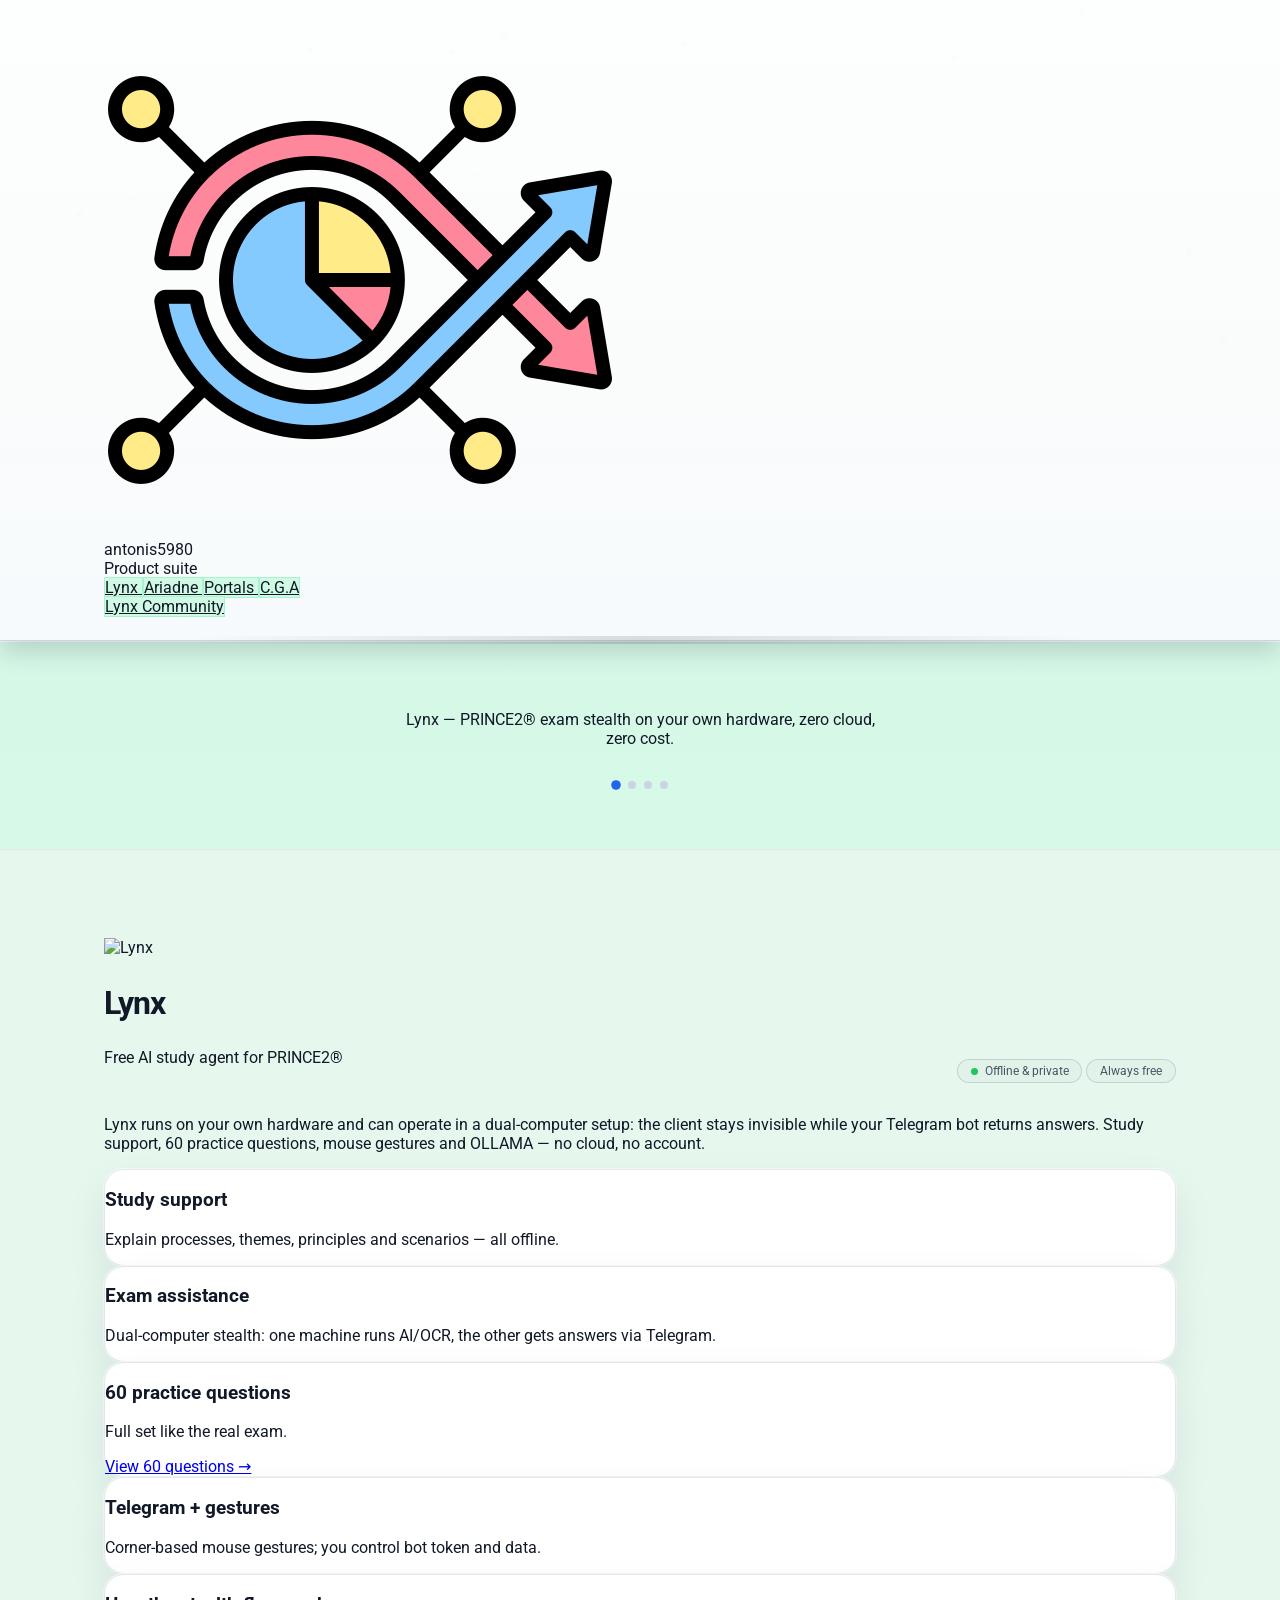
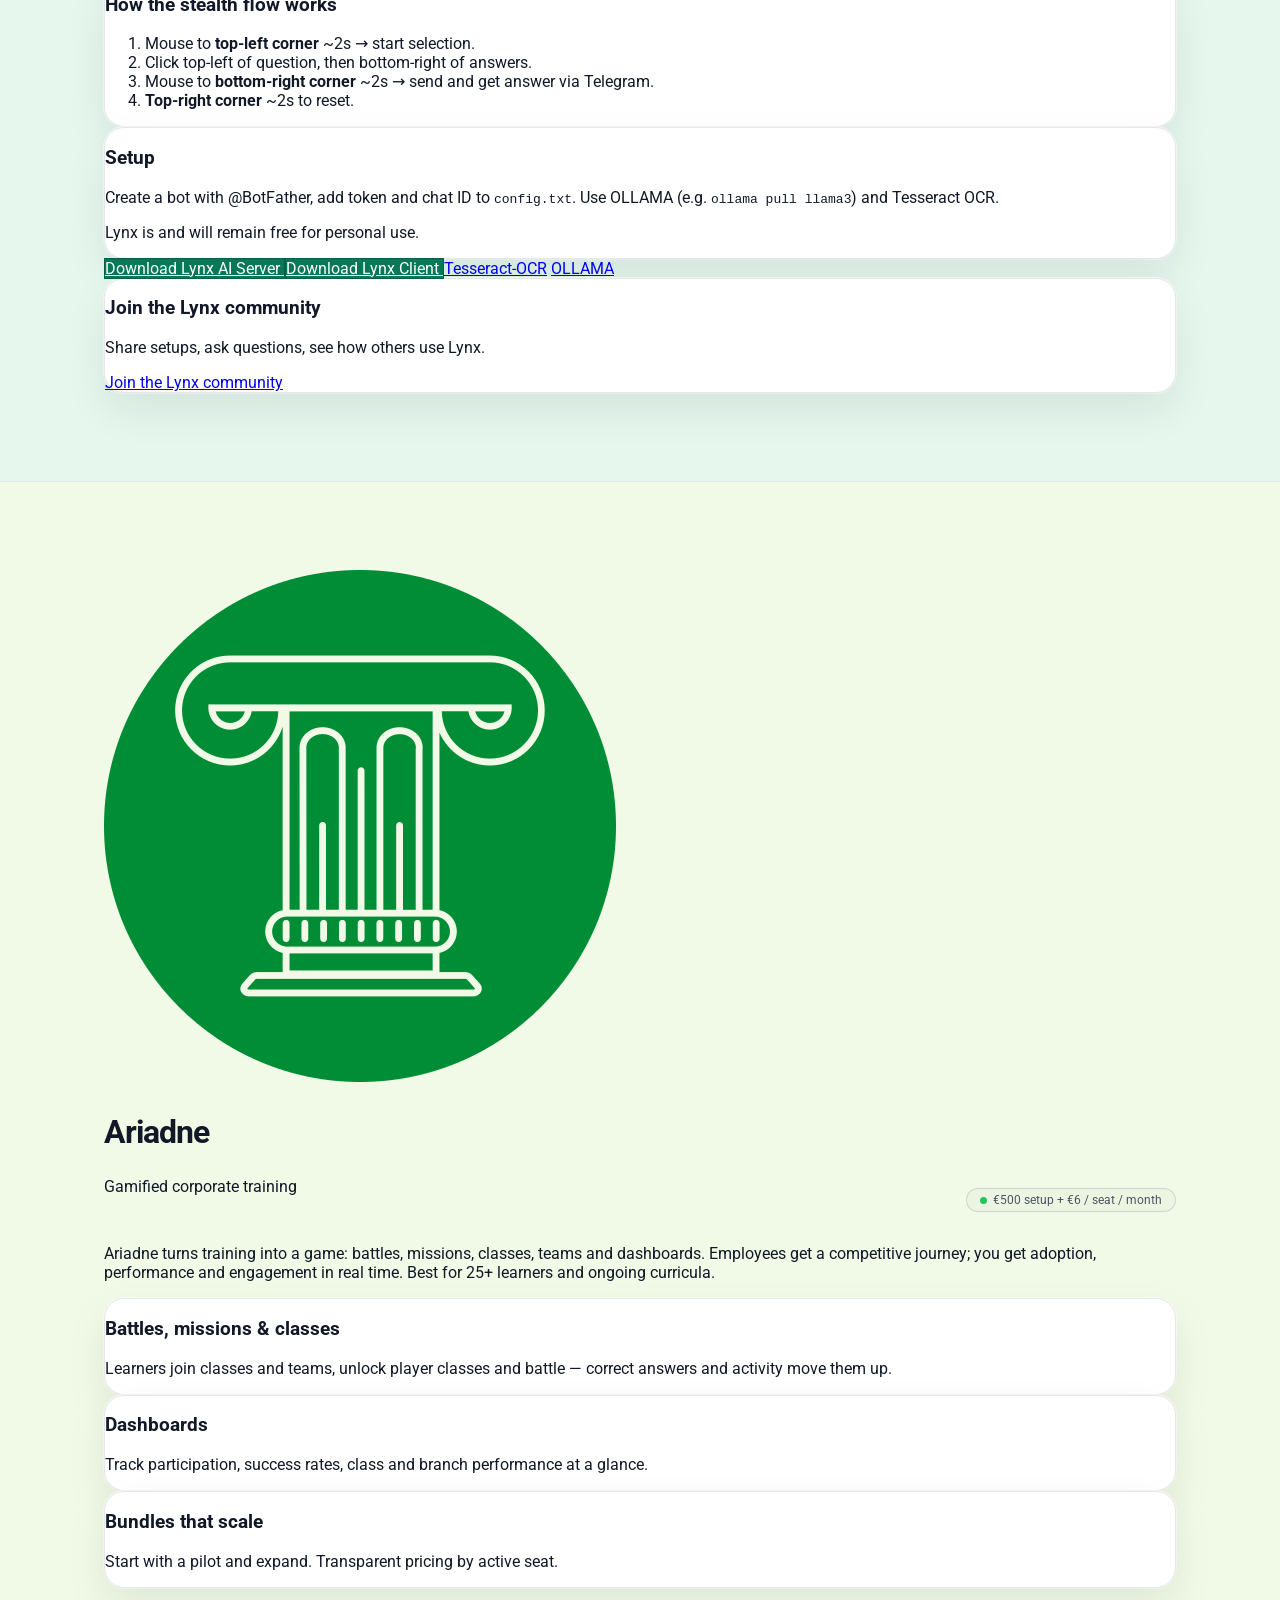
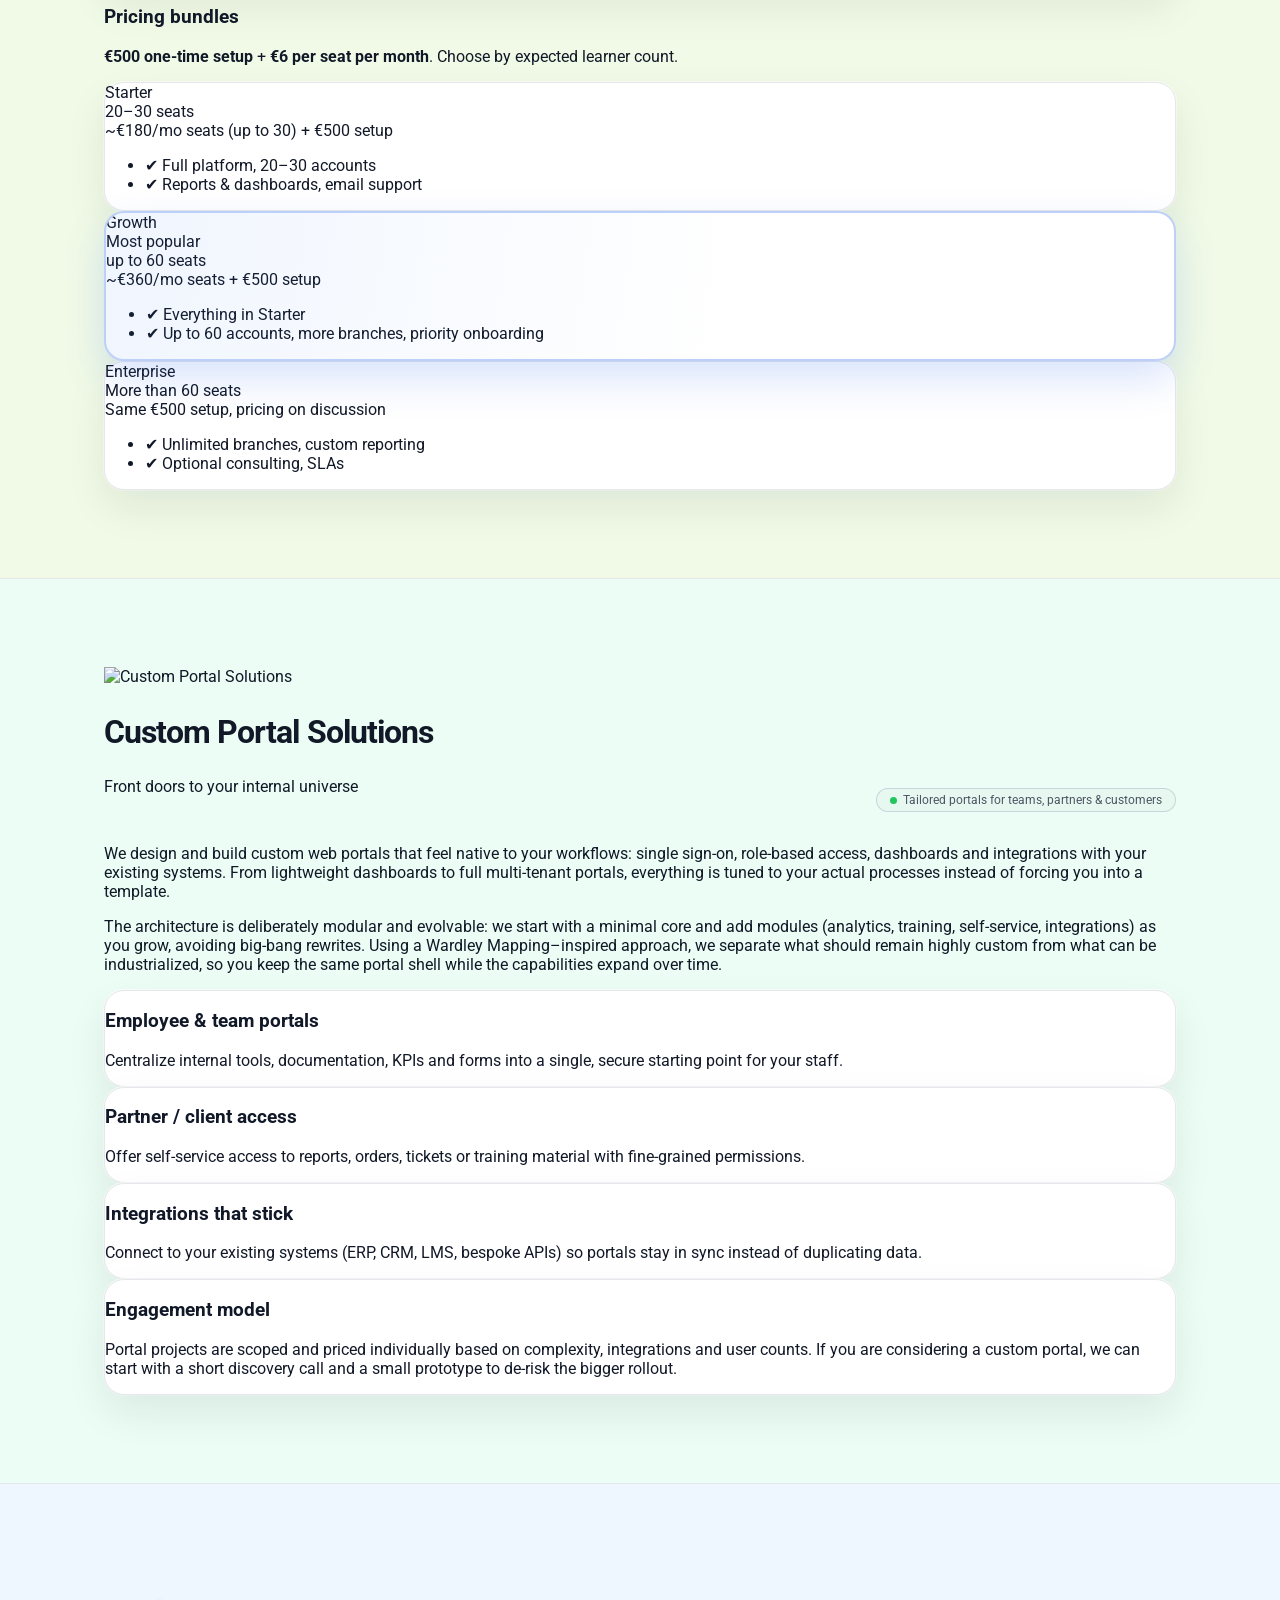
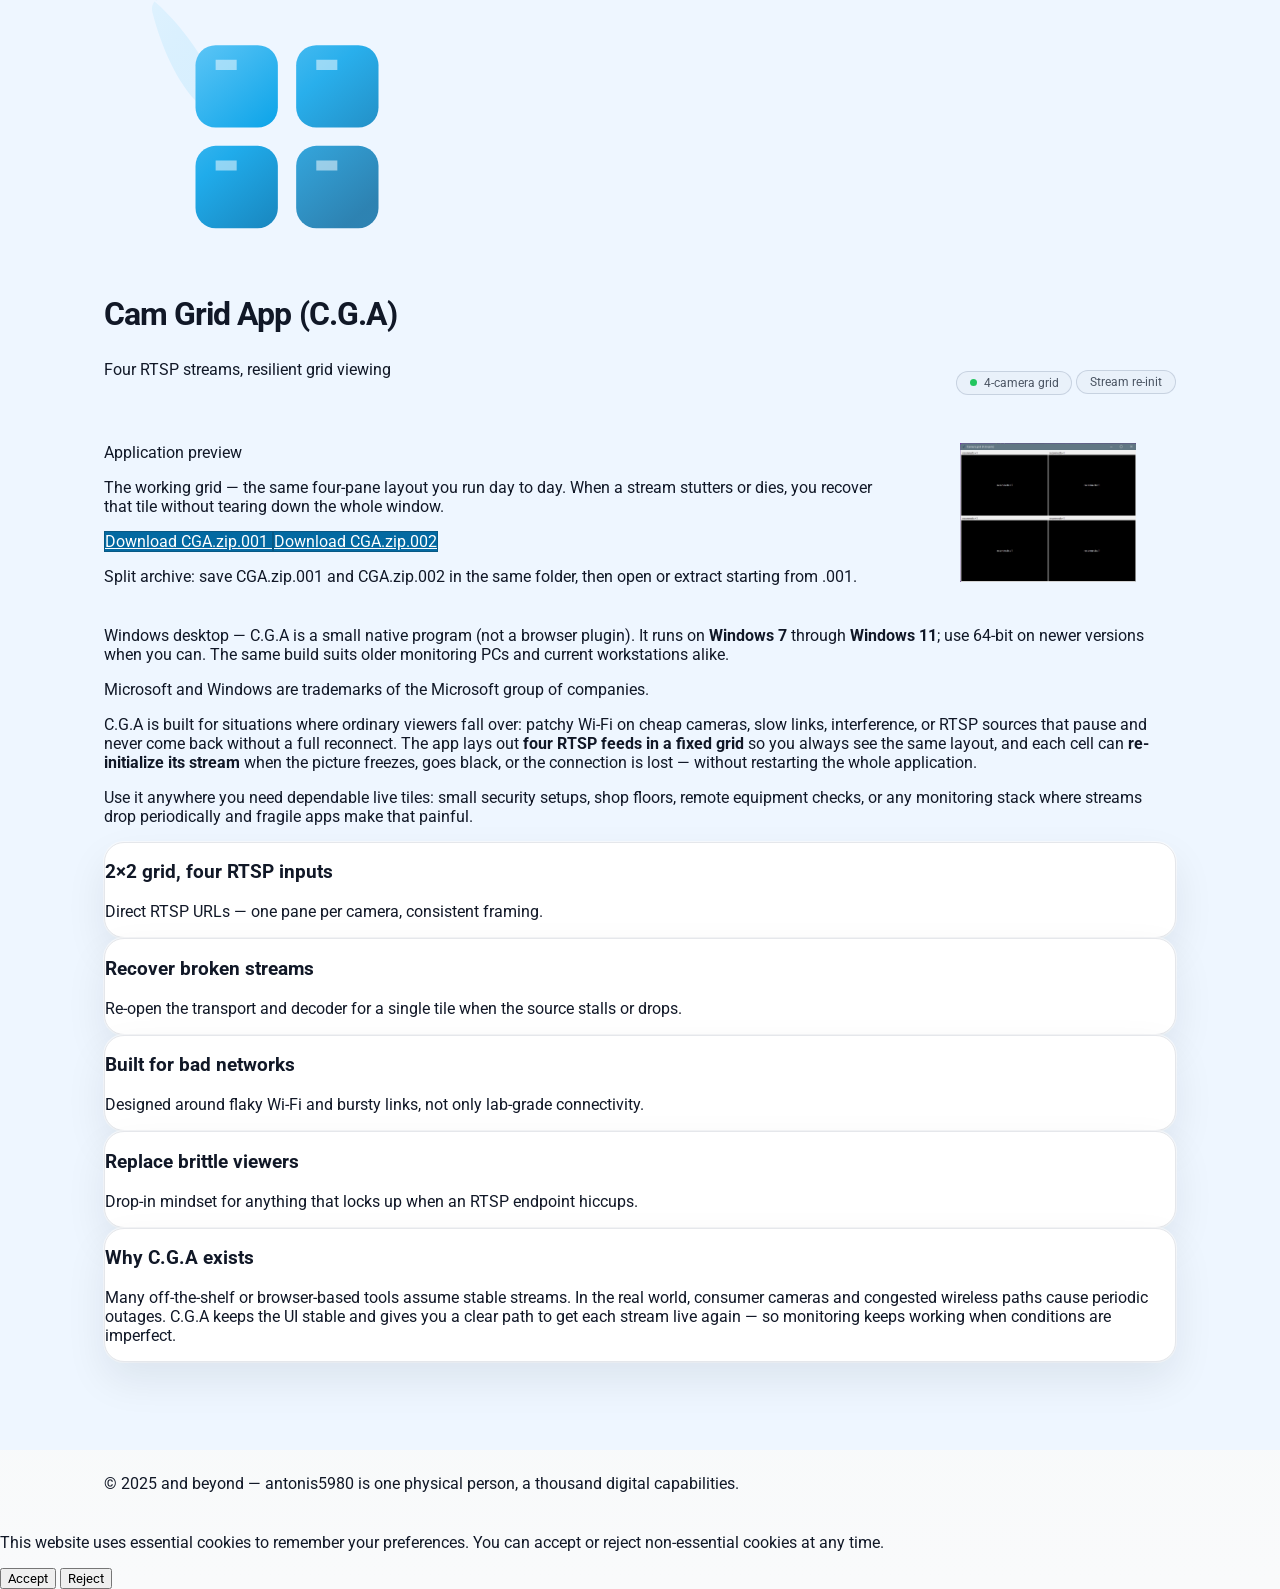
==== index.html @ 717822cb "Google Tag update index.html" ====
<!DOCTYPE html>
<html lang="en">
<head>
  <!-- Google tag (gtag.js) -->
<script async src="https://www.googletagmanager.com/gtag/js?id=G-BVEXC97F7V"></script>
<script>
  window.dataLayer = window.dataLayer || [];
  function gtag(){dataLayer.push(arguments);}
  gtag('js', new Date());

  gtag('config', 'G-BVEXC97F7V');
</script>

  <meta charset="UTF-8" />
  <meta name="viewport" content="width=device-width, initial-scale=1.0" />
  <title>antonis5980 technologies – Lynx, Ariadne, Portals &amp; C.G.A</title>
  <meta name="description" content="Lynx (PRINCE2 offline AI), Ariadne (gamified training), custom portals, and Cam Grid App (C.G.A) — a resilient 4×RTSP monitoring grid with stream recovery." />
  <link rel="preconnect" href="https://fonts.googleapis.com">
  <link rel="preconnect" href="https://fonts.gstatic.com" crossorigin>
  <link href="https://fonts.googleapis.com/css2?family=Cinzel:wght@400;600;700&family=Roboto:wght@400;500;700&display=swap" rel="stylesheet">
  <link href="tailwind.min.css" rel="stylesheet">
  <style>
    :root {
      --primary: #2563eb;
      --primary-soft: #dbeafe;
      --accent: #f97316;
      --bg: #f5f7fb;
      --text-main: #111827;
      --text-muted: #6b7280;
      --card-bg: #ffffff;
      --border-soft: #e5e7eb;
    }
    * {
      box-sizing: border-box;
    }
    body, html {
      margin: 0;
      padding: 0;
      min-height: 100%;
      font-family: "Roboto", system-ui, -apple-system, BlinkMacSystemFont, "Segoe UI", sans-serif;
      background: linear-gradient(to bottom, #d1fae5 0%, #e6f7ee 45%, #f9fafb 100%);
      color: var(--text-main);
    }
    a, button {
      font-family: inherit;
    }
    .container {
      max-width: 1120px;
      margin: 0 auto;
      padding: 1.5rem;
    }
    .card {
      background: var(--card-bg);
      border-radius: 1.25rem;
      border: 1px solid var(--border-soft);
      box-shadow:
        0 18px 40px rgba(15, 23, 42, 0.08),
        0 0 0 1px rgba(255, 255, 255, 0.6);
    }
    .badge {
      display: inline-flex;
      align-items: center;
      gap: 0.4rem;
      padding: 0.15rem 0.7rem;
      border-radius: 999px;
      font-size: 0.75rem;
      font-weight: 500;
      background: rgba(37, 99, 235, 0.08);
      color: #1d4ed8;
    }
    .pill {
      border-radius: 999px;
    }
    .gradient-pill {
      background: linear-gradient(90deg, rgba(37,99,235,0.08), rgba(236,72,153,0.08));
      border-radius: 999px;
      border: 1px solid rgba(148,163,184,0.4);
    }
    .pricing-highlight {
      border: 2px solid rgba(37, 99, 235, 0.3);
      box-shadow: 0 18px 40px rgba(37, 99, 235, 0.18);
      position: relative;
      overflow: hidden;
    }
    .pricing-highlight::before {
      content: "";
      position: absolute;
      inset: -40%;
      background: radial-gradient(circle at 0 0, rgba(59,130,246,0.16), transparent 55%);
      opacity: 0.8;
      pointer-events: none;
    }
    .section-title {
      font-size: 1.75rem;
      font-weight: 700;
      letter-spacing: -0.03em;
    }
    .section-kicker {
      font-size: 0.85rem;
      font-weight: 600;
      text-transform: uppercase;
      letter-spacing: 0.18em;
      color: var(--text-muted);
    }
    .soft-chip {
      background: rgba(15, 23, 42, 0.02);
      border-radius: 999px;
      border: 1px solid rgba(148, 163, 184, 0.4);
      padding: 0.25rem 0.8rem;
      font-size: 0.75rem;
      color: #4b5563;
      display: inline-flex;
      align-items: center;
      gap: 0.4rem;
    }
    .soft-chip-dot {
      width: 7px;
      height: 7px;
      border-radius: 999px;
      background: #22c55e;
    }
    /* Top navigation pills */
    .nav-pill {
      background: #d1fae5; /* light emerald */
      color: #111827;
      border: 1px solid #a7f3d0;
    }
    .nav-pill:hover {
      background: #047857; /* darker emerald */
      color: #ffffff;
      border-color: #065f46;
    }
    /* Lynx download buttons – same dark green as nav pills */
    .lynx-download-btn {
      background: #047857;
      color: #ffffff;
      border: 1px solid #065f46;
    }
    .lynx-download-btn:hover {
      background: #065f46;
      color: #ffffff;
    }
    /* C.G.A download — sky tint to match section */
    .cga-download-btn {
      background: #0369a1;
      color: #ffffff;
      border: 1px solid #075985;
    }
    .cga-download-btn:hover {
      background: #075985;
      color: #ffffff;
    }
    .section-spacing {
      padding-top: 3.5rem;
      padding-bottom: 3.5rem;
    }
    /* Product font families (used only in carousel) */
    .lynx-font {
      font-family: "Roboto", system-ui, -apple-system, BlinkMacSystemFont, "Segoe UI", sans-serif;
    }
    .ariadne-font {
      font-family: "Cinzel", "Times New Roman", serif;
      letter-spacing: 0.04em;
    }
    /* Discrete product sections — add more sections later with same class */
    .product-section {
      padding-top: 4rem;
      padding-bottom: 4rem;
      border-top: 1px solid var(--border-soft);
    }
    .product-section:first-of-type {
      border-top: none;
    }
    /* Product section background themes */
    .lynx-section-bg {
      background: #e6f7ee; /* cool pale green */
    }
    .ariadne-section-bg {
      background: #f1fae6; /* warmer pale green */
    }
    .portal-section-bg {
      background: #ecfdf5; /* soft mint green – third variation */
    }
    .cga-section-bg {
      background: #eef6ff; /* cool pale blue — surveillance / clarity */
    }
    /* Two-column preview: custom grid (Tailwind v2 bundle has no arbitrary grid-template). */
    .cga-preview-row {
      display: grid;
      grid-template-columns: 1fr;
      gap: 2rem;
      align-items: start;
      margin-bottom: 1.5rem;
    }
    @media (min-width: 768px) {
      /* Text ~75%, screenshot ~25% (3:1). */
      .cga-preview-row {
        grid-template-columns: minmax(0, 3fr) minmax(0, 1fr);
        gap: 2rem 2.5rem;
      }
      .cga-figures-col {
        justify-self: stretch;
        min-width: 0;
      }
      .cga-preview-row .cga-shot-wrap {
        width: 100%;
        max-width: 100%;
        margin-left: 0;
        margin-right: 0;
      }
      .cga-preview-row .cga-shot-wrap img {
        width: 100%;
        height: auto;
      }
    }
    @media (min-width: 1280px) {
      .cga-preview-row {
        gap: 2rem 3rem;
      }
    }
    /* Mobile: thumbnail ~30% intrinsic; md+: image fills the 25% grid track. */
    .cga-shot-wrap {
      width: fit-content;
      max-width: 100%;
      margin-left: auto;
      margin-right: auto;
    }
    .cga-shot-wrap img {
      display: block;
      width: 30%;
      height: auto;
    }
    .product-section-head {
      display: flex;
      flex-wrap: wrap;
      align-items: flex-end;
      justify-content: space-between;
      gap: 1rem;
      margin-bottom: 2rem;
    }
    .product-section-title {
      font-size: 1.75rem;
      font-weight: 700;
      letter-spacing: -0.03em;
    }
    @media (min-width: 768px) {
      .section-title {
        font-size: 2rem;
      }
      .product-section-title {
        font-size: 2rem;
      }
    }
    /* Intro carousel */
    .intro-wrap {
      position: relative;
      min-height: 6rem;
    }
    .intro-carousel {
      position: relative;
      min-height: 5rem;
      display: flex;
      flex-direction: column;
      align-items: center;
      justify-content: center;
      z-index: 1;
    }
    .intro-carousel .slides-wrap {
      position: relative;
      width: 100%;
      min-height: 4rem;
      display: flex;
      align-items: center;
      justify-content: center;
    }
    .intro-carousel .slide {
      position: absolute;
      left: 0;
      right: 0;
      display: flex;
      align-items: center;
      justify-content: center;
      opacity: 0;
      visibility: hidden;
      transition: opacity 0.5s ease, visibility 0.5s ease;
    }
    .intro-carousel .slide.active {
      opacity: 1;
      visibility: visible;
    }
    .intro-carousel .slide-inner {
      text-align: center;
      max-width: 32rem;
      margin: 0 auto;
      padding: 0 1rem;
    }
    .intro-carousel .carousel-dots {
      display: flex;
      justify-content: center;
      gap: 0.5rem;
      margin-top: 1.25rem;
    }
    .intro-carousel .carousel-dot {
      width: 8px;
      height: 8px;
      border-radius: 50%;
      background: #cbd5e1;
      border: none;
      cursor: pointer;
      padding: 0;
      transition: background 0.2s, transform 0.2s;
    }
    .intro-carousel .carousel-dot:hover {
      background: #94a3b8;
    }
    .intro-carousel .carousel-dot.active {
      background: #2563eb;
      transform: scale(1.2);
    }
    /* Particles behind header + intro */
    #particles-js {
      position: absolute;
      top: 0;
      left: 0;
      width: 100%;
      height: 360px;
      z-index: 0;
      pointer-events: none;
    }
    /* 3D bar effect for top nav */
    .top-bar {
      background: linear-gradient(to bottom, rgba(255,255,255,0.96), rgba(248,250,252,0.98));
      box-shadow:
        0 10px 25px rgba(15, 23, 42, 0.18),
        0 1px 0 rgba(255, 255, 255, 0.9);
      border-bottom: 1px solid rgba(148, 163, 184, 0.45);
      position: relative;
      z-index: 10;
    }
    .top-bar::after {
      content: "";
      position: absolute;
      left: 0;
      right: 0;
      bottom: -4px;
      height: 8px;
      background: radial-gradient(circle at 50% 0, rgba(15,23,42,0.15), transparent 70%);
      opacity: 0.9;
      pointer-events: none;
    }
  </style>
</head>
<body>
  <!-- Top navigation / brand -->
  <header class="top-bar backdrop-blur">
    <div class="container flex items-center justify-between gap-4 py-3">
      <div class="flex items-center gap-3">
        <img src="hub-logo.png"
             alt="antonis5980"
             class="h-12 w-12 object-contain drop-shadow-md" />
        <div>
          <div class="text-xs font-semibold tracking-[0.2em] text-slate-500">
            antonis5980
          </div>
          <div class="text-sm text-slate-600">
            Product suite
          </div>
        </div>
      </div>
      <nav class="hidden md:flex items-center gap-4 text-base text-slate-700">
        <a href="#lynx" class="nav-pill inline-flex items-center justify-center rounded-full px-4 py-1.5 text-sm font-semibold transition-colors">
          Lynx
        </a>
        <a href="#ariadne" class="nav-pill inline-flex items-center justify-center rounded-full px-4 py-1.5 text-sm font-semibold transition-colors">
          Ariadne
        </a>
        <a href="#portal" class="nav-pill inline-flex items-center justify-center rounded-full px-4 py-1.5 text-sm font-semibold transition-colors">
          Portals
        </a>
        <a href="#cga" class="nav-pill inline-flex items-center justify-center rounded-full px-4 py-1.5 text-sm font-semibold transition-colors">
          C.G.A
        </a>
      </nav>
      <div class="hidden md:flex items-center gap-3">
        <a href="https://www.reddit.com/r/LynxLLM/" target="_blank" rel="noopener"
           class="nav-pill inline-flex items-center justify-center rounded-full px-4 py-1.5 text-sm font-semibold transition-colors">
          Lynx Community
        </a>
      </div>
    </div>
  </header>

  <!-- Particles background for header + intro -->
  <div id="particles-js"></div>

  <!-- Main: discrete product sections -->
  <main class="relative z-10">
    <!-- Short intro: carousel with particles -->
    <section class="container section-spacing">
      <div class="intro-wrap">
        <div class="intro-carousel" id="intro-carousel">
          <div class="slides-wrap">
            <div class="slide active" data-index="0">
              <div class="slide-inner">
                <p class="text-slate-600 text-base md:text-lg lynx-font">
                  <span class="font-semibold">Lynx</span> — PRINCE2&reg; exam stealth on your own hardware, zero cloud, zero cost.
                </p>
              </div>
            </div>
            <div class="slide" data-index="1">
              <div class="slide-inner">
                <p class="text-slate-600 text-base md:text-lg ariadne-font">
                  <span class="text-amber-600 font-semibold">Ariadne</span> — Turn mandatory training into epic battles, missions and live scoreboards.
                </p>
              </div>
            </div>
            <div class="slide" data-index="2">
              <div class="slide-inner">
                <p class="text-slate-600 text-base md:text-lg">
                  <span class="font-semibold text-emerald-700">Custom Portal Solutions</span> — One evolving front door for teams, partners and clients.
                </p>
              </div>
            </div>
            <div class="slide" data-index="3">
              <div class="slide-inner">
                <p class="text-slate-600 text-base md:text-lg">
                  <span class="font-semibold text-sky-800">Cam Grid App (C.G.A)</span> — Four RTSP cameras in a grid, with one-click stream recovery when Wi-Fi or links drop.
                </p>
              </div>
            </div>
          </div>
          <div class="carousel-dots" aria-label="Carousel navigation">
            <button type="button" class="carousel-dot active" aria-label="Go to slide 1" data-index="0"></button>
            <button type="button" class="carousel-dot" aria-label="Go to slide 2" data-index="1"></button>
            <button type="button" class="carousel-dot" aria-label="Go to slide 3" data-index="2"></button>
            <button type="button" class="carousel-dot" aria-label="Go to slide 4" data-index="3"></button>
          </div>
        </div>
      </div>
    </section>

    <!-- Section 1: Lynx -->
    <section id="lynx" class="product-section lynx-section-bg">
      <div class="container">
        <div class="product-section-head">
          <div class="flex items-center gap-3">
            <img src="https://raw.githubusercontent.com/antonis5980/antonis5980.github.io/refs/heads/main/lynx.jpg"
                 alt="Lynx" class="h-12 w-12 rounded-xl object-cover border border-slate-200 shadow-sm" />
            <div>
              <h2 class="product-section-title">Lynx</h2>
              <p class="text-sm text-slate-500">Free AI study agent for PRINCE2&reg;</p>
            </div>
          </div>
          <div class="flex flex-wrap gap-2">
            <span class="soft-chip"><span class="soft-chip-dot"></span> Offline &amp; private</span>
            <span class="soft-chip">Always free</span>
          </div>
        </div>

        <p class="text-slate-600 text-sm md:text-base max-w-2xl mb-6">
          Lynx runs on your own hardware and can operate in a dual-computer setup: the client stays invisible while your Telegram bot returns answers. Study support, 60 practice questions, mouse gestures and OLLAMA — no cloud, no account.
        </p>

        <div class="grid gap-5 md:grid-cols-2 lg:grid-cols-4 mb-6">
          <div class="card p-4">
            <h3 class="text-sm font-semibold mb-1.5">Study support</h3>
            <p class="text-xs text-slate-600">Explain processes, themes, principles and scenarios — all offline.</p>
          </div>
          <div class="card p-4">
            <h3 class="text-sm font-semibold mb-1.5">Exam assistance</h3>
            <p class="text-xs text-slate-600">Dual-computer stealth: one machine runs AI/OCR, the other gets answers via Telegram.</p>
          </div>
          <div class="card p-4">
            <h3 class="text-sm font-semibold mb-1.5">60 practice questions</h3>
            <p class="text-xs text-slate-600 mb-2">Full set like the real exam.</p>
            <a href="60q.html" target="_blank" class="text-xs font-semibold text-blue-600 hover:text-blue-700">View 60 questions →</a>
          </div>
          <div class="card p-4">
            <h3 class="text-sm font-semibold mb-1.5">Telegram + gestures</h3>
            <p class="text-xs text-slate-600">Corner-based mouse gestures; you control bot token and data.</p>
          </div>
        </div>

        <div class="grid gap-5 md:grid-cols-2 mb-6">
          <div class="card p-5">
            <h3 class="text-sm font-semibold mb-2">How the stealth flow works</h3>
            <ol class="list-decimal text-xs text-slate-600 ml-4 space-y-1">
              <li>Mouse to <strong>top-left corner</strong> ~2s → start selection.</li>
              <li>Click top-left of question, then bottom-right of answers.</li>
              <li>Mouse to <strong>bottom-right corner</strong> ~2s → send and get answer via Telegram.</li>
              <li><strong>Top-right corner</strong> ~2s to reset.</li>
            </ol>
          </div>
          <div class="card p-5">
            <h3 class="text-sm font-semibold mb-2">Setup</h3>
            <p class="text-xs text-slate-600 mb-2">Create a bot with @BotFather, add token and chat ID to <code>config.txt</code>. Use OLLAMA (e.g. <code>ollama pull llama3</code>) and Tesseract OCR.</p>
            <p class="text-xs text-emerald-700 font-semibold">Lynx is and will remain free for personal use.</p>
          </div>
        </div>

        <div class="flex flex-col sm:flex-row gap-3 mb-6">
          <a href="LynxServer.zip" target="_blank" rel="noopener"
             class="lynx-download-btn inline-flex items-center justify-center rounded-full px-5 py-2.5 text-sm font-semibold shadow-md transition-colors">
            Download Lynx AI Server
          </a>
          <a href="LynxClient.zip" target="_blank" rel="noopener"
             class="lynx-download-btn inline-flex items-center justify-center rounded-full px-5 py-2.5 text-sm font-semibold shadow-md transition-colors">
            Download Lynx Client
          </a>
          <a href="https://github.com/tesseract-ocr/tesseract/releases/download/5.5.0/tesseract-ocr-w64-setup-5.5.0.20241111.exe" target="_blank" rel="noopener" class="text-sm text-slate-600 hover:text-blue-600">Tesseract-OCR</a>
          <a href="https://ollama.com/download" target="_blank" rel="noopener" class="text-sm text-slate-600 hover:text-blue-600">OLLAMA</a>
        </div>

        <div class="card p-5 flex flex-col sm:flex-row items-start sm:items-center justify-between gap-4">
          <div>
            <h3 class="text-sm font-semibold mb-1">Join the Lynx community</h3>
            <p class="text-xs text-slate-600">Share setups, ask questions, see how others use Lynx.</p>
          </div>
          <a href="https://www.reddit.com/r/LynxLLM/" target="_blank" rel="noopener"
             class="inline-flex items-center justify-center rounded-full border border-slate-300 bg-white px-5 py-2.5 text-sm font-semibold text-slate-800 hover:border-blue-400 hover:bg-blue-50/40 transition-colors">
            Join the Lynx community
          </a>
        </div>
      </div>
    </section>

    <!-- Section 2: Ariadne -->
    <section id="ariadne" class="product-section ariadne-section-bg">
      <div class="container">
        <div class="product-section-head">
          <div class="flex items-center gap-3">
            <img src="ariadne.png"
                 alt="Ariadne" class="h-12 w-12 rounded-xl object-cover border border-slate-200 shadow-sm" />
            <div>
              <h2 class="product-section-title">Ariadne</h2>
              <p class="text-sm text-slate-500">Gamified corporate training</p>
            </div>
          </div>
          <div class="soft-chip">
            <span class="soft-chip-dot"></span>
            &euro;500 setup + &euro;6 / seat / month
          </div>
        </div>

        <p class="text-slate-600 text-sm md:text-base max-w-2xl mb-6">
          Ariadne turns training into a game: battles, missions, classes, teams and dashboards. Employees get a competitive journey; you get adoption, performance and engagement in real time. Best for 25+ learners and ongoing curricula.
        </p>

        <div class="grid gap-5 md:grid-cols-3 mb-8">
          <div class="card p-5">
            <h3 class="text-sm font-semibold mb-1.5">Battles, missions &amp; classes</h3>
            <p class="text-xs text-slate-600">Learners join classes and teams, unlock player classes and battle — correct answers and activity move them up.</p>
          </div>
          <div class="card p-5">
            <h3 class="text-sm font-semibold mb-1.5">Dashboards</h3>
            <p class="text-xs text-slate-600">Track participation, success rates, class and branch performance at a glance.</p>
          </div>
          <div class="card p-5">
            <h3 class="text-sm font-semibold mb-1.5">Bundles that scale</h3>
            <p class="text-xs text-slate-600">Start with a pilot and expand. Transparent pricing by active seat.</p>
          </div>
        </div>

        <section id="pricing">
          <h3 class="text-base font-semibold mb-2">Pricing bundles</h3>
          <p class="text-xs text-slate-600 mb-4">
            <strong>&euro;500 one-time setup</strong> + <strong>&euro;6 per seat per month</strong>. Choose by expected learner count.
          </p>
          <div class="grid gap-5 md:grid-cols-3">
            <div class="card p-5">
              <div class="text-xs font-semibold text-slate-500 uppercase tracking-wider mb-1">Starter</div>
              <div class="text-lg font-bold">20–30 seats</div>
              <div class="text-sm text-slate-600 mt-1">~&euro;180/mo seats (up to 30) + &euro;500 setup</div>
              <ul class="text-xs text-slate-600 space-y-1 mt-3">
                <li>✔ Full platform, 20–30 accounts</li>
                <li>✔ Reports &amp; dashboards, email support</li>
              </ul>
            </div>
            <div class="card p-5 pricing-highlight">
              <div class="text-xs font-semibold text-amber-600 uppercase tracking-wider mb-1">Growth</div>
              <div class="text-xs text-amber-700 font-medium mb-1">Most popular</div>
              <div class="text-lg font-bold">up to 60 seats</div>
              <div class="text-sm text-slate-600 mt-1">~&euro;360/mo seats + &euro;500 setup</div>
              <ul class="text-xs text-slate-600 space-y-1 mt-3">
                <li>✔ Everything in Starter</li>
                <li>✔ Up to 60 accounts, more branches, priority onboarding</li>
              </ul>
            </div>
            <div class="card p-5">
              <div class="text-xs font-semibold text-slate-500 uppercase tracking-wider mb-1">Enterprise</div>
              <div class="text-lg font-bold">More than 60 seats</div>
              <div class="text-sm text-slate-600 mt-1">Same &euro;500 setup, pricing on discussion</div>
              <ul class="text-xs text-slate-600 space-y-1 mt-3">
                <li>✔ Unlimited branches, custom reporting</li>
                <li>✔ Optional consulting, SLAs</li>
              </ul>
            </div>
          </div>
        </section>
      </div>
    </section>

    <!-- Section 3: Custom Portal Solutions -->
    <section id="portal" class="product-section portal-section-bg">
      <div class="container">
        <div class="product-section-head">
          <div class="flex items-center gap-3">
            <img src="portal.png"
                 alt="Custom Portal Solutions" class="h-12 w-12 rounded-xl object-cover border border-slate-200 shadow-sm" />
            <div>
              <h2 class="product-section-title">Custom Portal Solutions</h2>
              <p class="text-sm text-slate-500">Front doors to your internal universe</p>
            </div>
          </div>
          <div class="soft-chip">
            <span class="soft-chip-dot"></span>
            Tailored portals for teams, partners &amp; customers
          </div>
        </div>

        <p class="text-slate-600 text-sm md:text-base max-w-2xl mb-4">
          We design and build custom web portals that feel native to your workflows: single sign-on, role-based access,
          dashboards and integrations with your existing systems. From lightweight dashboards to full multi-tenant portals,
          everything is tuned to your actual processes instead of forcing you into a template.
        </p>
        <p class="text-slate-600 text-sm md:text-base max-w-2xl mb-6">
          The architecture is deliberately modular and evolvable: we start with a minimal core and add modules (analytics,
          training, self-service, integrations) as you grow, avoiding big-bang rewrites. Using a Wardley Mapping–inspired
          approach, we separate what should remain highly custom from what can be industrialized, so you keep the same portal
          shell while the capabilities expand over time.
        </p>

        <div class="grid gap-5 md:grid-cols-3 mb-8">
          <div class="card p-5">
            <h3 class="text-sm font-semibold mb-1.5">Employee &amp; team portals</h3>
            <p class="text-xs text-slate-600">
              Centralize internal tools, documentation, KPIs and forms into a single, secure starting point for your staff.
            </p>
          </div>
          <div class="card p-5">
            <h3 class="text-sm font-semibold mb-1.5">Partner / client access</h3>
            <p class="text-xs text-slate-600">
              Offer self-service access to reports, orders, tickets or training material with fine-grained permissions.
            </p>
          </div>
          <div class="card p-5">
            <h3 class="text-sm font-semibold mb-1.5">Integrations that stick</h3>
            <p class="text-xs text-slate-600">
              Connect to your existing systems (ERP, CRM, LMS, bespoke APIs) so portals stay in sync instead of duplicating data.
            </p>
          </div>
        </div>

        <div class="card p-5">
          <h3 class="text-sm font-semibold mb-2">Engagement model</h3>
          <p class="text-xs text-slate-600">
            Portal projects are scoped and priced individually based on complexity, integrations and user counts.
            If you are considering a custom portal, we can start with a short discovery call and a small prototype
            to de-risk the bigger rollout.
          </p>
        </div>
      </div>
    </section>

    <!-- Section 4: Cam Grid App (C.G.A) -->
    <section id="cga" class="product-section cga-section-bg">
      <div class="container">
        <div class="product-section-head">
          <div class="flex items-center gap-3">
            <div class="flex h-12 w-12 shrink-0 items-center justify-center rounded-2xl border border-sky-200/80 bg-gradient-to-br from-white via-sky-50 to-sky-100/90 shadow-sm ring-1 ring-sky-200/40"
                 aria-hidden="true">
              <svg class="h-8 w-8 drop-shadow-sm"
                   xmlns="http://www.w3.org/2000/svg"
                   viewBox="0 0 32 32">
                <defs>
                  <linearGradient id="cgaMarkGrad" x1="6" y1="4" x2="26" y2="28" gradientUnits="userSpaceOnUse">
                    <stop offset="0%" stop-color="#7dd3fc" />
                    <stop offset="55%" stop-color="#0ea5e9" />
                    <stop offset="100%" stop-color="#0369a1" />
                  </linearGradient>
                  <linearGradient id="cgaMarkFeather" x1="4" y1="2" x2="18" y2="14" gradientUnits="userSpaceOnUse">
                    <stop offset="0%" stop-color="#e0f2fe" stop-opacity="0.95" />
                    <stop offset="100%" stop-color="#bae6fd" stop-opacity="0.35" />
                  </linearGradient>
                </defs>
                <!-- Light quill accent (suggests a small / nimble app) -->
                <path fill="url(#cgaMarkFeather)" d="M5.5 3.2c2.8 2.4 5.2 5.8 6.8 9.2.35.75.1 1.45-.45 1.85-.55.4-1.35.35-2-.35-1.55-1.7-3.35-4.85-4.55-9.45-.2-.75.15-1.35.75-1.55.2-.05.35-.1.5-.1Z" />
                <!-- 2×2 camera panes -->
                <rect x="10" y="8" width="9" height="9" rx="2.2" fill="url(#cgaMarkGrad)" opacity="0.98" />
                <rect x="21" y="8" width="9" height="9" rx="2.2" fill="url(#cgaMarkGrad)" opacity="0.88" />
                <rect x="10" y="19" width="9" height="9" rx="2.2" fill="url(#cgaMarkGrad)" opacity="0.92" />
                <rect x="21" y="19" width="9" height="9" rx="2.2" fill="url(#cgaMarkGrad)" opacity="0.82" />
                <path fill="#f0f9ff" fill-opacity="0.55" d="M12.2 9.6h2.3v1.1h-2.3V9.6Zm0 11h2.3v1.1h-2.3v-1.1Zm11-11h2.3v1.1h-2.3V9.6Zm0 11h2.3v1.1h-2.3v-1.1Z" />
              </svg>
            </div>
            <div>
              <h2 class="product-section-title">Cam Grid App <span class="text-sky-800 font-semibold">(C.G.A)</span></h2>
              <p class="text-sm text-slate-500">Four RTSP streams, resilient grid viewing</p>
            </div>
          </div>
          <div class="flex flex-wrap gap-2">
            <span class="soft-chip"><span class="soft-chip-dot"></span> 4-camera grid</span>
            <span class="soft-chip">Stream re-init</span>
          </div>
        </div>

        <div class="cga-preview-row">
          <div class="cga-copy-col min-w-0">
            <p class="text-[0.7rem] font-semibold uppercase tracking-[0.2em] text-sky-900/65 mb-2">
              Application preview
            </p>
            <p class="text-sm md:text-base text-slate-600 leading-relaxed mb-5 max-w-none">
              <span class="font-semibold text-slate-800">The working grid</span> — the same four-pane layout you run day to day. When a stream stutters or dies, you recover that tile without tearing down the whole window.
            </p>
            <div class="flex flex-col sm:flex-row flex-wrap gap-2 sm:gap-3">
              <a href="CGA.zip.001"
                 download="CGA.zip.001"
                 class="cga-download-btn inline-flex items-center justify-center rounded-full px-6 py-3 text-sm font-semibold shadow-md transition-colors text-center">
                Download CGA.zip.001
              </a>
              <a href="CGA.zip.002"
                 download="CGA.zip.002"
                 class="cga-download-btn inline-flex items-center justify-center rounded-full px-6 py-3 text-sm font-semibold shadow-md transition-colors text-center">
                Download CGA.zip.002
              </a>
            </div>
            <p class="text-[0.7rem] text-slate-500 mt-2 max-w-none leading-snug">
              Split archive: save CGA.zip.001 and CGA.zip.002 in the same folder, then open or extract starting from .001.
            </p>
          </div>
          <div class="cga-figures-col min-w-0 self-start w-full">
            <figure class="m-0 w-full max-w-full">
              <div class="cga-shot-wrap">
                <img src="CGA.jpg"
                     alt="Screenshot of Cam Grid App showing four RTSP camera feeds in a 2×2 grid on Windows"
                     loading="lazy"
                     decoding="async" />
              </div>
            </figure>
          </div>
        </div>

        <div class="mb-8 max-w-none border-t border-sky-900/10 pt-6">
          <p class="text-xs md:text-sm text-slate-600 leading-relaxed">
            <span class="font-semibold text-slate-800">Windows desktop</span> — C.G.A is a small native program (not a browser plugin).
            It runs on <strong>Windows 7</strong> through <strong>Windows 11</strong>; use 64-bit on newer versions when you can.
            The same build suits older monitoring PCs and current workstations alike.
          </p>
          <p class="text-[0.65rem] text-slate-400 mt-3 leading-snug">
            Microsoft and Windows are trademarks of the Microsoft group of companies.
          </p>
        </div>

        <p class="text-slate-600 text-sm md:text-base max-w-none mb-4">
          C.G.A is built for situations where ordinary viewers fall over: patchy Wi-Fi on cheap cameras, slow links, interference, or RTSP sources that pause and never come back without a full reconnect. The app lays out <strong>four RTSP feeds in a fixed grid</strong> so you always see the same layout, and each cell can <strong>re-initialize its stream</strong> when the picture freezes, goes black, or the connection is lost — without restarting the whole application.
        </p>
        <p class="text-slate-600 text-sm md:text-base max-w-none mb-6">
          Use it anywhere you need dependable live tiles: small security setups, shop floors, remote equipment checks, or any monitoring stack where streams drop periodically and fragile apps make that painful.
        </p>

        <div class="grid gap-5 md:grid-cols-2 lg:grid-cols-4 mb-6">
          <div class="card p-4">
            <h3 class="text-sm font-semibold mb-1.5">2×2 grid, four RTSP inputs</h3>
            <p class="text-xs text-slate-600">Direct RTSP URLs — one pane per camera, consistent framing.</p>
          </div>
          <div class="card p-4">
            <h3 class="text-sm font-semibold mb-1.5">Recover broken streams</h3>
            <p class="text-xs text-slate-600">Re-open the transport and decoder for a single tile when the source stalls or drops.</p>
          </div>
          <div class="card p-4">
            <h3 class="text-sm font-semibold mb-1.5">Built for bad networks</h3>
            <p class="text-xs text-slate-600">Designed around flaky Wi-Fi and bursty links, not only lab-grade connectivity.</p>
          </div>
          <div class="card p-4">
            <h3 class="text-sm font-semibold mb-1.5">Replace brittle viewers</h3>
            <p class="text-xs text-slate-600">Drop-in mindset for anything that locks up when an RTSP endpoint hiccups.</p>
          </div>
        </div>

        <div class="card p-5">
          <h3 class="text-sm font-semibold mb-2">Why C.G.A exists</h3>
          <p class="text-xs text-slate-600">
            Many off-the-shelf or browser-based tools assume stable streams. In the real world, consumer cameras and congested wireless paths cause periodic outages. C.G.A keeps the UI stable and gives you a clear path to get each stream live again — so monitoring keeps working when conditions are imperfect.
          </p>
        </div>
      </div>
    </section>
  </main>

  <!-- Footer -->
  <footer class="bg-white border-t border-slate-200/70">
    <div class="container py-4 flex items-center justify-center text-xs text-slate-500 text-center">
      <div>
        &copy; 2025 and beyond &mdash; antonis5980 is one physical person, a thousand digital capabilities.
      </div>
    </div>
  </footer>

  <!-- Cookie Banner (light theme) -->
  <div id="cookie-banner" class="fixed bottom-0 left-0 w-full bg-white/95 border-t border-slate-200 shadow-[0_-8px_30px_rgba(15,23,42,0.12)] text-slate-700 p-4 flex flex-col md:flex-row items-center justify-between gap-4 z-50">
    <p class="text-xs md:text-sm max-w-xl">
      This website uses essential cookies to remember your preferences. You can accept or reject non‑essential cookies at any time.
    </p>
    <div class="flex gap-2">
      <button id="accept-cookies" class="bg-blue-600 hover:bg-blue-700 px-4 py-2 rounded-full text-xs md:text-sm font-semibold text-white shadow-sm shadow-blue-500/30 transition-colors">
        Accept
      </button>
      <button id="reject-cookies" class="border border-slate-300 bg-white hover:border-slate-400 px-4 py-2 rounded-full text-xs md:text-sm font-semibold text-slate-800 transition-colors">
        Reject
      </button>
    </div>
  </div>

  <script src="particles.js"></script>
  <script src="particles-app.js"></script>

  <script>
    // Simple cookie banner logic
    (function () {
      var banner = document.getElementById('cookie-banner');
      if (!banner) return;

      if (localStorage.getItem('cookiesAccepted') !== null) {
        banner.style.display = 'none';
        return;
      }

      var accept = document.getElementById('accept-cookies');
      var reject = document.getElementById('reject-cookies');

      if (accept) {
        accept.addEventListener('click', function () {
          localStorage.setItem('cookiesAccepted', 'true');
          banner.style.display = 'none';
        });
      }
      if (reject) {
        reject.addEventListener('click', function () {
          localStorage.setItem('cookiesAccepted', 'false');
          banner.style.display = 'none';
        });
      }
    })();

    // Intro carousel: auto-rotate and dot navigation
    (function () {
      var carousel = document.getElementById('intro-carousel');
      if (!carousel) return;
      var slides = carousel.querySelectorAll('.slide');
      var dots = carousel.querySelectorAll('.carousel-dot');
      var current = 0;
      var total = slides.length;
      var interval;

      function goTo(index) {
        current = (index + total) % total;
        slides.forEach(function (s, i) {
          s.classList.toggle('active', i === current);
        });
        dots.forEach(function (d, i) {
          d.classList.toggle('active', i === current);
          d.setAttribute('aria-label', 'Go to slide ' + (i + 1));
        });
      }

      function next() {
        goTo(current + 1);
      }

      function startInterval() {
        interval = setInterval(next, 4000);
      }

      function stopInterval() {
        if (interval) clearInterval(interval);
      }

      dots.forEach(function (dot, i) {
        dot.addEventListener('click', function () {
          stopInterval();
          goTo(i);
          startInterval();
        });
      });

      carousel.addEventListener('mouseenter', stopInterval);
      carousel.addEventListener('mouseleave', startInterval);

      startInterval();
    })();
  </script>
</body>
</html>
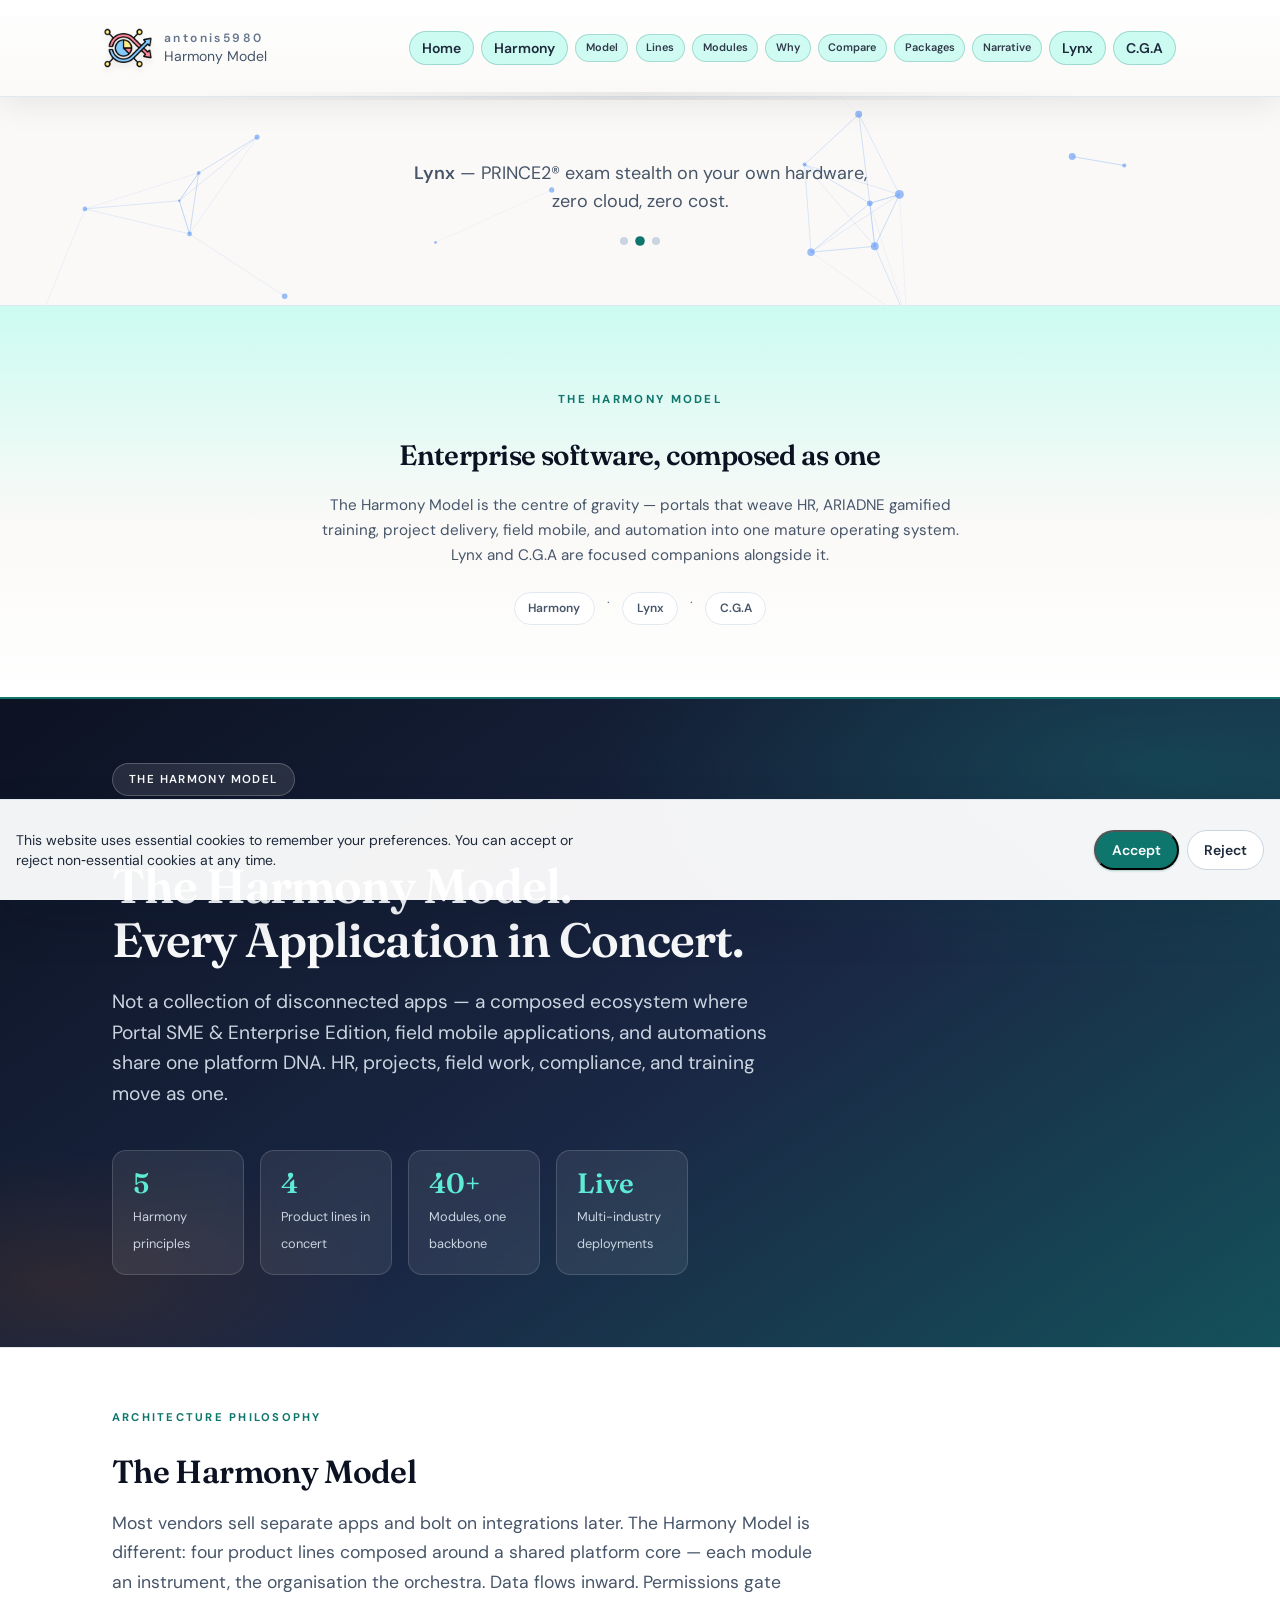
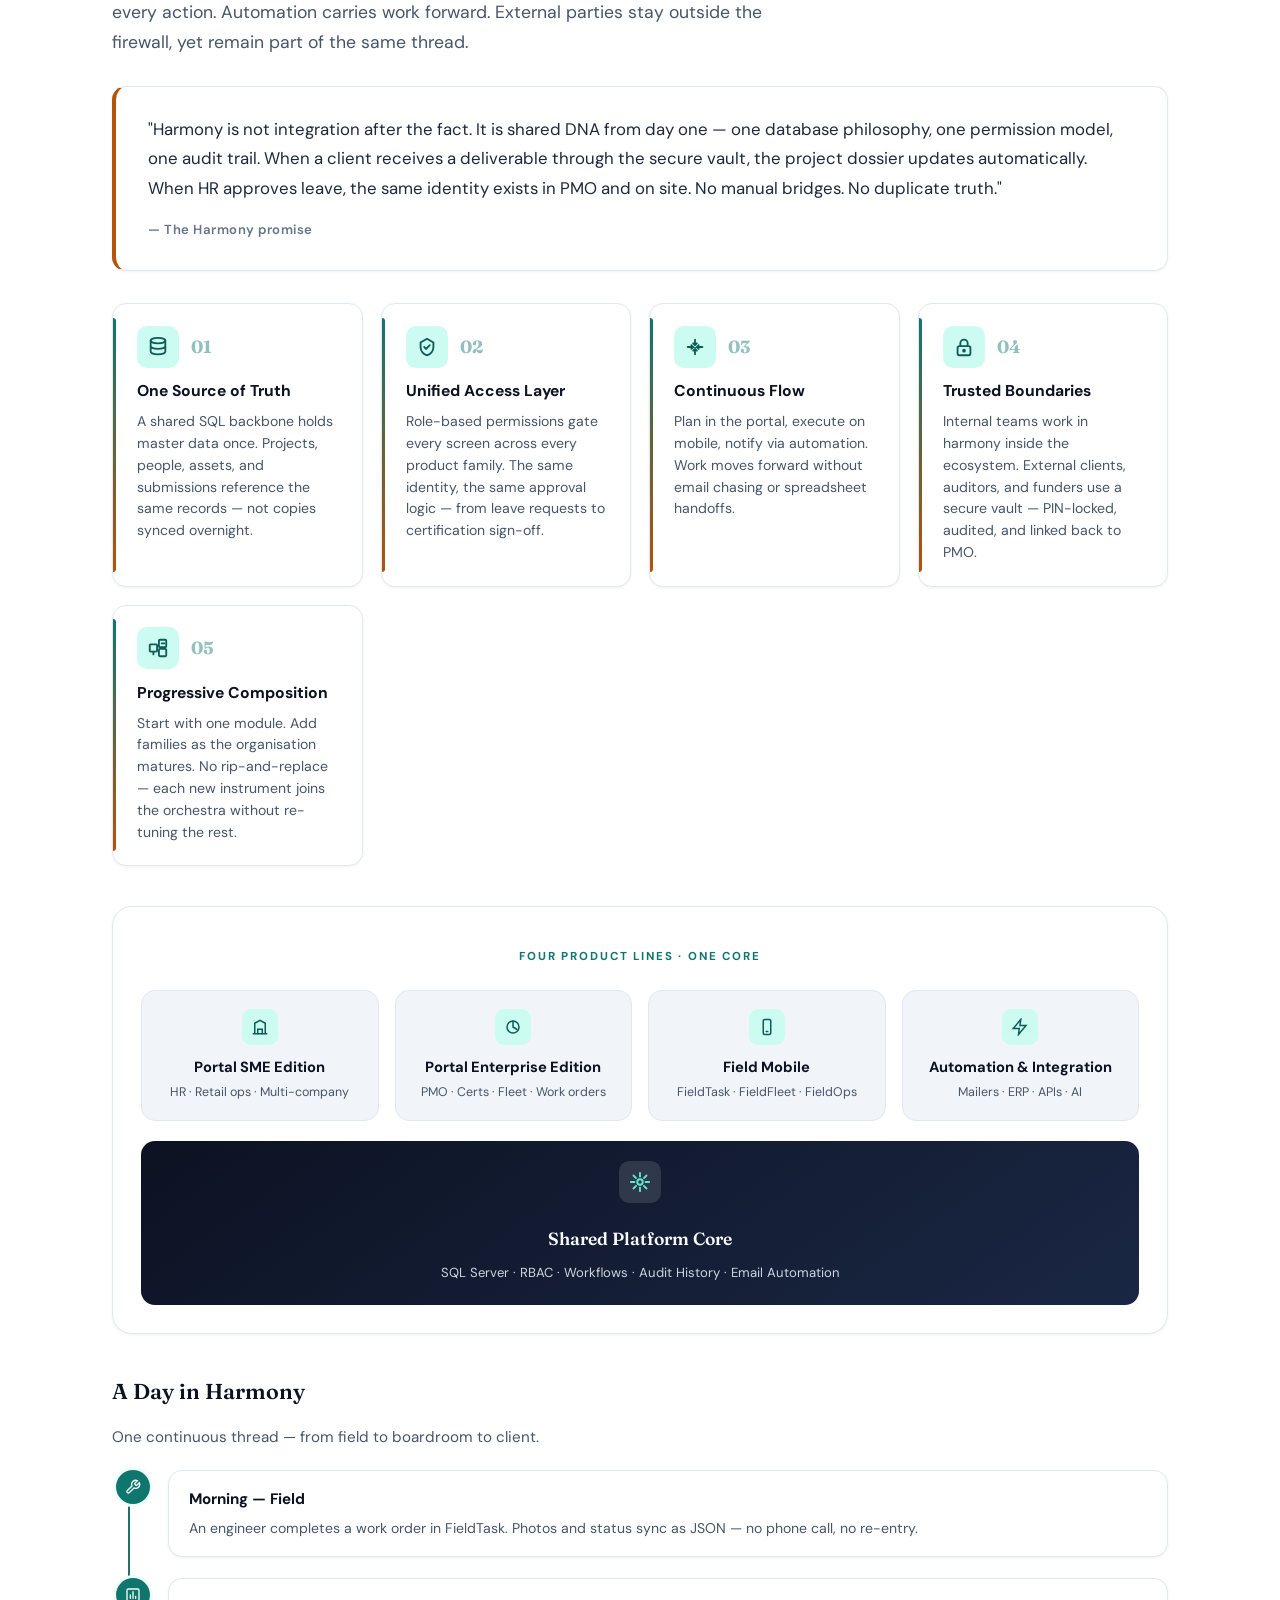
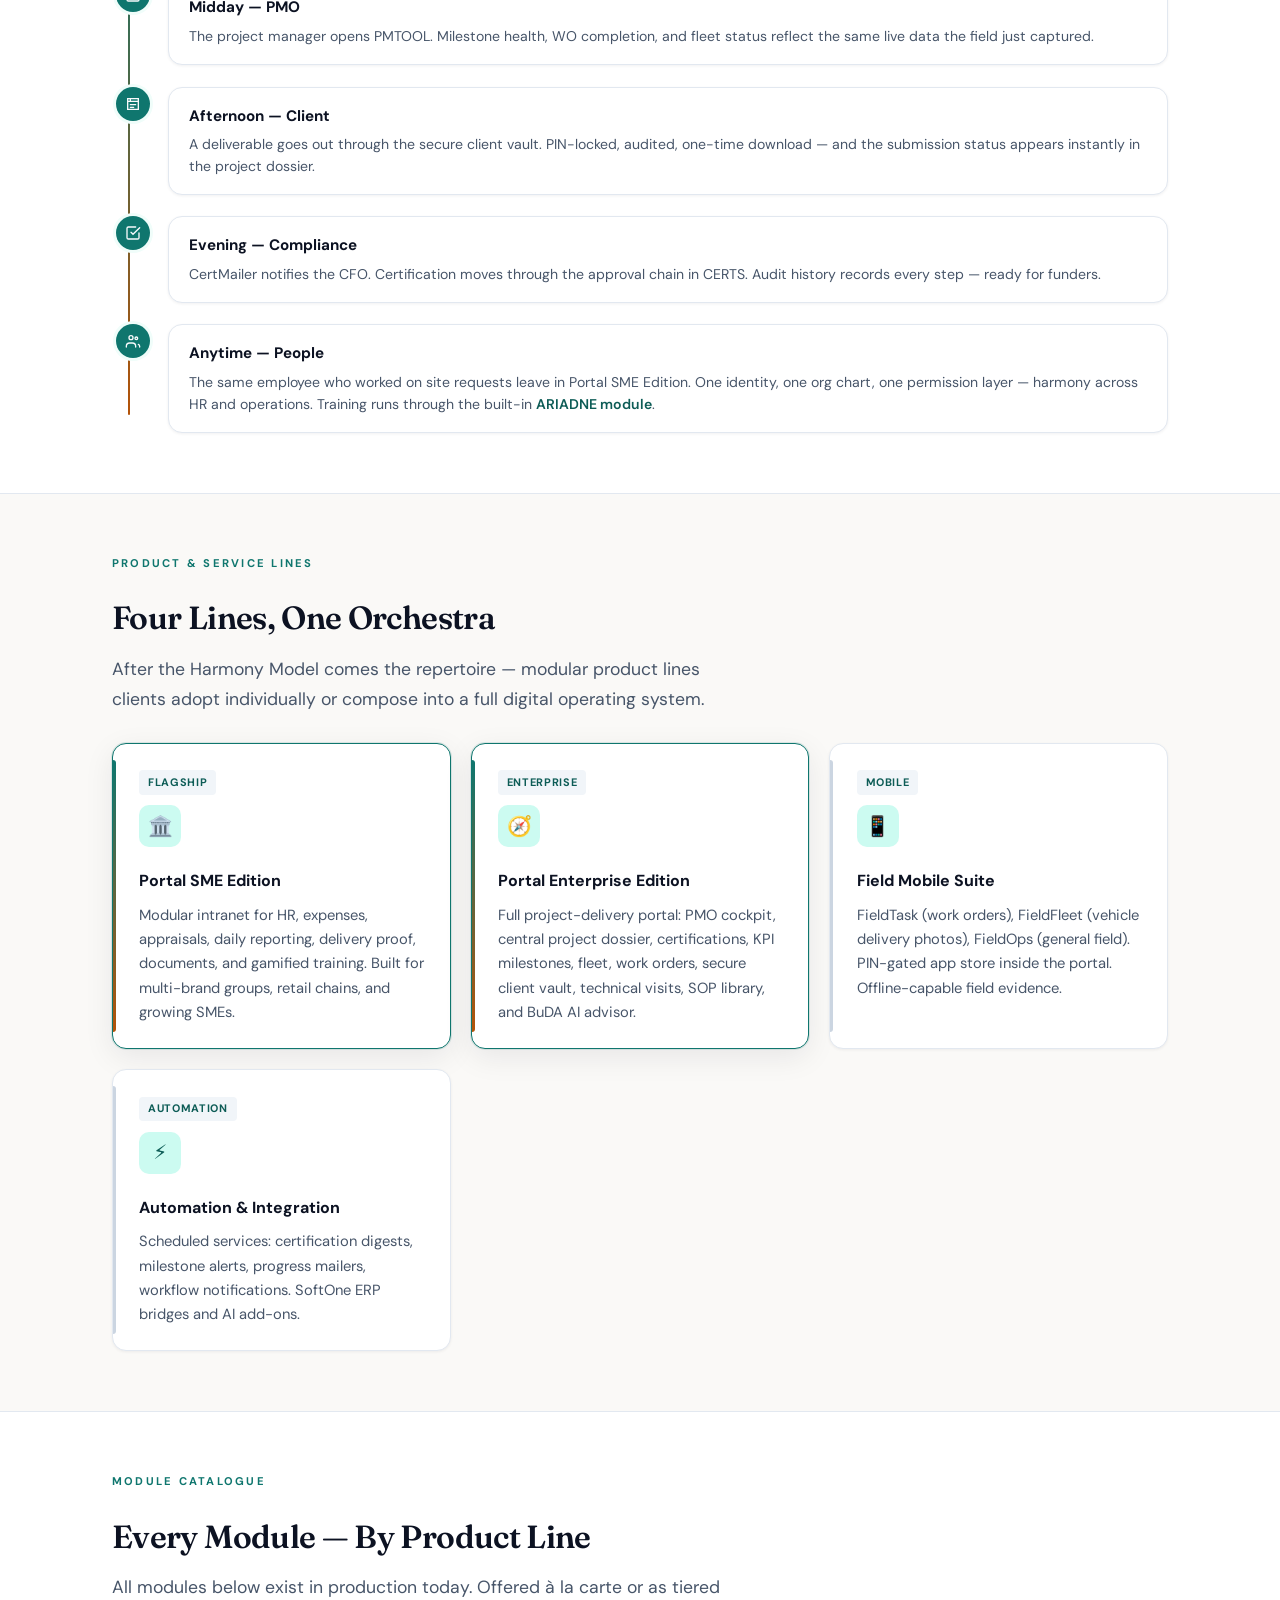
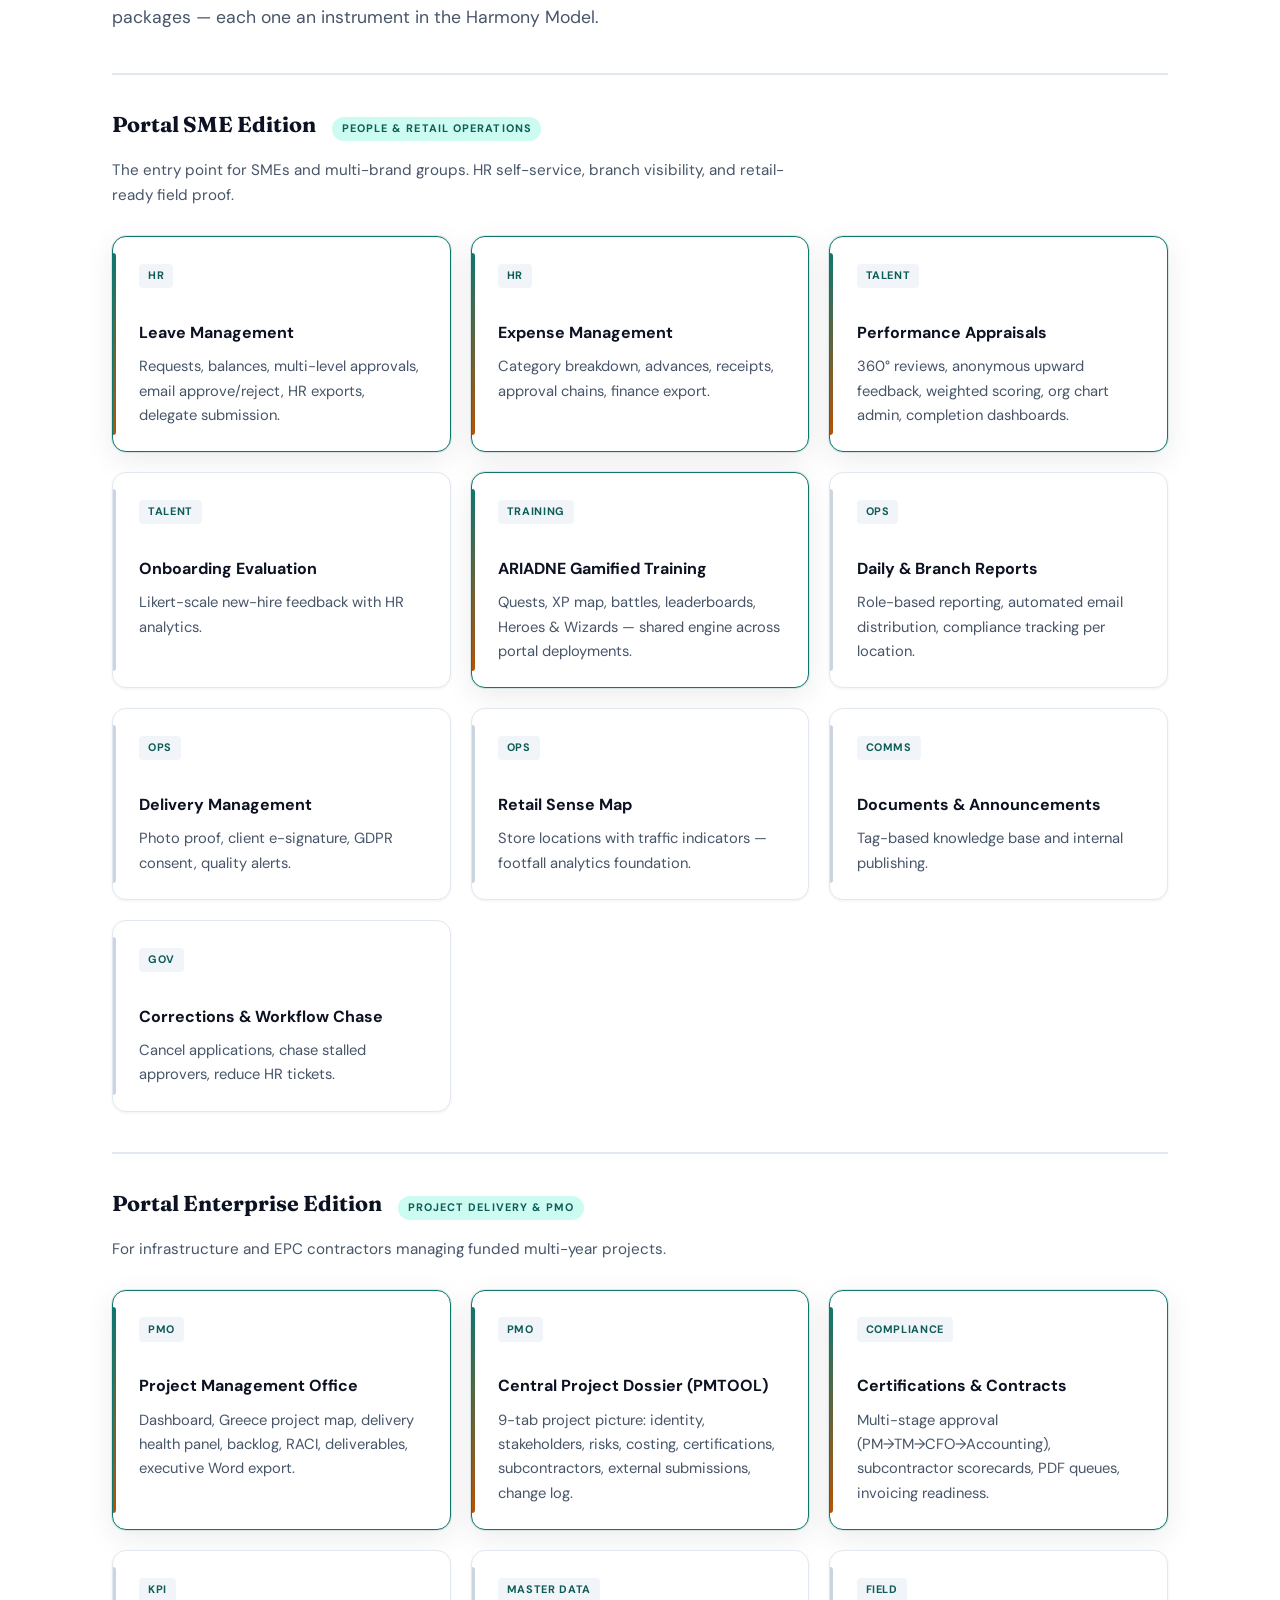
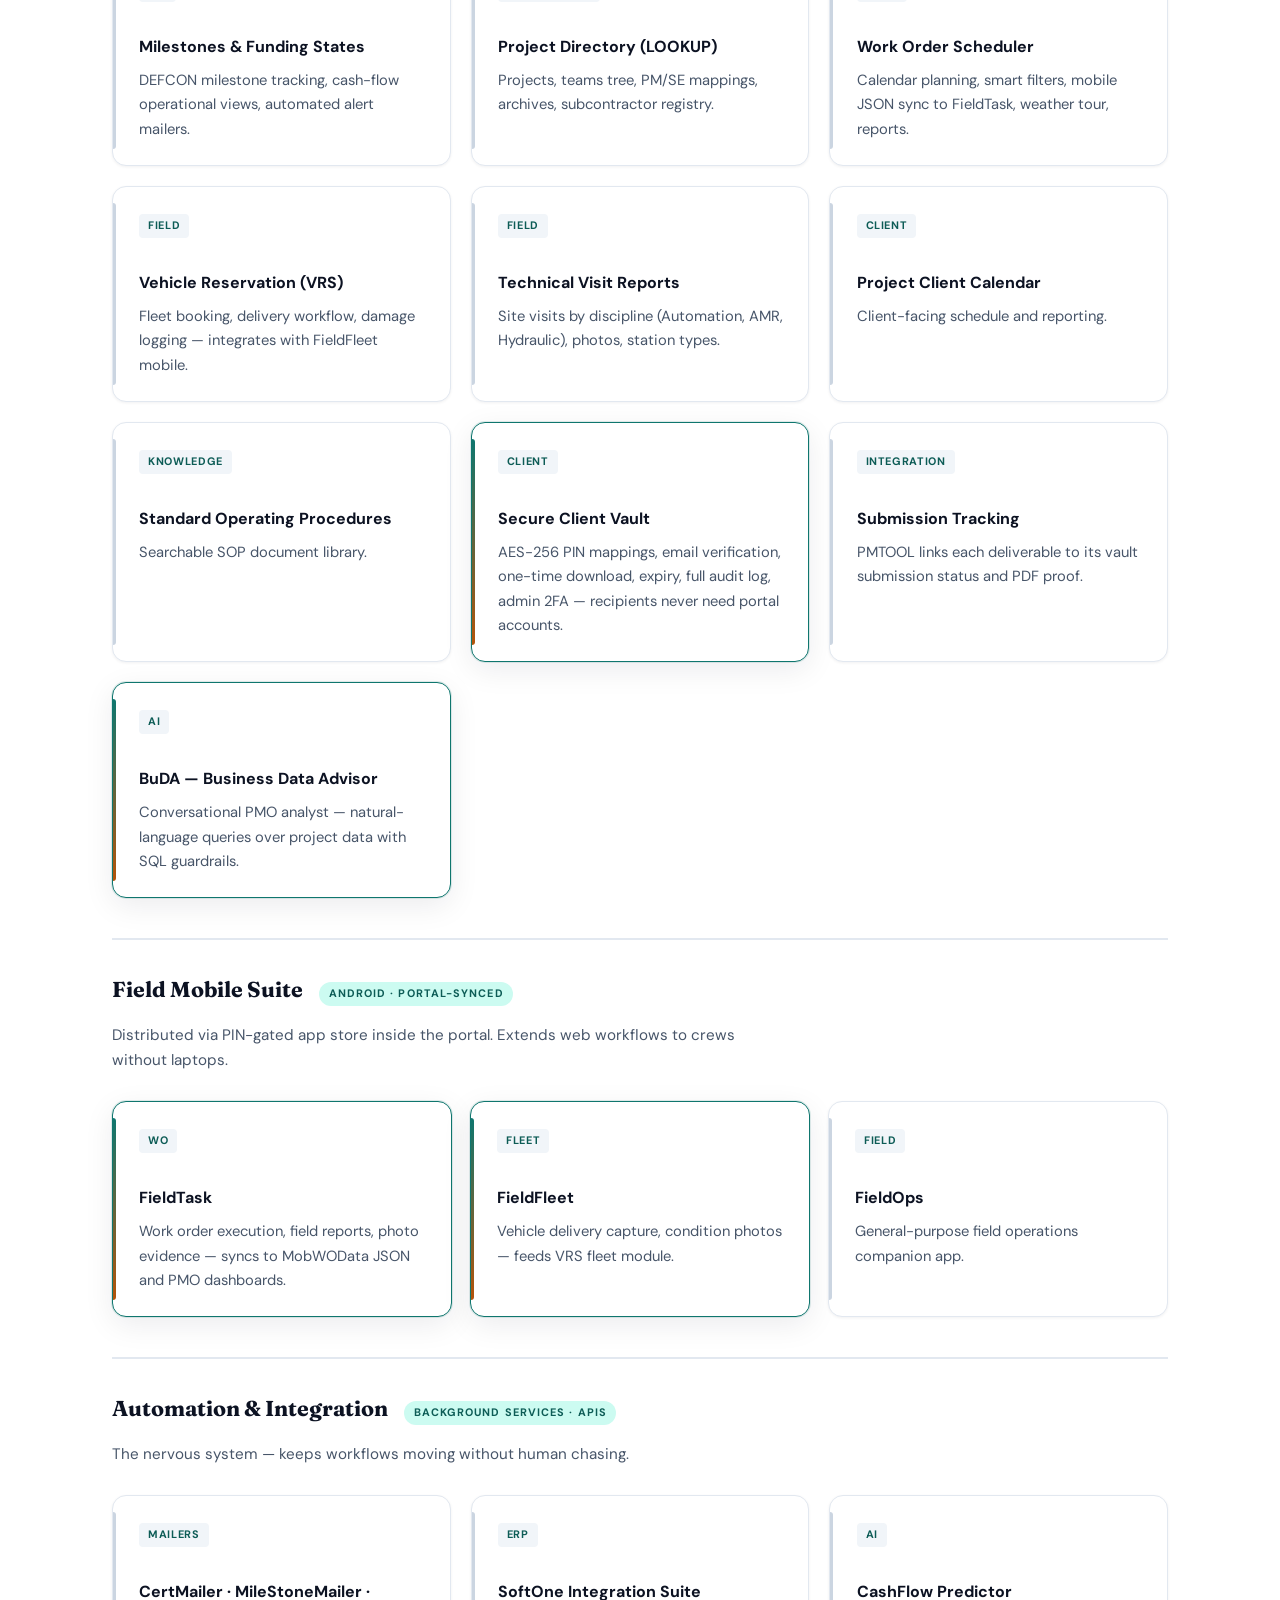
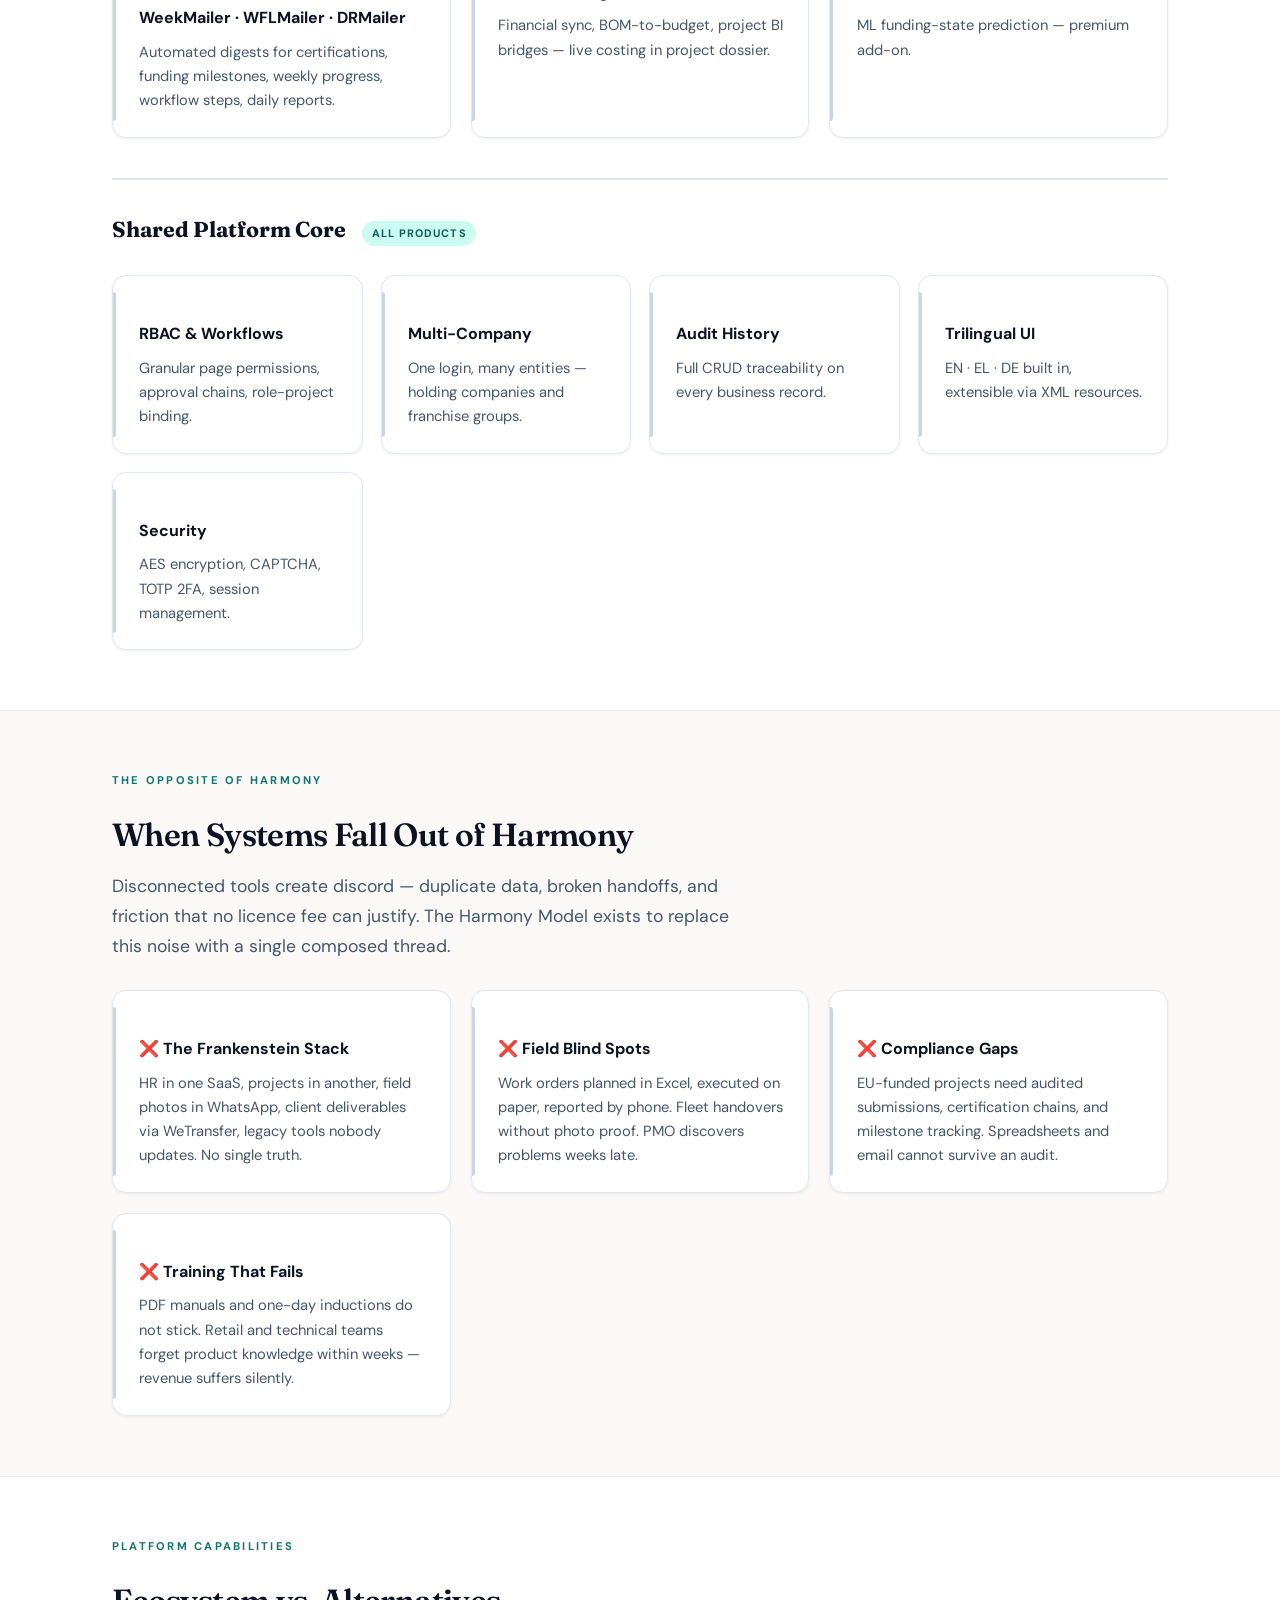
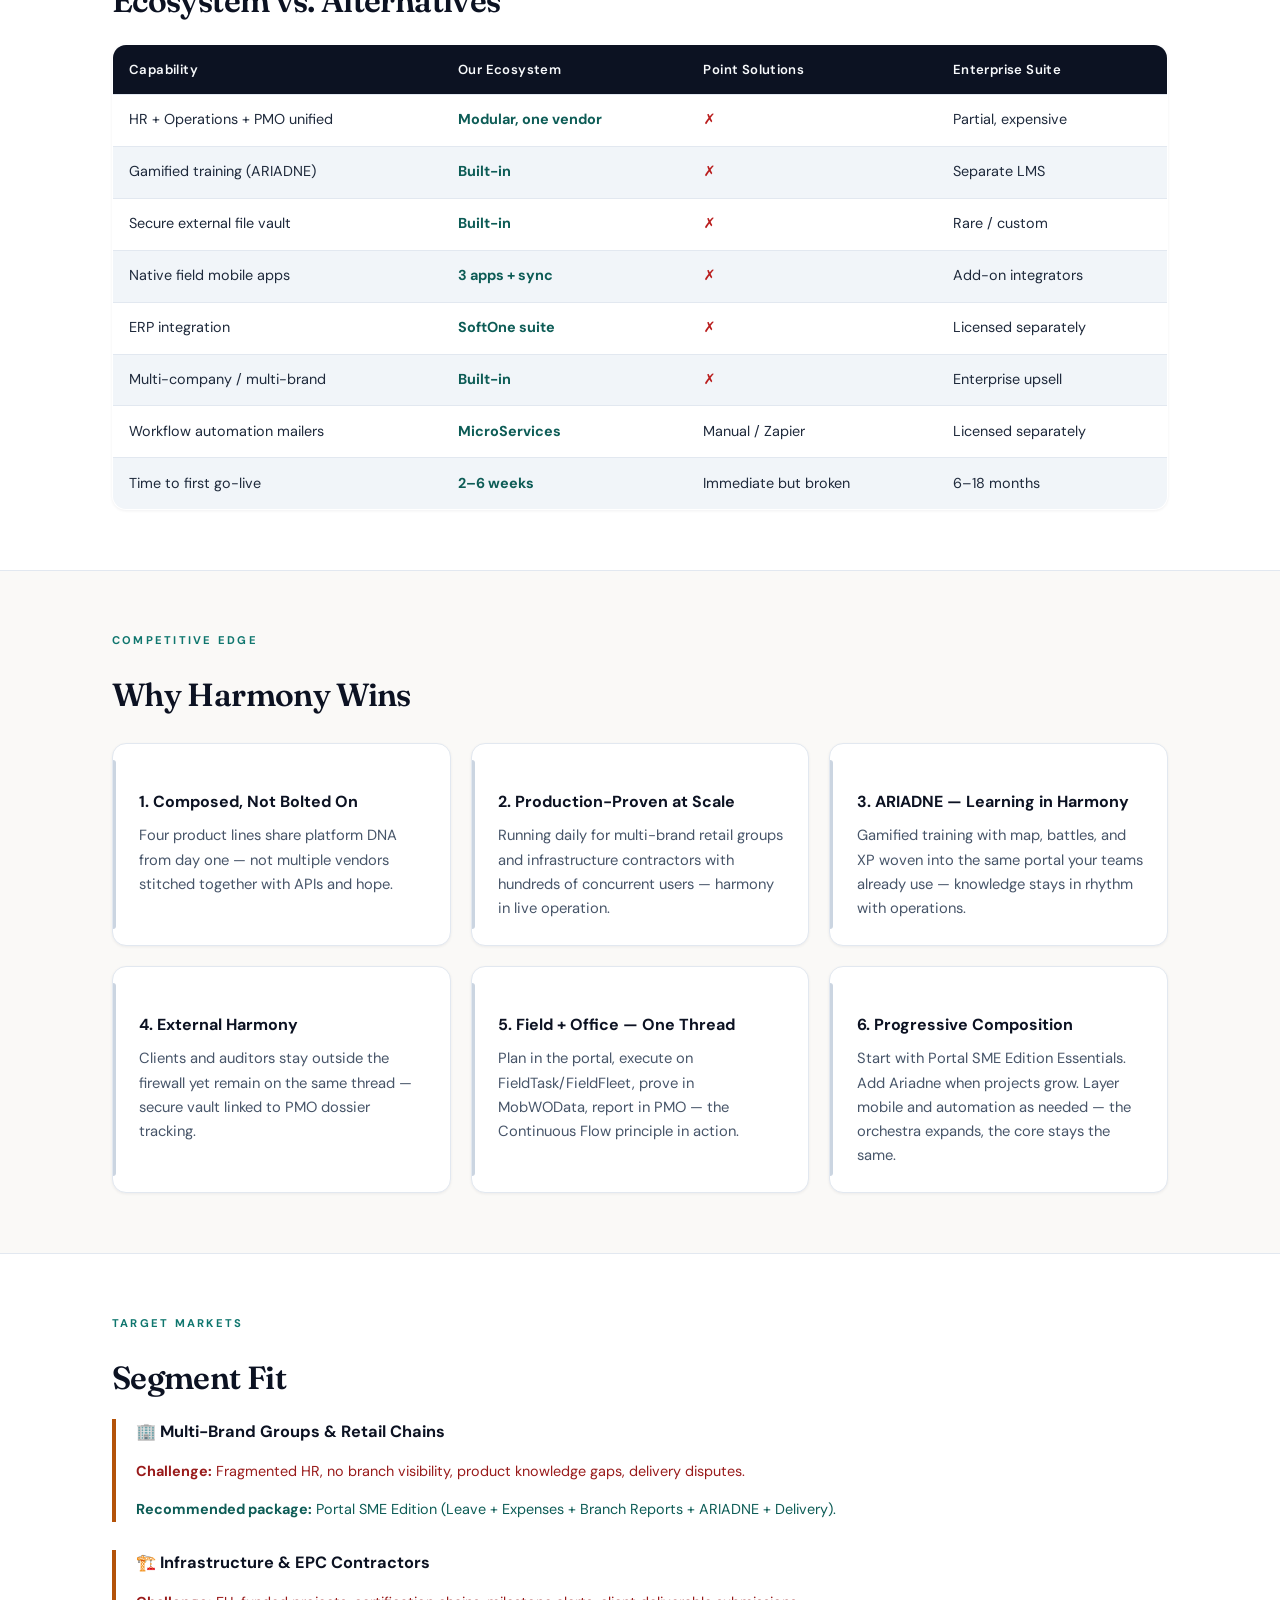
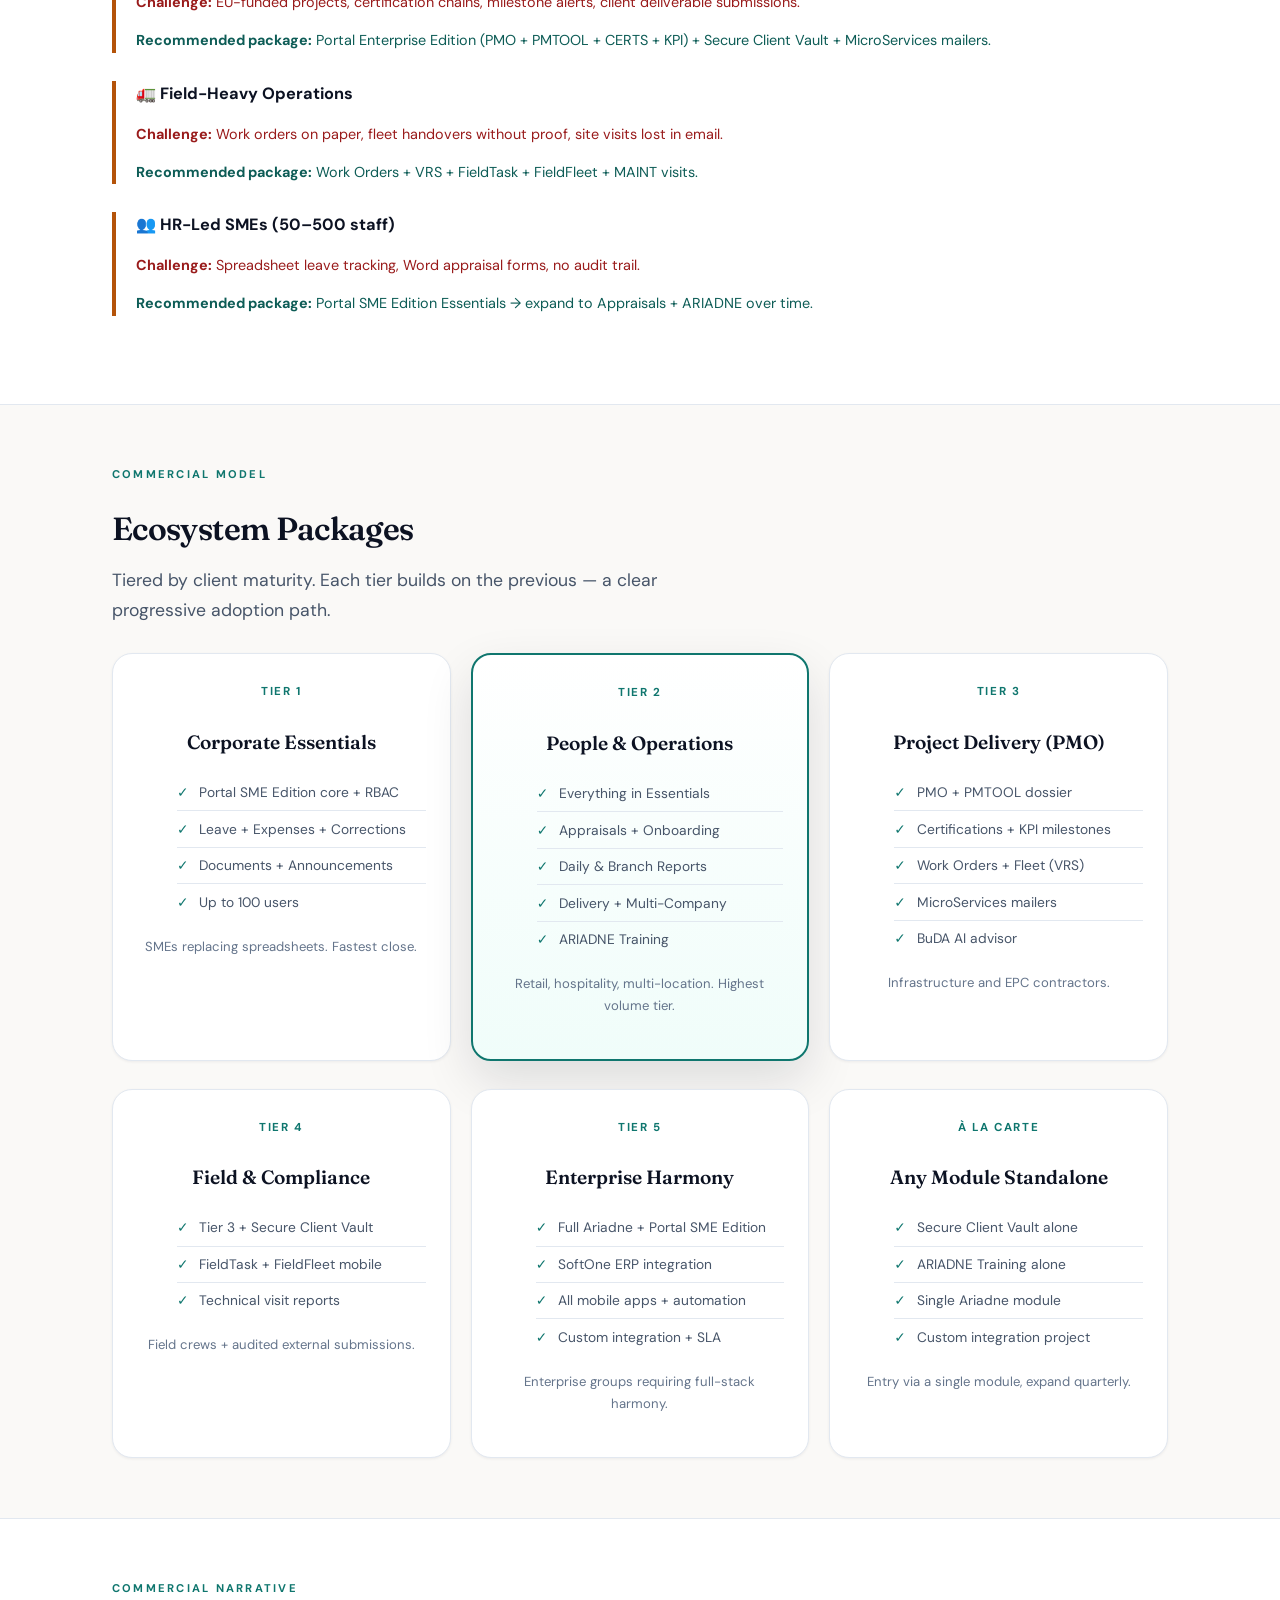
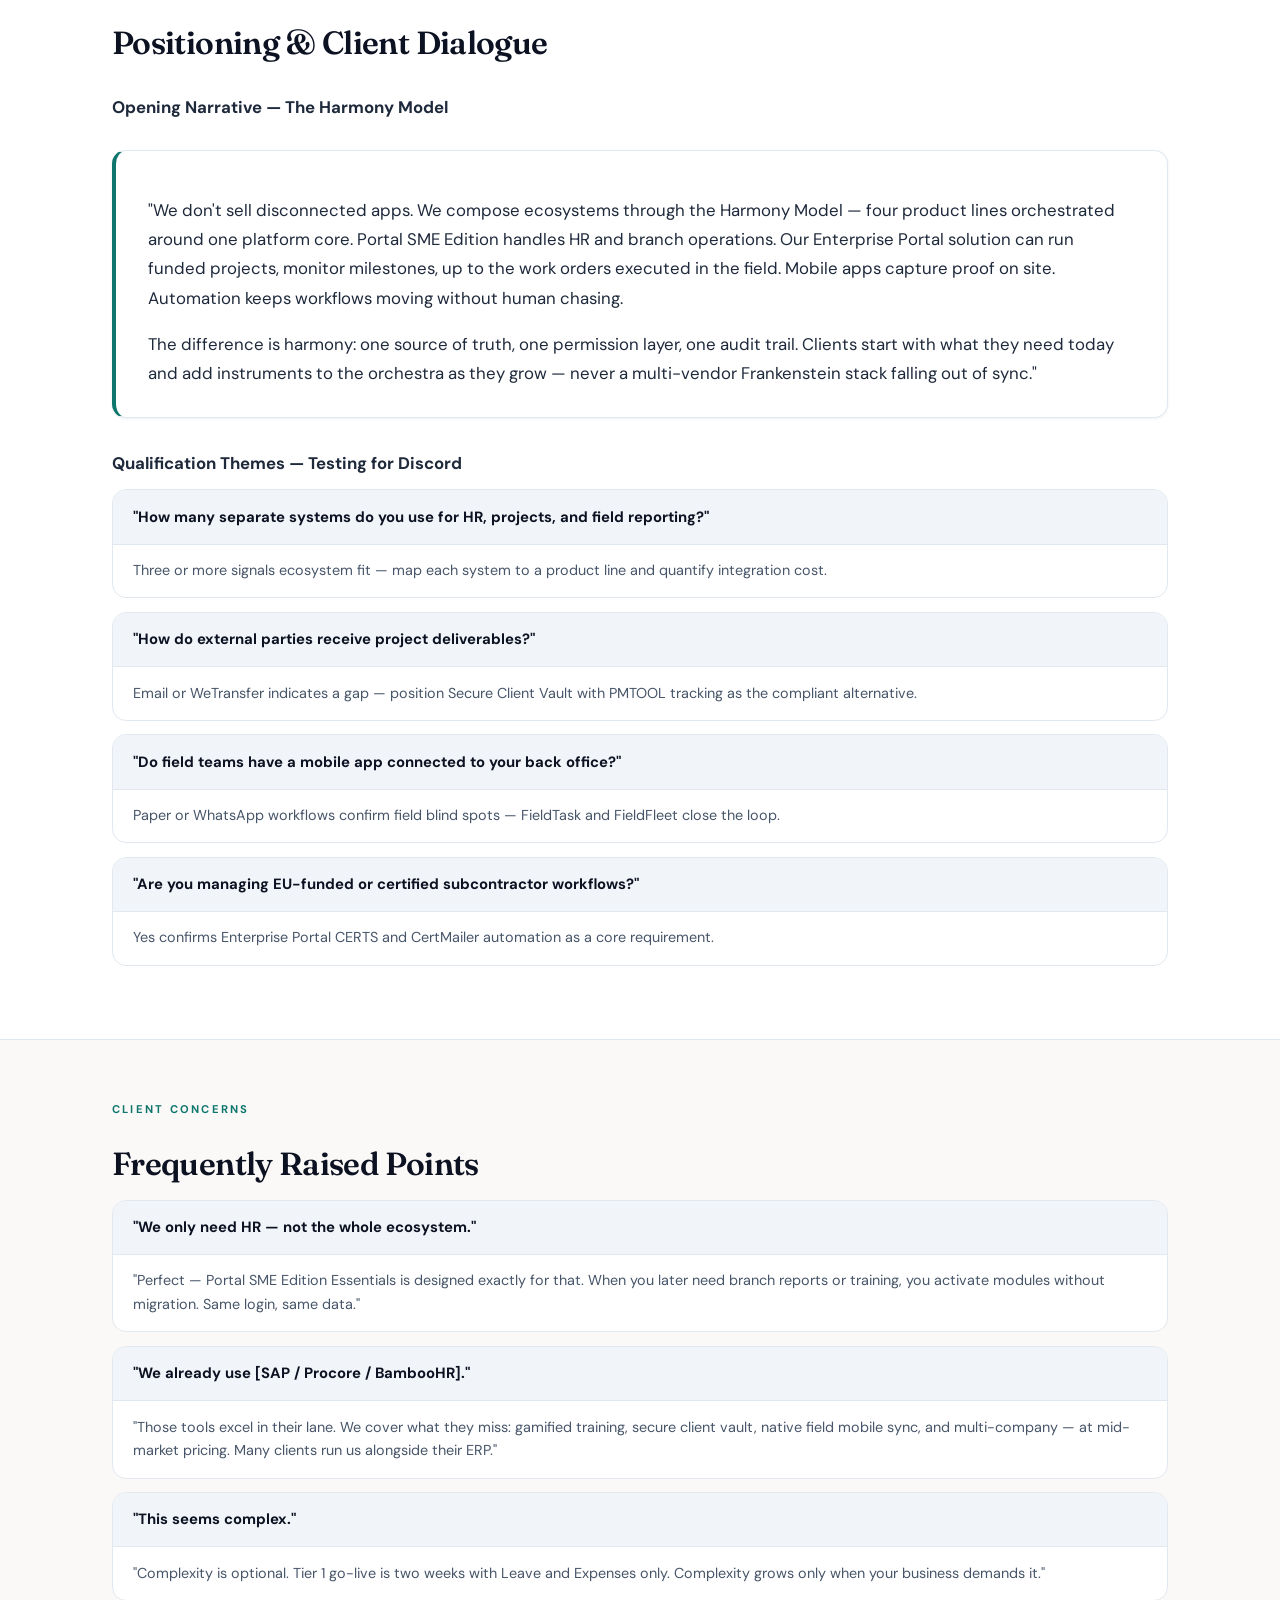
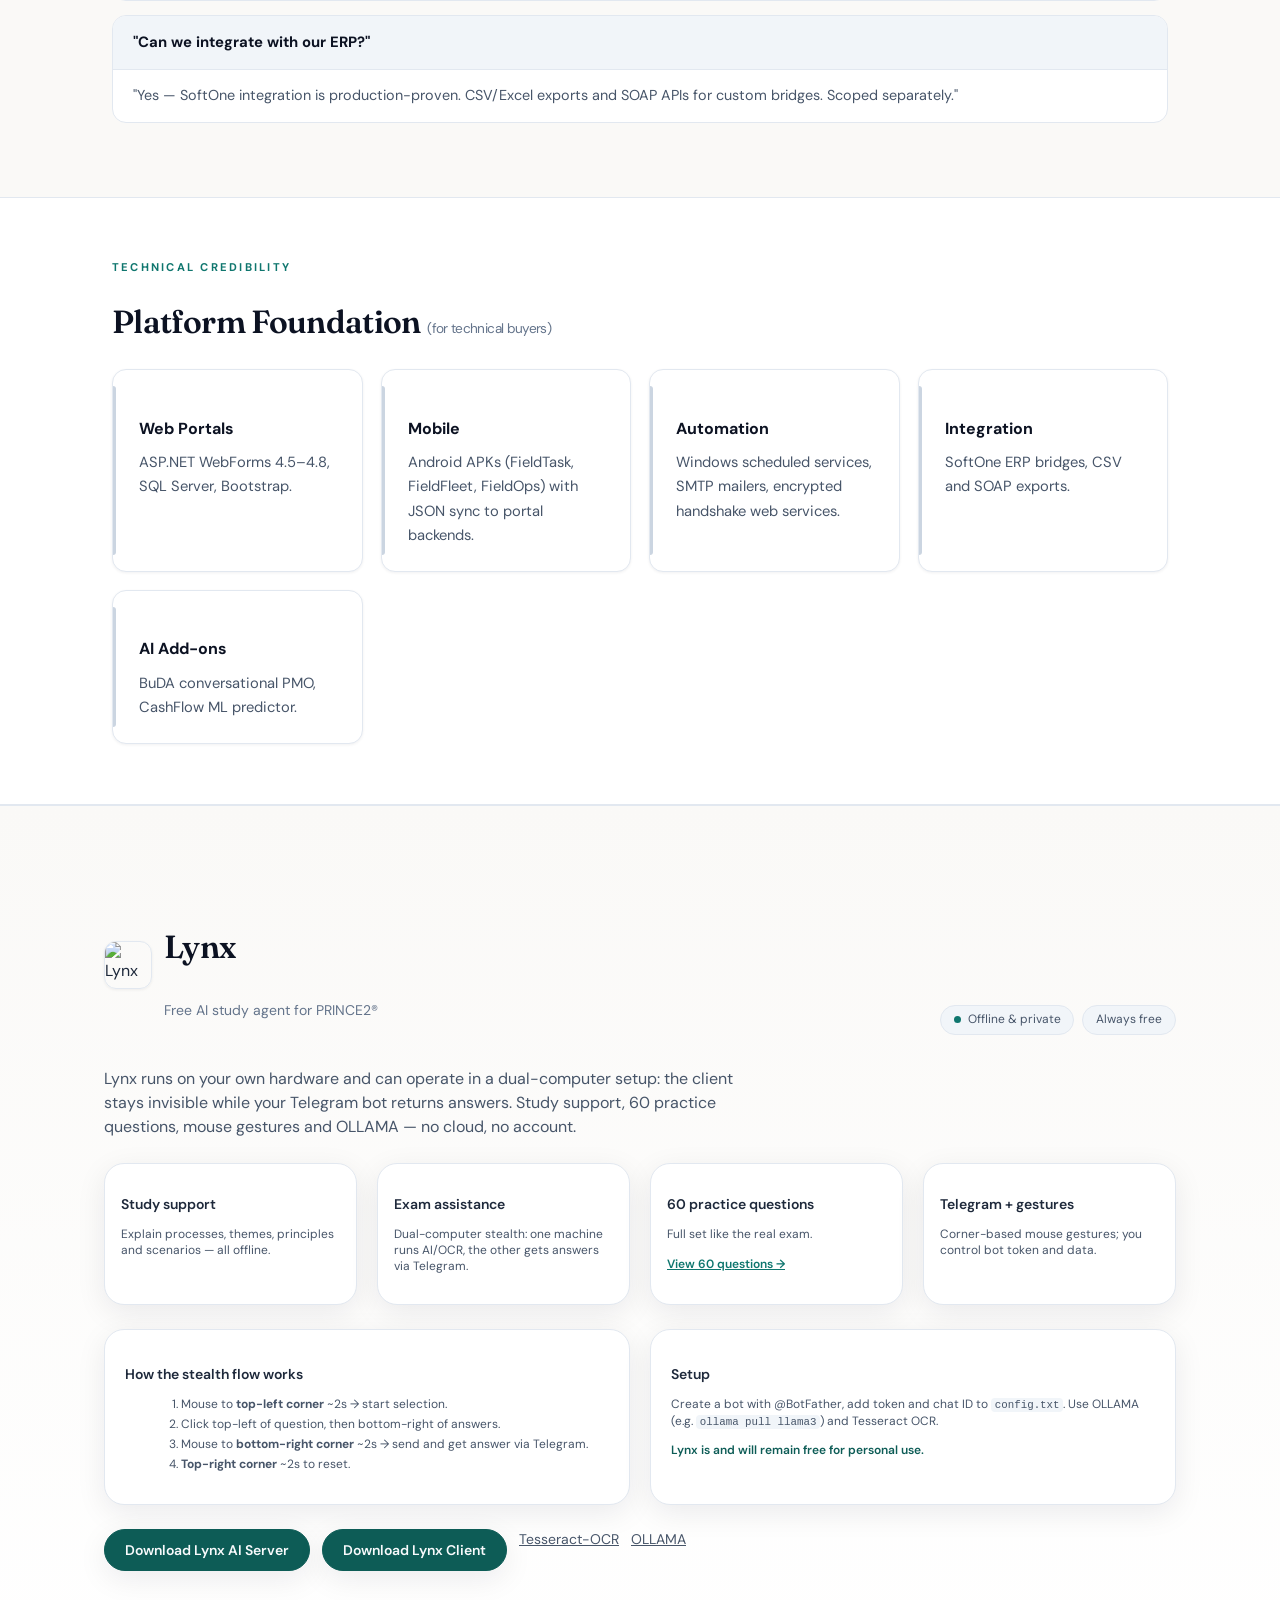
==== commit 7a870b9f: "Add files via upload" ====
--- a/index.html
+++ b/index.html
@@ -1,360 +1,20 @@
 <!DOCTYPE html>
 <html lang="en">
 <head>
-  <!-- Google tag (gtag.js) -->
-<script async src="https://www.googletagmanager.com/gtag/js?id=G-BVEXC97F7V"></script>
-<script>
-  window.dataLayer = window.dataLayer || [];
-  function gtag(){dataLayer.push(arguments);}
-  gtag('js', new Date());
-
-  gtag('config', 'G-BVEXC97F7V');
-</script>
-
   <meta charset="UTF-8" />
   <meta name="viewport" content="width=device-width, initial-scale=1.0" />
-  <title>antonis5980 technologies – Lynx, Ariadne, Portals &amp; C.G.A</title>
-  <meta name="description" content="Lynx (PRINCE2 offline AI), Ariadne (gamified training), custom portals, and Cam Grid App (C.G.A) — a resilient 4×RTSP monitoring grid with stream recovery." />
+  <title>antonis5980 — Harmony Model, Lynx &amp; C.G.A</title>
+  <meta name="description" content="The Harmony Model — mature portal ecosystem with ARIADNE training, PMO, field mobile and automation. Plus Lynx (PRINCE2 AI) and Cam Grid App." />
   <link rel="preconnect" href="https://fonts.googleapis.com">
   <link rel="preconnect" href="https://fonts.gstatic.com" crossorigin>
-  <link href="https://fonts.googleapis.com/css2?family=Cinzel:wght@400;600;700&family=Roboto:wght@400;500;700&display=swap" rel="stylesheet">
-  <link href="tailwind.min.css" rel="stylesheet">
-  <style>
-    :root {
-      --primary: #2563eb;
-      --primary-soft: #dbeafe;
-      --accent: #f97316;
-      --bg: #f5f7fb;
-      --text-main: #111827;
-      --text-muted: #6b7280;
-      --card-bg: #ffffff;
-      --border-soft: #e5e7eb;
-    }
-    * {
-      box-sizing: border-box;
-    }
-    body, html {
-      margin: 0;
-      padding: 0;
-      min-height: 100%;
-      font-family: "Roboto", system-ui, -apple-system, BlinkMacSystemFont, "Segoe UI", sans-serif;
-      background: linear-gradient(to bottom, #d1fae5 0%, #e6f7ee 45%, #f9fafb 100%);
-      color: var(--text-main);
-    }
-    a, button {
-      font-family: inherit;
-    }
-    .container {
-      max-width: 1120px;
-      margin: 0 auto;
-      padding: 1.5rem;
-    }
-    .card {
-      background: var(--card-bg);
-      border-radius: 1.25rem;
-      border: 1px solid var(--border-soft);
-      box-shadow:
-        0 18px 40px rgba(15, 23, 42, 0.08),
-        0 0 0 1px rgba(255, 255, 255, 0.6);
-    }
-    .badge {
-      display: inline-flex;
-      align-items: center;
-      gap: 0.4rem;
-      padding: 0.15rem 0.7rem;
-      border-radius: 999px;
-      font-size: 0.75rem;
-      font-weight: 500;
-      background: rgba(37, 99, 235, 0.08);
-      color: #1d4ed8;
-    }
-    .pill {
-      border-radius: 999px;
-    }
-    .gradient-pill {
-      background: linear-gradient(90deg, rgba(37,99,235,0.08), rgba(236,72,153,0.08));
-      border-radius: 999px;
-      border: 1px solid rgba(148,163,184,0.4);
-    }
-    .pricing-highlight {
-      border: 2px solid rgba(37, 99, 235, 0.3);
-      box-shadow: 0 18px 40px rgba(37, 99, 235, 0.18);
-      position: relative;
-      overflow: hidden;
-    }
-    .pricing-highlight::before {
-      content: "";
-      position: absolute;
-      inset: -40%;
-      background: radial-gradient(circle at 0 0, rgba(59,130,246,0.16), transparent 55%);
-      opacity: 0.8;
-      pointer-events: none;
-    }
-    .section-title {
-      font-size: 1.75rem;
-      font-weight: 700;
-      letter-spacing: -0.03em;
-    }
-    .section-kicker {
-      font-size: 0.85rem;
-      font-weight: 600;
-      text-transform: uppercase;
-      letter-spacing: 0.18em;
-      color: var(--text-muted);
-    }
-    .soft-chip {
-      background: rgba(15, 23, 42, 0.02);
-      border-radius: 999px;
-      border: 1px solid rgba(148, 163, 184, 0.4);
-      padding: 0.25rem 0.8rem;
-      font-size: 0.75rem;
-      color: #4b5563;
-      display: inline-flex;
-      align-items: center;
-      gap: 0.4rem;
-    }
-    .soft-chip-dot {
-      width: 7px;
-      height: 7px;
-      border-radius: 999px;
-      background: #22c55e;
-    }
-    /* Top navigation pills */
-    .nav-pill {
-      background: #d1fae5; /* light emerald */
-      color: #111827;
-      border: 1px solid #a7f3d0;
-    }
-    .nav-pill:hover {
-      background: #047857; /* darker emerald */
-      color: #ffffff;
-      border-color: #065f46;
-    }
-    /* Lynx download buttons – same dark green as nav pills */
-    .lynx-download-btn {
-      background: #047857;
-      color: #ffffff;
-      border: 1px solid #065f46;
-    }
-    .lynx-download-btn:hover {
-      background: #065f46;
-      color: #ffffff;
-    }
-    /* C.G.A download — sky tint to match section */
-    .cga-download-btn {
-      background: #0369a1;
-      color: #ffffff;
-      border: 1px solid #075985;
-    }
-    .cga-download-btn:hover {
-      background: #075985;
-      color: #ffffff;
-    }
-    .section-spacing {
-      padding-top: 3.5rem;
-      padding-bottom: 3.5rem;
-    }
-    /* Product font families (used only in carousel) */
-    .lynx-font {
-      font-family: "Roboto", system-ui, -apple-system, BlinkMacSystemFont, "Segoe UI", sans-serif;
-    }
-    .ariadne-font {
-      font-family: "Cinzel", "Times New Roman", serif;
-      letter-spacing: 0.04em;
-    }
-    /* Discrete product sections — add more sections later with same class */
-    .product-section {
-      padding-top: 4rem;
-      padding-bottom: 4rem;
-      border-top: 1px solid var(--border-soft);
-    }
-    .product-section:first-of-type {
-      border-top: none;
-    }
-    /* Product section background themes */
-    .lynx-section-bg {
-      background: #e6f7ee; /* cool pale green */
-    }
-    .ariadne-section-bg {
-      background: #f1fae6; /* warmer pale green */
-    }
-    .portal-section-bg {
-      background: #ecfdf5; /* soft mint green – third variation */
-    }
-    .cga-section-bg {
-      background: #eef6ff; /* cool pale blue — surveillance / clarity */
-    }
-    /* Two-column preview: custom grid (Tailwind v2 bundle has no arbitrary grid-template). */
-    .cga-preview-row {
-      display: grid;
-      grid-template-columns: 1fr;
-      gap: 2rem;
-      align-items: start;
-      margin-bottom: 1.5rem;
-    }
-    @media (min-width: 768px) {
-      /* Text ~75%, screenshot ~25% (3:1). */
-      .cga-preview-row {
-        grid-template-columns: minmax(0, 3fr) minmax(0, 1fr);
-        gap: 2rem 2.5rem;
-      }
-      .cga-figures-col {
-        justify-self: stretch;
-        min-width: 0;
-      }
-      .cga-preview-row .cga-shot-wrap {
-        width: 100%;
-        max-width: 100%;
-        margin-left: 0;
-        margin-right: 0;
-      }
-      .cga-preview-row .cga-shot-wrap img {
-        width: 100%;
-        height: auto;
-      }
-    }
-    @media (min-width: 1280px) {
-      .cga-preview-row {
-        gap: 2rem 3rem;
-      }
-    }
-    /* Mobile: thumbnail ~30% intrinsic; md+: image fills the 25% grid track. */
-    .cga-shot-wrap {
-      width: fit-content;
-      max-width: 100%;
-      margin-left: auto;
-      margin-right: auto;
-    }
-    .cga-shot-wrap img {
-      display: block;
-      width: 30%;
-      height: auto;
-    }
-    .product-section-head {
-      display: flex;
-      flex-wrap: wrap;
-      align-items: flex-end;
-      justify-content: space-between;
-      gap: 1rem;
-      margin-bottom: 2rem;
-    }
-    .product-section-title {
-      font-size: 1.75rem;
-      font-weight: 700;
-      letter-spacing: -0.03em;
-    }
-    @media (min-width: 768px) {
-      .section-title {
-        font-size: 2rem;
-      }
-      .product-section-title {
-        font-size: 2rem;
-      }
-    }
-    /* Intro carousel */
-    .intro-wrap {
-      position: relative;
-      min-height: 6rem;
-    }
-    .intro-carousel {
-      position: relative;
-      min-height: 5rem;
-      display: flex;
-      flex-direction: column;
-      align-items: center;
-      justify-content: center;
-      z-index: 1;
-    }
-    .intro-carousel .slides-wrap {
-      position: relative;
-      width: 100%;
-      min-height: 4rem;
-      display: flex;
-      align-items: center;
-      justify-content: center;
-    }
-    .intro-carousel .slide {
-      position: absolute;
-      left: 0;
-      right: 0;
-      display: flex;
-      align-items: center;
-      justify-content: center;
-      opacity: 0;
-      visibility: hidden;
-      transition: opacity 0.5s ease, visibility 0.5s ease;
-    }
-    .intro-carousel .slide.active {
-      opacity: 1;
-      visibility: visible;
-    }
-    .intro-carousel .slide-inner {
-      text-align: center;
-      max-width: 32rem;
-      margin: 0 auto;
-      padding: 0 1rem;
-    }
-    .intro-carousel .carousel-dots {
-      display: flex;
-      justify-content: center;
-      gap: 0.5rem;
-      margin-top: 1.25rem;
-    }
-    .intro-carousel .carousel-dot {
-      width: 8px;
-      height: 8px;
-      border-radius: 50%;
-      background: #cbd5e1;
-      border: none;
-      cursor: pointer;
-      padding: 0;
-      transition: background 0.2s, transform 0.2s;
-    }
-    .intro-carousel .carousel-dot:hover {
-      background: #94a3b8;
-    }
-    .intro-carousel .carousel-dot.active {
-      background: #2563eb;
-      transform: scale(1.2);
-    }
-    /* Particles behind header + intro */
-    #particles-js {
-      position: absolute;
-      top: 0;
-      left: 0;
-      width: 100%;
-      height: 360px;
-      z-index: 0;
-      pointer-events: none;
-    }
-    /* 3D bar effect for top nav */
-    .top-bar {
-      background: linear-gradient(to bottom, rgba(255,255,255,0.96), rgba(248,250,252,0.98));
-      box-shadow:
-        0 10px 25px rgba(15, 23, 42, 0.18),
-        0 1px 0 rgba(255, 255, 255, 0.9);
-      border-bottom: 1px solid rgba(148, 163, 184, 0.45);
-      position: relative;
-      z-index: 10;
-    }
-    .top-bar::after {
-      content: "";
-      position: absolute;
-      left: 0;
-      right: 0;
-      bottom: -4px;
-      height: 8px;
-      background: radial-gradient(circle at 50% 0, rgba(15,23,42,0.15), transparent 70%);
-      opacity: 0.9;
-      pointer-events: none;
-    }
-  </style>
+  <link href="site.css" rel="stylesheet">
+  <link href="https://fonts.googleapis.com/css2?family=DM+Sans:ital,opsz,wght@0,9..40,400;0,9..40,500;0,9..40,600;0,9..40,700&family=Fraunces:opsz,wght@9..144,500;9..144,600;9..144,700&display=swap" rel="stylesheet">
 </head>
 <body>
   <!-- Top navigation / brand -->
   <header class="top-bar backdrop-blur">
-    <div class="container flex items-center justify-between gap-4 py-3">
-      <div class="flex items-center gap-3">
+    <div class="container flex flex-wrap items-center justify-between gap-x-4 gap-y-2 py-3">
+      <div class="flex items-center gap-3 shrink-0">
         <img src="hub-logo.png"
              alt="antonis5980"
              class="h-12 w-12 object-contain drop-shadow-md" />
@@ -363,30 +23,23 @@
             antonis5980
           </div>
           <div class="text-sm text-slate-600">
-            Product suite
+            Harmony Model
           </div>
         </div>
       </div>
-      <nav class="hidden md:flex items-center gap-4 text-base text-slate-700">
-        <a href="#lynx" class="nav-pill inline-flex items-center justify-center rounded-full px-4 py-1.5 text-sm font-semibold transition-colors">
-          Lynx
-        </a>
-        <a href="#ariadne" class="nav-pill inline-flex items-center justify-center rounded-full px-4 py-1.5 text-sm font-semibold transition-colors">
-          Ariadne
-        </a>
-        <a href="#portal" class="nav-pill inline-flex items-center justify-center rounded-full px-4 py-1.5 text-sm font-semibold transition-colors">
-          Portals
-        </a>
-        <a href="#cga" class="nav-pill inline-flex items-center justify-center rounded-full px-4 py-1.5 text-sm font-semibold transition-colors">
-          C.G.A
-        </a>
+      <nav class="site-nav" aria-label="Site navigation">
+        <a href="#intro" class="nav-pill inline-flex items-center justify-center rounded-full px-3 py-1.5 text-sm font-semibold transition-colors">Home</a>
+        <a href="#portal" class="nav-pill inline-flex items-center justify-center rounded-full px-3 py-1.5 text-sm font-semibold transition-colors">Harmony</a>
+        <a href="#harmony" class="nav-pill nav-pill-sub inline-flex items-center justify-center rounded-full font-semibold transition-colors">Model</a>
+        <a href="#families" class="nav-pill nav-pill-sub inline-flex items-center justify-center rounded-full font-semibold transition-colors">Lines</a>
+        <a href="#modules" class="nav-pill nav-pill-sub inline-flex items-center justify-center rounded-full font-semibold transition-colors">Modules</a>
+        <a href="#problem" class="nav-pill nav-pill-sub inline-flex items-center justify-center rounded-full font-semibold transition-colors">Why</a>
+        <a href="#solution" class="nav-pill nav-pill-sub inline-flex items-center justify-center rounded-full font-semibold transition-colors">Compare</a>
+        <a href="#offering" class="nav-pill nav-pill-sub inline-flex items-center justify-center rounded-full font-semibold transition-colors">Packages</a>
+        <a href="#pitch" class="nav-pill nav-pill-sub inline-flex items-center justify-center rounded-full font-semibold transition-colors">Narrative</a>
+        <a href="#lynx" class="nav-pill inline-flex items-center justify-center rounded-full px-3 py-1.5 text-sm font-semibold transition-colors">Lynx</a>
+        <a href="#cga" class="nav-pill inline-flex items-center justify-center rounded-full px-3 py-1.5 text-sm font-semibold transition-colors">C.G.A</a>
       </nav>
-      <div class="hidden md:flex items-center gap-3">
-        <a href="https://www.reddit.com/r/LynxLLM/" target="_blank" rel="noopener"
-           class="nav-pill inline-flex items-center justify-center rounded-full px-4 py-1.5 text-sm font-semibold transition-colors">
-          Lynx Community
-        </a>
-      </div>
     </div>
   </header>
 
@@ -396,32 +49,25 @@
   <!-- Main: discrete product sections -->
   <main class="relative z-10">
     <!-- Short intro: carousel with particles -->
-    <section class="container section-spacing">
+    <section id="intro" class="container section-spacing">
       <div class="intro-wrap">
         <div class="intro-carousel" id="intro-carousel">
           <div class="slides-wrap">
             <div class="slide active" data-index="0">
               <div class="slide-inner">
-                <p class="text-slate-600 text-base md:text-lg lynx-font">
+                <p class="text-slate-600 text-base md:text-lg">
+                  <span class="font-semibold text-emerald-700">Harmony Model</span> — Portals, ARIADNE training, PMO, field mobile &amp; automation on one platform core.
+                </p>
+              </div>
+            </div>
+            <div class="slide" data-index="1">
+              <div class="slide-inner">
+                <p class="text-slate-600 text-base md:text-lg">
                   <span class="font-semibold">Lynx</span> — PRINCE2&reg; exam stealth on your own hardware, zero cloud, zero cost.
                 </p>
               </div>
             </div>
-            <div class="slide" data-index="1">
-              <div class="slide-inner">
-                <p class="text-slate-600 text-base md:text-lg ariadne-font">
-                  <span class="text-amber-600 font-semibold">Ariadne</span> — Turn mandatory training into epic battles, missions and live scoreboards.
-                </p>
-              </div>
-            </div>
             <div class="slide" data-index="2">
-              <div class="slide-inner">
-                <p class="text-slate-600 text-base md:text-lg">
-                  <span class="font-semibold text-emerald-700">Custom Portal Solutions</span> — One evolving front door for teams, partners and clients.
-                </p>
-              </div>
-            </div>
-            <div class="slide" data-index="3">
               <div class="slide-inner">
                 <p class="text-slate-600 text-base md:text-lg">
                   <span class="font-semibold text-sky-800">Cam Grid App (C.G.A)</span> — Four RTSP cameras in a grid, with one-click stream recovery when Wi-Fi or links drop.
@@ -433,13 +79,472 @@
             <button type="button" class="carousel-dot active" aria-label="Go to slide 1" data-index="0"></button>
             <button type="button" class="carousel-dot" aria-label="Go to slide 2" data-index="1"></button>
             <button type="button" class="carousel-dot" aria-label="Go to slide 3" data-index="2"></button>
-            <button type="button" class="carousel-dot" aria-label="Go to slide 4" data-index="3"></button>
           </div>
         </div>
       </div>
     </section>
 
-    <!-- Section 1: Lynx -->
+    <!-- Bridge: standalone tools → Harmony platform -->
+    <section class="ecosystem-bridge" aria-label="Product ecosystem overview">
+      <div class="container">
+        <div class="ecosystem-bridge-inner">
+          <p class="ecosystem-bridge-kicker">The Harmony Model</p>
+          <h2 class="ecosystem-bridge-title">Enterprise software, composed as one</h2>
+          <p class="ecosystem-bridge-text">
+            The Harmony Model is the centre of gravity — portals that weave HR, ARIADNE gamified training, project delivery, field mobile, and automation into one mature operating system. Lynx and C.G.A are focused companions alongside it.
+          </p>
+          <div class="ecosystem-thread" aria-label="Product connections">
+            <a href="#portal">Harmony</a>
+            <span class="thread-arrow" aria-hidden="true">·</span>
+            <a href="#lynx">Lynx</a>
+            <span class="thread-arrow" aria-hidden="true">·</span>
+            <a href="#cga">C.G.A</a>
+          </div>
+        </div>
+      </div>
+    </section>
+
+    <!-- Harmony Model — full portal ecosystem -->
+    <div id="portal" class="portal-leaflet">
+
+<section class="hero">
+    <div class="wrap">
+        <div class="hero-badge">The Harmony Model</div>
+        <h1>The Harmony Model.<br>Every Application in Concert.</h1>
+        <p class="tagline">Not a collection of disconnected apps — a composed ecosystem where Portal SME &amp; Enterprise Edition, field mobile applications, and automations share one platform DNA. HR, projects, field work, compliance, and training move as one.</p>
+        <div class="hero-stats">
+            <div class="hero-stat"><strong>5</strong><span>Harmony principles</span></div>
+            <div class="hero-stat"><strong>4</strong><span>Product lines in concert</span></div>
+            <div class="hero-stat"><strong>40+</strong><span>Modules, one backbone</span></div>
+            <div class="hero-stat"><strong>Live</strong><span>Multi-industry deployments</span></div>
+        </div>
+    </div>
+</section>
+
+<section id="harmony" class="harmony-band">
+    <div class="wrap">
+        <div class="section-label">Architecture Philosophy</div>
+        <h2>The Harmony Model</h2>
+        <p class="lead harmony-lead">Most vendors sell separate apps and bolt on integrations later. The Harmony Model is different: four product lines composed around a shared platform core — each module an instrument, the organisation the orchestra. Data flows inward. Permissions gate every action. Automation carries work forward. External parties stay outside the firewall, yet remain part of the same thread.</p>
+
+        <div class="pitch-box harmony-quote">
+            "Harmony is not integration after the fact. It is shared DNA from day one — one database philosophy, one permission model, one audit trail. When a client receives a deliverable through the secure vault, the project dossier updates automatically. When HR approves leave, the same identity exists in PMO and on site. No manual bridges. No duplicate truth."
+            <cite>— The Harmony promise</cite>
+        </div>
+
+        <div class="harmony-principles">
+            <div class="harmony-principle">
+                <div class="principle-head">
+                    <span class="glyph glyph-truth" aria-hidden="true"></span>
+                    <span class="principle-num">01</span>
+                </div>
+                <h4>One Source of Truth</h4>
+                <p>A shared SQL backbone holds master data once. Projects, people, assets, and submissions reference the same records — not copies synced overnight.</p>
+            </div>
+            <div class="harmony-principle">
+                <div class="principle-head">
+                    <span class="glyph glyph-access" aria-hidden="true"></span>
+                    <span class="principle-num">02</span>
+                </div>
+                <h4>Unified Access Layer</h4>
+                <p>Role-based permissions gate every screen across every product family. The same identity, the same approval logic — from leave requests to certification sign-off.</p>
+            </div>
+            <div class="harmony-principle">
+                <div class="principle-head">
+                    <span class="glyph glyph-flow" aria-hidden="true"></span>
+                    <span class="principle-num">03</span>
+                </div>
+                <h4>Continuous Flow</h4>
+                <p>Plan in the portal, execute on mobile, notify via automation. Work moves forward without email chasing or spreadsheet handoffs.</p>
+            </div>
+            <div class="harmony-principle">
+                <div class="principle-head">
+                    <span class="glyph glyph-boundary" aria-hidden="true"></span>
+                    <span class="principle-num">04</span>
+                </div>
+                <h4>Trusted Boundaries</h4>
+                <p>Internal teams work in harmony inside the ecosystem. External clients, auditors, and funders use a secure vault — PIN-locked, audited, and linked back to PMO.</p>
+            </div>
+            <div class="harmony-principle">
+                <div class="principle-head">
+                    <span class="glyph glyph-compose" aria-hidden="true"></span>
+                    <span class="principle-num">05</span>
+                </div>
+                <h4>Progressive Composition</h4>
+                <p>Start with one module. Add families as the organisation matures. No rip-and-replace — each new instrument joins the orchestra without re-tuning the rest.</p>
+            </div>
+        </div>
+
+        <div class="harmony-diagram">
+            <p class="harmony-diagram-label">Four product lines · one core</p>
+            <div class="ecosystem-flow harmony-spokes">
+                <div class="flow-node"><span class="glyph glyph-sm glyph-portal" aria-hidden="true"></span><strong>Portal SME Edition</strong><span>HR · Retail ops · Multi-company</span></div>
+                <div class="flow-node"><span class="glyph glyph-sm glyph-ariadne" aria-hidden="true"></span><strong>Portal Enterprise Edition</strong><span>PMO · Certs · Fleet · Work orders</span></div>
+                <div class="flow-node"><span class="glyph glyph-sm glyph-mobile" aria-hidden="true"></span><strong>Field Mobile</strong><span>FieldTask · FieldFleet · FieldOps</span></div>
+                <div class="flow-node"><span class="glyph glyph-sm glyph-auto" aria-hidden="true"></span><strong>Automation &amp; Integration</strong><span>Mailers · ERP · APIs · AI</span></div>
+            </div>
+            <div class="harmony-core">
+                <span class="glyph glyph-core glyph-on-dark" aria-hidden="true"></span>
+                <strong>Shared Platform Core</strong>
+                <span>SQL Server · RBAC · Workflows · Audit History · Email Automation</span>
+            </div>
+        </div>
+
+        <h3 class="harmony-subhead">A Day in Harmony</h3>
+        <p class="family-desc">One continuous thread — from field to boardroom to client.</p>
+        <div class="harmony-journey">
+            <div class="journey-step">
+                <div class="journey-marker glyph-field" aria-hidden="true"></div>
+                <div class="journey-content">
+                    <h4>Morning — Field</h4>
+                    <p>An engineer completes a work order in FieldTask. Photos and status sync as JSON — no phone call, no re-entry.</p>
+                </div>
+            </div>
+            <div class="journey-step">
+                <div class="journey-marker glyph-pmo" aria-hidden="true"></div>
+                <div class="journey-content">
+                    <h4>Midday — PMO</h4>
+                    <p>The project manager opens PMTOOL. Milestone health, WO completion, and fleet status reflect the same live data the field just captured.</p>
+                </div>
+            </div>
+            <div class="journey-step">
+                <div class="journey-marker glyph-client" aria-hidden="true"></div>
+                <div class="journey-content">
+                    <h4>Afternoon — Client</h4>
+                    <p>A deliverable goes out through the secure client vault. PIN-locked, audited, one-time download — and the submission status appears instantly in the project dossier.</p>
+                </div>
+            </div>
+            <div class="journey-step">
+                <div class="journey-marker glyph-compliance" aria-hidden="true"></div>
+                <div class="journey-content">
+                    <h4>Evening — Compliance</h4>
+                    <p>CertMailer notifies the CFO. Certification moves through the approval chain in CERTS. Audit history records every step — ready for funders.</p>
+                </div>
+            </div>
+            <div class="journey-step">
+                <div class="journey-marker glyph-people" aria-hidden="true"></div>
+                <div class="journey-content">
+                    <h4>Anytime — People</h4>
+                    <p>The same employee who worked on site requests leave in Portal SME Edition. One identity, one org chart, one permission layer — harmony across HR and operations. Training runs through the built-in <a href="#modules" class="leaflet-crosslink">ARIADNE module</a>.</p>
+                </div>
+            </div>
+        </div>
+    </div>
+</section>
+
+<section id="families">
+    <div class="wrap">
+        <div class="section-label">Product &amp; Service Lines</div>
+        <h2>Four Lines, One Orchestra</h2>
+        <p class="lead">After the Harmony Model comes the repertoire — modular product lines clients adopt individually or compose into a full digital operating system.</p>
+
+        <div class="grid-2">
+            <div class="card featured">
+                <span class="module-tag">FLAGSHIP</span>
+                <div class="card-icon">🏛️</div>
+                <h4>Portal SME Edition</h4>
+                <p>Modular intranet for HR, expenses, appraisals, daily reporting, delivery proof, documents, and gamified training. Built for multi-brand groups, retail chains, and growing SMEs.</p>
+            </div>
+            <div class="card featured">
+                <span class="module-tag">ENTERPRISE</span>
+                <div class="card-icon">🧭</div>
+                <h4>Portal Enterprise Edition</h4>
+                <p>Full project-delivery portal: PMO cockpit, central project dossier, certifications, KPI milestones, fleet, work orders, secure client vault, technical visits, SOP library, and BuDA AI advisor.</p>
+            </div>
+            <div class="card">
+                <span class="module-tag">MOBILE</span>
+                <div class="card-icon">📱</div>
+                <h4>Field Mobile Suite</h4>
+                <p>FieldTask (work orders), FieldFleet (vehicle delivery photos), FieldOps (general field). PIN-gated app store inside the portal. Offline-capable field evidence.</p>
+            </div>
+            <div class="card">
+                <span class="module-tag">AUTOMATION</span>
+                <div class="card-icon">⚡</div>
+                <h4>Automation &amp; Integration</h4>
+                <p>Scheduled services: certification digests, milestone alerts, progress mailers, workflow notifications. SoftOne ERP bridges and AI add-ons.</p>
+            </div>
+        </div>
+    </div>
+</section>
+
+<section id="modules">
+    <div class="wrap">
+        <div class="section-label">Module Catalogue</div>
+        <h2>Every Module — By Product Line</h2>
+        <p class="lead">All modules below exist in production today. Offered à la carte or as tiered packages — each one an instrument in the Harmony Model.</p>
+
+        <div class="product-family">
+            <div class="family-header"><h3>Portal SME Edition</h3><span class="family-tag">People &amp; Retail Operations</span></div>
+            <p class="family-desc">The entry point for SMEs and multi-brand groups. HR self-service, branch visibility, and retail-ready field proof.</p>
+            <div class="grid-2">
+                <div class="card featured"><span class="module-tag">HR</span><h4>Leave Management</h4><p>Requests, balances, multi-level approvals, email approve/reject, HR exports, delegate submission.</p></div>
+                <div class="card featured"><span class="module-tag">HR</span><h4>Expense Management</h4><p>Category breakdown, advances, receipts, approval chains, finance export.</p></div>
+                <div class="card featured"><span class="module-tag">TALENT</span><h4>Performance Appraisals</h4><p>360° reviews, anonymous upward feedback, weighted scoring, org chart admin, completion dashboards.</p></div>
+                <div class="card"><span class="module-tag">TALENT</span><h4>Onboarding Evaluation</h4><p>Likert-scale new-hire feedback with HR analytics.</p></div>
+                <div class="card featured"><span class="module-tag">TRAINING</span><h4>ARIADNE Gamified Training</h4><p>Quests, XP map, battles, leaderboards, Heroes &amp; Wizards — shared engine across portal deployments.</p></div>
+                <div class="card"><span class="module-tag">OPS</span><h4>Daily &amp; Branch Reports</h4><p>Role-based reporting, automated email distribution, compliance tracking per location.</p></div>
+                <div class="card"><span class="module-tag">OPS</span><h4>Delivery Management</h4><p>Photo proof, client e-signature, GDPR consent, quality alerts.</p></div>
+                <div class="card"><span class="module-tag">OPS</span><h4>Retail Sense Map</h4><p>Store locations with traffic indicators — footfall analytics foundation.</p></div>
+                <div class="card"><span class="module-tag">COMMS</span><h4>Documents &amp; Announcements</h4><p>Tag-based knowledge base and internal publishing.</p></div>
+                <div class="card"><span class="module-tag">GOV</span><h4>Corrections &amp; Workflow Chase</h4><p>Cancel applications, chase stalled approvers, reduce HR tickets.</p></div>
+            </div>
+        </div>
+
+        <div class="product-family">
+            <div class="family-header"><h3>Portal Enterprise Edition</h3><span class="family-tag">Project Delivery &amp; PMO</span></div>
+            <p class="family-desc">For infrastructure and EPC contractors managing funded multi-year projects.</p>
+            <div class="grid-2">
+                <div class="card featured"><span class="module-tag">PMO</span><h4>Project Management Office</h4><p>Dashboard, Greece project map, delivery health panel, backlog, RACI, deliverables, executive Word export.</p></div>
+                <div class="card featured"><span class="module-tag">PMO</span><h4>Central Project Dossier (PMTOOL)</h4><p>9-tab project picture: identity, stakeholders, risks, costing, certifications, subcontractors, external submissions, change log.</p></div>
+                <div class="card featured"><span class="module-tag">COMPLIANCE</span><h4>Certifications &amp; Contracts</h4><p>Multi-stage approval (PM→TM→CFO→Accounting), subcontractor scorecards, PDF queues, invoicing readiness.</p></div>
+                <div class="card"><span class="module-tag">KPI</span><h4>Milestones &amp; Funding States</h4><p>DEFCON milestone tracking, cash-flow operational views, automated alert mailers.</p></div>
+                <div class="card"><span class="module-tag">MASTER DATA</span><h4>Project Directory (LOOKUP)</h4><p>Projects, teams tree, PM/SE mappings, archives, subcontractor registry.</p></div>
+                <div class="card"><span class="module-tag">FIELD</span><h4>Work Order Scheduler</h4><p>Calendar planning, smart filters, mobile JSON sync to FieldTask, weather tour, reports.</p></div>
+                <div class="card"><span class="module-tag">FIELD</span><h4>Vehicle Reservation (VRS)</h4><p>Fleet booking, delivery workflow, damage logging — integrates with FieldFleet mobile.</p></div>
+                <div class="card"><span class="module-tag">FIELD</span><h4>Technical Visit Reports</h4><p>Site visits by discipline (Automation, AMR, Hydraulic), photos, station types.</p></div>
+                <div class="card"><span class="module-tag">CLIENT</span><h4>Project Client Calendar</h4><p>Client-facing schedule and reporting.</p></div>
+                <div class="card"><span class="module-tag">KNOWLEDGE</span><h4>Standard Operating Procedures</h4><p>Searchable SOP document library.</p></div>
+                <div class="card featured"><span class="module-tag">CLIENT</span><h4>Secure Client Vault</h4><p>AES-256 PIN mappings, email verification, one-time download, expiry, full audit log, admin 2FA — recipients never need portal accounts.</p></div>
+                <div class="card"><span class="module-tag">INTEGRATION</span><h4>Submission Tracking</h4><p>PMTOOL links each deliverable to its vault submission status and PDF proof.</p></div>
+                <div class="card featured"><span class="module-tag">AI</span><h4>BuDA — Business Data Advisor</h4><p>Conversational PMO analyst — natural-language queries over project data with SQL guardrails.</p></div>
+            </div>
+        </div>
+
+        <div class="product-family">
+            <div class="family-header"><h3>Field Mobile Suite</h3><span class="family-tag">Android · Portal-Synced</span></div>
+            <p class="family-desc">Distributed via PIN-gated app store inside the portal. Extends web workflows to crews without laptops.</p>
+            <div class="grid-3">
+                <div class="card featured"><span class="module-tag">WO</span><h4>FieldTask</h4><p>Work order execution, field reports, photo evidence — syncs to MobWOData JSON and PMO dashboards.</p></div>
+                <div class="card featured"><span class="module-tag">FLEET</span><h4>FieldFleet</h4><p>Vehicle delivery capture, condition photos — feeds VRS fleet module.</p></div>
+                <div class="card"><span class="module-tag">FIELD</span><h4>FieldOps</h4><p>General-purpose field operations companion app.</p></div>
+            </div>
+        </div>
+
+        <div class="product-family">
+            <div class="family-header"><h3>Automation &amp; Integration</h3><span class="family-tag">Background Services · APIs</span></div>
+            <p class="family-desc">The nervous system — keeps workflows moving without human chasing.</p>
+            <div class="grid-2">
+                <div class="card"><span class="module-tag">MAILERS</span><h4>CertMailer · MileStoneMailer · WeekMailer · WFLMailer · DRMailer</h4><p>Automated digests for certifications, funding milestones, weekly progress, workflow steps, daily reports.</p></div>
+                <div class="card"><span class="module-tag">ERP</span><h4>SoftOne Integration Suite</h4><p>Financial sync, BOM-to-budget, project BI bridges — live costing in project dossier.</p></div>
+                <div class="card"><span class="module-tag">AI</span><h4>CashFlow Predictor</h4><p>ML funding-state prediction — premium add-on.</p></div>
+            </div>
+        </div>
+
+        <div class="product-family">
+            <div class="family-header"><h3>Shared Platform Core</h3><span class="family-tag">All Products</span></div>
+            <div class="grid-3">
+                <div class="card"><h4>RBAC &amp; Workflows</h4><p>Granular page permissions, approval chains, role-project binding.</p></div>
+                <div class="card"><h4>Multi-Company</h4><p>One login, many entities — holding companies and franchise groups.</p></div>
+                <div class="card"><h4>Audit History</h4><p>Full CRUD traceability on every business record.</p></div>
+                <div class="card"><h4>Trilingual UI</h4><p>EN · EL · DE built in, extensible via XML resources.</p></div>
+                <div class="card"><h4>Security</h4><p>AES encryption, CAPTCHA, TOTP 2FA, session management.</p></div>
+            </div>
+        </div>
+    </div>
+</section>
+
+<section id="problem">
+    <div class="wrap">
+        <div class="section-label">The Opposite of Harmony</div>
+        <h2>When Systems Fall Out of Harmony</h2>
+        <p class="lead">Disconnected tools create discord — duplicate data, broken handoffs, and friction that no licence fee can justify. The Harmony Model exists to replace this noise with a single composed thread.</p>
+        <div class="grid-2">
+            <div class="card"><h4>❌ The Frankenstein Stack</h4><p>HR in one SaaS, projects in another, field photos in WhatsApp, client deliverables via WeTransfer, legacy tools nobody updates. No single truth.</p></div>
+            <div class="card"><h4>❌ Field Blind Spots</h4><p>Work orders planned in Excel, executed on paper, reported by phone. Fleet handovers without photo proof. PMO discovers problems weeks late.</p></div>
+            <div class="card"><h4>❌ Compliance Gaps</h4><p>EU-funded projects need audited submissions, certification chains, and milestone tracking. Spreadsheets and email cannot survive an audit.</p></div>
+            <div class="card"><h4>❌ Training That Fails</h4><p>PDF manuals and one-day inductions do not stick. Retail and technical teams forget product knowledge within weeks — revenue suffers silently.</p></div>
+        </div>
+    </div>
+</section>
+
+<section id="solution">
+    <div class="wrap">
+        <div class="section-label">Platform Capabilities</div>
+        <h2>Ecosystem vs. Alternatives</h2>
+        <table class="compare-table" aria-label="Ecosystem comparison">
+            <thead>
+                <tr><th>Capability</th><th>Our Ecosystem</th><th>Point Solutions</th><th>Enterprise Suite</th></tr>
+            </thead>
+            <tbody>
+                <tr><td>HR + Operations + PMO unified</td><td><span class="check">Modular, one vendor</span></td><td><span class="cross">✗</span></td><td>Partial, expensive</td></tr>
+                <tr><td>Gamified training (ARIADNE)</td><td><span class="check">Built-in</span></td><td><span class="cross">✗</span></td><td>Separate LMS</td></tr>
+                <tr><td>Secure external file vault</td><td><span class="check">Built-in</span></td><td><span class="cross">✗</span></td><td>Rare / custom</td></tr>
+                <tr><td>Native field mobile apps</td><td><span class="check">3 apps + sync</span></td><td><span class="cross">✗</span></td><td>Add-on integrators</td></tr>
+                <tr><td>ERP integration</td><td><span class="check">SoftOne suite</span></td><td><span class="cross">✗</span></td><td>Licensed separately</td></tr>
+                <tr><td>Multi-company / multi-brand</td><td><span class="check">Built-in</span></td><td><span class="cross">✗</span></td><td>Enterprise upsell</td></tr>
+                <tr><td>Workflow automation mailers</td><td><span class="check">MicroServices</span></td><td>Manual / Zapier</td><td>Licensed separately</td></tr>
+                <tr><td>Time to first go-live</td><td><span class="check">2–6 weeks</span></td><td>Immediate but broken</td><td>6–18 months</td></tr>
+            </tbody>
+        </table>
+    </div>
+</section>
+
+<section id="differentiators">
+    <div class="wrap">
+        <div class="section-label">Competitive Edge</div>
+        <h2>Why Harmony Wins</h2>
+        <div class="grid-2">
+            <div class="card"><h4>1. Composed, Not Bolted On</h4><p>Four product lines share platform DNA from day one — not multiple vendors stitched together with APIs and hope.</p></div>
+            <div class="card"><h4>2. Production-Proven at Scale</h4><p>Running daily for multi-brand retail groups and infrastructure contractors with hundreds of concurrent users — harmony in live operation.</p></div>
+            <div class="card"><h4>3. ARIADNE — Learning in Harmony</h4><p>Gamified training with map, battles, and XP woven into the same portal your teams already use — knowledge stays in rhythm with operations.</p></div>
+            <div class="card"><h4>4. External Harmony</h4><p>Clients and auditors stay outside the firewall yet remain on the same thread — secure vault linked to PMO dossier tracking.</p></div>
+            <div class="card"><h4>5. Field + Office — One Thread</h4><p>Plan in the portal, execute on FieldTask/FieldFleet, prove in MobWOData, report in PMO — the Continuous Flow principle in action.</p></div>
+            <div class="card"><h4>6. Progressive Composition</h4><p>Start with Portal SME Edition Essentials. Add Ariadne when projects grow. Layer mobile and automation as needed — the orchestra expands, the core stays the same.</p></div>
+        </div>
+    </div>
+</section>
+
+<section id="customers">
+    <div class="wrap">
+        <div class="section-label">Target Markets</div>
+        <h2>Segment Fit</h2>
+        <div class="persona">
+            <h4>🏢 Multi-Brand Groups &amp; Retail Chains</h4>
+            <p class="pain"><strong>Challenge:</strong> Fragmented HR, no branch visibility, product knowledge gaps, delivery disputes.</p>
+            <p class="gain"><strong>Recommended package:</strong> Portal SME Edition (Leave + Expenses + Branch Reports + ARIADNE + Delivery).</p>
+        </div>
+        <div class="persona">
+            <h4>🏗️ Infrastructure &amp; EPC Contractors</h4>
+            <p class="pain"><strong>Challenge:</strong> EU-funded projects, certification chains, milestone alerts, client deliverable submissions.</p>
+            <p class="gain"><strong>Recommended package:</strong> Portal Enterprise Edition (PMO + PMTOOL + CERTS + KPI) + Secure Client Vault + MicroServices mailers.</p>
+        </div>
+        <div class="persona">
+            <h4>🚛 Field-Heavy Operations</h4>
+            <p class="pain"><strong>Challenge:</strong> Work orders on paper, fleet handovers without proof, site visits lost in email.</p>
+            <p class="gain"><strong>Recommended package:</strong> Work Orders + VRS + FieldTask + FieldFleet + MAINT visits.</p>
+        </div>
+        <div class="persona">
+            <h4>👥 HR-Led SMEs (50–500 staff)</h4>
+            <p class="pain"><strong>Challenge:</strong> Spreadsheet leave tracking, Word appraisal forms, no audit trail.</p>
+            <p class="gain"><strong>Recommended package:</strong> Portal SME Edition Essentials → expand to Appraisals + ARIADNE over time.</p>
+        </div>
+    </div>
+</section>
+
+<section id="offering">
+    <div class="wrap">
+        <div class="section-label">Commercial Model</div>
+        <h2>Ecosystem Packages</h2>
+        <p class="lead">Tiered by client maturity. Each tier builds on the previous — a clear progressive adoption path.</p>
+        <div class="pricing-grid">
+            <div class="pricing-card">
+                <div class="tier-name">Tier 1</div>
+                <h4>Corporate Essentials</h4>
+                <ul>
+                    <li>Portal SME Edition core + RBAC</li>
+                    <li>Leave + Expenses + Corrections</li>
+                    <li>Documents + Announcements</li>
+                    <li>Up to 100 users</li>
+                </ul>
+                <p class="tier-note">SMEs replacing spreadsheets. Fastest close.</p>
+            </div>
+            <div class="pricing-card recommended">
+                <div class="tier-name">Tier 2</div>
+                <h4>People &amp; Operations</h4>
+                <ul>
+                    <li>Everything in Essentials</li>
+                    <li>Appraisals + Onboarding</li>
+                    <li>Daily &amp; Branch Reports</li>
+                    <li>Delivery + Multi-Company</li>
+                    <li>ARIADNE Training</li>
+                </ul>
+                <p class="tier-note">Retail, hospitality, multi-location. Highest volume tier.</p>
+            </div>
+            <div class="pricing-card">
+                <div class="tier-name">Tier 3</div>
+                <h4>Project Delivery (PMO)</h4>
+                <ul>
+                    <li>PMO + PMTOOL dossier</li>
+                    <li>Certifications + KPI milestones</li>
+                    <li>Work Orders + Fleet (VRS)</li>
+                    <li>MicroServices mailers</li>
+                    <li>BuDA AI advisor</li>
+                </ul>
+                <p class="tier-note">Infrastructure and EPC contractors.</p>
+            </div>
+        </div>
+        <div class="pricing-grid grid-mt">
+            <div class="pricing-card">
+                <div class="tier-name">Tier 4</div>
+                <h4>Field &amp; Compliance</h4>
+                <ul>
+                    <li>Tier 3 + Secure Client Vault</li>
+                    <li>FieldTask + FieldFleet mobile</li>
+                    <li>Technical visit reports</li>
+                </ul>
+                <p class="tier-note">Field crews + audited external submissions.</p>
+            </div>
+            <div class="pricing-card">
+                <div class="tier-name">Tier 5</div>
+                <h4>Enterprise Harmony</h4>
+                <ul>
+                    <li>Full Ariadne + Portal SME Edition</li>
+                    <li>SoftOne ERP integration</li>
+                    <li>All mobile apps + automation</li>
+                    <li>Custom integration + SLA</li>
+                </ul>
+                <p class="tier-note">Enterprise groups requiring full-stack harmony.</p>
+            </div>
+            <div class="pricing-card">
+                <div class="tier-name">À la carte</div>
+                <h4>Any Module Standalone</h4>
+                <ul>
+                    <li>Secure Client Vault alone</li>
+                    <li>ARIADNE Training alone</li>
+                    <li>Single Ariadne module</li>
+                    <li>Custom integration project</li>
+                </ul>
+                <p class="tier-note">Entry via a single module, expand quarterly.</p>
+            </div>
+        </div>
+    </div>
+</section>
+
+<section id="pitch">
+    <div class="wrap">
+        <div class="section-label">Commercial Narrative</div>
+        <h2>Positioning &amp; Client Dialogue</h2>
+        <h3>Opening Narrative — The Harmony Model</h3>
+        <div class="pitch-box pitch-box--long">
+            <p>"We don't sell disconnected apps. We compose ecosystems through the Harmony Model — four product lines orchestrated around one platform core. Portal SME Edition handles HR and branch operations. Our Enterprise Portal solution can run funded projects, monitor milestones, up to the work orders executed in the field. Mobile apps capture proof on site. Automation keeps workflows moving without human chasing.</p>
+            <p>The difference is harmony: one source of truth, one permission layer, one audit trail. Clients start with what they need today and add instruments to the orchestra as they grow — never a multi-vendor Frankenstein stack falling out of sync."</p>
+        </div>
+        <h3>Qualification Themes — Testing for Discord</h3>
+        <div class="qa-block"><div class="q">"How many separate systems do you use for HR, projects, and field reporting?"</div><div class="a">Three or more signals ecosystem fit — map each system to a product line and quantify integration cost.</div></div>
+        <div class="qa-block"><div class="q">"How do external parties receive project deliverables?"</div><div class="a">Email or WeTransfer indicates a gap — position Secure Client Vault with PMTOOL tracking as the compliant alternative.</div></div>
+        <div class="qa-block"><div class="q">"Do field teams have a mobile app connected to your back office?"</div><div class="a">Paper or WhatsApp workflows confirm field blind spots — FieldTask and FieldFleet close the loop.</div></div>
+        <div class="qa-block"><div class="q">"Are you managing EU-funded or certified subcontractor workflows?"</div><div class="a">Yes confirms Enterprise Portal CERTS and CertMailer automation as a core requirement.</div></div>
+    </div>
+</section>
+
+<section id="objections">
+    <div class="wrap">
+        <div class="section-label">Client Concerns</div>
+        <h2>Frequently Raised Points</h2>
+        <div class="qa-block"><div class="q">"We only need HR — not the whole ecosystem."</div><div class="a">"Perfect — Portal SME Edition Essentials is designed exactly for that. When you later need branch reports or training, you activate modules without migration. Same login, same data."</div></div>
+        <div class="qa-block"><div class="q">"We already use [SAP / Procore / BambooHR]."</div><div class="a">"Those tools excel in their lane. We cover what they miss: gamified training, secure client vault, native field mobile sync, and multi-company — at mid-market pricing. Many clients run us alongside their ERP."</div></div>
+        <div class="qa-block"><div class="q">"This seems complex."</div><div class="a">"Complexity is optional. Tier 1 go-live is two weeks with Leave and Expenses only. Complexity grows only when your business demands it."</div></div>
+        <div class="qa-block"><div class="q">"Can we integrate with our ERP?"</div><div class="a">"Yes — SoftOne integration is production-proven. CSV/Excel exports and SOAP APIs for custom bridges. Scoped separately."</div></div>
+    </div>
+</section>
+
+<section>
+    <div class="wrap">
+        <div class="section-label">Technical Credibility</div>
+        <h2>Platform Foundation <span class="h2-sub">(for technical buyers)</span></h2>
+        <div class="grid-3">
+            <div class="card"><h4>Web Portals</h4><p>ASP.NET WebForms 4.5–4.8, SQL Server, Bootstrap.</p></div>
+            <div class="card"><h4>Mobile</h4><p>Android APKs (FieldTask, FieldFleet, FieldOps) with JSON sync to portal backends.</p></div>
+            <div class="card"><h4>Automation</h4><p>Windows scheduled services, SMTP mailers, encrypted handshake web services.</p></div>
+            <div class="card"><h4>Integration</h4><p>SoftOne ERP bridges, CSV and SOAP exports.</p></div>
+            <div class="card"><h4>AI Add-ons</h4><p>BuDA conversational PMO, CashFlow ML predictor.</p></div>
+        </div>
+    </div>
+</section>
+    </div>
+
+
+    <!-- Lynx (companion tool) -->
     <section id="lynx" class="product-section lynx-section-bg">
       <div class="container">
         <div class="product-section-head">
@@ -511,156 +616,9 @@
           <a href="https://ollama.com/download" target="_blank" rel="noopener" class="text-sm text-slate-600 hover:text-blue-600">OLLAMA</a>
         </div>
 
-        <div class="card p-5 flex flex-col sm:flex-row items-start sm:items-center justify-between gap-4">
-          <div>
-            <h3 class="text-sm font-semibold mb-1">Join the Lynx community</h3>
-            <p class="text-xs text-slate-600">Share setups, ask questions, see how others use Lynx.</p>
-          </div>
-          <a href="https://www.reddit.com/r/LynxLLM/" target="_blank" rel="noopener"
-             class="inline-flex items-center justify-center rounded-full border border-slate-300 bg-white px-5 py-2.5 text-sm font-semibold text-slate-800 hover:border-blue-400 hover:bg-blue-50/40 transition-colors">
-            Join the Lynx community
-          </a>
-        </div>
       </div>
     </section>
 
-    <!-- Section 2: Ariadne -->
-    <section id="ariadne" class="product-section ariadne-section-bg">
-      <div class="container">
-        <div class="product-section-head">
-          <div class="flex items-center gap-3">
-            <img src="ariadne.png"
-                 alt="Ariadne" class="h-12 w-12 rounded-xl object-cover border border-slate-200 shadow-sm" />
-            <div>
-              <h2 class="product-section-title">Ariadne</h2>
-              <p class="text-sm text-slate-500">Gamified corporate training</p>
-            </div>
-          </div>
-          <div class="soft-chip">
-            <span class="soft-chip-dot"></span>
-            &euro;500 setup + &euro;6 / seat / month
-          </div>
-        </div>
-
-        <p class="text-slate-600 text-sm md:text-base max-w-2xl mb-6">
-          Ariadne turns training into a game: battles, missions, classes, teams and dashboards. Employees get a competitive journey; you get adoption, performance and engagement in real time. Best for 25+ learners and ongoing curricula.
-        </p>
-
-        <div class="grid gap-5 md:grid-cols-3 mb-8">
-          <div class="card p-5">
-            <h3 class="text-sm font-semibold mb-1.5">Battles, missions &amp; classes</h3>
-            <p class="text-xs text-slate-600">Learners join classes and teams, unlock player classes and battle — correct answers and activity move them up.</p>
-          </div>
-          <div class="card p-5">
-            <h3 class="text-sm font-semibold mb-1.5">Dashboards</h3>
-            <p class="text-xs text-slate-600">Track participation, success rates, class and branch performance at a glance.</p>
-          </div>
-          <div class="card p-5">
-            <h3 class="text-sm font-semibold mb-1.5">Bundles that scale</h3>
-            <p class="text-xs text-slate-600">Start with a pilot and expand. Transparent pricing by active seat.</p>
-          </div>
-        </div>
-
-        <section id="pricing">
-          <h3 class="text-base font-semibold mb-2">Pricing bundles</h3>
-          <p class="text-xs text-slate-600 mb-4">
-            <strong>&euro;500 one-time setup</strong> + <strong>&euro;6 per seat per month</strong>. Choose by expected learner count.
-          </p>
-          <div class="grid gap-5 md:grid-cols-3">
-            <div class="card p-5">
-              <div class="text-xs font-semibold text-slate-500 uppercase tracking-wider mb-1">Starter</div>
-              <div class="text-lg font-bold">20–30 seats</div>
-              <div class="text-sm text-slate-600 mt-1">~&euro;180/mo seats (up to 30) + &euro;500 setup</div>
-              <ul class="text-xs text-slate-600 space-y-1 mt-3">
-                <li>✔ Full platform, 20–30 accounts</li>
-                <li>✔ Reports &amp; dashboards, email support</li>
-              </ul>
-            </div>
-            <div class="card p-5 pricing-highlight">
-              <div class="text-xs font-semibold text-amber-600 uppercase tracking-wider mb-1">Growth</div>
-              <div class="text-xs text-amber-700 font-medium mb-1">Most popular</div>
-              <div class="text-lg font-bold">up to 60 seats</div>
-              <div class="text-sm text-slate-600 mt-1">~&euro;360/mo seats + &euro;500 setup</div>
-              <ul class="text-xs text-slate-600 space-y-1 mt-3">
-                <li>✔ Everything in Starter</li>
-                <li>✔ Up to 60 accounts, more branches, priority onboarding</li>
-              </ul>
-            </div>
-            <div class="card p-5">
-              <div class="text-xs font-semibold text-slate-500 uppercase tracking-wider mb-1">Enterprise</div>
-              <div class="text-lg font-bold">More than 60 seats</div>
-              <div class="text-sm text-slate-600 mt-1">Same &euro;500 setup, pricing on discussion</div>
-              <ul class="text-xs text-slate-600 space-y-1 mt-3">
-                <li>✔ Unlimited branches, custom reporting</li>
-                <li>✔ Optional consulting, SLAs</li>
-              </ul>
-            </div>
-          </div>
-        </section>
-      </div>
-    </section>
-
-    <!-- Section 3: Custom Portal Solutions -->
-    <section id="portal" class="product-section portal-section-bg">
-      <div class="container">
-        <div class="product-section-head">
-          <div class="flex items-center gap-3">
-            <img src="portal.png"
-                 alt="Custom Portal Solutions" class="h-12 w-12 rounded-xl object-cover border border-slate-200 shadow-sm" />
-            <div>
-              <h2 class="product-section-title">Custom Portal Solutions</h2>
-              <p class="text-sm text-slate-500">Front doors to your internal universe</p>
-            </div>
-          </div>
-          <div class="soft-chip">
-            <span class="soft-chip-dot"></span>
-            Tailored portals for teams, partners &amp; customers
-          </div>
-        </div>
-
-        <p class="text-slate-600 text-sm md:text-base max-w-2xl mb-4">
-          We design and build custom web portals that feel native to your workflows: single sign-on, role-based access,
-          dashboards and integrations with your existing systems. From lightweight dashboards to full multi-tenant portals,
-          everything is tuned to your actual processes instead of forcing you into a template.
-        </p>
-        <p class="text-slate-600 text-sm md:text-base max-w-2xl mb-6">
-          The architecture is deliberately modular and evolvable: we start with a minimal core and add modules (analytics,
-          training, self-service, integrations) as you grow, avoiding big-bang rewrites. Using a Wardley Mapping–inspired
-          approach, we separate what should remain highly custom from what can be industrialized, so you keep the same portal
-          shell while the capabilities expand over time.
-        </p>
-
-        <div class="grid gap-5 md:grid-cols-3 mb-8">
-          <div class="card p-5">
-            <h3 class="text-sm font-semibold mb-1.5">Employee &amp; team portals</h3>
-            <p class="text-xs text-slate-600">
-              Centralize internal tools, documentation, KPIs and forms into a single, secure starting point for your staff.
-            </p>
-          </div>
-          <div class="card p-5">
-            <h3 class="text-sm font-semibold mb-1.5">Partner / client access</h3>
-            <p class="text-xs text-slate-600">
-              Offer self-service access to reports, orders, tickets or training material with fine-grained permissions.
-            </p>
-          </div>
-          <div class="card p-5">
-            <h3 class="text-sm font-semibold mb-1.5">Integrations that stick</h3>
-            <p class="text-xs text-slate-600">
-              Connect to your existing systems (ERP, CRM, LMS, bespoke APIs) so portals stay in sync instead of duplicating data.
-            </p>
-          </div>
-        </div>
-
-        <div class="card p-5">
-          <h3 class="text-sm font-semibold mb-2">Engagement model</h3>
-          <p class="text-xs text-slate-600">
-            Portal projects are scoped and priced individually based on complexity, integrations and user counts.
-            If you are considering a custom portal, we can start with a short discovery call and a small prototype
-            to de-risk the bigger rollout.
-          </p>
-        </div>
-      </div>
-    </section>
 
     <!-- Section 4: Cam Grid App (C.G.A) -->
     <section id="cga" class="product-section cga-section-bg">
@@ -755,7 +713,7 @@
           C.G.A is built for situations where ordinary viewers fall over: patchy Wi-Fi on cheap cameras, slow links, interference, or RTSP sources that pause and never come back without a full reconnect. The app lays out <strong>four RTSP feeds in a fixed grid</strong> so you always see the same layout, and each cell can <strong>re-initialize its stream</strong> when the picture freezes, goes black, or the connection is lost — without restarting the whole application.
         </p>
         <p class="text-slate-600 text-sm md:text-base max-w-none mb-6">
-          Use it anywhere you need dependable live tiles: small security setups, shop floors, remote equipment checks, or any monitoring stack where streams drop periodically and fragile apps make that painful.
+          Use it anywhere you need dependable live tiles: small security setups, shop floors, remote equipment checks, or any monitoring stack where streams drop periodically and fragile apps make that painful. For organisations running the <a href="#portal" class="text-sky-800 font-semibold hover:underline">Harmony Model</a>, C.G.A sits alongside as a focused desktop utility — same philosophy of resilience when conditions are imperfect.
         </p>
 
         <div class="grid gap-5 md:grid-cols-2 lg:grid-cols-4 mb-6">
@@ -791,7 +749,7 @@
   <footer class="bg-white border-t border-slate-200/70">
     <div class="container py-4 flex items-center justify-center text-xs text-slate-500 text-center">
       <div>
-        &copy; 2025 and beyond &mdash; antonis5980 is one physical person, a thousand digital capabilities.
+        &copy; 2025&ndash;2026 &mdash; antonis5980 &mdash; Harmony Model, Lynx &amp; C.G.A.
       </div>
     </div>
   </footer>
@@ -888,6 +846,7 @@
 
       startInterval();
     })();
+
   </script>
 </body>
 </html>
--- a/site.css
+++ b/site.css
@@ -0,0 +1,1650 @@
+
+/* ==========================================================================
+   antonis5980 — unified site stylesheet (Harmony Model palette)
+   ========================================================================== */
+
+:root {
+    /* Harmony palette */
+    --ink: #0c1222;
+    --ink-soft: #1e293b;
+    --ink-muted: #475569;
+    --ink-faint: #64748b;
+    --paper: #ffffff;
+    --paper-warm: #faf9f7;
+    --paper-tint: #f1f5f9;
+    --brand: #0f766e;
+    --brand-dark: #0d5c56;
+    --brand-light: #ccfbf1;
+    --brand-glow: rgba(15, 118, 110, 0.12);
+    --accent: #b45309;
+    --accent-light: #fef3c7;
+    --hero-from: #0c1222;
+    --hero-to: #1a2744;
+    --hero-text: #f8fafc;
+    --hero-muted: #cbd5e1;
+    --border: #e2e8f0;
+    --border-strong: #cbd5e1;
+    --radius-sm: 8px;
+    --radius: 14px;
+    --radius-lg: 20px;
+    --shadow-sm: 0 1px 3px rgba(12, 18, 34, 0.06);
+    --shadow: 0 8px 30px rgba(12, 18, 34, 0.08);
+    --shadow-lg: 0 20px 50px rgba(12, 18, 34, 0.12);
+    --font-body: "DM Sans", system-ui, -apple-system, sans-serif;
+    --font-display: "Fraunces", Georgia, "Times New Roman", serif;
+    --max-width: 1120px;
+    /* Site aliases */
+    --text-main: var(--ink);
+    --text-muted: var(--ink-muted);
+    --card-bg: var(--paper);
+    --border-soft: var(--border);
+    --primary: var(--brand);
+    --primary-soft: var(--brand-light);
+}
+
+*, *::before, *::after { box-sizing: border-box; }
+
+html {
+    scroll-behavior: smooth;
+    font-size: 16px;
+    -webkit-text-size-adjust: 100%;
+}
+
+body, html {
+    margin: 0;
+    padding: 0;
+    min-height: 100%;
+    font-family: var(--font-body);
+    background: var(--paper-warm);
+    color: var(--ink-soft);
+    line-height: 1.65;
+    -webkit-font-smoothing: antialiased;
+}
+
+a, button { font-family: inherit; }
+
+/* ── Minimal layout utilities (replaces tailwind.min.css on index) ── */
+.flex { display: flex; }
+.inline-flex { display: inline-flex; }
+.flex-col { flex-direction: column; }
+.flex-wrap { flex-wrap: wrap; }
+.items-center { align-items: center; }
+.items-start { align-items: flex-start; }
+.justify-center { justify-content: center; }
+.justify-between { justify-content: space-between; }
+.shrink-0 { flex-shrink: 0; }
+.self-start { align-self: flex-start; }
+.gap-1 { gap: 0.25rem; }
+.gap-2 { gap: 0.5rem; }
+.gap-3 { gap: 0.75rem; }
+.gap-4 { gap: 1rem; }
+.gap-5 { gap: 1.25rem; }
+.gap-x-4 { column-gap: 1rem; }
+.gap-y-2 { row-gap: 0.5rem; }
+.grid { display: grid; }
+.min-w-0 { min-width: 0; }
+.w-full { width: 100%; }
+.max-w-none { max-width: none; }
+.max-w-xl { max-width: 36rem; }
+.max-w-2xl { max-width: 42rem; }
+.h-12 { height: 3rem; }
+.w-12 { width: 3rem; }
+.m-0 { margin: 0; }
+.mb-1 { margin-bottom: 0.25rem; }
+.mb-1\.5 { margin-bottom: 0.375rem; }
+.mb-2 { margin-bottom: 0.5rem; }
+.mb-4 { margin-bottom: 1rem; }
+.mb-5 { margin-bottom: 1.25rem; }
+.mb-6 { margin-bottom: 1.5rem; }
+.mb-8 { margin-bottom: 2rem; }
+.mt-1 { margin-top: 0.25rem; }
+.mt-2 { margin-top: 0.5rem; }
+.mt-3 { margin-top: 0.75rem; }
+.pt-6 { padding-top: 1.5rem; }
+.py-3 { padding-top: 0.75rem; padding-bottom: 0.75rem; }
+.py-4 { padding-top: 1rem; padding-bottom: 1rem; }
+.p-4 { padding: 1rem; }
+.p-5 { padding: 1.25rem; }
+.px-3 { padding-left: 0.75rem; padding-right: 0.75rem; }
+.px-4 { padding-left: 1rem; padding-right: 1rem; }
+.px-5 { padding-left: 1.25rem; padding-right: 1.25rem; }
+.px-6 { padding-left: 1.5rem; padding-right: 1.5rem; }
+.py-1 { padding-top: 0.25rem; padding-bottom: 0.25rem; }
+.py-1\.5 { padding-top: 0.375rem; padding-bottom: 0.375rem; }
+.py-2 { padding-top: 0.5rem; padding-bottom: 0.5rem; }
+.py-2\.5 { padding-top: 0.625rem; padding-bottom: 0.625rem; }
+.py-3 { padding-top: 0.75rem; padding-bottom: 0.75rem; }
+.text-xs { font-size: 0.75rem; line-height: 1rem; }
+.text-sm { font-size: 0.875rem; line-height: 1.25rem; }
+.text-base { font-size: 1rem; line-height: 1.5rem; }
+.text-lg { font-size: 1.125rem; line-height: 1.75rem; }
+.text-\[0\.65rem\] { font-size: 0.65rem; }
+.text-\[0\.7rem\] { font-size: 0.7rem; }
+.font-semibold { font-weight: 600; }
+.font-bold { font-weight: 700; }
+.uppercase { text-transform: uppercase; }
+.tracking-\[0\.2em\] { letter-spacing: 0.2em; }
+.tracking-wider { letter-spacing: 0.05em; }
+.text-center { text-align: center; }
+.leading-relaxed { line-height: 1.625; }
+.leading-snug { line-height: 1.375; }
+.text-slate-400 { color: var(--ink-faint); }
+.text-slate-500 { color: var(--ink-faint); }
+.text-slate-600 { color: var(--ink-muted); }
+.text-slate-800 { color: var(--ink-soft); }
+.text-emerald-700 { color: var(--brand-dark); }
+.text-sky-800 { color: #075985; }
+.text-sky-900\/65 { color: rgba(12, 74, 110, 0.65); }
+.text-amber-600 { color: var(--accent); }
+.text-amber-700 { color: #b45309; }
+.text-blue-600 { color: var(--brand); }
+.hover\:text-blue-600:hover { color: var(--brand); }
+.hover\:text-blue-700:hover { color: var(--brand-dark); }
+.hover\:underline:hover { text-decoration: underline; }
+.bg-white { background-color: var(--paper); }
+.border { border-width: 1px; border-style: solid; }
+.border-t { border-top-width: 1px; border-top-style: solid; }
+.border-slate-200 { border-color: var(--border); }
+.border-slate-200\/70 { border-color: rgba(226, 232, 240, 0.7); }
+.border-slate-300 { border-color: var(--border-strong); }
+.border-sky-200\/80 { border-color: rgba(186, 230, 253, 0.8); }
+.border-sky-900\/10 { border-color: rgba(12, 74, 110, 0.1); }
+.rounded-full { border-radius: 9999px; }
+.rounded-xl { border-radius: 0.75rem; }
+.rounded-2xl { border-radius: 1rem; }
+.object-contain { object-fit: contain; }
+.object-cover { object-fit: cover; }
+.shadow-sm { box-shadow: var(--shadow-sm); }
+.shadow-md { box-shadow: var(--shadow); }
+.drop-shadow-md { filter: drop-shadow(0 4px 3px rgba(0,0,0,.07)); }
+.drop-shadow-sm { filter: drop-shadow(0 1px 1px rgba(0,0,0,.05)); }
+.transition-colors { transition: color 0.15s, background-color 0.15s, border-color 0.15s; }
+.relative { position: relative; }
+.fixed { position: fixed; }
+.z-10 { z-index: 10; }
+.z-50 { z-index: 50; }
+.bottom-0 { bottom: 0; }
+.left-0 { left: 0; }
+.w-full { width: 100%; }
+.bg-white\/95 { background-color: rgba(255,255,255,0.95); }
+.bg-blue-600 { background-color: var(--brand); }
+.hover\:bg-blue-700:hover { background-color: var(--brand-dark); }
+.hover\:bg-blue-50\/40:hover { background-color: rgba(204, 251, 241, 0.4); }
+.hover\:border-blue-400:hover { border-color: var(--brand); }
+.hover\:border-slate-400:hover { border-color: var(--ink-faint); }
+.text-white { color: #fff; }
+.text-slate-700 { color: var(--ink-muted); }
+.text-slate-800 { color: var(--ink-soft); }
+.shadow-blue-500\/30 { box-shadow: 0 1px 2px rgba(15, 118, 110, 0.3); }
+.space-y-1 > * + * { margin-top: 0.25rem; }
+.ml-4 { margin-left: 1rem; }
+.list-decimal { list-style-type: decimal; }
+.backdrop-blur { backdrop-filter: blur(8px); }
+.bg-gradient-to-br { background-image: linear-gradient(to bottom right, var(--tw-gradient-from, #fff), var(--tw-gradient-via, #f0fdfa), var(--tw-gradient-to, #ccfbf1)); }
+.from-white { --tw-gradient-from: #fff; }
+.via-sky-50 { --tw-gradient-via: #f0fdfa; }
+.to-sky-100\/90 { --tw-gradient-to: rgba(204, 251, 241, 0.9); }
+.ring-1 { box-shadow: 0 0 0 1px var(--ring-color, var(--border)); }
+.ring-sky-200\/40 { --ring-color: rgba(153, 246, 228, 0.4); }
+.w-8 { width: 2rem; }
+.h-8 { height: 2rem; }
+.max-w-full { max-width: 100%; }
+.shadow-\[0_-8px_30px_rgba\(15\,23\,42\,0\.12\)\] {
+    box-shadow: 0 -8px 30px rgba(15, 23, 42, 0.12);
+}
+
+/* Site footer */
+body > footer {
+    background: var(--paper);
+    border-top: 1px solid var(--border);
+    color: var(--ink-faint);
+    font-size: 0.75rem;
+}
+
+@media (min-width: 640px) {
+    .sm\:flex-row { flex-direction: row; }
+    .sm\:flex { display: flex; }
+    .sm\:items-center { align-items: center; }
+    .sm\:gap-3 { gap: 0.75rem; }
+}
+@media (min-width: 768px) {
+    .md\:grid-cols-2 { grid-template-columns: repeat(2, minmax(0, 1fr)); }
+    .md\:grid-cols-3 { grid-template-columns: repeat(3, minmax(0, 1fr)); }
+    .md\:grid-cols-4 { grid-template-columns: repeat(4, minmax(0, 1fr)); }
+    .md\:flex-row { flex-direction: row; }
+    .md\:text-lg { font-size: 1.125rem; line-height: 1.75rem; }
+    .md\:text-sm { font-size: 0.875rem; line-height: 1.25rem; }
+    .md\:text-base { font-size: 1rem; line-height: 1.5rem; }
+}
+@media (min-width: 1024px) {
+    .lg\:grid-cols-4 { grid-template-columns: repeat(4, minmax(0, 1fr)); }
+}
+
+/* ── Site layout ── */
+.container {
+    max-width: var(--max-width);
+    margin: 0 auto;
+    padding: 1.5rem;
+}
+
+/* Product cards (Lynx, C.G.A) — distinct from portal-leaflet .card */
+.product-section .card {
+    background: var(--paper);
+    border-radius: var(--radius-lg);
+    border: 1px solid var(--border);
+    box-shadow: var(--shadow);
+}
+
+.badge {
+    display: inline-flex;
+    align-items: center;
+    gap: 0.4rem;
+    padding: 0.15rem 0.7rem;
+    border-radius: 999px;
+    font-size: 0.75rem;
+    font-weight: 500;
+    background: var(--brand-glow);
+    color: var(--brand-dark);
+}
+
+.pricing-highlight {
+    border: 2px solid var(--brand);
+    box-shadow: var(--shadow-lg), 0 0 0 1px var(--brand-glow);
+    position: relative;
+    overflow: hidden;
+}
+.pricing-highlight::before {
+    content: "";
+    position: absolute;
+    inset: -40%;
+    background: radial-gradient(circle at 0 0, var(--brand-glow), transparent 55%);
+    opacity: 0.8;
+    pointer-events: none;
+}
+
+.soft-chip {
+    background: var(--paper-tint);
+    border-radius: 999px;
+    border: 1px solid var(--border);
+    padding: 0.25rem 0.8rem;
+    font-size: 0.75rem;
+    color: var(--ink-muted);
+    display: inline-flex;
+    align-items: center;
+    gap: 0.4rem;
+}
+.soft-chip-dot {
+    width: 7px;
+    height: 7px;
+    border-radius: 999px;
+    background: var(--brand);
+}
+
+.nav-pill {
+    background: var(--brand-light);
+    color: var(--ink-soft);
+    border: 1px solid rgba(15, 118, 110, 0.25);
+    text-decoration: none;
+    transition: background 0.2s, color 0.2s, border-color 0.2s;
+}
+.nav-pill:hover {
+    background: var(--brand-dark);
+    color: var(--hero-text);
+    border-color: var(--brand-dark);
+}
+
+.lynx-download-btn,
+.cga-download-btn {
+    background: var(--brand-dark);
+    color: var(--hero-text);
+    border: 1px solid var(--brand-dark);
+    text-decoration: none;
+    transition: background 0.2s;
+}
+.lynx-download-btn:hover,
+.cga-download-btn:hover {
+    background: var(--ink-soft);
+    color: var(--hero-text);
+}
+
+.section-spacing {
+    padding-top: 3.5rem;
+    padding-bottom: 3.5rem;
+}
+
+.product-section {
+    padding-top: 4rem;
+    padding-bottom: 4rem;
+    border-top: 1px solid var(--border);
+}
+.product-section:first-of-type { border-top: none; }
+
+.lynx-section-bg,
+.cga-section-bg {
+    background: var(--paper);
+}
+.lynx-section-bg { background: linear-gradient(180deg, var(--paper-warm) 0%, var(--paper) 100%); }
+.cga-section-bg { background: linear-gradient(180deg, var(--paper) 0%, var(--paper-tint) 100%); }
+
+.product-section-head {
+    display: flex;
+    flex-wrap: wrap;
+    align-items: flex-end;
+    justify-content: space-between;
+    gap: 1rem;
+    margin-bottom: 2rem;
+}
+.product-section-title {
+    font-family: var(--font-display);
+    font-size: 1.75rem;
+    font-weight: 600;
+    letter-spacing: -0.02em;
+    color: var(--ink);
+}
+@media (min-width: 768px) {
+    .product-section-title { font-size: 2rem; }
+}
+
+/* Intro carousel */
+.intro-wrap { position: relative; min-height: 6rem; }
+.intro-carousel {
+    position: relative;
+    min-height: 5rem;
+    display: flex;
+    flex-direction: column;
+    align-items: center;
+    justify-content: center;
+    z-index: 1;
+}
+.intro-carousel .slides-wrap {
+    position: relative;
+    width: 100%;
+    min-height: 4rem;
+    display: flex;
+    align-items: center;
+    justify-content: center;
+}
+.intro-carousel .slide {
+    position: absolute;
+    left: 0; right: 0;
+    display: flex;
+    align-items: center;
+    justify-content: center;
+    opacity: 0;
+    visibility: hidden;
+    transition: opacity 0.5s ease, visibility 0.5s ease;
+}
+.intro-carousel .slide.active { opacity: 1; visibility: visible; }
+.intro-carousel .slide-inner {
+    text-align: center;
+    max-width: 32rem;
+    margin: 0 auto;
+    padding: 0 1rem;
+}
+.intro-carousel .carousel-dots {
+    display: flex;
+    justify-content: center;
+    gap: 0.5rem;
+    margin-top: 1.25rem;
+}
+.intro-carousel .carousel-dot {
+    width: 8px;
+    height: 8px;
+    border-radius: 50%;
+    background: var(--border-strong);
+    border: none;
+    cursor: pointer;
+    padding: 0;
+    transition: background 0.2s, transform 0.2s;
+}
+.intro-carousel .carousel-dot:hover { background: var(--ink-faint); }
+.intro-carousel .carousel-dot.active {
+    background: var(--brand);
+    transform: scale(1.2);
+}
+
+#particles-js {
+    position: absolute;
+    top: 0; left: 0;
+    width: 100%;
+    height: 360px;
+    z-index: 0;
+    pointer-events: none;
+}
+
+.top-bar {
+    background: linear-gradient(to bottom, rgba(255,255,255,0.97), rgba(250,249,247,0.98));
+    box-shadow: var(--shadow);
+    border-bottom: 1px solid var(--border);
+    position: sticky;
+    top: 0;
+    z-index: 50;
+}
+.top-bar::after {
+    content: "";
+    position: absolute;
+    left: 0; right: 0;
+    bottom: -4px;
+    height: 8px;
+    background: radial-gradient(circle at 50% 0, rgba(12,18,34,0.08), transparent 70%);
+    pointer-events: none;
+}
+
+.ecosystem-bridge {
+    padding: 3rem 0;
+    background: linear-gradient(180deg, var(--brand-light) 0%, var(--paper-warm) 55%, var(--paper) 100%);
+    border-top: 1px solid var(--border);
+    border-bottom: 2px solid var(--brand);
+}
+.ecosystem-bridge-inner { text-align: center; max-width: 40rem; margin: 0 auto; }
+.ecosystem-bridge-kicker {
+    font-size: 0.72rem;
+    font-weight: 700;
+    letter-spacing: 0.2em;
+    text-transform: uppercase;
+    color: var(--brand);
+    margin-bottom: 0.75rem;
+}
+.ecosystem-bridge-title {
+    font-family: var(--font-display);
+    font-size: clamp(1.35rem, 3vw, 1.75rem);
+    font-weight: 600;
+    letter-spacing: -0.02em;
+    color: var(--ink);
+    margin-bottom: 0.75rem;
+}
+.ecosystem-bridge-text {
+    font-size: 0.95rem;
+    color: var(--ink-muted);
+    line-height: 1.65;
+    margin-bottom: 1.5rem;
+}
+.ecosystem-thread {
+    display: flex;
+    flex-wrap: wrap;
+    justify-content: center;
+    gap: 0.5rem 0.75rem;
+}
+.ecosystem-thread a {
+    display: inline-flex;
+    align-items: center;
+    padding: 0.35rem 0.85rem;
+    border-radius: 999px;
+    font-size: 0.75rem;
+    font-weight: 600;
+    text-decoration: none;
+    background: var(--paper);
+    border: 1px solid var(--border);
+    color: var(--ink-muted);
+    transition: background 0.2s, border-color 0.2s, color 0.2s, transform 0.2s;
+}
+.ecosystem-thread a:hover {
+    border-color: var(--brand);
+    color: var(--brand-dark);
+    transform: translateY(-1px);
+}
+.ecosystem-thread .thread-arrow { color: var(--ink-faint); font-size: 0.85rem; user-select: none; }
+
+.site-nav {
+    display: flex;
+    flex-wrap: wrap;
+    align-items: center;
+    justify-content: flex-end;
+    gap: 0.35rem 0.45rem;
+    flex: 1;
+    min-width: 0;
+}
+.nav-pill-sub { font-size: 0.68rem; padding: 0.25rem 0.6rem; opacity: 0.92; }
+
+.portal-leaflet { scroll-margin-top: 5.5rem; }
+.portal-leaflet .wrap { max-width: var(--max-width); padding: 0 1.5rem; }
+.portal-leaflet .leaflet-crosslink { color: var(--brand-dark); font-weight: 600; text-decoration: none; }
+.portal-leaflet .leaflet-crosslink:hover { text-decoration: underline; }
+
+#intro, #lynx, #cga, #portal,
+#harmony, #families, #modules, #problem, #solution,
+#differentiators, #customers, #offering, #pitch, #objections {
+    scroll-margin-top: 5.5rem;
+}
+
+/* C.G.A preview grid */
+.cga-preview-row {
+    display: grid;
+    grid-template-columns: 1fr;
+    gap: 2rem;
+    align-items: start;
+    margin-bottom: 1.5rem;
+}
+@media (min-width: 768px) {
+    .cga-preview-row { grid-template-columns: minmax(0, 3fr) minmax(0, 1fr); gap: 2rem 2.5rem; }
+    .cga-figures-col { justify-self: stretch; min-width: 0; }
+    .cga-preview-row .cga-shot-wrap { width: 100%; max-width: 100%; margin: 0; }
+    .cga-preview-row .cga-shot-wrap img { width: 100%; height: auto; }
+}
+.cga-shot-wrap { width: fit-content; max-width: 100%; margin: 0 auto; }
+.cga-shot-wrap img { display: block; width: 30%; height: auto; }
+
+/* Cookie banner */
+#cookie-banner {
+    box-shadow: var(--shadow-lg);
+}
+
+@media (max-width: 767px) {
+    .site-nav { justify-content: center; }
+    #intro, #lynx, #cga, #portal,
+    #harmony, #families, #modules, #problem, #solution,
+    #differentiators, #customers, #offering, #pitch, #objections {
+        scroll-margin-top: 7rem;
+    }
+}
+
+/* ── Harmony Model (portal-leaflet) ── */
+
+/* ==========================================================================
+   Enterprise Software Ecosystem — Commercial Presentation
+   Screen: high-contrast editorial layout · Print/PDF: A4-ready
+   ========================================================================== */
+
+
+
+
+
+.portal-leaflet {
+    font-family: var(--font-body);
+    color: var(--ink);
+    background: var(--paper-warm);
+    line-height: 1.65;
+    font-weight: 400;
+    -webkit-font-smoothing: antialiased;
+    font-size: 16px;
+}
+.portal-leaflet *, .portal-leaflet *::before, .portal-leaflet *::after { box-sizing: border-box; }
+
+.portal-leaflet .wrap {
+    max-width: var(--max-width);
+    margin: 0 auto;
+    padding: 0 2rem;
+}
+
+/* ── Hero (dark band — always light text on dark bg) ── */
+.portal-leaflet .hero {
+    background: linear-gradient(145deg, var(--hero-from) 0%, var(--hero-to) 55%, #0f766e 140%);
+    color: var(--hero-text);
+    padding: 4rem 0 4.5rem;
+    position: relative;
+    overflow: hidden;
+}
+
+.portal-leaflet .hero::before {
+    content: "";
+    position: absolute;
+    inset: 0;
+    background:
+        radial-gradient(ellipse 80% 60% at 90% 10%, rgba(15, 118, 110, 0.35), transparent 55%),
+        radial-gradient(ellipse 50% 40% at 5% 90%, rgba(180, 83, 9, 0.15), transparent 50%);
+    pointer-events: none;
+}
+
+.portal-leaflet .hero .wrap { position: relative; z-index: 1; }
+
+.portal-leaflet .hero-badge {
+    display: inline-block;
+    background: rgba(255, 255, 255, 0.1);
+    border: 1px solid rgba(255, 255, 255, 0.22);
+    color: var(--hero-text);
+    border-radius: 999px;
+    padding: 0.35rem 1rem;
+    font-size: 0.72rem;
+    font-weight: 600;
+    letter-spacing: 0.12em;
+    text-transform: uppercase;
+    margin-bottom: 1.5rem;
+}
+
+.portal-leaflet .hero h1 {
+    font-family: var(--font-display);
+    font-size: clamp(2rem, 5vw, 3rem);
+    font-weight: 600;
+    line-height: 1.12;
+    letter-spacing: -0.02em;
+    color: var(--hero-text);
+    margin-bottom: 1.25rem;
+    max-width: 14em;
+}
+
+.portal-leaflet .hero .tagline {
+    font-size: clamp(1.05rem, 2.2vw, 1.2rem);
+    color: var(--hero-muted);
+    max-width: 42rem;
+    margin-bottom: 2.5rem;
+    line-height: 1.6;
+    font-weight: 400;
+}
+
+.portal-leaflet .hero-stats {
+    display: grid;
+    grid-template-columns: repeat(auto-fit, minmax(130px, 1fr));
+    gap: 1rem;
+    max-width: 36rem;
+}
+
+.portal-leaflet .hero-stat {
+    background: rgba(255, 255, 255, 0.08);
+    border: 1px solid rgba(255, 255, 255, 0.15);
+    border-radius: var(--radius);
+    padding: 1.1rem 1.25rem;
+    backdrop-filter: blur(8px);
+}
+
+.portal-leaflet .hero-stat strong {
+    display: block;
+    font-family: var(--font-display);
+    font-size: 1.75rem;
+    font-weight: 600;
+    color: #5eead4;
+    line-height: 1.1;
+    margin-bottom: 0.25rem;
+}
+
+.portal-leaflet .hero-stat span {
+    font-size: 0.8rem;
+    color: var(--hero-muted);
+    line-height: 1.35;
+}
+
+/* ── Content sections ── */
+.portal-leaflet section {
+    padding: 3.75rem 0;
+}
+
+.portal-leaflet section:nth-of-type(even) {
+    background: var(--paper);
+    border-top: 1px solid var(--border);
+    border-bottom: 1px solid var(--border);
+}
+
+.portal-leaflet section:nth-of-type(odd):not(.hero):not(.cta-section) {
+    background: var(--paper-warm);
+}
+
+.portal-leaflet .section-label {
+    font-size: 0.7rem;
+    font-weight: 700;
+    letter-spacing: 0.2em;
+    text-transform: uppercase;
+    color: var(--brand);
+    margin-bottom: 0.6rem;
+}
+
+.portal-leaflet h2 {
+    font-family: var(--font-display);
+    font-size: clamp(1.55rem, 3.5vw, 2rem);
+    font-weight: 600;
+    letter-spacing: -0.02em;
+    color: var(--ink);
+    margin-bottom: 1rem;
+    line-height: 1.2;
+}
+
+.portal-leaflet h3 {
+    font-family: var(--font-body);
+    font-size: 1.05rem;
+    font-weight: 700;
+    color: var(--ink-soft);
+    margin: 2rem 0 0.75rem;
+}
+
+p { margin-bottom: 0.9rem; color: var(--ink-soft); }
+
+code {
+    font-family: ui-monospace, SFMono-Regular, Consolas, monospace;
+    font-size: 0.9em;
+    background: var(--paper-tint);
+    padding: 0.1em 0.35em;
+    border-radius: 4px;
+}
+
+/* Dark bands — light text on hero/CTA inside portal-leaflet */
+.portal-leaflet .hero p,
+.portal-leaflet .cta-section p,
+.portal-leaflet footer p {
+    color: inherit;
+}
+
+.portal-leaflet .hero h2,
+.portal-leaflet .hero h3,
+.portal-leaflet .cta-section h2,
+.portal-leaflet .cta-section h3,
+.portal-leaflet footer h2,
+.portal-leaflet footer h3 {
+    color: inherit;
+}
+
+.portal-leaflet .lead {
+    font-size: 1.1rem;
+    color: var(--ink-muted);
+    max-width: 40rem;
+    line-height: 1.7;
+}
+
+/* ── Grids & cards ── */
+.portal-leaflet .grid-2 {
+    display: grid;
+    grid-template-columns: repeat(auto-fit, minmax(260px, 1fr));
+    gap: 1.25rem;
+    margin-top: 1.75rem;
+}
+
+.portal-leaflet .grid-3 {
+    display: grid;
+    grid-template-columns: repeat(auto-fit, minmax(220px, 1fr));
+    gap: 1.125rem;
+    margin-top: 1.75rem;
+}
+
+.portal-leaflet .card {
+    background: var(--paper);
+    border: 1px solid var(--border);
+    border-radius: var(--radius);
+    padding: 1.5rem 1.5rem 1.5rem 1.65rem;
+    box-shadow: var(--shadow-sm);
+    position: relative;
+}
+
+.portal-leaflet .card::before {
+    content: "";
+    position: absolute;
+    left: 0;
+    top: 1rem;
+    bottom: 1rem;
+    width: 3px;
+    border-radius: 0 3px 3px 0;
+    background: var(--border-strong);
+}
+
+.portal-leaflet .card.featured::before {
+    background: linear-gradient(180deg, var(--brand), var(--accent));
+}
+
+.portal-leaflet .card-icon {
+    width: 42px;
+    height: 42px;
+    border-radius: 10px;
+    background: var(--brand-light);
+    color: var(--brand-dark);
+    display: flex;
+    align-items: center;
+    justify-content: center;
+    font-size: 1.25rem;
+    margin-bottom: 0.85rem;
+}
+
+.portal-leaflet .card h4 {
+    font-size: 1rem;
+    font-weight: 700;
+    color: var(--ink);
+    margin-bottom: 0.5rem;
+}
+
+.portal-leaflet .card p {
+    font-size: 0.92rem;
+    color: var(--ink-muted);
+    margin: 0;
+}
+
+.portal-leaflet .card ul {
+    margin: 0.75rem 0 0;
+    padding-left: 1.1rem;
+    font-size: 0.88rem;
+    color: var(--ink-muted);
+}
+
+.card ul li { margin-bottom: 0.35rem; }
+
+.portal-leaflet .card.featured {
+    border-color: var(--brand);
+    box-shadow: var(--shadow), 0 0 0 1px var(--brand-glow);
+}
+
+.portal-leaflet .module-tag {
+    display: inline-block;
+    background: var(--paper-tint);
+    color: var(--brand-dark);
+    font-size: 0.68rem;
+    font-weight: 700;
+    padding: 0.2rem 0.55rem;
+    border-radius: 4px;
+    margin-bottom: 0.65rem;
+    letter-spacing: 0.06em;
+    text-transform: uppercase;
+}
+
+/* ── Pitch / quote ── */
+.portal-leaflet .pitch-box {
+    background: var(--paper);
+    border: 1px solid var(--border);
+    border-left: 4px solid var(--brand);
+    border-radius: var(--radius);
+    padding: 1.75rem 2rem;
+    margin: 1.75rem 0;
+    font-size: 1.05rem;
+    line-height: 1.75;
+    color: var(--ink-soft);
+    box-shadow: var(--shadow-sm);
+}
+
+.portal-leaflet .pitch-box cite {
+    display: block;
+    margin-top: 1rem;
+    font-style: normal;
+    font-size: 0.82rem;
+    font-weight: 600;
+    color: var(--ink-faint);
+    letter-spacing: 0.04em;
+}
+
+/* ── Tables ── */
+.portal-leaflet .compare-table {
+    width: 100%;
+    border-collapse: collapse;
+    margin-top: 1.5rem;
+    font-size: 0.9rem;
+    background: var(--paper);
+    border-radius: var(--radius);
+    overflow: hidden;
+    border: 1px solid var(--border);
+    box-shadow: var(--shadow-sm);
+}
+
+.compare-table th,
+.portal-leaflet .compare-table td {
+    padding: 0.85rem 1rem;
+    text-align: left;
+    border-bottom: 1px solid var(--border);
+    color: var(--ink-soft);
+}
+
+.portal-leaflet .compare-table th {
+    background: var(--ink);
+    color: var(--hero-text);
+    font-weight: 600;
+    font-size: 0.82rem;
+    letter-spacing: 0.03em;
+}
+
+.compare-table tr:last-child td { border-bottom: none; }
+
+.portal-leaflet .compare-table tbody tr:nth-child(even) td {
+    background: var(--paper-tint);
+}
+
+.portal-leaflet .compare-table tbody tr:nth-child(odd) td {
+    background: var(--paper);
+}
+
+.check { color: var(--brand-dark); font-weight: 700; }
+.cross { color: #b91c1c; font-weight: 700; }
+
+/* ── Personas ── */
+.portal-leaflet .persona {
+    border-left: 4px solid var(--accent);
+    padding: 0 0 0 1.25rem;
+    margin-bottom: 1.75rem;
+}
+
+.portal-leaflet .persona h4 {
+    color: var(--ink);
+    margin-bottom: 0.5rem;
+    font-size: 1.02rem;
+    font-weight: 700;
+}
+
+.portal-leaflet .persona .pain {
+    color: #991b1b;
+    font-size: 0.9rem;
+    margin-bottom: 0.4rem;
+}
+
+.portal-leaflet .persona .gain {
+    color: var(--brand-dark);
+    font-size: 0.9rem;
+}
+
+/* ── Q&A blocks ── */
+.portal-leaflet .qa-block {
+    background: var(--paper);
+    border: 1px solid var(--border);
+    border-radius: var(--radius);
+    margin-bottom: 0.85rem;
+    overflow: hidden;
+}
+
+.portal-leaflet .qa-block .q {
+    background: var(--paper-tint);
+    padding: 0.9rem 1.25rem;
+    font-weight: 700;
+    color: var(--ink);
+    font-size: 0.93rem;
+    border-bottom: 1px solid var(--border);
+}
+
+.portal-leaflet .qa-block .a {
+    padding: 0.9rem 1.25rem;
+    font-size: 0.9rem;
+    color: var(--ink-muted);
+}
+
+/* ── Pricing ── */
+.portal-leaflet .pricing-grid {
+    display: grid;
+    grid-template-columns: repeat(auto-fit, minmax(240px, 1fr));
+    gap: 1.25rem;
+    margin-top: 1.75rem;
+}
+
+.portal-leaflet .pricing-card {
+    background: var(--paper);
+    border: 1px solid var(--border);
+    border-radius: var(--radius-lg);
+    padding: 1.75rem 1.5rem;
+    text-align: center;
+    box-shadow: var(--shadow-sm);
+}
+
+.portal-leaflet .pricing-card.recommended {
+    border: 2px solid var(--brand);
+    box-shadow: var(--shadow-lg);
+    background: linear-gradient(180deg, var(--paper) 0%, #f0fdfa 100%);
+}
+
+.portal-leaflet .pricing-card .tier-name {
+    font-size: 0.72rem;
+    font-weight: 700;
+    letter-spacing: 0.14em;
+    text-transform: uppercase;
+    color: var(--brand);
+    margin-bottom: 0.5rem;
+}
+
+.portal-leaflet .pricing-card h4 {
+    font-family: var(--font-display);
+    font-size: 1.2rem;
+    font-weight: 600;
+    color: var(--ink);
+    margin-bottom: 0.75rem;
+}
+
+.portal-leaflet .pricing-card ul {
+    list-style: none;
+    text-align: left;
+    font-size: 0.86rem;
+    color: var(--ink-muted);
+    margin: 1rem 0;
+}
+
+.portal-leaflet .pricing-card ul li {
+    padding: 0.4rem 0;
+    border-bottom: 1px solid var(--border);
+    padding-left: 1.4rem;
+    position: relative;
+}
+
+.pricing-card ul li:last-child { border-bottom: none; }
+
+.portal-leaflet .pricing-card ul li::before {
+    content: "✓";
+    position: absolute;
+    left: 0;
+    color: var(--brand);
+    font-weight: 700;
+}
+
+.portal-leaflet .pricing-card .tier-note {
+    font-size: 0.82rem;
+    color: var(--ink-faint);
+    margin-top: 0.5rem;
+}
+
+/* ── Timeline ── */
+.timeline { margin-top: 1.75rem; }
+
+.portal-leaflet .timeline-item {
+    display: flex;
+    gap: 1.15rem;
+    margin-bottom: 1.35rem;
+}
+
+.portal-leaflet .timeline-marker {
+    flex-shrink: 0;
+    width: 34px;
+    height: 34px;
+    border-radius: 50%;
+    background: var(--brand);
+    color: var(--hero-text);
+    display: flex;
+    align-items: center;
+    justify-content: center;
+    font-weight: 700;
+    font-size: 0.82rem;
+}
+
+.portal-leaflet .timeline-content h4 {
+    margin: 0 0 0.3rem;
+    color: var(--ink);
+    font-size: 0.98rem;
+    font-weight: 700;
+}
+
+.portal-leaflet .timeline-content p {
+    margin: 0;
+    font-size: 0.9rem;
+    color: var(--ink-muted);
+}
+
+/* ── CTA (dark band — light text) ── */
+.portal-leaflet .cta-section {
+    background: linear-gradient(145deg, var(--hero-from), var(--hero-to));
+    color: var(--hero-text);
+    text-align: center;
+    padding: 4rem 2rem;
+}
+
+.portal-leaflet .cta-section h2 {
+    color: var(--hero-text);
+    margin-bottom: 0.75rem;
+}
+
+.portal-leaflet .cta-section p {
+    color: var(--hero-muted);
+    max-width: 32rem;
+    margin: 0 auto 1.75rem;
+}
+
+.portal-leaflet .cta-note {
+    margin-top: 2rem !important;
+    font-size: 0.8rem !important;
+    color: rgba(203, 213, 225, 0.85) !important;
+}
+
+.portal-leaflet .cta-buttons {
+    display: flex;
+    flex-wrap: wrap;
+    gap: 0.75rem;
+    justify-content: center;
+}
+
+.portal-leaflet .btn {
+    display: inline-block;
+    padding: 0.8rem 1.75rem;
+    border-radius: 999px;
+    font-weight: 600;
+    font-size: 0.92rem;
+    text-decoration: none;
+    transition: transform 0.15s ease, box-shadow 0.15s ease;
+}
+
+.portal-leaflet .btn-primary {
+    background: var(--hero-text);
+    color: var(--ink);
+    border: 2px solid var(--hero-text);
+}
+
+.portal-leaflet .btn-primary:hover {
+    transform: translateY(-2px);
+    box-shadow: 0 8px 24px rgba(0, 0, 0, 0.25);
+}
+
+.portal-leaflet .btn-secondary {
+    background: transparent;
+    color: var(--hero-text);
+    border: 2px solid rgba(248, 250, 252, 0.45);
+}
+
+.portal-leaflet .btn-secondary:hover {
+    background: rgba(255, 255, 255, 0.08);
+    border-color: var(--hero-text);
+}
+
+/* ── Footer ── */
+.portal-leaflet footer {
+    background: var(--ink);
+    color: #cbd5e1;
+    text-align: center;
+    padding: 2rem 1.5rem;
+    font-size: 0.82rem;
+}
+
+.portal-leaflet footer p {
+    margin-bottom: 0.5rem;
+}
+
+.portal-leaflet footer p:last-child {
+    margin-bottom: 0;
+}
+
+footer strong { color: #f8fafc; }
+
+.portal-leaflet footer .footer-sub {
+    margin-top: 0.35rem;
+    font-size: 0.75rem;
+    color: #94a3b8;
+    opacity: 1;
+}
+
+.text-muted { color: var(--ink-faint); font-size: 0.85rem; }
+
+.portal-leaflet .tier-note {
+    font-size: 0.82rem;
+    color: var(--ink-faint);
+    margin-top: 0.5rem;
+}
+
+.pitch-box--long p:last-child { margin-bottom: 0; }
+
+/* ── Harmony Model ── */
+.portal-leaflet .harmony-band {
+    background: linear-gradient(180deg, #f0fdfa 0%, var(--paper-warm) 40%, var(--paper-warm) 100%);
+    border-top: 1px solid var(--border);
+    border-bottom: 3px solid var(--brand);
+}
+
+.portal-leaflet .harmony-lead {
+    max-width: 44rem;
+}
+
+.portal-leaflet .harmony-quote {
+    border-left-color: var(--accent);
+    background: var(--paper);
+}
+
+.portal-leaflet .harmony-principles {
+    display: grid;
+    grid-template-columns: repeat(auto-fit, minmax(240px, 1fr));
+    gap: 1.125rem;
+    margin: 2rem 0 2.5rem;
+}
+
+.portal-leaflet .harmony-principle {
+    background: var(--paper);
+    border: 1px solid var(--border);
+    border-radius: var(--radius);
+    padding: 1.35rem 1.35rem 1.35rem 1.5rem;
+    box-shadow: var(--shadow-sm);
+    position: relative;
+}
+
+.portal-leaflet .harmony-principle::before {
+    content: "";
+    position: absolute;
+    left: 0;
+    top: 0.85rem;
+    bottom: 0.85rem;
+    width: 3px;
+    border-radius: 0 3px 3px 0;
+    background: linear-gradient(180deg, var(--brand), var(--accent));
+}
+
+.portal-leaflet .principle-num {
+    font-family: var(--font-display);
+    font-size: 1.1rem;
+    font-weight: 700;
+    color: var(--brand);
+    opacity: 0.45;
+    line-height: 1;
+}
+
+.portal-leaflet .principle-head {
+    display: flex;
+    align-items: center;
+    gap: 0.75rem;
+    margin-bottom: 0.65rem;
+}
+
+/* ── Glyphs (Harmony section — SVG masks, no external deps) ── */
+.portal-leaflet .glyph {
+    display: inline-block;
+    width: 42px;
+    height: 42px;
+    border-radius: 10px;
+    background: var(--brand-light);
+    flex-shrink: 0;
+    position: relative;
+}
+
+.portal-leaflet .glyph::before {
+    content: "";
+    position: absolute;
+    inset: 0;
+    margin: auto;
+    width: 22px;
+    height: 22px;
+    background-color: var(--brand-dark);
+    mask: var(--glyph-icon) center / contain no-repeat;
+    -webkit-mask: var(--glyph-icon) center / contain no-repeat;
+}
+
+.portal-leaflet .glyph-sm {
+    width: 36px;
+    height: 36px;
+    border-radius: 9px;
+    margin: 0 auto 0.6rem;
+}
+
+.portal-leaflet .glyph-sm::before {
+    width: 18px;
+    height: 18px;
+}
+
+.portal-leaflet .glyph-on-dark {
+    background: rgba(255, 255, 255, 0.12);
+    margin: 0 auto 0.75rem;
+}
+
+.portal-leaflet .glyph-on-dark::before {
+    background-color: #5eead4;
+}
+
+.glyph-truth { --glyph-icon: url("data:image/svg+xml,%3Csvg xmlns='http://www.w3.org/2000/svg' viewBox='0 0 24 24' fill='none' stroke='%23000' stroke-width='2' stroke-linecap='round'%3E%3Cellipse cx='12' cy='5' rx='8' ry='3'/%3E%3Cpath d='M4 5v6c0 1.7 3.6 3 8 3s8-1.3 8-3V5M4 11v6c0 1.7 3.6 3 8 3s8-1.3 8-3v-6'/%3E%3C/svg%3E"); }
+.glyph-access { --glyph-icon: url("data:image/svg+xml,%3Csvg xmlns='http://www.w3.org/2000/svg' viewBox='0 0 24 24' fill='none' stroke='%23000' stroke-width='2' stroke-linecap='round'%3E%3Cpath d='M12 3l7 4v5c0 4.4-3.1 8.4-7 9-3.9-.6-7-4.6-7-9V7l7-4z'/%3E%3Cpath d='M9 12l2 2 4-4'/%3E%3C/svg%3E"); }
+.glyph-flow { --glyph-icon: url("data:image/svg+xml,%3Csvg xmlns='http://www.w3.org/2000/svg' viewBox='0 0 24 24' fill='none' stroke='%23000' stroke-width='2' stroke-linecap='round'%3E%3Cpath d='M4 12h6l-2-2m2 2l-2 2M20 12h-6l2-2m-2 2l2 2M12 4v6m0 0l-2-2m2 2l2-2M12 20v-6m0 0l-2 2m2-2l2 2'/%3E%3C/svg%3E"); }
+.glyph-boundary { --glyph-icon: url("data:image/svg+xml,%3Csvg xmlns='http://www.w3.org/2000/svg' viewBox='0 0 24 24' fill='none' stroke='%23000' stroke-width='2' stroke-linecap='round'%3E%3Crect x='5' y='11' width='14' height='10' rx='2'/%3E%3Cpath d='M8 11V8a4 4 0 018 0v3'/%3E%3Ccircle cx='12' cy='16' r='1' fill='%23000'/%3E%3C/svg%3E"); }
+.glyph-compose { --glyph-icon: url("data:image/svg+xml,%3Csvg xmlns='http://www.w3.org/2000/svg' viewBox='0 0 24 24' fill='none' stroke='%23000' stroke-width='2' stroke-linecap='round'%3E%3Crect x='3' y='8' width='8' height='8' rx='1'/%3E%3Crect x='13' y='3' width='8' height='8' rx='1'/%3E%3Crect x='13' y='13' width='8' height='8' rx='1'/%3E%3Cpath d='M7 16v3M16 7h3'/%3E%3C/svg%3E"); }
+.glyph-portal { --glyph-icon: url("data:image/svg+xml,%3Csvg xmlns='http://www.w3.org/2000/svg' viewBox='0 0 24 24' fill='none' stroke='%23000' stroke-width='2' stroke-linecap='round'%3E%3Cpath d='M3 21h18M5 21V7l7-4 7 4v14'/%3E%3Cpath d='M9 21v-6h6v6'/%3E%3C/svg%3E"); }
+.glyph-ariadne { --glyph-icon: url("data:image/svg+xml,%3Csvg xmlns='http://www.w3.org/2000/svg' viewBox='0 0 24 24' fill='none' stroke='%23000' stroke-width='2' stroke-linecap='round'%3E%3Ccircle cx='12' cy='12' r='8'/%3E%3Cpath d='M12 4v8l5 3'/%3E%3C/svg%3E"); }
+.glyph-ermis { --glyph-icon: url("data:image/svg+xml,%3Csvg xmlns='http://www.w3.org/2000/svg' viewBox='0 0 24 24' fill='none' stroke='%23000' stroke-width='2' stroke-linecap='round'%3E%3Crect x='3' y='11' width='18' height='10' rx='2'/%3E%3Cpath d='M7 11V7a5 5 0 0110 0v4'/%3E%3C/svg%3E"); }
+.glyph-mobile { --glyph-icon: url("data:image/svg+xml,%3Csvg xmlns='http://www.w3.org/2000/svg' viewBox='0 0 24 24' fill='none' stroke='%23000' stroke-width='2' stroke-linecap='round'%3E%3Crect x='7' y='2' width='10' height='20' rx='2'/%3E%3Cpath d='M11 18h2'/%3E%3C/svg%3E"); }
+.glyph-auto { --glyph-icon: url("data:image/svg+xml,%3Csvg xmlns='http://www.w3.org/2000/svg' viewBox='0 0 24 24' fill='none' stroke='%23000' stroke-width='2' stroke-linecap='round'%3E%3Cpath d='M13 2L3 14h8l-1 8 10-12h-8l1-8z'/%3E%3C/svg%3E"); }
+.glyph-scada { --glyph-icon: url("data:image/svg+xml,%3Csvg xmlns='http://www.w3.org/2000/svg' viewBox='0 0 24 24' fill='none' stroke='%23000' stroke-width='2' stroke-linecap='round'%3E%3Cpath d='M4 18v-4M8 18V8M12 18V4M16 18v-6M20 18v-2'/%3E%3C/svg%3E"); }
+.glyph-core { --glyph-icon: url("data:image/svg+xml,%3Csvg xmlns='http://www.w3.org/2000/svg' viewBox='0 0 24 24' fill='none' stroke='%23000' stroke-width='2' stroke-linecap='round'%3E%3Ccircle cx='12' cy='12' r='3'/%3E%3Cpath d='M12 2v4M12 18v4M2 12h4M18 12h4M4.9 4.9l2.8 2.8M16.3 16.3l2.8 2.8M4.9 19.1l2.8-2.8M16.3 7.7l2.8-2.8'/%3E%3C/svg%3E"); }
+.glyph-field { --glyph-icon: url("data:image/svg+xml,%3Csvg xmlns='http://www.w3.org/2000/svg' viewBox='0 0 24 24' fill='none' stroke='%23000' stroke-width='2' stroke-linecap='round'%3E%3Cpath d='M14.7 6.3a1 1 0 000 1.4l1.6 1.6a1 1 0 001.4 0l3.77-3.77a6 6 0 01-7.94 7.94l-6.91 6.91a2.12 2.12 0 01-3-3l6.91-6.91a6 6 0 017.94-7.94l-3.76 3.76z'/%3E%3C/svg%3E"); }
+.glyph-pmo { --glyph-icon: url("data:image/svg+xml,%3Csvg xmlns='http://www.w3.org/2000/svg' viewBox='0 0 24 24' fill='none' stroke='%23000' stroke-width='2' stroke-linecap='round'%3E%3Crect x='3' y='3' width='18' height='18' rx='2'/%3E%3Cpath d='M8 17v-5M12 17V7M16 17v-3'/%3E%3C/svg%3E"); }
+.glyph-client { --glyph-icon: url("data:image/svg+xml,%3Csvg xmlns='http://www.w3.org/2000/svg' viewBox='0 0 24 24' fill='none' stroke='%23000' stroke-width='2' stroke-linecap='round'%3E%3Cpath d='M4 4h16v16H4zM4 8h16M8 4v4'/%3E%3Cpath d='M8 13h8M8 17h5'/%3E%3C/svg%3E"); }
+.glyph-compliance { --glyph-icon: url("data:image/svg+xml,%3Csvg xmlns='http://www.w3.org/2000/svg' viewBox='0 0 24 24' fill='none' stroke='%23000' stroke-width='2' stroke-linecap='round'%3E%3Cpath d='M9 11l3 3L22 4'/%3E%3Cpath d='M21 12v7a2 2 0 01-2 2H5a2 2 0 01-2-2V5a2 2 0 012-2h11'/%3E%3C/svg%3E"); }
+.glyph-people { --glyph-icon: url("data:image/svg+xml,%3Csvg xmlns='http://www.w3.org/2000/svg' viewBox='0 0 24 24' fill='none' stroke='%23000' stroke-width='2' stroke-linecap='round'%3E%3Ccircle cx='9' cy='7' r='3'/%3E%3Cpath d='M2 21v-1a5 5 0 015-5h4a5 5 0 015 5v1'/%3E%3Ccircle cx='17' cy='8' r='2'/%3E%3Cpath d='M22 21v-1a3 3 0 00-2-2.8'/%3E%3C/svg%3E"); }
+
+.portal-leaflet .harmony-principle h4 {
+    font-size: 0.98rem;
+    font-weight: 700;
+    color: var(--ink);
+    margin: 0 0 0.45rem;
+}
+
+.portal-leaflet .harmony-principle p {
+    font-size: 0.88rem;
+    color: var(--ink-muted);
+    margin: 0;
+    line-height: 1.55;
+}
+
+.portal-leaflet .harmony-diagram {
+    background: var(--paper);
+    border: 1px solid var(--border);
+    border-radius: var(--radius-lg);
+    padding: 1.75rem;
+    box-shadow: var(--shadow-sm);
+    margin-bottom: 2.5rem;
+}
+
+.portal-leaflet .harmony-diagram-label {
+    text-align: center;
+    font-size: 0.72rem;
+    font-weight: 700;
+    letter-spacing: 0.16em;
+    text-transform: uppercase;
+    color: var(--brand);
+    margin-bottom: 1.25rem;
+}
+
+.portal-leaflet .harmony-spokes {
+    margin-top: 0;
+}
+
+.portal-leaflet .harmony-core {
+    margin-top: 1.25rem;
+    padding: 1.25rem 1.5rem;
+    background: linear-gradient(145deg, var(--hero-from), var(--hero-to));
+    border-radius: var(--radius);
+    text-align: center;
+    color: var(--hero-text);
+}
+
+.portal-leaflet .harmony-core strong {
+    display: block;
+    font-family: var(--font-display);
+    font-size: 1.1rem;
+    font-weight: 600;
+    margin-bottom: 0.4rem;
+    color: var(--hero-text);
+}
+
+.portal-leaflet .harmony-core span {
+    font-size: 0.82rem;
+    color: var(--hero-muted);
+    line-height: 1.5;
+}
+
+.portal-leaflet .harmony-subhead {
+    font-family: var(--font-display);
+    font-size: 1.35rem;
+    font-weight: 600;
+    color: var(--ink);
+    margin: 0 0 0.35rem;
+}
+
+.portal-leaflet .harmony-journey {
+    margin-top: 1.25rem;
+    position: relative;
+    padding-left: 0.25rem;
+}
+
+.portal-leaflet .harmony-journey::before {
+    content: "";
+    position: absolute;
+    left: 16px;
+    top: 18px;
+    bottom: 18px;
+    width: 2px;
+    background: linear-gradient(180deg, var(--brand), var(--accent));
+    border-radius: 2px;
+}
+
+.portal-leaflet .journey-step {
+    display: flex;
+    gap: 1.15rem;
+    margin-bottom: 1.35rem;
+    position: relative;
+}
+
+.portal-leaflet .journey-step:last-child {
+    margin-bottom: 0;
+}
+
+.portal-leaflet .journey-marker {
+    flex-shrink: 0;
+    width: 34px;
+    height: 34px;
+    border-radius: 50%;
+    background: var(--brand);
+    z-index: 1;
+    box-shadow: 0 0 0 3px var(--paper-warm);
+    position: relative;
+}
+
+.portal-leaflet .journey-marker::before {
+    content: "";
+    position: absolute;
+    inset: 0;
+    margin: auto;
+    width: 16px;
+    height: 16px;
+    background-color: var(--hero-text);
+    mask: var(--glyph-icon) center / contain no-repeat;
+    -webkit-mask: var(--glyph-icon) center / contain no-repeat;
+}
+
+.portal-leaflet .harmony-band .journey-marker {
+    box-shadow: 0 0 0 3px #f0fdfa;
+}
+
+.portal-leaflet .journey-content {
+    flex: 1;
+    background: var(--paper);
+    border: 1px solid var(--border);
+    border-radius: var(--radius);
+    padding: 1rem 1.25rem;
+    box-shadow: var(--shadow-sm);
+}
+
+.portal-leaflet .journey-content h4 {
+    margin: 0 0 0.35rem;
+    font-size: 0.95rem;
+    font-weight: 700;
+    color: var(--ink);
+}
+
+.portal-leaflet .journey-content p {
+    margin: 0;
+    font-size: 0.88rem;
+    color: var(--ink-muted);
+    line-height: 1.55;
+}
+
+/* ── Ecosystem (legacy nodes) ── */
+.portal-leaflet .ecosystem-intro {
+    background: var(--paper);
+    border: 1px solid var(--border);
+    border-radius: var(--radius-lg);
+    padding: 2rem;
+    margin-top: 1.75rem;
+    box-shadow: var(--shadow-sm);
+}
+
+.portal-leaflet .ecosystem-flow {
+    display: grid;
+    grid-template-columns: repeat(auto-fit, minmax(200px, 1fr));
+    gap: 1rem;
+    margin-top: 1.5rem;
+}
+
+.portal-leaflet .flow-node {
+    background: var(--paper-tint);
+    border: 1px solid var(--border);
+    border-radius: var(--radius);
+    padding: 1.15rem 1rem;
+    text-align: center;
+    display: flex;
+    flex-direction: column;
+    align-items: center;
+}
+
+.portal-leaflet .flow-node strong {
+    display: block;
+    font-size: 0.92rem;
+    color: var(--ink);
+    margin-bottom: 0.35rem;
+}
+
+.portal-leaflet .flow-node span {
+    font-size: 0.78rem;
+    color: var(--ink-muted);
+    line-height: 1.4;
+}
+
+.portal-leaflet .flow-arrow {
+    display: none;
+}
+
+.portal-leaflet .product-family {
+    margin-top: 2.5rem;
+    padding-top: 2rem;
+    border-top: 2px solid var(--border);
+}
+
+.portal-leaflet .product-family:first-of-type {
+    margin-top: 1.5rem;
+    padding-top: 0;
+    border-top: none;
+}
+
+.portal-leaflet .family-header {
+    display: flex;
+    flex-wrap: wrap;
+    align-items: baseline;
+    gap: 0.5rem 1rem;
+    margin-bottom: 0.35rem;
+}
+
+.portal-leaflet .family-header h3 {
+    margin: 0;
+    font-family: var(--font-display);
+    font-size: 1.35rem;
+    color: var(--ink);
+}
+
+.portal-leaflet .family-tag {
+    font-size: 0.68rem;
+    font-weight: 700;
+    letter-spacing: 0.1em;
+    text-transform: uppercase;
+    color: var(--brand-dark);
+    background: var(--brand-light);
+    padding: 0.2rem 0.6rem;
+    border-radius: 999px;
+}
+
+.portal-leaflet .family-desc {
+    font-size: 0.95rem;
+    color: var(--ink-muted);
+    margin-bottom: 1.25rem;
+    max-width: 42rem;
+}
+
+.portal-leaflet .h2-sub {
+    font-family: var(--font-body);
+    font-weight: 400;
+    font-size: 0.85rem;
+    color: var(--ink-faint);
+}
+
+.grid-mt { margin-top: 1rem; }
+
+.pitch-box--long { font-style: normal; font-size: 1rem; }
+.pitch-box--long p { margin-bottom: 0.75rem; }
+.pitch-box--long p:last-child { margin-bottom: 0; }
+
+/* ── Utility ── */
+
+/* ==========================================================================
+   PRINT / PDF — optimized for email attachment
+   ========================================================================== */
+@page {
+    size: A4;
+    margin: 14mm 16mm;
+}
+
+@media print {
+.portal-leaflet html { font-size: 11pt; }
+.portal-leaflet body {
+        background: #fff !important;
+        color: #000 !important;
+    }
+.portal-leaflet .wrap { max-width: 100%; padding: 0; }
+
+    /* Preserve intentional dark sections for cover impact */
+    .hero,
+    .cta-section,
+    footer,
+    .compare-table th {
+        -webkit-print-color-adjust: exact !important;
+        print-color-adjust: exact !important;
+    }
+.portal-leaflet .hero {
+        padding: 2.5rem 0 2.75rem;
+        break-after: avoid;
+    }
+.portal-leaflet .hero::before { display: none; }
+.portal-leaflet section {
+        padding: 1.75rem 0;
+        break-inside: avoid;
+    }
+.portal-leaflet section:nth-of-type(even), .portal-leaflet section:nth-of-type(odd):not(.hero):not(.cta-section) {
+        background: #fff !important;
+        border: none !important;
+    }
+.portal-leaflet .card, .portal-leaflet .qa-block, .portal-leaflet .pricing-card, .portal-leaflet .pitch-box {
+        break-inside: avoid;
+        box-shadow: none !important;
+        border: 1px solid #ccc !important;
+    }
+.portal-leaflet .card.featured {
+        border: 1.5px solid #0f766e !important;
+    }
+.portal-leaflet .grid-2, .portal-leaflet .grid-3, .portal-leaflet .pricing-grid, .portal-leaflet .hero-stats {
+        gap: 0.75rem;
+    }
+.portal-leaflet .compare-table {
+        font-size: 9pt;
+        break-inside: avoid;
+    }
+.portal-leaflet .compare-table th {
+        background: #0c1222 !important;
+        color: #fff !important;
+    }
+.portal-leaflet .compare-table td {
+        color: #1e293b !important;
+    }
+.portal-leaflet .btn {
+        border: 1px solid #333 !important;
+        color: #000 !important;
+        background: #eee !important;
+        padding: 0.4rem 1rem;
+        font-size: 9pt;
+    }
+.portal-leaflet .cta-section {
+        padding: 2rem 0;
+        break-inside: avoid;
+    }
+.portal-leaflet .cta-section h2, .portal-leaflet .cta-section p { color: #f8fafc !important; }
+.portal-leaflet footer {
+        background: #0c1222 !important;
+        color: #cbd5e1 !important;
+    }
+.portal-leaflet footer p, .portal-leaflet footer .footer-sub {
+        color: #cbd5e1 !important;
+    }
+.portal-leaflet footer strong {
+        color: #f8fafc !important;
+    }
+.portal-leaflet .hero {
+        padding: 2.5rem 0 2.75rem;
+        break-after: avoid;
+        color: #f8fafc !important;
+    }
+.portal-leaflet .hero-badge, .portal-leaflet .hero h1 {
+        color: #f8fafc !important;
+    }
+.portal-leaflet .hero .tagline {
+        color: #cbd5e1 !important;
+    }
+.portal-leaflet .hero-stat strong {
+        color: #5eead4 !important;
+    }
+.portal-leaflet .hero-stat span {
+        color: #cbd5e1 !important;
+    }
+.portal-leaflet .hero p {
+        color: inherit !important;
+    }
+.portal-leaflet .harmony-core {
+        background: #0c1222 !important;
+        color: #f8fafc !important;
+    }
+.portal-leaflet .harmony-core strong {
+        color: #f8fafc !important;
+    }
+.portal-leaflet .harmony-core span {
+        color: #cbd5e1 !important;
+    }
+.portal-leaflet .harmony-band {
+        background: #f0fdfa !important;
+        break-inside: avoid;
+    }
+.portal-leaflet .journey-step, .portal-leaflet .harmony-principle {
+        break-inside: avoid;
+    }
+.portal-leaflet a[href]::after {
+        content: " (" attr(href) ")";
+        font-size: 8pt;
+        color: #555;
+        word-break: break-all;
+    }
+.portal-leaflet a[href^="mailto:"]::after, .portal-leaflet a[href="Default.aspx"]::after { content: ""; }
+.portal-leaflet h2 { break-after: avoid; }
+.portal-leaflet .persona { break-inside: avoid; }
+}
+
+@media (max-width: 640px) {
+.portal-leaflet .wrap { padding: 0 1.25rem; }
+.portal-leaflet .hero { padding: 2.75rem 0 3rem; }
+.portal-leaflet section { padding: 2.75rem 0; }
+}
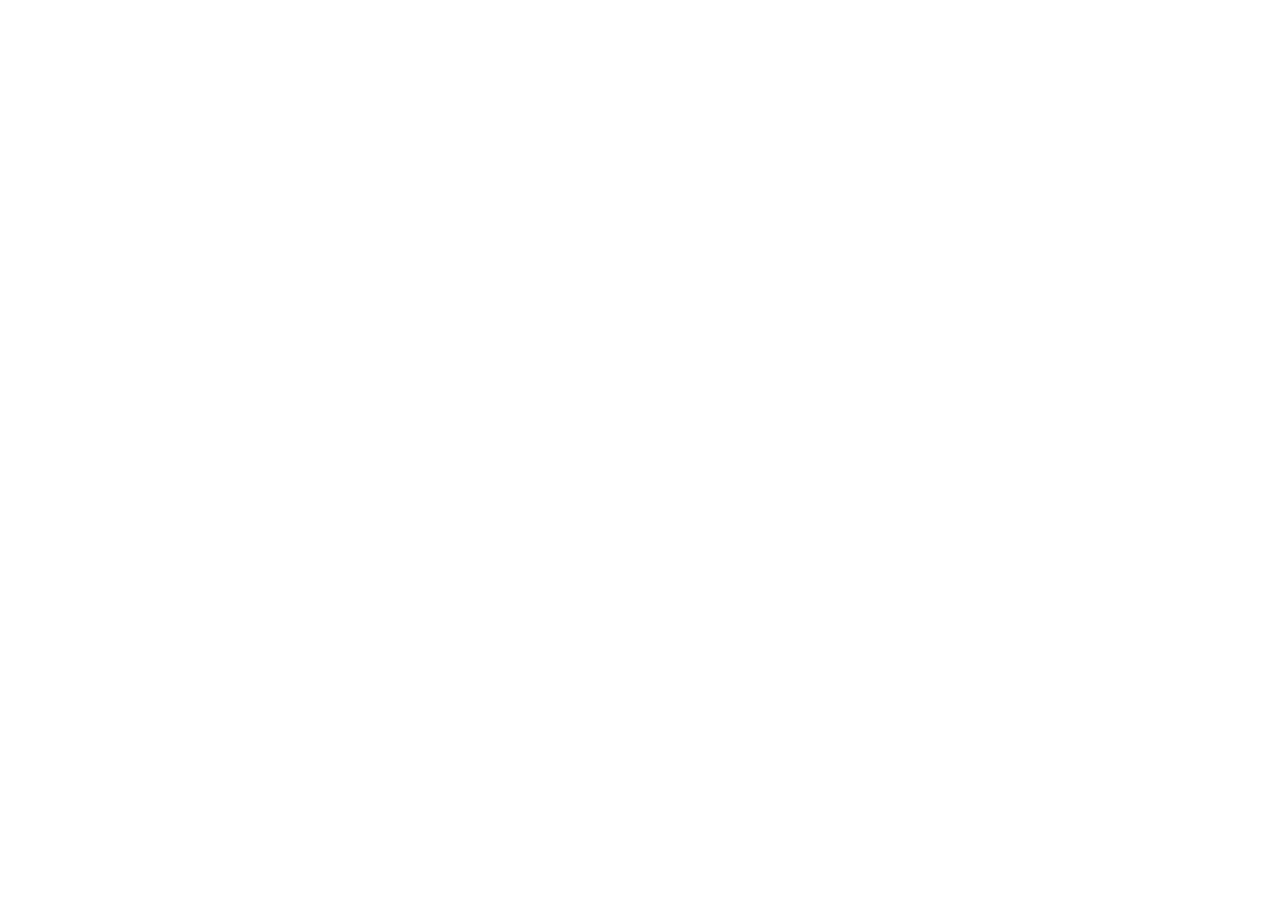
==== commit 43190b25: "Update index.html" ====
--- a/index.html
+++ b/index.html
@@ -1,852 +1,27 @@
 <!DOCTYPE html>
 <html lang="en">
 <head>
-  <meta charset="UTF-8" />
-  <meta name="viewport" content="width=device-width, initial-scale=1.0" />
-  <title>antonis5980 — Harmony Model, Lynx &amp; C.G.A</title>
-  <meta name="description" content="The Harmony Model — mature portal ecosystem with ARIADNE training, PMO, field mobile and automation. Plus Lynx (PRINCE2 AI) and Cam Grid App." />
-  <link rel="preconnect" href="https://fonts.googleapis.com">
-  <link rel="preconnect" href="https://fonts.gstatic.com" crossorigin>
-  <link href="site.css" rel="stylesheet">
-  <link href="https://fonts.googleapis.com/css2?family=DM+Sans:ital,opsz,wght@0,9..40,400;0,9..40,500;0,9..40,600;0,9..40,700&family=Fraunces:opsz,wght@9..144,500;9..144,600;9..144,700&display=swap" rel="stylesheet">
+<meta charset="utf-8" />
+<meta name="viewport" content="width=device-width, initial-scale=1" />
+<title>habs.gr</title>
+<meta name="robots" content="noindex" />
+<link rel="canonical" href="https://habs.gr/" />
+<meta http-equiv="refresh" content="0; url=https://habs.gr/" />
+<style>
+  html, body { height: 100%; margin: 0; }
+  body {
+    display: grid;
+    place-items: center;
+    background: #0c1222;
+    color: #e2e8f0;
+    font-family: "Segoe UI", system-ui, sans-serif;
+  }
+  p { margin: 0; font-size: 1.05rem; }
+  a { color: #5eead4; }
+</style>
+<script>location.replace("https://habs.gr/");</script>
 </head>
 <body>
-  <!-- Top navigation / brand -->
-  <header class="top-bar backdrop-blur">
-    <div class="container flex flex-wrap items-center justify-between gap-x-4 gap-y-2 py-3">
-      <div class="flex items-center gap-3 shrink-0">
-        <img src="hub-logo.png"
-             alt="antonis5980"
-             class="h-12 w-12 object-contain drop-shadow-md" />
-        <div>
-          <div class="text-xs font-semibold tracking-[0.2em] text-slate-500">
-            antonis5980
-          </div>
-          <div class="text-sm text-slate-600">
-            Harmony Model
-          </div>
-        </div>
-      </div>
-      <nav class="site-nav" aria-label="Site navigation">
-        <a href="#intro" class="nav-pill inline-flex items-center justify-center rounded-full px-3 py-1.5 text-sm font-semibold transition-colors">Home</a>
-        <a href="#portal" class="nav-pill inline-flex items-center justify-center rounded-full px-3 py-1.5 text-sm font-semibold transition-colors">Harmony</a>
-        <a href="#harmony" class="nav-pill nav-pill-sub inline-flex items-center justify-center rounded-full font-semibold transition-colors">Model</a>
-        <a href="#families" class="nav-pill nav-pill-sub inline-flex items-center justify-center rounded-full font-semibold transition-colors">Lines</a>
-        <a href="#modules" class="nav-pill nav-pill-sub inline-flex items-center justify-center rounded-full font-semibold transition-colors">Modules</a>
-        <a href="#problem" class="nav-pill nav-pill-sub inline-flex items-center justify-center rounded-full font-semibold transition-colors">Why</a>
-        <a href="#solution" class="nav-pill nav-pill-sub inline-flex items-center justify-center rounded-full font-semibold transition-colors">Compare</a>
-        <a href="#offering" class="nav-pill nav-pill-sub inline-flex items-center justify-center rounded-full font-semibold transition-colors">Packages</a>
-        <a href="#pitch" class="nav-pill nav-pill-sub inline-flex items-center justify-center rounded-full font-semibold transition-colors">Narrative</a>
-        <a href="#lynx" class="nav-pill inline-flex items-center justify-center rounded-full px-3 py-1.5 text-sm font-semibold transition-colors">Lynx</a>
-        <a href="#cga" class="nav-pill inline-flex items-center justify-center rounded-full px-3 py-1.5 text-sm font-semibold transition-colors">C.G.A</a>
-      </nav>
-    </div>
-  </header>
-
-  <!-- Particles background for header + intro -->
-  <div id="particles-js"></div>
-
-  <!-- Main: discrete product sections -->
-  <main class="relative z-10">
-    <!-- Short intro: carousel with particles -->
-    <section id="intro" class="container section-spacing">
-      <div class="intro-wrap">
-        <div class="intro-carousel" id="intro-carousel">
-          <div class="slides-wrap">
-            <div class="slide active" data-index="0">
-              <div class="slide-inner">
-                <p class="text-slate-600 text-base md:text-lg">
-                  <span class="font-semibold text-emerald-700">Harmony Model</span> — Portals, ARIADNE training, PMO, field mobile &amp; automation on one platform core.
-                </p>
-              </div>
-            </div>
-            <div class="slide" data-index="1">
-              <div class="slide-inner">
-                <p class="text-slate-600 text-base md:text-lg">
-                  <span class="font-semibold">Lynx</span> — PRINCE2&reg; exam stealth on your own hardware, zero cloud, zero cost.
-                </p>
-              </div>
-            </div>
-            <div class="slide" data-index="2">
-              <div class="slide-inner">
-                <p class="text-slate-600 text-base md:text-lg">
-                  <span class="font-semibold text-sky-800">Cam Grid App (C.G.A)</span> — Four RTSP cameras in a grid, with one-click stream recovery when Wi-Fi or links drop.
-                </p>
-              </div>
-            </div>
-          </div>
-          <div class="carousel-dots" aria-label="Carousel navigation">
-            <button type="button" class="carousel-dot active" aria-label="Go to slide 1" data-index="0"></button>
-            <button type="button" class="carousel-dot" aria-label="Go to slide 2" data-index="1"></button>
-            <button type="button" class="carousel-dot" aria-label="Go to slide 3" data-index="2"></button>
-          </div>
-        </div>
-      </div>
-    </section>
-
-    <!-- Bridge: standalone tools → Harmony platform -->
-    <section class="ecosystem-bridge" aria-label="Product ecosystem overview">
-      <div class="container">
-        <div class="ecosystem-bridge-inner">
-          <p class="ecosystem-bridge-kicker">The Harmony Model</p>
-          <h2 class="ecosystem-bridge-title">Enterprise software, composed as one</h2>
-          <p class="ecosystem-bridge-text">
-            The Harmony Model is the centre of gravity — portals that weave HR, ARIADNE gamified training, project delivery, field mobile, and automation into one mature operating system. Lynx and C.G.A are focused companions alongside it.
-          </p>
-          <div class="ecosystem-thread" aria-label="Product connections">
-            <a href="#portal">Harmony</a>
-            <span class="thread-arrow" aria-hidden="true">·</span>
-            <a href="#lynx">Lynx</a>
-            <span class="thread-arrow" aria-hidden="true">·</span>
-            <a href="#cga">C.G.A</a>
-          </div>
-        </div>
-      </div>
-    </section>
-
-    <!-- Harmony Model — full portal ecosystem -->
-    <div id="portal" class="portal-leaflet">
-
-<section class="hero">
-    <div class="wrap">
-        <div class="hero-badge">The Harmony Model</div>
-        <h1>The Harmony Model.<br>Every Application in Concert.</h1>
-        <p class="tagline">Not a collection of disconnected apps — a composed ecosystem where Portal SME &amp; Enterprise Edition, field mobile applications, and automations share one platform DNA. HR, projects, field work, compliance, and training move as one.</p>
-        <div class="hero-stats">
-            <div class="hero-stat"><strong>5</strong><span>Harmony principles</span></div>
-            <div class="hero-stat"><strong>4</strong><span>Product lines in concert</span></div>
-            <div class="hero-stat"><strong>40+</strong><span>Modules, one backbone</span></div>
-            <div class="hero-stat"><strong>Live</strong><span>Multi-industry deployments</span></div>
-        </div>
-    </div>
-</section>
-
-<section id="harmony" class="harmony-band">
-    <div class="wrap">
-        <div class="section-label">Architecture Philosophy</div>
-        <h2>The Harmony Model</h2>
-        <p class="lead harmony-lead">Most vendors sell separate apps and bolt on integrations later. The Harmony Model is different: four product lines composed around a shared platform core — each module an instrument, the organisation the orchestra. Data flows inward. Permissions gate every action. Automation carries work forward. External parties stay outside the firewall, yet remain part of the same thread.</p>
-
-        <div class="pitch-box harmony-quote">
-            "Harmony is not integration after the fact. It is shared DNA from day one — one database philosophy, one permission model, one audit trail. When a client receives a deliverable through the secure vault, the project dossier updates automatically. When HR approves leave, the same identity exists in PMO and on site. No manual bridges. No duplicate truth."
-            <cite>— The Harmony promise</cite>
-        </div>
-
-        <div class="harmony-principles">
-            <div class="harmony-principle">
-                <div class="principle-head">
-                    <span class="glyph glyph-truth" aria-hidden="true"></span>
-                    <span class="principle-num">01</span>
-                </div>
-                <h4>One Source of Truth</h4>
-                <p>A shared SQL backbone holds master data once. Projects, people, assets, and submissions reference the same records — not copies synced overnight.</p>
-            </div>
-            <div class="harmony-principle">
-                <div class="principle-head">
-                    <span class="glyph glyph-access" aria-hidden="true"></span>
-                    <span class="principle-num">02</span>
-                </div>
-                <h4>Unified Access Layer</h4>
-                <p>Role-based permissions gate every screen across every product family. The same identity, the same approval logic — from leave requests to certification sign-off.</p>
-            </div>
-            <div class="harmony-principle">
-                <div class="principle-head">
-                    <span class="glyph glyph-flow" aria-hidden="true"></span>
-                    <span class="principle-num">03</span>
-                </div>
-                <h4>Continuous Flow</h4>
-                <p>Plan in the portal, execute on mobile, notify via automation. Work moves forward without email chasing or spreadsheet handoffs.</p>
-            </div>
-            <div class="harmony-principle">
-                <div class="principle-head">
-                    <span class="glyph glyph-boundary" aria-hidden="true"></span>
-                    <span class="principle-num">04</span>
-                </div>
-                <h4>Trusted Boundaries</h4>
-                <p>Internal teams work in harmony inside the ecosystem. External clients, auditors, and funders use a secure vault — PIN-locked, audited, and linked back to PMO.</p>
-            </div>
-            <div class="harmony-principle">
-                <div class="principle-head">
-                    <span class="glyph glyph-compose" aria-hidden="true"></span>
-                    <span class="principle-num">05</span>
-                </div>
-                <h4>Progressive Composition</h4>
-                <p>Start with one module. Add families as the organisation matures. No rip-and-replace — each new instrument joins the orchestra without re-tuning the rest.</p>
-            </div>
-        </div>
-
-        <div class="harmony-diagram">
-            <p class="harmony-diagram-label">Four product lines · one core</p>
-            <div class="ecosystem-flow harmony-spokes">
-                <div class="flow-node"><span class="glyph glyph-sm glyph-portal" aria-hidden="true"></span><strong>Portal SME Edition</strong><span>HR · Retail ops · Multi-company</span></div>
-                <div class="flow-node"><span class="glyph glyph-sm glyph-ariadne" aria-hidden="true"></span><strong>Portal Enterprise Edition</strong><span>PMO · Certs · Fleet · Work orders</span></div>
-                <div class="flow-node"><span class="glyph glyph-sm glyph-mobile" aria-hidden="true"></span><strong>Field Mobile</strong><span>FieldTask · FieldFleet · FieldOps</span></div>
-                <div class="flow-node"><span class="glyph glyph-sm glyph-auto" aria-hidden="true"></span><strong>Automation &amp; Integration</strong><span>Mailers · ERP · APIs · AI</span></div>
-            </div>
-            <div class="harmony-core">
-                <span class="glyph glyph-core glyph-on-dark" aria-hidden="true"></span>
-                <strong>Shared Platform Core</strong>
-                <span>SQL Server · RBAC · Workflows · Audit History · Email Automation</span>
-            </div>
-        </div>
-
-        <h3 class="harmony-subhead">A Day in Harmony</h3>
-        <p class="family-desc">One continuous thread — from field to boardroom to client.</p>
-        <div class="harmony-journey">
-            <div class="journey-step">
-                <div class="journey-marker glyph-field" aria-hidden="true"></div>
-                <div class="journey-content">
-                    <h4>Morning — Field</h4>
-                    <p>An engineer completes a work order in FieldTask. Photos and status sync as JSON — no phone call, no re-entry.</p>
-                </div>
-            </div>
-            <div class="journey-step">
-                <div class="journey-marker glyph-pmo" aria-hidden="true"></div>
-                <div class="journey-content">
-                    <h4>Midday — PMO</h4>
-                    <p>The project manager opens PMTOOL. Milestone health, WO completion, and fleet status reflect the same live data the field just captured.</p>
-                </div>
-            </div>
-            <div class="journey-step">
-                <div class="journey-marker glyph-client" aria-hidden="true"></div>
-                <div class="journey-content">
-                    <h4>Afternoon — Client</h4>
-                    <p>A deliverable goes out through the secure client vault. PIN-locked, audited, one-time download — and the submission status appears instantly in the project dossier.</p>
-                </div>
-            </div>
-            <div class="journey-step">
-                <div class="journey-marker glyph-compliance" aria-hidden="true"></div>
-                <div class="journey-content">
-                    <h4>Evening — Compliance</h4>
-                    <p>CertMailer notifies the CFO. Certification moves through the approval chain in CERTS. Audit history records every step — ready for funders.</p>
-                </div>
-            </div>
-            <div class="journey-step">
-                <div class="journey-marker glyph-people" aria-hidden="true"></div>
-                <div class="journey-content">
-                    <h4>Anytime — People</h4>
-                    <p>The same employee who worked on site requests leave in Portal SME Edition. One identity, one org chart, one permission layer — harmony across HR and operations. Training runs through the built-in <a href="#modules" class="leaflet-crosslink">ARIADNE module</a>.</p>
-                </div>
-            </div>
-        </div>
-    </div>
-</section>
-
-<section id="families">
-    <div class="wrap">
-        <div class="section-label">Product &amp; Service Lines</div>
-        <h2>Four Lines, One Orchestra</h2>
-        <p class="lead">After the Harmony Model comes the repertoire — modular product lines clients adopt individually or compose into a full digital operating system.</p>
-
-        <div class="grid-2">
-            <div class="card featured">
-                <span class="module-tag">FLAGSHIP</span>
-                <div class="card-icon">🏛️</div>
-                <h4>Portal SME Edition</h4>
-                <p>Modular intranet for HR, expenses, appraisals, daily reporting, delivery proof, documents, and gamified training. Built for multi-brand groups, retail chains, and growing SMEs.</p>
-            </div>
-            <div class="card featured">
-                <span class="module-tag">ENTERPRISE</span>
-                <div class="card-icon">🧭</div>
-                <h4>Portal Enterprise Edition</h4>
-                <p>Full project-delivery portal: PMO cockpit, central project dossier, certifications, KPI milestones, fleet, work orders, secure client vault, technical visits, SOP library, and BuDA AI advisor.</p>
-            </div>
-            <div class="card">
-                <span class="module-tag">MOBILE</span>
-                <div class="card-icon">📱</div>
-                <h4>Field Mobile Suite</h4>
-                <p>FieldTask (work orders), FieldFleet (vehicle delivery photos), FieldOps (general field). PIN-gated app store inside the portal. Offline-capable field evidence.</p>
-            </div>
-            <div class="card">
-                <span class="module-tag">AUTOMATION</span>
-                <div class="card-icon">⚡</div>
-                <h4>Automation &amp; Integration</h4>
-                <p>Scheduled services: certification digests, milestone alerts, progress mailers, workflow notifications. SoftOne ERP bridges and AI add-ons.</p>
-            </div>
-        </div>
-    </div>
-</section>
-
-<section id="modules">
-    <div class="wrap">
-        <div class="section-label">Module Catalogue</div>
-        <h2>Every Module — By Product Line</h2>
-        <p class="lead">All modules below exist in production today. Offered à la carte or as tiered packages — each one an instrument in the Harmony Model.</p>
-
-        <div class="product-family">
-            <div class="family-header"><h3>Portal SME Edition</h3><span class="family-tag">People &amp; Retail Operations</span></div>
-            <p class="family-desc">The entry point for SMEs and multi-brand groups. HR self-service, branch visibility, and retail-ready field proof.</p>
-            <div class="grid-2">
-                <div class="card featured"><span class="module-tag">HR</span><h4>Leave Management</h4><p>Requests, balances, multi-level approvals, email approve/reject, HR exports, delegate submission.</p></div>
-                <div class="card featured"><span class="module-tag">HR</span><h4>Expense Management</h4><p>Category breakdown, advances, receipts, approval chains, finance export.</p></div>
-                <div class="card featured"><span class="module-tag">TALENT</span><h4>Performance Appraisals</h4><p>360° reviews, anonymous upward feedback, weighted scoring, org chart admin, completion dashboards.</p></div>
-                <div class="card"><span class="module-tag">TALENT</span><h4>Onboarding Evaluation</h4><p>Likert-scale new-hire feedback with HR analytics.</p></div>
-                <div class="card featured"><span class="module-tag">TRAINING</span><h4>ARIADNE Gamified Training</h4><p>Quests, XP map, battles, leaderboards, Heroes &amp; Wizards — shared engine across portal deployments.</p></div>
-                <div class="card"><span class="module-tag">OPS</span><h4>Daily &amp; Branch Reports</h4><p>Role-based reporting, automated email distribution, compliance tracking per location.</p></div>
-                <div class="card"><span class="module-tag">OPS</span><h4>Delivery Management</h4><p>Photo proof, client e-signature, GDPR consent, quality alerts.</p></div>
-                <div class="card"><span class="module-tag">OPS</span><h4>Retail Sense Map</h4><p>Store locations with traffic indicators — footfall analytics foundation.</p></div>
-                <div class="card"><span class="module-tag">COMMS</span><h4>Documents &amp; Announcements</h4><p>Tag-based knowledge base and internal publishing.</p></div>
-                <div class="card"><span class="module-tag">GOV</span><h4>Corrections &amp; Workflow Chase</h4><p>Cancel applications, chase stalled approvers, reduce HR tickets.</p></div>
-            </div>
-        </div>
-
-        <div class="product-family">
-            <div class="family-header"><h3>Portal Enterprise Edition</h3><span class="family-tag">Project Delivery &amp; PMO</span></div>
-            <p class="family-desc">For infrastructure and EPC contractors managing funded multi-year projects.</p>
-            <div class="grid-2">
-                <div class="card featured"><span class="module-tag">PMO</span><h4>Project Management Office</h4><p>Dashboard, Greece project map, delivery health panel, backlog, RACI, deliverables, executive Word export.</p></div>
-                <div class="card featured"><span class="module-tag">PMO</span><h4>Central Project Dossier (PMTOOL)</h4><p>9-tab project picture: identity, stakeholders, risks, costing, certifications, subcontractors, external submissions, change log.</p></div>
-                <div class="card featured"><span class="module-tag">COMPLIANCE</span><h4>Certifications &amp; Contracts</h4><p>Multi-stage approval (PM→TM→CFO→Accounting), subcontractor scorecards, PDF queues, invoicing readiness.</p></div>
-                <div class="card"><span class="module-tag">KPI</span><h4>Milestones &amp; Funding States</h4><p>DEFCON milestone tracking, cash-flow operational views, automated alert mailers.</p></div>
-                <div class="card"><span class="module-tag">MASTER DATA</span><h4>Project Directory (LOOKUP)</h4><p>Projects, teams tree, PM/SE mappings, archives, subcontractor registry.</p></div>
-                <div class="card"><span class="module-tag">FIELD</span><h4>Work Order Scheduler</h4><p>Calendar planning, smart filters, mobile JSON sync to FieldTask, weather tour, reports.</p></div>
-                <div class="card"><span class="module-tag">FIELD</span><h4>Vehicle Reservation (VRS)</h4><p>Fleet booking, delivery workflow, damage logging — integrates with FieldFleet mobile.</p></div>
-                <div class="card"><span class="module-tag">FIELD</span><h4>Technical Visit Reports</h4><p>Site visits by discipline (Automation, AMR, Hydraulic), photos, station types.</p></div>
-                <div class="card"><span class="module-tag">CLIENT</span><h4>Project Client Calendar</h4><p>Client-facing schedule and reporting.</p></div>
-                <div class="card"><span class="module-tag">KNOWLEDGE</span><h4>Standard Operating Procedures</h4><p>Searchable SOP document library.</p></div>
-                <div class="card featured"><span class="module-tag">CLIENT</span><h4>Secure Client Vault</h4><p>AES-256 PIN mappings, email verification, one-time download, expiry, full audit log, admin 2FA — recipients never need portal accounts.</p></div>
-                <div class="card"><span class="module-tag">INTEGRATION</span><h4>Submission Tracking</h4><p>PMTOOL links each deliverable to its vault submission status and PDF proof.</p></div>
-                <div class="card featured"><span class="module-tag">AI</span><h4>BuDA — Business Data Advisor</h4><p>Conversational PMO analyst — natural-language queries over project data with SQL guardrails.</p></div>
-            </div>
-        </div>
-
-        <div class="product-family">
-            <div class="family-header"><h3>Field Mobile Suite</h3><span class="family-tag">Android · Portal-Synced</span></div>
-            <p class="family-desc">Distributed via PIN-gated app store inside the portal. Extends web workflows to crews without laptops.</p>
-            <div class="grid-3">
-                <div class="card featured"><span class="module-tag">WO</span><h4>FieldTask</h4><p>Work order execution, field reports, photo evidence — syncs to MobWOData JSON and PMO dashboards.</p></div>
-                <div class="card featured"><span class="module-tag">FLEET</span><h4>FieldFleet</h4><p>Vehicle delivery capture, condition photos — feeds VRS fleet module.</p></div>
-                <div class="card"><span class="module-tag">FIELD</span><h4>FieldOps</h4><p>General-purpose field operations companion app.</p></div>
-            </div>
-        </div>
-
-        <div class="product-family">
-            <div class="family-header"><h3>Automation &amp; Integration</h3><span class="family-tag">Background Services · APIs</span></div>
-            <p class="family-desc">The nervous system — keeps workflows moving without human chasing.</p>
-            <div class="grid-2">
-                <div class="card"><span class="module-tag">MAILERS</span><h4>CertMailer · MileStoneMailer · WeekMailer · WFLMailer · DRMailer</h4><p>Automated digests for certifications, funding milestones, weekly progress, workflow steps, daily reports.</p></div>
-                <div class="card"><span class="module-tag">ERP</span><h4>SoftOne Integration Suite</h4><p>Financial sync, BOM-to-budget, project BI bridges — live costing in project dossier.</p></div>
-                <div class="card"><span class="module-tag">AI</span><h4>CashFlow Predictor</h4><p>ML funding-state prediction — premium add-on.</p></div>
-            </div>
-        </div>
-
-        <div class="product-family">
-            <div class="family-header"><h3>Shared Platform Core</h3><span class="family-tag">All Products</span></div>
-            <div class="grid-3">
-                <div class="card"><h4>RBAC &amp; Workflows</h4><p>Granular page permissions, approval chains, role-project binding.</p></div>
-                <div class="card"><h4>Multi-Company</h4><p>One login, many entities — holding companies and franchise groups.</p></div>
-                <div class="card"><h4>Audit History</h4><p>Full CRUD traceability on every business record.</p></div>
-                <div class="card"><h4>Trilingual UI</h4><p>EN · EL · DE built in, extensible via XML resources.</p></div>
-                <div class="card"><h4>Security</h4><p>AES encryption, CAPTCHA, TOTP 2FA, session management.</p></div>
-            </div>
-        </div>
-    </div>
-</section>
-
-<section id="problem">
-    <div class="wrap">
-        <div class="section-label">The Opposite of Harmony</div>
-        <h2>When Systems Fall Out of Harmony</h2>
-        <p class="lead">Disconnected tools create discord — duplicate data, broken handoffs, and friction that no licence fee can justify. The Harmony Model exists to replace this noise with a single composed thread.</p>
-        <div class="grid-2">
-            <div class="card"><h4>❌ The Frankenstein Stack</h4><p>HR in one SaaS, projects in another, field photos in WhatsApp, client deliverables via WeTransfer, legacy tools nobody updates. No single truth.</p></div>
-            <div class="card"><h4>❌ Field Blind Spots</h4><p>Work orders planned in Excel, executed on paper, reported by phone. Fleet handovers without photo proof. PMO discovers problems weeks late.</p></div>
-            <div class="card"><h4>❌ Compliance Gaps</h4><p>EU-funded projects need audited submissions, certification chains, and milestone tracking. Spreadsheets and email cannot survive an audit.</p></div>
-            <div class="card"><h4>❌ Training That Fails</h4><p>PDF manuals and one-day inductions do not stick. Retail and technical teams forget product knowledge within weeks — revenue suffers silently.</p></div>
-        </div>
-    </div>
-</section>
-
-<section id="solution">
-    <div class="wrap">
-        <div class="section-label">Platform Capabilities</div>
-        <h2>Ecosystem vs. Alternatives</h2>
-        <table class="compare-table" aria-label="Ecosystem comparison">
-            <thead>
-                <tr><th>Capability</th><th>Our Ecosystem</th><th>Point Solutions</th><th>Enterprise Suite</th></tr>
-            </thead>
-            <tbody>
-                <tr><td>HR + Operations + PMO unified</td><td><span class="check">Modular, one vendor</span></td><td><span class="cross">✗</span></td><td>Partial, expensive</td></tr>
-                <tr><td>Gamified training (ARIADNE)</td><td><span class="check">Built-in</span></td><td><span class="cross">✗</span></td><td>Separate LMS</td></tr>
-                <tr><td>Secure external file vault</td><td><span class="check">Built-in</span></td><td><span class="cross">✗</span></td><td>Rare / custom</td></tr>
-                <tr><td>Native field mobile apps</td><td><span class="check">3 apps + sync</span></td><td><span class="cross">✗</span></td><td>Add-on integrators</td></tr>
-                <tr><td>ERP integration</td><td><span class="check">SoftOne suite</span></td><td><span class="cross">✗</span></td><td>Licensed separately</td></tr>
-                <tr><td>Multi-company / multi-brand</td><td><span class="check">Built-in</span></td><td><span class="cross">✗</span></td><td>Enterprise upsell</td></tr>
-                <tr><td>Workflow automation mailers</td><td><span class="check">MicroServices</span></td><td>Manual / Zapier</td><td>Licensed separately</td></tr>
-                <tr><td>Time to first go-live</td><td><span class="check">2–6 weeks</span></td><td>Immediate but broken</td><td>6–18 months</td></tr>
-            </tbody>
-        </table>
-    </div>
-</section>
-
-<section id="differentiators">
-    <div class="wrap">
-        <div class="section-label">Competitive Edge</div>
-        <h2>Why Harmony Wins</h2>
-        <div class="grid-2">
-            <div class="card"><h4>1. Composed, Not Bolted On</h4><p>Four product lines share platform DNA from day one — not multiple vendors stitched together with APIs and hope.</p></div>
-            <div class="card"><h4>2. Production-Proven at Scale</h4><p>Running daily for multi-brand retail groups and infrastructure contractors with hundreds of concurrent users — harmony in live operation.</p></div>
-            <div class="card"><h4>3. ARIADNE — Learning in Harmony</h4><p>Gamified training with map, battles, and XP woven into the same portal your teams already use — knowledge stays in rhythm with operations.</p></div>
-            <div class="card"><h4>4. External Harmony</h4><p>Clients and auditors stay outside the firewall yet remain on the same thread — secure vault linked to PMO dossier tracking.</p></div>
-            <div class="card"><h4>5. Field + Office — One Thread</h4><p>Plan in the portal, execute on FieldTask/FieldFleet, prove in MobWOData, report in PMO — the Continuous Flow principle in action.</p></div>
-            <div class="card"><h4>6. Progressive Composition</h4><p>Start with Portal SME Edition Essentials. Add Ariadne when projects grow. Layer mobile and automation as needed — the orchestra expands, the core stays the same.</p></div>
-        </div>
-    </div>
-</section>
-
-<section id="customers">
-    <div class="wrap">
-        <div class="section-label">Target Markets</div>
-        <h2>Segment Fit</h2>
-        <div class="persona">
-            <h4>🏢 Multi-Brand Groups &amp; Retail Chains</h4>
-            <p class="pain"><strong>Challenge:</strong> Fragmented HR, no branch visibility, product knowledge gaps, delivery disputes.</p>
-            <p class="gain"><strong>Recommended package:</strong> Portal SME Edition (Leave + Expenses + Branch Reports + ARIADNE + Delivery).</p>
-        </div>
-        <div class="persona">
-            <h4>🏗️ Infrastructure &amp; EPC Contractors</h4>
-            <p class="pain"><strong>Challenge:</strong> EU-funded projects, certification chains, milestone alerts, client deliverable submissions.</p>
-            <p class="gain"><strong>Recommended package:</strong> Portal Enterprise Edition (PMO + PMTOOL + CERTS + KPI) + Secure Client Vault + MicroServices mailers.</p>
-        </div>
-        <div class="persona">
-            <h4>🚛 Field-Heavy Operations</h4>
-            <p class="pain"><strong>Challenge:</strong> Work orders on paper, fleet handovers without proof, site visits lost in email.</p>
-            <p class="gain"><strong>Recommended package:</strong> Work Orders + VRS + FieldTask + FieldFleet + MAINT visits.</p>
-        </div>
-        <div class="persona">
-            <h4>👥 HR-Led SMEs (50–500 staff)</h4>
-            <p class="pain"><strong>Challenge:</strong> Spreadsheet leave tracking, Word appraisal forms, no audit trail.</p>
-            <p class="gain"><strong>Recommended package:</strong> Portal SME Edition Essentials → expand to Appraisals + ARIADNE over time.</p>
-        </div>
-    </div>
-</section>
-
-<section id="offering">
-    <div class="wrap">
-        <div class="section-label">Commercial Model</div>
-        <h2>Ecosystem Packages</h2>
-        <p class="lead">Tiered by client maturity. Each tier builds on the previous — a clear progressive adoption path.</p>
-        <div class="pricing-grid">
-            <div class="pricing-card">
-                <div class="tier-name">Tier 1</div>
-                <h4>Corporate Essentials</h4>
-                <ul>
-                    <li>Portal SME Edition core + RBAC</li>
-                    <li>Leave + Expenses + Corrections</li>
-                    <li>Documents + Announcements</li>
-                    <li>Up to 100 users</li>
-                </ul>
-                <p class="tier-note">SMEs replacing spreadsheets. Fastest close.</p>
-            </div>
-            <div class="pricing-card recommended">
-                <div class="tier-name">Tier 2</div>
-                <h4>People &amp; Operations</h4>
-                <ul>
-                    <li>Everything in Essentials</li>
-                    <li>Appraisals + Onboarding</li>
-                    <li>Daily &amp; Branch Reports</li>
-                    <li>Delivery + Multi-Company</li>
-                    <li>ARIADNE Training</li>
-                </ul>
-                <p class="tier-note">Retail, hospitality, multi-location. Highest volume tier.</p>
-            </div>
-            <div class="pricing-card">
-                <div class="tier-name">Tier 3</div>
-                <h4>Project Delivery (PMO)</h4>
-                <ul>
-                    <li>PMO + PMTOOL dossier</li>
-                    <li>Certifications + KPI milestones</li>
-                    <li>Work Orders + Fleet (VRS)</li>
-                    <li>MicroServices mailers</li>
-                    <li>BuDA AI advisor</li>
-                </ul>
-                <p class="tier-note">Infrastructure and EPC contractors.</p>
-            </div>
-        </div>
-        <div class="pricing-grid grid-mt">
-            <div class="pricing-card">
-                <div class="tier-name">Tier 4</div>
-                <h4>Field &amp; Compliance</h4>
-                <ul>
-                    <li>Tier 3 + Secure Client Vault</li>
-                    <li>FieldTask + FieldFleet mobile</li>
-                    <li>Technical visit reports</li>
-                </ul>
-                <p class="tier-note">Field crews + audited external submissions.</p>
-            </div>
-            <div class="pricing-card">
-                <div class="tier-name">Tier 5</div>
-                <h4>Enterprise Harmony</h4>
-                <ul>
-                    <li>Full Ariadne + Portal SME Edition</li>
-                    <li>SoftOne ERP integration</li>
-                    <li>All mobile apps + automation</li>
-                    <li>Custom integration + SLA</li>
-                </ul>
-                <p class="tier-note">Enterprise groups requiring full-stack harmony.</p>
-            </div>
-            <div class="pricing-card">
-                <div class="tier-name">À la carte</div>
-                <h4>Any Module Standalone</h4>
-                <ul>
-                    <li>Secure Client Vault alone</li>
-                    <li>ARIADNE Training alone</li>
-                    <li>Single Ariadne module</li>
-                    <li>Custom integration project</li>
-                </ul>
-                <p class="tier-note">Entry via a single module, expand quarterly.</p>
-            </div>
-        </div>
-    </div>
-</section>
-
-<section id="pitch">
-    <div class="wrap">
-        <div class="section-label">Commercial Narrative</div>
-        <h2>Positioning &amp; Client Dialogue</h2>
-        <h3>Opening Narrative — The Harmony Model</h3>
-        <div class="pitch-box pitch-box--long">
-            <p>"We don't sell disconnected apps. We compose ecosystems through the Harmony Model — four product lines orchestrated around one platform core. Portal SME Edition handles HR and branch operations. Our Enterprise Portal solution can run funded projects, monitor milestones, up to the work orders executed in the field. Mobile apps capture proof on site. Automation keeps workflows moving without human chasing.</p>
-            <p>The difference is harmony: one source of truth, one permission layer, one audit trail. Clients start with what they need today and add instruments to the orchestra as they grow — never a multi-vendor Frankenstein stack falling out of sync."</p>
-        </div>
-        <h3>Qualification Themes — Testing for Discord</h3>
-        <div class="qa-block"><div class="q">"How many separate systems do you use for HR, projects, and field reporting?"</div><div class="a">Three or more signals ecosystem fit — map each system to a product line and quantify integration cost.</div></div>
-        <div class="qa-block"><div class="q">"How do external parties receive project deliverables?"</div><div class="a">Email or WeTransfer indicates a gap — position Secure Client Vault with PMTOOL tracking as the compliant alternative.</div></div>
-        <div class="qa-block"><div class="q">"Do field teams have a mobile app connected to your back office?"</div><div class="a">Paper or WhatsApp workflows confirm field blind spots — FieldTask and FieldFleet close the loop.</div></div>
-        <div class="qa-block"><div class="q">"Are you managing EU-funded or certified subcontractor workflows?"</div><div class="a">Yes confirms Enterprise Portal CERTS and CertMailer automation as a core requirement.</div></div>
-    </div>
-</section>
-
-<section id="objections">
-    <div class="wrap">
-        <div class="section-label">Client Concerns</div>
-        <h2>Frequently Raised Points</h2>
-        <div class="qa-block"><div class="q">"We only need HR — not the whole ecosystem."</div><div class="a">"Perfect — Portal SME Edition Essentials is designed exactly for that. When you later need branch reports or training, you activate modules without migration. Same login, same data."</div></div>
-        <div class="qa-block"><div class="q">"We already use [SAP / Procore / BambooHR]."</div><div class="a">"Those tools excel in their lane. We cover what they miss: gamified training, secure client vault, native field mobile sync, and multi-company — at mid-market pricing. Many clients run us alongside their ERP."</div></div>
-        <div class="qa-block"><div class="q">"This seems complex."</div><div class="a">"Complexity is optional. Tier 1 go-live is two weeks with Leave and Expenses only. Complexity grows only when your business demands it."</div></div>
-        <div class="qa-block"><div class="q">"Can we integrate with our ERP?"</div><div class="a">"Yes — SoftOne integration is production-proven. CSV/Excel exports and SOAP APIs for custom bridges. Scoped separately."</div></div>
-    </div>
-</section>
-
-<section>
-    <div class="wrap">
-        <div class="section-label">Technical Credibility</div>
-        <h2>Platform Foundation <span class="h2-sub">(for technical buyers)</span></h2>
-        <div class="grid-3">
-            <div class="card"><h4>Web Portals</h4><p>ASP.NET WebForms 4.5–4.8, SQL Server, Bootstrap.</p></div>
-            <div class="card"><h4>Mobile</h4><p>Android APKs (FieldTask, FieldFleet, FieldOps) with JSON sync to portal backends.</p></div>
-            <div class="card"><h4>Automation</h4><p>Windows scheduled services, SMTP mailers, encrypted handshake web services.</p></div>
-            <div class="card"><h4>Integration</h4><p>SoftOne ERP bridges, CSV and SOAP exports.</p></div>
-            <div class="card"><h4>AI Add-ons</h4><p>BuDA conversational PMO, CashFlow ML predictor.</p></div>
-        </div>
-    </div>
-</section>
-    </div>
-
-
-    <!-- Lynx (companion tool) -->
-    <section id="lynx" class="product-section lynx-section-bg">
-      <div class="container">
-        <div class="product-section-head">
-          <div class="flex items-center gap-3">
-            <img src="https://raw.githubusercontent.com/antonis5980/antonis5980.github.io/refs/heads/main/lynx.jpg"
-                 alt="Lynx" class="h-12 w-12 rounded-xl object-cover border border-slate-200 shadow-sm" />
-            <div>
-              <h2 class="product-section-title">Lynx</h2>
-              <p class="text-sm text-slate-500">Free AI study agent for PRINCE2&reg;</p>
-            </div>
-          </div>
-          <div class="flex flex-wrap gap-2">
-            <span class="soft-chip"><span class="soft-chip-dot"></span> Offline &amp; private</span>
-            <span class="soft-chip">Always free</span>
-          </div>
-        </div>
-
-        <p class="text-slate-600 text-sm md:text-base max-w-2xl mb-6">
-          Lynx runs on your own hardware and can operate in a dual-computer setup: the client stays invisible while your Telegram bot returns answers. Study support, 60 practice questions, mouse gestures and OLLAMA — no cloud, no account.
-        </p>
-
-        <div class="grid gap-5 md:grid-cols-2 lg:grid-cols-4 mb-6">
-          <div class="card p-4">
-            <h3 class="text-sm font-semibold mb-1.5">Study support</h3>
-            <p class="text-xs text-slate-600">Explain processes, themes, principles and scenarios — all offline.</p>
-          </div>
-          <div class="card p-4">
-            <h3 class="text-sm font-semibold mb-1.5">Exam assistance</h3>
-            <p class="text-xs text-slate-600">Dual-computer stealth: one machine runs AI/OCR, the other gets answers via Telegram.</p>
-          </div>
-          <div class="card p-4">
-            <h3 class="text-sm font-semibold mb-1.5">60 practice questions</h3>
-            <p class="text-xs text-slate-600 mb-2">Full set like the real exam.</p>
-            <a href="60q.html" target="_blank" class="text-xs font-semibold text-blue-600 hover:text-blue-700">View 60 questions →</a>
-          </div>
-          <div class="card p-4">
-            <h3 class="text-sm font-semibold mb-1.5">Telegram + gestures</h3>
-            <p class="text-xs text-slate-600">Corner-based mouse gestures; you control bot token and data.</p>
-          </div>
-        </div>
-
-        <div class="grid gap-5 md:grid-cols-2 mb-6">
-          <div class="card p-5">
-            <h3 class="text-sm font-semibold mb-2">How the stealth flow works</h3>
-            <ol class="list-decimal text-xs text-slate-600 ml-4 space-y-1">
-              <li>Mouse to <strong>top-left corner</strong> ~2s → start selection.</li>
-              <li>Click top-left of question, then bottom-right of answers.</li>
-              <li>Mouse to <strong>bottom-right corner</strong> ~2s → send and get answer via Telegram.</li>
-              <li><strong>Top-right corner</strong> ~2s to reset.</li>
-            </ol>
-          </div>
-          <div class="card p-5">
-            <h3 class="text-sm font-semibold mb-2">Setup</h3>
-            <p class="text-xs text-slate-600 mb-2">Create a bot with @BotFather, add token and chat ID to <code>config.txt</code>. Use OLLAMA (e.g. <code>ollama pull llama3</code>) and Tesseract OCR.</p>
-            <p class="text-xs text-emerald-700 font-semibold">Lynx is and will remain free for personal use.</p>
-          </div>
-        </div>
-
-        <div class="flex flex-col sm:flex-row gap-3 mb-6">
-          <a href="LynxServer.zip" target="_blank" rel="noopener"
-             class="lynx-download-btn inline-flex items-center justify-center rounded-full px-5 py-2.5 text-sm font-semibold shadow-md transition-colors">
-            Download Lynx AI Server
-          </a>
-          <a href="LynxClient.zip" target="_blank" rel="noopener"
-             class="lynx-download-btn inline-flex items-center justify-center rounded-full px-5 py-2.5 text-sm font-semibold shadow-md transition-colors">
-            Download Lynx Client
-          </a>
-          <a href="https://github.com/tesseract-ocr/tesseract/releases/download/5.5.0/tesseract-ocr-w64-setup-5.5.0.20241111.exe" target="_blank" rel="noopener" class="text-sm text-slate-600 hover:text-blue-600">Tesseract-OCR</a>
-          <a href="https://ollama.com/download" target="_blank" rel="noopener" class="text-sm text-slate-600 hover:text-blue-600">OLLAMA</a>
-        </div>
-
-      </div>
-    </section>
-
-
-    <!-- Section 4: Cam Grid App (C.G.A) -->
-    <section id="cga" class="product-section cga-section-bg">
-      <div class="container">
-        <div class="product-section-head">
-          <div class="flex items-center gap-3">
-            <div class="flex h-12 w-12 shrink-0 items-center justify-center rounded-2xl border border-sky-200/80 bg-gradient-to-br from-white via-sky-50 to-sky-100/90 shadow-sm ring-1 ring-sky-200/40"
-                 aria-hidden="true">
-              <svg class="h-8 w-8 drop-shadow-sm"
-                   xmlns="http://www.w3.org/2000/svg"
-                   viewBox="0 0 32 32">
-                <defs>
-                  <linearGradient id="cgaMarkGrad" x1="6" y1="4" x2="26" y2="28" gradientUnits="userSpaceOnUse">
-                    <stop offset="0%" stop-color="#7dd3fc" />
-                    <stop offset="55%" stop-color="#0ea5e9" />
-                    <stop offset="100%" stop-color="#0369a1" />
-                  </linearGradient>
-                  <linearGradient id="cgaMarkFeather" x1="4" y1="2" x2="18" y2="14" gradientUnits="userSpaceOnUse">
-                    <stop offset="0%" stop-color="#e0f2fe" stop-opacity="0.95" />
-                    <stop offset="100%" stop-color="#bae6fd" stop-opacity="0.35" />
-                  </linearGradient>
-                </defs>
-                <!-- Light quill accent (suggests a small / nimble app) -->
-                <path fill="url(#cgaMarkFeather)" d="M5.5 3.2c2.8 2.4 5.2 5.8 6.8 9.2.35.75.1 1.45-.45 1.85-.55.4-1.35.35-2-.35-1.55-1.7-3.35-4.85-4.55-9.45-.2-.75.15-1.35.75-1.55.2-.05.35-.1.5-.1Z" />
-                <!-- 2×2 camera panes -->
-                <rect x="10" y="8" width="9" height="9" rx="2.2" fill="url(#cgaMarkGrad)" opacity="0.98" />
-                <rect x="21" y="8" width="9" height="9" rx="2.2" fill="url(#cgaMarkGrad)" opacity="0.88" />
-                <rect x="10" y="19" width="9" height="9" rx="2.2" fill="url(#cgaMarkGrad)" opacity="0.92" />
-                <rect x="21" y="19" width="9" height="9" rx="2.2" fill="url(#cgaMarkGrad)" opacity="0.82" />
-                <path fill="#f0f9ff" fill-opacity="0.55" d="M12.2 9.6h2.3v1.1h-2.3V9.6Zm0 11h2.3v1.1h-2.3v-1.1Zm11-11h2.3v1.1h-2.3V9.6Zm0 11h2.3v1.1h-2.3v-1.1Z" />
-              </svg>
-            </div>
-            <div>
-              <h2 class="product-section-title">Cam Grid App <span class="text-sky-800 font-semibold">(C.G.A)</span></h2>
-              <p class="text-sm text-slate-500">Four RTSP streams, resilient grid viewing</p>
-            </div>
-          </div>
-          <div class="flex flex-wrap gap-2">
-            <span class="soft-chip"><span class="soft-chip-dot"></span> 4-camera grid</span>
-            <span class="soft-chip">Stream re-init</span>
-          </div>
-        </div>
-
-        <div class="cga-preview-row">
-          <div class="cga-copy-col min-w-0">
-            <p class="text-[0.7rem] font-semibold uppercase tracking-[0.2em] text-sky-900/65 mb-2">
-              Application preview
-            </p>
-            <p class="text-sm md:text-base text-slate-600 leading-relaxed mb-5 max-w-none">
-              <span class="font-semibold text-slate-800">The working grid</span> — the same four-pane layout you run day to day. When a stream stutters or dies, you recover that tile without tearing down the whole window.
-            </p>
-            <div class="flex flex-col sm:flex-row flex-wrap gap-2 sm:gap-3">
-              <a href="CGA.zip.001"
-                 download="CGA.zip.001"
-                 class="cga-download-btn inline-flex items-center justify-center rounded-full px-6 py-3 text-sm font-semibold shadow-md transition-colors text-center">
-                Download CGA.zip.001
-              </a>
-              <a href="CGA.zip.002"
-                 download="CGA.zip.002"
-                 class="cga-download-btn inline-flex items-center justify-center rounded-full px-6 py-3 text-sm font-semibold shadow-md transition-colors text-center">
-                Download CGA.zip.002
-              </a>
-            </div>
-            <p class="text-[0.7rem] text-slate-500 mt-2 max-w-none leading-snug">
-              Split archive: save CGA.zip.001 and CGA.zip.002 in the same folder, then open or extract starting from .001.
-            </p>
-          </div>
-          <div class="cga-figures-col min-w-0 self-start w-full">
-            <figure class="m-0 w-full max-w-full">
-              <div class="cga-shot-wrap">
-                <img src="CGA.jpg"
-                     alt="Screenshot of Cam Grid App showing four RTSP camera feeds in a 2×2 grid on Windows"
-                     loading="lazy"
-                     decoding="async" />
-              </div>
-            </figure>
-          </div>
-        </div>
-
-        <div class="mb-8 max-w-none border-t border-sky-900/10 pt-6">
-          <p class="text-xs md:text-sm text-slate-600 leading-relaxed">
-            <span class="font-semibold text-slate-800">Windows desktop</span> — C.G.A is a small native program (not a browser plugin).
-            It runs on <strong>Windows 7</strong> through <strong>Windows 11</strong>; use 64-bit on newer versions when you can.
-            The same build suits older monitoring PCs and current workstations alike.
-          </p>
-          <p class="text-[0.65rem] text-slate-400 mt-3 leading-snug">
-            Microsoft and Windows are trademarks of the Microsoft group of companies.
-          </p>
-        </div>
-
-        <p class="text-slate-600 text-sm md:text-base max-w-none mb-4">
-          C.G.A is built for situations where ordinary viewers fall over: patchy Wi-Fi on cheap cameras, slow links, interference, or RTSP sources that pause and never come back without a full reconnect. The app lays out <strong>four RTSP feeds in a fixed grid</strong> so you always see the same layout, and each cell can <strong>re-initialize its stream</strong> when the picture freezes, goes black, or the connection is lost — without restarting the whole application.
-        </p>
-        <p class="text-slate-600 text-sm md:text-base max-w-none mb-6">
-          Use it anywhere you need dependable live tiles: small security setups, shop floors, remote equipment checks, or any monitoring stack where streams drop periodically and fragile apps make that painful. For organisations running the <a href="#portal" class="text-sky-800 font-semibold hover:underline">Harmony Model</a>, C.G.A sits alongside as a focused desktop utility — same philosophy of resilience when conditions are imperfect.
-        </p>
-
-        <div class="grid gap-5 md:grid-cols-2 lg:grid-cols-4 mb-6">
-          <div class="card p-4">
-            <h3 class="text-sm font-semibold mb-1.5">2×2 grid, four RTSP inputs</h3>
-            <p class="text-xs text-slate-600">Direct RTSP URLs — one pane per camera, consistent framing.</p>
-          </div>
-          <div class="card p-4">
-            <h3 class="text-sm font-semibold mb-1.5">Recover broken streams</h3>
-            <p class="text-xs text-slate-600">Re-open the transport and decoder for a single tile when the source stalls or drops.</p>
-          </div>
-          <div class="card p-4">
-            <h3 class="text-sm font-semibold mb-1.5">Built for bad networks</h3>
-            <p class="text-xs text-slate-600">Designed around flaky Wi-Fi and bursty links, not only lab-grade connectivity.</p>
-          </div>
-          <div class="card p-4">
-            <h3 class="text-sm font-semibold mb-1.5">Replace brittle viewers</h3>
-            <p class="text-xs text-slate-600">Drop-in mindset for anything that locks up when an RTSP endpoint hiccups.</p>
-          </div>
-        </div>
-
-        <div class="card p-5">
-          <h3 class="text-sm font-semibold mb-2">Why C.G.A exists</h3>
-          <p class="text-xs text-slate-600">
-            Many off-the-shelf or browser-based tools assume stable streams. In the real world, consumer cameras and congested wireless paths cause periodic outages. C.G.A keeps the UI stable and gives you a clear path to get each stream live again — so monitoring keeps working when conditions are imperfect.
-          </p>
-        </div>
-      </div>
-    </section>
-  </main>
-
-  <!-- Footer -->
-  <footer class="bg-white border-t border-slate-200/70">
-    <div class="container py-4 flex items-center justify-center text-xs text-slate-500 text-center">
-      <div>
-        &copy; 2025&ndash;2026 &mdash; antonis5980 &mdash; Harmony Model, Lynx &amp; C.G.A.
-      </div>
-    </div>
-  </footer>
-
-  <!-- Cookie Banner (light theme) -->
-  <div id="cookie-banner" class="fixed bottom-0 left-0 w-full bg-white/95 border-t border-slate-200 shadow-[0_-8px_30px_rgba(15,23,42,0.12)] text-slate-700 p-4 flex flex-col md:flex-row items-center justify-between gap-4 z-50">
-    <p class="text-xs md:text-sm max-w-xl">
-      This website uses essential cookies to remember your preferences. You can accept or reject non‑essential cookies at any time.
-    </p>
-    <div class="flex gap-2">
-      <button id="accept-cookies" class="bg-blue-600 hover:bg-blue-700 px-4 py-2 rounded-full text-xs md:text-sm font-semibold text-white shadow-sm shadow-blue-500/30 transition-colors">
-        Accept
-      </button>
-      <button id="reject-cookies" class="border border-slate-300 bg-white hover:border-slate-400 px-4 py-2 rounded-full text-xs md:text-sm font-semibold text-slate-800 transition-colors">
-        Reject
-      </button>
-    </div>
-  </div>
-
-  <script src="particles.js"></script>
-  <script src="particles-app.js"></script>
-
-  <script>
-    // Simple cookie banner logic
-    (function () {
-      var banner = document.getElementById('cookie-banner');
-      if (!banner) return;
-
-      if (localStorage.getItem('cookiesAccepted') !== null) {
-        banner.style.display = 'none';
-        return;
-      }
-
-      var accept = document.getElementById('accept-cookies');
-      var reject = document.getElementById('reject-cookies');
-
-      if (accept) {
-        accept.addEventListener('click', function () {
-          localStorage.setItem('cookiesAccepted', 'true');
-          banner.style.display = 'none';
-        });
-      }
-      if (reject) {
-        reject.addEventListener('click', function () {
-          localStorage.setItem('cookiesAccepted', 'false');
-          banner.style.display = 'none';
-        });
-      }
-    })();
-
-    // Intro carousel: auto-rotate and dot navigation
-    (function () {
-      var carousel = document.getElementById('intro-carousel');
-      if (!carousel) return;
-      var slides = carousel.querySelectorAll('.slide');
-      var dots = carousel.querySelectorAll('.carousel-dot');
-      var current = 0;
-      var total = slides.length;
-      var interval;
-
-      function goTo(index) {
-        current = (index + total) % total;
-        slides.forEach(function (s, i) {
-          s.classList.toggle('active', i === current);
-        });
-        dots.forEach(function (d, i) {
-          d.classList.toggle('active', i === current);
-          d.setAttribute('aria-label', 'Go to slide ' + (i + 1));
-        });
-      }
-
-      function next() {
-        goTo(current + 1);
-      }
-
-      function startInterval() {
-        interval = setInterval(next, 4000);
-      }
-
-      function stopInterval() {
-        if (interval) clearInterval(interval);
-      }
-
-      dots.forEach(function (dot, i) {
-        dot.addEventListener('click', function () {
-          stopInterval();
-          goTo(i);
-          startInterval();
-        });
-      });
-
-      carousel.addEventListener('mouseenter', stopInterval);
-      carousel.addEventListener('mouseleave', startInterval);
-
-      startInterval();
-    })();
-
-  </script>
+  <p>Continuing to <a href="https://habs.gr/">habs.gr</a></p>
 </body>
 </html>
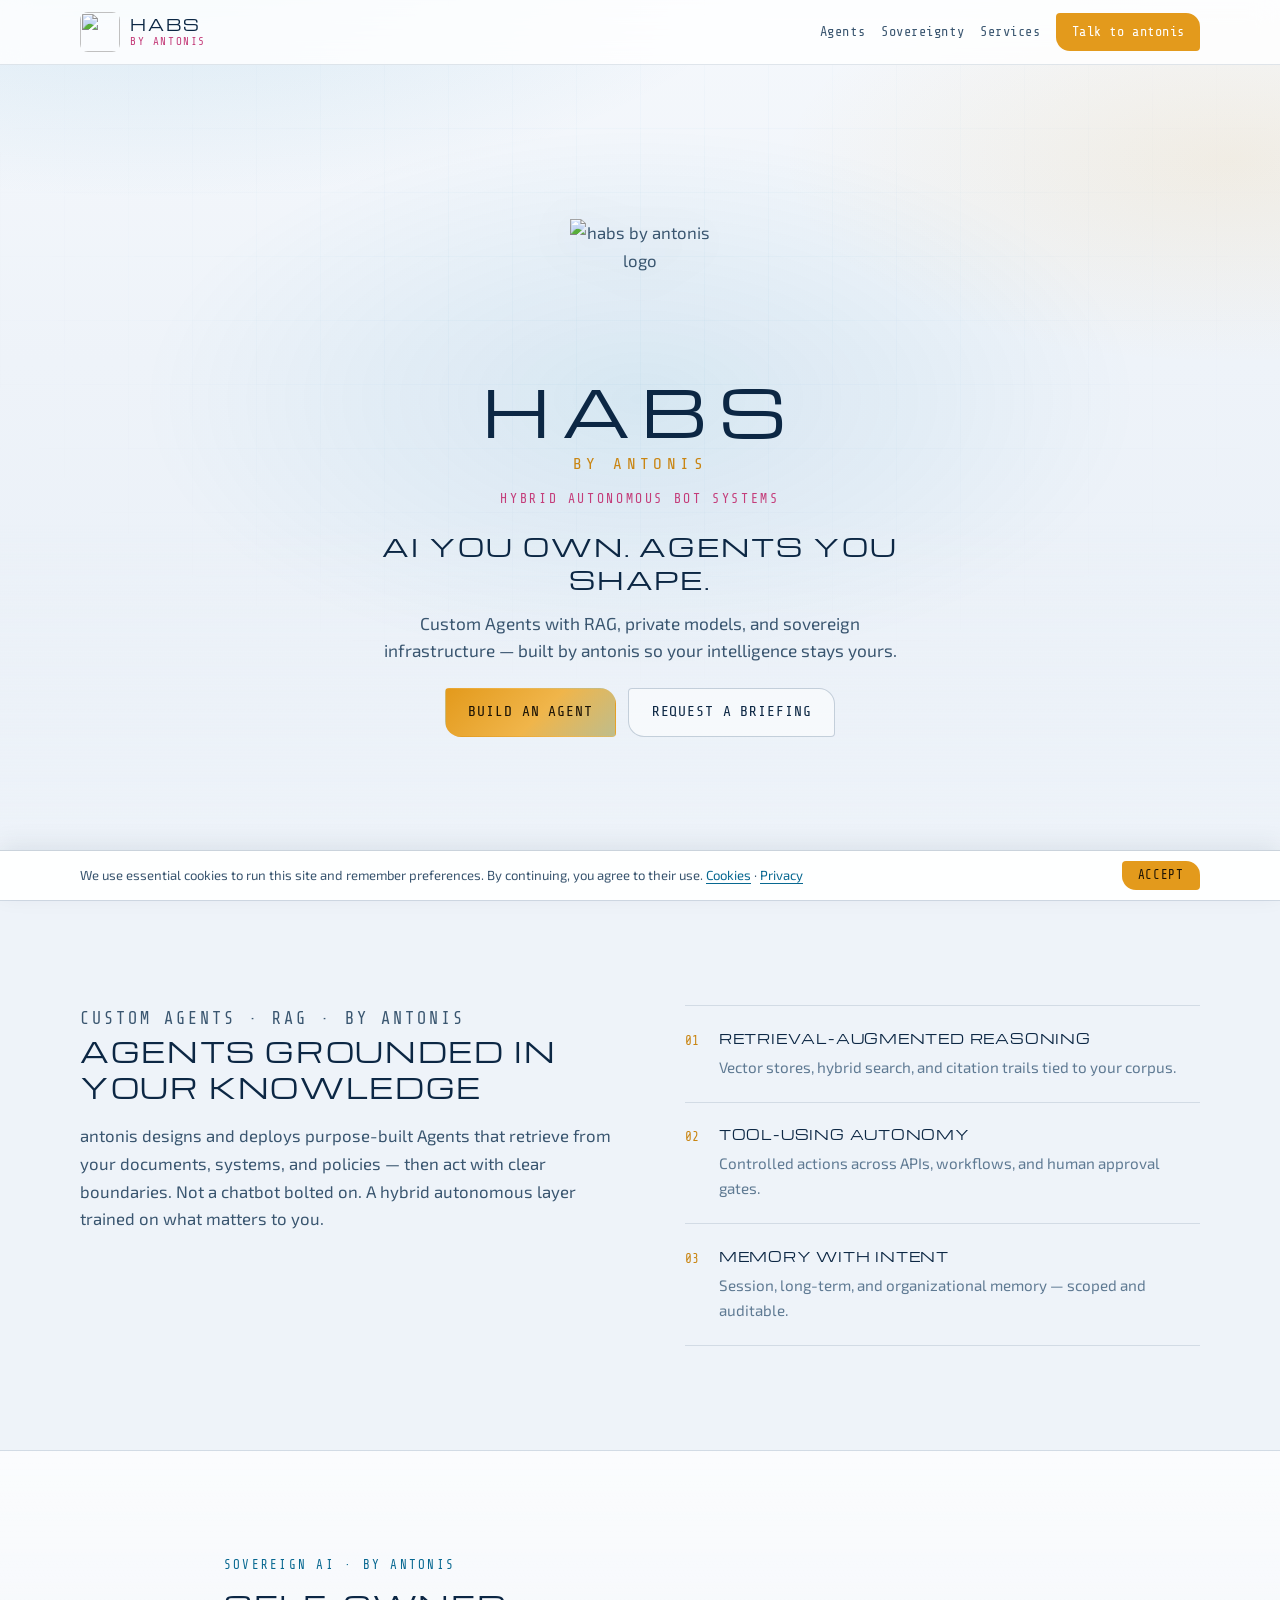
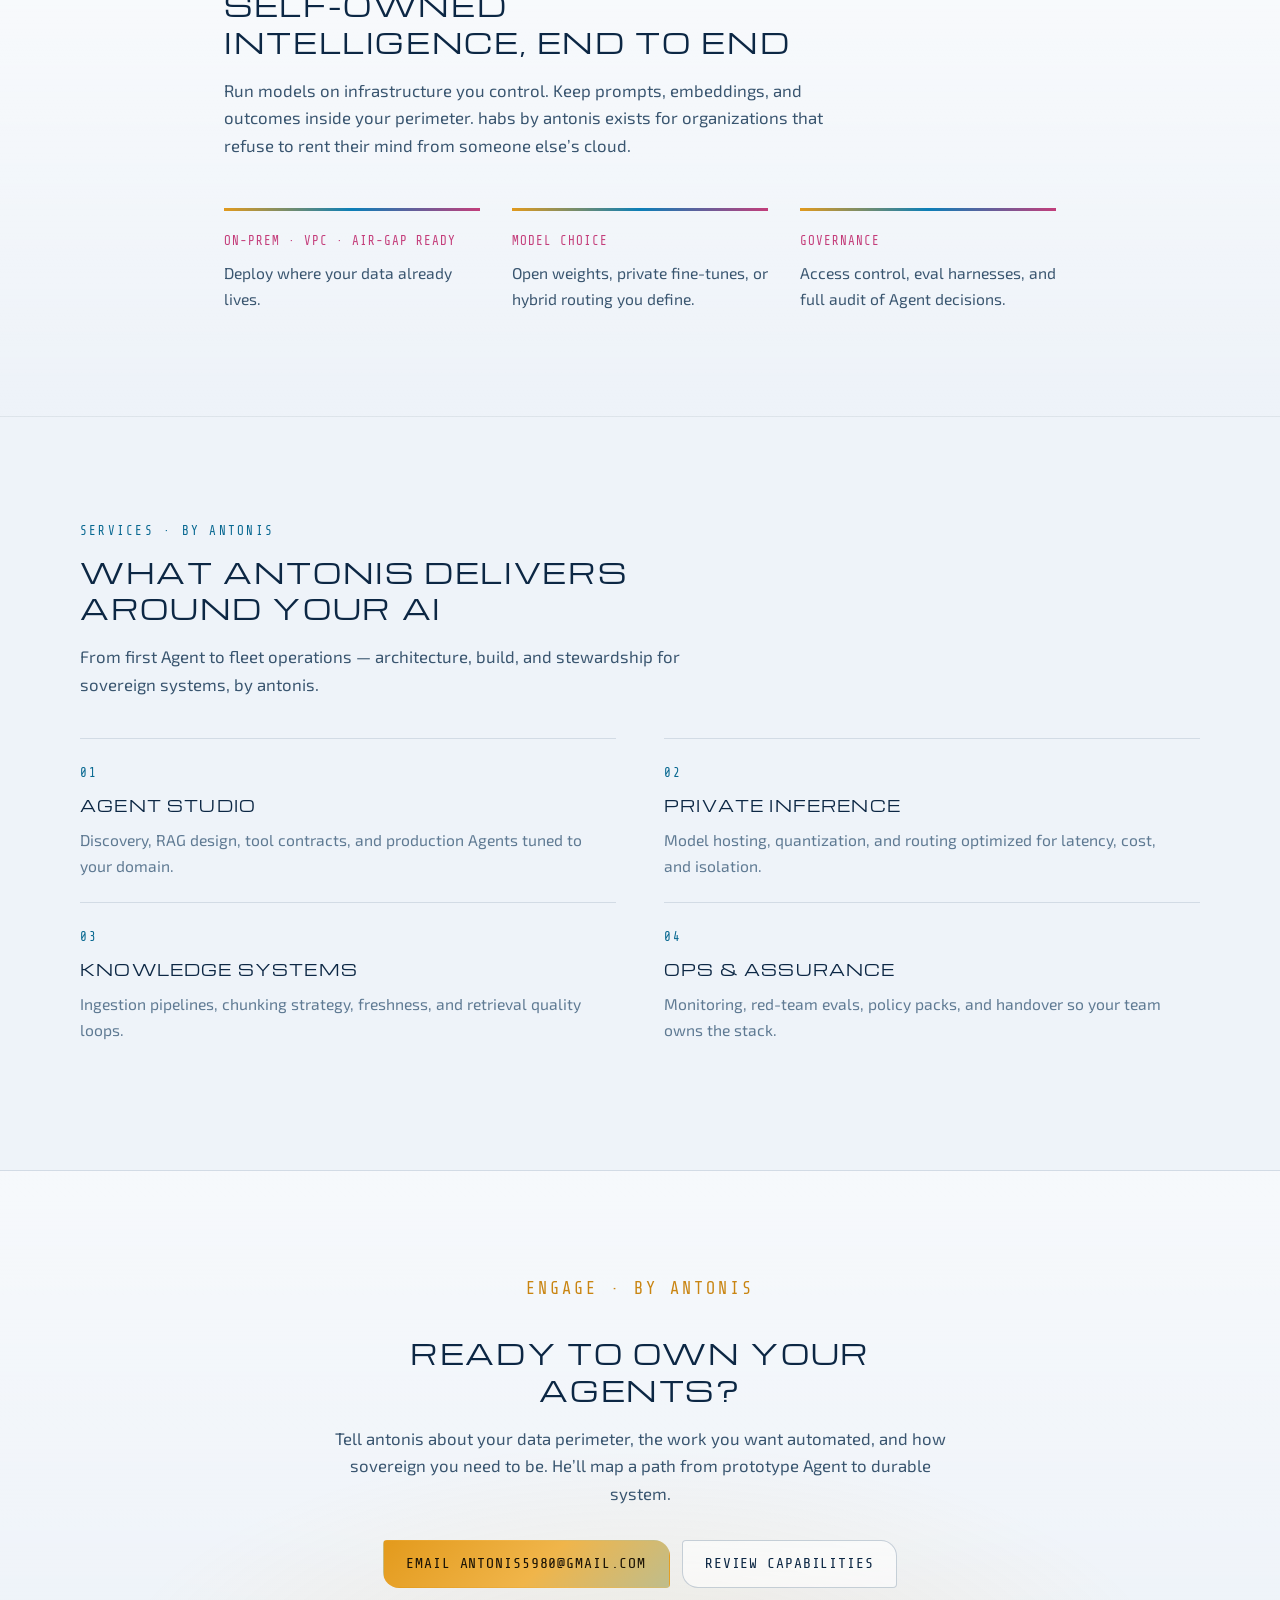
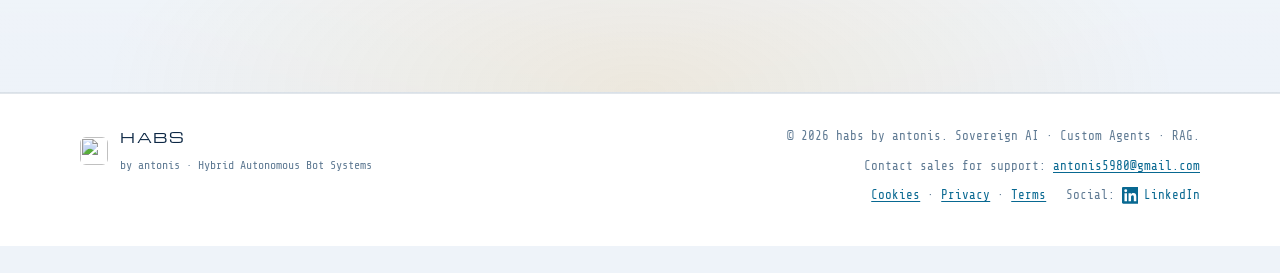
==== commit b700ba12: "Add files via upload" ====
--- a/index.html
+++ b/index.html
@@ -1,27 +1,287 @@
 <!DOCTYPE html>
 <html lang="en">
 <head>
-<meta charset="utf-8" />
-<meta name="viewport" content="width=device-width, initial-scale=1" />
-<title>habs.gr</title>
-<meta name="robots" content="noindex" />
-<link rel="canonical" href="https://habs.gr/" />
-<meta http-equiv="refresh" content="0; url=https://habs.gr/" />
-<style>
-  html, body { height: 100%; margin: 0; }
-  body {
-    display: grid;
-    place-items: center;
-    background: #0c1222;
-    color: #e2e8f0;
-    font-family: "Segoe UI", system-ui, sans-serif;
-  }
-  p { margin: 0; font-size: 1.05rem; }
-  a { color: #5eead4; }
-</style>
-<script>location.replace("https://habs.gr/");</script>
+  <meta charset="utf-8" />
+  <meta name="viewport" content="width=device-width, initial-scale=1" />
+  <title>habs by antonis - Hybrid Autonomous Bot Systems</title>
+  <meta name="description" content="habs by antonis — sovereign, self-owned AI: custom Agents with RAG, private inference, and infrastructure you control." />
+  <meta name="author" content="antonis" />
+  <link rel="icon" href="favicon.ico" />
+  <link rel="preconnect" href="https://fonts.googleapis.com" />
+  <link rel="preconnect" href="https://fonts.gstatic.com" crossorigin />
+  <link href="https://fonts.googleapis.com/css2?family=Exo+2:wght@400;500;600;700&family=Michroma&family=Share+Tech+Mono&display=swap" rel="stylesheet" />
+  <link rel="stylesheet" href="site.css" />
 </head>
 <body>
-  <p>Continuing to <a href="https://habs.gr/">habs.gr</a></p>
+  <a class="skip-link" href="#main">Skip to content</a>
+
+  <header class="site-header">
+    <div class="shell header-inner">
+      <a class="brand-mark" href="#top" aria-label="habs by antonis — home">
+        <img src="hubs.png" alt="" width="40" height="40" />
+        <span class="brand-text">
+          <span class="brand-name">habs</span>
+          <span class="brand-by">by antonis</span>
+        </span>
+      </a>
+      <nav class="site-nav" aria-label="Primary">
+        <a href="#agents">Agents</a>
+        <a href="#sovereign">Sovereignty</a>
+        <a href="#services">Services</a>
+        <a class="nav-cta" href="#contact">Talk to antonis</a>
+      </nav>
+    </div>
+  </header>
+
+  <main id="main">
+    <section class="hero" id="top" aria-labelledby="hero-brand">
+      <div id="particles-js" aria-hidden="true"></div>
+      <div class="hero-atmosphere" aria-hidden="true"></div>
+      <div class="shell hero-inner">
+        <img class="hero-logo" src="hubs.png" alt="habs by antonis logo" width="168" height="168" />
+        <p class="hero-brand" id="hero-brand">habs</p>
+        <p class="hero-by">by antonis</p>
+        <p class="hero-expand">Hybrid Autonomous Bot Systems</p>
+        <h1 class="hero-headline">AI you own. Agents you shape.</h1>
+        <p class="hero-support">
+          Custom Agents with RAG, private models, and sovereign infrastructure — built by antonis so your intelligence stays yours.
+        </p>
+        <div class="hero-actions">
+          <a class="btn btn-primary" href="#agents">Build an Agent</a>
+          <a class="btn btn-ghost" href="#contact">Request a briefing</a>
+        </div>
+      </div>
+    </section>
+
+    <section class="band" id="agents" aria-labelledby="agents-title">
+      <div class="shell band-grid">
+        <div class="band-copy">
+          <p class="eyebrow">Custom Agents · RAG · by antonis</p>
+          <h2 id="agents-title">Agents grounded in your knowledge</h2>
+          <p>
+            antonis designs and deploys purpose-built Agents that retrieve from your documents, systems, and policies —
+            then act with clear boundaries. Not a chatbot bolted on. A hybrid autonomous layer trained on what matters to you.
+          </p>
+        </div>
+        <ul class="signal-list" aria-label="Agent capabilities">
+          <li>
+            <span class="signal-key">01</span>
+            <div>
+              <strong>Retrieval-augmented reasoning</strong>
+              <p>Vector stores, hybrid search, and citation trails tied to your corpus.</p>
+            </div>
+          </li>
+          <li>
+            <span class="signal-key">02</span>
+            <div>
+              <strong>Tool-using autonomy</strong>
+              <p>Controlled actions across APIs, workflows, and human approval gates.</p>
+            </div>
+          </li>
+          <li>
+            <span class="signal-key">03</span>
+            <div>
+              <strong>Memory with intent</strong>
+              <p>Session, long-term, and organizational memory — scoped and auditable.</p>
+            </div>
+          </li>
+        </ul>
+      </div>
+    </section>
+
+    <section class="band band-alt" id="sovereign" aria-labelledby="sovereign-title">
+      <div class="shell band-stack">
+        <p class="eyebrow">Sovereign AI · by antonis</p>
+        <h2 id="sovereign-title">Self-owned intelligence, end to end</h2>
+        <p class="band-lead">
+          Run models on infrastructure you control. Keep prompts, embeddings, and outcomes inside your perimeter.
+          habs by antonis exists for organizations that refuse to rent their mind from someone else’s cloud.
+        </p>
+        <div class="sovereign-strip" role="list">
+          <div role="listitem">
+            <span class="mono-label">On-prem · VPC · air-gap ready</span>
+            <p>Deploy where your data already lives.</p>
+          </div>
+          <div role="listitem">
+            <span class="mono-label">Model choice</span>
+            <p>Open weights, private fine-tunes, or hybrid routing you define.</p>
+          </div>
+          <div role="listitem">
+            <span class="mono-label">Governance</span>
+            <p>Access control, eval harnesses, and full audit of Agent decisions.</p>
+          </div>
+        </div>
+      </div>
+    </section>
+
+    <section class="band" id="services" aria-labelledby="services-title">
+      <div class="shell">
+        <p class="eyebrow">Services · by antonis</p>
+        <h2 id="services-title">What antonis delivers around your AI</h2>
+        <p class="band-lead">
+          From first Agent to fleet operations — architecture, build, and stewardship for sovereign systems, by antonis.
+        </p>
+        <ol class="service-rail">
+          <li>
+            <h3>Agent studio</h3>
+            <p>Discovery, RAG design, tool contracts, and production Agents tuned to your domain.</p>
+          </li>
+          <li>
+            <h3>Private inference</h3>
+            <p>Model hosting, quantization, and routing optimized for latency, cost, and isolation.</p>
+          </li>
+          <li>
+            <h3>Knowledge systems</h3>
+            <p>Ingestion pipelines, chunking strategy, freshness, and retrieval quality loops.</p>
+          </li>
+          <li>
+            <h3>Ops &amp; assurance</h3>
+            <p>Monitoring, red-team evals, policy packs, and handover so your team owns the stack.</p>
+          </li>
+        </ol>
+      </div>
+    </section>
+
+    <section class="band band-cta" id="contact" aria-labelledby="contact-title">
+      <div class="shell cta-inner">
+        <p class="eyebrow">Engage · by antonis</p>
+        <h2 id="contact-title">Ready to own your Agents?</h2>
+        <p>
+          Tell antonis about your data perimeter, the work you want automated, and how sovereign you need to be.
+          He’ll map a path from prototype Agent to durable system.
+        </p>
+        <div class="hero-actions">
+          <a class="btn btn-primary" href="mailto:antonis5980@gmail.com?subject=habs%20by%20antonis%20-%20Agent%20briefing">Email antonis5980@gmail.com</a>
+          <a class="btn btn-ghost" href="#agents">Review capabilities</a>
+        </div>
+      </div>
+    </section>
+  </main>
+
+  <footer class="site-footer">
+    <div class="shell footer-inner">
+      <div class="footer-brand">
+        <img src="hubs.png" alt="" width="28" height="28" />
+        <div>
+          <strong>habs</strong>
+          <span>by antonis · Hybrid Autonomous Bot Systems</span>
+        </div>
+      </div>
+      <div class="footer-meta">
+        <p>© <span id="y"></span> habs by antonis. Sovereign AI · Custom Agents · RAG.</p>
+        <span class="footer-support">Contact sales for support: <a href="mailto:antonis5980@gmail.com">antonis5980@gmail.com</a></span>
+        <span class="footer-right">
+          <span class="footer-links"><a href="#cookies">Cookies</a> · <a href="#privacy">Privacy</a> · <a href="#terms">Terms</a></span>
+          <span class="footer-social"><span>Social:</span> <a class="footer-linkedin" href="https://www.linkedin.com/company/habs-gr" target="_blank" rel="noopener noreferrer" aria-label="LinkedIn"><svg class="footer-linkedin-icon" viewBox="0 0 24 24" aria-hidden="true" focusable="false"><path fill="currentColor" d="M20.45 20.45h-3.55v-5.57c0-1.33-.02-3.04-1.85-3.04-1.85 0-2.14 1.45-2.14 2.94v5.67H9.35V9h3.41v1.56h.05c.47-.9 1.63-1.85 3.36-1.85 3.59 0 4.25 2.36 4.25 5.44v6.3zM5.34 7.43a2.06 2.06 0 1 1 0-4.12 2.06 2.06 0 0 1 0 4.12zM7.12 20.45H3.56V9h3.56v11.45zM22.23 0H1.77C.79 0 0 .77 0 1.73v20.54C0 23.23.79 24 1.77 24h20.45c.98 0 1.78-.77 1.78-1.73V1.73C24 .77 23.2 0 22.23 0z"/></svg><span>LinkedIn</span></a></span>
+        </span>
+      </div>
+    </div>
+  </footer>
+
+﻿<div class="legal-pop" id="legalPop" hidden>
+  <div class="legal-pop-card" role="dialog" aria-modal="true" aria-labelledby="legalPopTitle">
+    <button type="button" class="legal-pop-x" data-legal-close data-i18n-aria="legal.close" aria-label="Close">×</button>
+        <article id="cookies">
+      <h2 id="legalPopTitle" data-i18n="cookies.title">Cookies</h2>
+      <div class="cookies-body" data-i18n="cookies.body" data-i18n-html="1">
+<p>The website uses cookies and similar technologies where necessary for its operation.</p><p>These may include cookies or locally stored information used for purposes such as:</p><ul><li>maintaining a website session</li><li>remembering language or interface preferences</li><li>remembering cookie/privacy preferences</li><li>providing required security functionality</li></ul><p>We do not use advertising cookies for third-party behavioural advertising.</p><p>The website may also use analytics technology to understand aggregate website usage and improve the service.</p><p>Where analytics are used, they are operated for the company's own website analytics purposes and are not intended to create advertising profiles or sell browsing information to third parties.</p><p>The company may use its own analytics installation to understand how visitors use the website, such as which pages are visited, so that we can maintain and improve it. The analytics service is operated by the company rather than being provided as an advertising platform to third parties. Analytics data is not sold to advertisers.</p><p>For further detail, see the <a href="#privacy">Privacy Policy</a>.</p><p>Questions can go to <a href="mailto:antonis5980@gmail.com">antonis5980@gmail.com</a>.</p>
+      </div>
+    </article>
+    <article id="privacy" hidden class="privacy-policy">
+      <h2 data-i18n="privacy.title">Privacy Policy</h2>
+      <div class="privacy-body" data-i18n="privacy.body" data-i18n-html="1"><p class="privacy-updated"><strong>Last updated: 4 October 2026</strong></p><p>The company ("we", "us" or "our") respects your privacy and is committed to handling personal data responsibly and transparently.</p><p><strong>The company does not generally process personal data for purposes unrelated to providing its services.</strong> Personal data may nevertheless be processed in the limited circumstances described below.</p><p>This Privacy Policy explains the limited situations in which personal information may nevertheless be processed through this website or in connection with our services, why that happens, how long it may be retained, and the rights you have under applicable data protection legislation, including the EU General Data Protection Regulation (GDPR).</p><h3>1. Who we are</h3><p>This website is operated by a sole proprietorship.</p><p><img class="about-gemi privacy-gemi" src="gemi.png" alt="Antonios Ntounetas. Sole Proprietorship. GEMI No. 16666160300. Registered Office: Athens, Greece" /></p><p><strong>HABS</strong> and <strong>Hybrid Autonomous Bot Systems</strong> are trading names of that sole proprietorship. They do not refer to a separate legal entity. In this Privacy Policy, references to "the company" mean that sole proprietorship, including where those trading names are used.</p><p>For privacy-related enquiries, please contact us at <a href="mailto:antonis5980@gmail.com">antonis5980@gmail.com</a> or through the contact details provided on this website.</p><p>Where the company determines the purposes and means of processing personal data, the company acts as the data controller.</p><p>For certain software, automation or other services provided to customers, the company may instead process personal data on behalf of the customer. In those circumstances, the customer may be the data controller and the company may act as a data processor. Such processing is governed by the applicable service agreement and, where required, a Data Processing Agreement.</p><h3>2. Personal data we may collect</h3><p>Because the company generally does not process personal data, collection is limited. Depending on how you interact with the company, personal data may be processed only in the following limited cases:</p><h4>Information you provide directly</h4><p>For example:</p><ul><li>name</li><li>email address</li><li>telephone number, where provided</li><li>company or organisation name</li><li>information contained in enquiries or messages</li><li>information you voluntarily provide when discussing a potential project or service.</li></ul><h4>Technical information</h4><p>When you visit the website, our systems may automatically process technical information such as:</p><ul><li>IP address</li><li>date and time of requests</li><li>pages or resources requested</li><li>browser and operating-system information</li><li>device-related information</li><li>technical and security information contained in server or application logs.</li></ul><p>This information is primarily used to operate, secure, troubleshoot and maintain the website and its services.</p><h4>Website chat</h4><p>If you use a chat facility provided on the website, the messages you submit may be stored on our application infrastructure so that we can respond to your enquiry and maintain the context of the conversation.</p><p>Please do not submit sensitive personal information through the website chat unless it is specifically necessary and requested for the service concerned.</p><h3>3. Why we use your information</h3><p>Where personal information is processed at all, we use it only for the limited purposes below:</p><ul><li>respond to enquiries and requests</li><li>communicate with prospective customers</li><li>discuss, prepare or provide services</li><li>provide customer support</li><li>maintain and secure the website and our systems</li><li>diagnose technical problems</li><li>understand general website usage and improve the website</li><li>comply with legal, accounting or other applicable obligations</li><li>establish, exercise or defend legal claims where necessary.</li></ul><p>We do not sell personal information to third parties and we do not use personal information collected through ordinary website enquiries for third-party advertising.</p><h3>4. Legal basis for processing</h3><p>Depending on the circumstances, the company processes personal data on one or more of the following legal bases under Article 6 of the GDPR:</p><h4>Performance of a contract or steps at your request</h4><p>Where processing is necessary to provide a service, respond to a request to enter into a contract, prepare a proposal, or otherwise take steps at your request before entering into a contract.</p><h4>Legal obligation</h4><p>Where processing is necessary to comply with a legal obligation, such as applicable accounting, tax or other statutory requirements.</p><h4>Legitimate interests</h4><p>Where processing is necessary for legitimate interests pursued by the company, such as:</p><ul><li>operating and securing our website and systems</li><li>preventing abuse or malicious activity</li><li>responding to business enquiries</li><li>maintaining business records</li><li>improving our services</li><li>establishing, exercising or defending legal claims.</li></ul><p>Where we rely on legitimate interests, we consider the interests and fundamental rights of the individuals concerned.</p><h4>Consent</h4><p>Where consent is required by law, we will request it before carrying out the relevant processing.</p><p>Where processing is based on consent, you may withdraw that consent at any time. Withdrawal does not affect the lawfulness of processing carried out before withdrawal.</p><h3>5. Cookies and similar technologies</h3><p>The website uses cookies and similar technologies where necessary for its operation.</p><p>These may include cookies or locally stored information used for purposes such as:</p><ul><li>maintaining a website session</li><li>remembering language or interface preferences</li><li>remembering cookie/privacy preferences</li><li>providing required security functionality.</li></ul><p>We do not use advertising cookies for third-party behavioural advertising.</p><p>The website may also use analytics technology to understand aggregate website usage and improve the service.</p><p>Where analytics are used, they are operated for the company's own website analytics purposes and are not intended to create advertising profiles or sell browsing information to third parties.</p><h3>6. Website analytics</h3><p>The company may use its own analytics installation to understand how visitors use the website.</p><p>The purpose is to obtain information about website usage, such as which pages are visited and how the website is being used, so that we can maintain and improve it.</p><p>The analytics service is operated by the company rather than being provided as an advertising platform to third parties.</p><p>Analytics data is not sold to advertisers.</p><h3>7. Server and security logs</h3><p>For operational, security and troubleshooting purposes, our infrastructure may temporarily record technical information such as IP addresses, timestamps, requested resources, browser information and security-related events.</p><p>These logs may be used to:</p><ul><li>detect and investigate malicious activity</li><li>protect the website and infrastructure</li><li>troubleshoot technical problems</li><li>maintain service reliability</li><li>establish, exercise or defend legal claims where necessary.</li></ul><p>Technical logs are retained only for as long as reasonably necessary for these purposes, taking into account security, operational and legal requirements.</p><h3>8. Who may receive personal data</h3><p>We may use trusted service providers where necessary to operate our business and website.</p><p>Depending on the service involved, these may include providers of:</p><ul><li>website and infrastructure services</li><li>network and security services</li><li>email and communications</li><li>analytics</li><li>software and technical services</li><li>backup or storage services.</li></ul><p>Such providers may process personal data only to the extent necessary to provide their services and subject to appropriate contractual, confidentiality and security arrangements.</p><p>We do not sell personal data to third parties.</p><p>We may also disclose information where required by law, by a competent authority, or where reasonably necessary to establish, exercise or defend legal claims.</p><h3>9. International transfers</h3><p>the company does not transfer personal data outside the European Economic Area (EEA).</p><p>Where personal data is processed in connection with this website or our services, that processing takes place within the EEA.</p><h3>10. How long we retain personal data</h3><p>We retain personal data only for as long as reasonably necessary for the purpose for which it was collected, unless a longer period is required or permitted by law.</p><p>As a general guide:</p><h4>Website enquiries and prospective customers</h4><p>Information relating to an enquiry or potential business relationship may normally be retained for up to <strong>24 months after the last meaningful communication</strong>, unless there is an ongoing business relationship, a legitimate reason for longer retention, or a legal requirement to retain it.</p><h4>Customer and contractual information</h4><p>Information relating to an active customer relationship is retained for the duration of the relationship and afterwards for as long as reasonably necessary for legitimate business, legal, accounting, tax or dispute-resolution purposes.</p><h4>Accounting and tax records</h4><p>Records that the company is legally required to retain are kept for the applicable statutory period.</p><h4>Website chat</h4><p>Chat messages may be retained for as long as reasonably necessary to respond to the enquiry, provide support and maintain appropriate business records. Where there is no continuing reason to retain them, they may be deleted.</p><h4>Technical and security logs</h4><p>Technical and security logs are retained only for as long as reasonably necessary for operational, security and legal purposes.</p><p>Retention periods may therefore differ depending on the nature and purpose of the information.</p><h3>11. Your rights</h3><p>Subject to the conditions and limitations provided by applicable law, you may have the right to:</p><ul><li>request access to your personal data</li><li>request correction of inaccurate or incomplete data</li><li>request deletion of your personal data</li><li>request restriction of processing</li><li>object to certain processing</li><li>request portability of personal data where the right applies</li><li>withdraw consent where processing is based on consent.</li></ul><p>You may exercise these rights by contacting the company at <a href="mailto:antonis5980@gmail.com">antonis5980@gmail.com</a> or using the contact details provided on this website.</p><p>We may need to verify your identity before fulfilling certain requests.</p><p>We will normally respond to a valid data protection request without undue delay and, in general, within one month as required by the GDPR.</p><h3>12. Right to lodge a complaint</h3><p>If you believe that your personal data has not been handled in accordance with applicable data protection law, you have the right to lodge a complaint with the relevant data protection supervisory authority.</p><p>For the company and individuals located in Greece, the competent supervisory authority is:</p><p><strong>Hellenic Data Protection Authority (HDPA)</strong></p><p>Website: <a href="https://www.dpa.gr/" target="_blank" rel="noopener noreferrer">https://www.dpa.gr/</a></p><p>You are not required to contact the company before contacting the supervisory authority, although we would welcome the opportunity to address your concern first.</p><h3>13. Security</h3><p>the company takes reasonable technical and organisational measures designed to protect personal data against unauthorised access, loss, misuse, alteration or destruction.</p><p>No internet transmission or storage system can be guaranteed to be completely secure. We therefore cannot guarantee absolute security, but we take appropriate measures based on the nature of the information and the risks involved.</p><h3>14. Personal data processed as part of the company's services</h3><p>Consistent with our general position that the company does not process personal data for its own purposes, any personal data that appears in customer systems remains under the customer's control.</p><p>When the company provides software development, automation, hosting, analytics, AI, integration or other technical services to a customer, the company may process personal data contained within the customer's systems or data only as necessary to deliver those services.</p><p>In such cases, the customer may determine the purposes and means of processing and therefore act as the data controller, while the company acts as a data processor.</p><p>The customer's instructions, the applicable service agreement and, where applicable, a Data Processing Agreement govern such processing.</p><p>the company will not use customer-provided personal data for unrelated purposes unless required or permitted by law or expressly agreed with the customer.</p><p>Where required, the company will apply appropriate technical and organisational measures and assist the customer with applicable data protection obligations.</p><h3>15. Data you should not submit through this website</h3><p>Unless specifically requested and appropriately secured for a particular service, please do not submit highly sensitive personal information through ordinary website forms or chat.</p><p>This includes information such as health information, financial account credentials, passwords, authentication secrets or other information that is not necessary for us to respond to your enquiry.</p><h3>16. Changes to this Privacy Policy</h3><p>We may update this Privacy Policy from time to time to reflect changes in our services, technology or legal obligations.</p><p>The "Last updated" date at the beginning of this page will be changed when material updates are made.</p><h3>17. Contact</h3><p>If you have questions about this Privacy Policy, our processing of personal data, or wish to exercise your data protection rights, please contact the company at <a href="mailto:antonis5980@gmail.com">antonis5980@gmail.com</a> or using the contact information provided on the website.</p></div>
+    </article>
+
+        <article id="terms" hidden class="terms-policy">
+      <h2 data-i18n="terms.title">Terms of Use</h2>
+      <div class="terms-body" data-i18n="terms.body" data-i18n-html="1"><p class="privacy-updated"><strong>Last updated: 4 October 2026</strong></p><p>These Terms of Use apply to this website operated by the company.</p><p>This website is operated by a sole proprietorship (ατομική επιχείρηση). <strong>HABS</strong> and <strong>Hybrid Autonomous Bot Systems</strong> are trading names of that sole proprietorship and do not refer to a separate legal entity. In these Terms, references to "the company" mean that sole proprietorship. Legal identification details are shown in the <a href="#privacy">Privacy Policy</a>.</p><h3>1. Purpose of the website</h3><p>This website describes the services, products and examples of work offered by the company. Information on the website is provided for general information and does not by itself create a binding offer or contract.</p><h3>2. Enquiries and contracts</h3><p>Sending a contact form, chat message or email does not by itself create a contract. Each engagement is defined in its own scope of work or agreement and is accepted separately.</p><h3>3. Use of the website</h3><p>You may use this website only in a lawful manner and must not attempt to disrupt, misuse or gain unauthorised access to the website or related systems.</p><h3>4. Website content</h3><p>Unless otherwise stated, content on this website is provided by the company for information about its services. You may not copy, reuse or redistribute substantial parts of the website content for commercial purposes without prior permission.</p><h3>5. External links</h3><p>Links that leave this website may lead to third-party sites. Those sites are outside the company's control and may apply their own terms and privacy practices.</p><h3>6. Privacy and cookies</h3><p>How personal data and cookies are handled is described in the <a href="#privacy">Privacy Policy</a> and the <a href="#cookies">Cookies</a> notice.</p><h3>7. Changes</h3><p>The company may update these Terms of Use from time to time. The "Last updated" date above will be changed when material updates are made.</p><h3>8. Contact</h3><p>Questions about these Terms can be sent to <a href="mailto:antonis5980@gmail.com">antonis5980@gmail.com</a>.</p></div>
+    </article>
+  </div>
+</div>
+
+<div class="cookie-bar" id="cookieBar" role="dialog" aria-live="polite" aria-label="Cookie notice" hidden>
+  <div class="shell cookie-inner">
+    <p>We use essential cookies to run this site and remember preferences. By continuing, you agree to their use. <a href="#cookies">Cookies</a> · <a href="#privacy">Privacy</a></p>
+    <button type="button" class="btn-cookie" id="cookieAccept">Accept</button>
+  </div>
+</div>
+
+  <script src="particles.js"></script>
+  <script src="particles-app.js"></script>
+  <script>
+    document.getElementById("y").textContent = new Date().getFullYear();
+    (function () {
+      var COOKIE_KEY = "habs_cookie_consent";
+      var cookieBar = document.getElementById("cookieBar");
+      var cookieAccept = document.getElementById("cookieAccept");
+      try {
+        if (localStorage.getItem(COOKIE_KEY) !== "1") {
+          cookieBar.hidden = false;
+          document.body.classList.add("has-cookie-bar");
+          requestAnimationFrame(function () { cookieBar.classList.add("is-visible"); });
+        }
+      } catch (err) {
+        cookieBar.hidden = false;
+        document.body.classList.add("has-cookie-bar");
+        cookieBar.classList.add("is-visible");
+      }
+      if (cookieAccept) {
+        cookieAccept.addEventListener("click", function () {
+          try { localStorage.setItem(COOKIE_KEY, "1"); } catch (e) {}
+          cookieBar.classList.add("is-hiding");
+          document.body.classList.remove("has-cookie-bar");
+          window.setTimeout(function () {
+            cookieBar.classList.remove("is-visible", "is-hiding");
+            cookieBar.hidden = true;
+          }, 220);
+        });
+      }
+      var legalPop = document.getElementById("legalPop");
+      var legalIds = { cookies: true, privacy: true, terms: true };
+      function openLegal(id) {
+        if (!legalPop || !legalIds[id]) return;
+        var articles = legalPop.querySelectorAll("article");
+        var titleId = "";
+        for (var i = 0; i < articles.length; i++) {
+          var on = articles[i].id === id;
+          articles[i].hidden = !on;
+          if (on) {
+            var heading = articles[i].querySelector("h2");
+            if (heading) {
+              if (!heading.id) heading.id = "legalTitle-" + id;
+              titleId = heading.id;
+            }
+          }
+        }
+        var card = legalPop.querySelector(".legal-pop-card");
+        if (card && titleId) card.setAttribute("aria-labelledby", titleId);
+        legalPop.hidden = false;
+        document.body.classList.add("legal-open");
+        var closeBtn = legalPop.querySelector(".legal-pop-x");
+        if (closeBtn) closeBtn.focus();
+      }
+      function closeLegal() {
+        if (!legalPop || legalPop.hidden) return;
+        legalPop.hidden = true;
+        document.body.classList.remove("legal-open");
+      }
+      document.addEventListener("click", function (e) {
+        var link = e.target.closest ? e.target.closest("a[href^='#']") : null;
+        if (link) {
+          var id = (link.getAttribute("href") || "").slice(1);
+          if (legalIds[id]) {
+            e.preventDefault();
+            openLegal(id);
+            return;
+          }
+        }
+        if (e.target === legalPop || (e.target.closest && e.target.closest("[data-legal-close]"))) closeLegal();
+      });
+      document.addEventListener("keydown", function (e) {
+        if (e.key === "Escape") closeLegal();
+      });
+      if (legalIds[(location.hash || "").replace("#", "")]) openLegal(location.hash.replace("#", ""));
+    })();
+  </script>
 </body>
 </html>
--- a/site.css
+++ b/site.css
@@ -0,0 +1,952 @@
+/* ==========================================================================
+   habs by antonis — Hybrid Autonomous Bot System
+   Light Federation / LCARS-inspired surface + Star Trek geometric type
+   ========================================================================== */
+
+:root {
+  --void: #eef3f9;
+  --void-elevated: #ffffff;
+  --void-panel: #f7fafc;
+  --line: rgba(15, 55, 95, 0.12);
+  --line-strong: rgba(15, 55, 95, 0.22);
+  --text: #0c2744;
+  --text-soft: #3a5670;
+  --text-faint: #5f7a93;
+  --cyan: #0b7fb8;
+  --cyan-deep: #086891;
+  --rose: #c43d7a;
+  --signal: #c98512;
+  --lcars: #e39a1c;
+  --font-display: "Michroma", sans-serif;
+  --font-body: "Exo 2", sans-serif;
+  --font-mono: "Share Tech Mono", ui-monospace, monospace;
+  --shell: 1120px;
+  --pad: clamp(1.25rem, 4vw, 2rem);
+  --ease-out: cubic-bezier(0.22, 1, 0.36, 1);
+  --dur: 220ms;
+}
+
+*,
+*::before,
+*::after {
+  box-sizing: border-box;
+}
+
+html {
+  scroll-behavior: smooth;
+  -webkit-text-size-adjust: 100%;
+}
+
+body {
+  margin: 0;
+  min-height: 100%;
+  font-family: var(--font-body);
+  font-size: 1.05rem;
+  line-height: 1.65;
+  color: var(--text-soft);
+  background: var(--void);
+  -webkit-font-smoothing: antialiased;
+}
+
+body::before {
+  content: "";
+  position: fixed;
+  inset: 0;
+  pointer-events: none;
+  z-index: 0;
+  background:
+    radial-gradient(ellipse 90% 55% at 12% -8%, rgba(11, 127, 184, 0.14), transparent 55%),
+    radial-gradient(ellipse 70% 45% at 96% 18%, rgba(227, 154, 28, 0.1), transparent 50%),
+    linear-gradient(180deg, #f5f8fc 0%, var(--void) 40%, #e8eff7 100%);
+}
+
+body::after {
+  content: "";
+  position: fixed;
+  inset: 0;
+  pointer-events: none;
+  z-index: 0;
+  opacity: 0.45;
+  background-image:
+    linear-gradient(rgba(11, 127, 184, 0.055) 1px, transparent 1px),
+    linear-gradient(90deg, rgba(11, 127, 184, 0.055) 1px, transparent 1px);
+  background-size: 64px 64px;
+  mask-image: radial-gradient(ellipse 80% 70% at 50% 30%, #000 20%, transparent 75%);
+}
+
+img {
+  max-width: 100%;
+  height: auto;
+  display: block;
+}
+
+a {
+  color: var(--cyan-deep);
+  text-decoration-thickness: 1px;
+  text-underline-offset: 0.2em;
+  transition: color var(--dur) var(--ease-out);
+}
+
+a:hover {
+  color: var(--signal);
+}
+
+:focus-visible {
+  outline: 2px solid var(--cyan);
+  outline-offset: 3px;
+}
+
+.skip-link {
+  position: absolute;
+  left: -999px;
+  top: 0.75rem;
+  z-index: 100;
+  padding: 0.5rem 0.85rem;
+  background: var(--void-elevated);
+  color: var(--text);
+  border: 1px solid var(--line-strong);
+}
+
+.skip-link:focus {
+  left: 0.75rem;
+}
+
+.shell {
+  width: min(100% - 2 * var(--pad), var(--shell));
+  margin-inline: auto;
+  position: relative;
+  z-index: 1;
+}
+
+/* ── Header ── */
+.site-header {
+  position: sticky;
+  top: 0;
+  z-index: 40;
+  backdrop-filter: blur(14px);
+  background: rgba(255, 255, 255, 0.82);
+  border-bottom: 1px solid var(--line);
+}
+
+.header-inner {
+  display: flex;
+  align-items: center;
+  justify-content: space-between;
+  gap: 1rem;
+  min-height: 4rem;
+}
+
+.brand-mark {
+  display: inline-flex;
+  align-items: center;
+  gap: 0.65rem;
+  text-decoration: none;
+  color: var(--text);
+}
+
+.brand-mark img {
+  width: 40px;
+  height: 40px;
+  border-radius: 8px;
+}
+
+.brand-text {
+  display: flex;
+  flex-direction: column;
+  line-height: 1.15;
+  gap: 0.15rem;
+}
+
+.brand-name {
+  font-family: var(--font-display);
+  font-weight: 400;
+  font-size: 0.95rem;
+  letter-spacing: 0.12em;
+  text-transform: uppercase;
+}
+
+.brand-by {
+  font-family: var(--font-mono);
+  font-size: 0.68rem;
+  font-weight: 400;
+  letter-spacing: 0.14em;
+  text-transform: uppercase;
+  color: var(--rose);
+}
+
+.site-nav {
+  display: flex;
+  flex-wrap: wrap;
+  align-items: center;
+  justify-content: flex-end;
+  gap: 0.35rem 1rem;
+}
+
+.site-nav a {
+  font-family: var(--font-mono);
+  font-size: 0.85rem;
+  font-weight: 400;
+  letter-spacing: 0.04em;
+  color: var(--text-soft);
+  text-decoration: none;
+}
+
+.site-nav a:hover {
+  color: var(--cyan-deep);
+}
+
+.site-nav .nav-cta {
+  color: #fff;
+  background: var(--lcars);
+  padding: 0.5rem 0.95rem;
+  border-radius: 4px 14px 4px 14px;
+  font-weight: 400;
+}
+
+.site-nav .nav-cta:hover {
+  color: #fff;
+  background: var(--cyan-deep);
+}
+
+/* ── Hero ── */
+.hero {
+  position: relative;
+  isolation: isolate;
+  min-height: calc(100vh - 4rem);
+  display: grid;
+  align-items: center;
+  padding: clamp(2rem, 5vh, 3.5rem) 0 clamp(2.5rem, 6vh, 4rem);
+  overflow: hidden;
+  border-bottom: 1px solid var(--line);
+}
+
+#particles-js {
+  position: absolute;
+  inset: 0;
+  z-index: 0;
+  pointer-events: none;
+}
+
+.hero-atmosphere {
+  position: absolute;
+  inset: 0;
+  z-index: 0;
+  pointer-events: none;
+  background:
+    radial-gradient(ellipse 60% 50% at 50% 40%, rgba(11, 127, 184, 0.1), transparent 65%),
+    linear-gradient(180deg, transparent 55%, var(--void) 100%);
+}
+
+.hero-inner {
+  text-align: center;
+  z-index: 1;
+  animation: rise 0.9s var(--ease-out) both;
+}
+
+.hero-logo {
+  width: clamp(96px, 14vw, 140px);
+  height: auto;
+  margin: 0 auto 1rem;
+  filter: drop-shadow(0 8px 24px rgba(12, 39, 68, 0.12));
+  animation: pulse-soft 5s ease-in-out infinite;
+}
+
+.hero-brand {
+  margin: 0 0 0.35rem;
+  font-family: var(--font-display);
+  font-weight: 400;
+  font-size: clamp(2.1rem, 7vw, 4rem);
+  line-height: 1.1;
+  letter-spacing: 0.18em;
+  text-transform: uppercase;
+  color: var(--text);
+}
+
+.hero-by {
+  margin: 0 0 0.65rem;
+  font-family: var(--font-mono);
+  font-size: clamp(0.85rem, 1.8vw, 1rem);
+  font-weight: 400;
+  letter-spacing: 0.28em;
+  text-transform: uppercase;
+  color: var(--signal);
+}
+
+.hero-expand {
+  margin: 0 0 1.25rem;
+  font-family: var(--font-mono);
+  font-size: clamp(0.7rem, 1.5vw, 0.82rem);
+  font-weight: 400;
+  letter-spacing: 0.2em;
+  text-transform: uppercase;
+  color: var(--rose);
+}
+
+.hero-headline {
+  margin: 0 auto 0.85rem;
+  max-width: 22ch;
+  font-family: var(--font-display);
+  font-weight: 400;
+  font-size: clamp(1.05rem, 2.8vw, 1.55rem);
+  line-height: 1.35;
+  letter-spacing: 0.08em;
+  text-transform: uppercase;
+  color: var(--text);
+}
+
+.hero-support {
+  margin: 0 auto 1.5rem;
+  max-width: 34rem;
+  font-size: clamp(0.98rem, 1.8vw, 1.08rem);
+  color: var(--text-soft);
+  line-height: 1.55;
+}
+
+.hero-actions {
+  display: flex;
+  flex-wrap: wrap;
+  gap: 0.75rem;
+  justify-content: center;
+}
+
+.btn {
+  display: inline-flex;
+  align-items: center;
+  justify-content: center;
+  min-height: 2.75rem;
+  padding: 0.7rem 1.4rem;
+  border-radius: 4px 16px 4px 16px;
+  font-family: var(--font-mono);
+  font-size: 0.92rem;
+  font-weight: 400;
+  letter-spacing: 0.06em;
+  text-transform: uppercase;
+  text-decoration: none;
+  border: 1px solid transparent;
+  transition:
+    transform var(--dur) var(--ease-out),
+    background var(--dur) var(--ease-out),
+    border-color var(--dur) var(--ease-out),
+    color var(--dur) var(--ease-out);
+}
+
+.btn:hover {
+  transform: translateY(-2px);
+}
+
+.btn-primary {
+  background: linear-gradient(135deg, var(--lcars) 0%, #f0b54a 55%, #7ec8e3 160%);
+  color: #1a1205;
+}
+
+.btn-primary:hover {
+  color: #1a1205;
+}
+
+.btn-ghost {
+  background: rgba(255, 255, 255, 0.55);
+  color: var(--text);
+  border-color: var(--line-strong);
+}
+
+.btn-ghost:hover {
+  color: var(--cyan-deep);
+  border-color: var(--cyan);
+  background: #fff;
+}
+
+/* ── Sections ── */
+.band {
+  position: relative;
+  z-index: 1;
+  padding: clamp(4rem, 9vw, 6.5rem) 0;
+  border-bottom: 1px solid var(--line);
+}
+
+.band-alt {
+  background: linear-gradient(180deg, rgba(255, 255, 255, 0.75) 0%, transparent 100%);
+}
+
+.band-cta {
+  background:
+    radial-gradient(ellipse 70% 80% at 50% 100%, rgba(227, 154, 28, 0.12), transparent 60%),
+    linear-gradient(180deg, rgba(255, 255, 255, 0.5), transparent);
+}
+
+.eyebrow {
+  margin: 0 0 0.75rem;
+  font-family: var(--font-mono);
+  font-size: 0.78rem;
+  font-weight: 400;
+  letter-spacing: 0.18em;
+  text-transform: uppercase;
+  color: var(--cyan-deep);
+}
+
+.band h2 {
+  margin: 0 0 1rem;
+  font-family: var(--font-display);
+  font-weight: 400;
+  font-size: clamp(1.2rem, 2.8vw, 1.7rem);
+  line-height: 1.35;
+  letter-spacing: 0.06em;
+  text-transform: uppercase;
+  color: var(--text);
+  max-width: 22ch;
+}
+
+.band-lead,
+.band-copy > p,
+.cta-inner > p {
+  margin: 0;
+  max-width: 40rem;
+  font-size: 1.05rem;
+  color: var(--text-soft);
+}
+
+.band-grid {
+  display: grid;
+  gap: clamp(2rem, 5vw, 3.5rem);
+  align-items: start;
+}
+
+@media (min-width: 900px) {
+  .band-grid {
+    grid-template-columns: 1.05fr 1fr;
+    gap: 4rem;
+  }
+}
+
+.band-stack {
+  max-width: 52rem;
+}
+
+.band-stack .band-lead {
+  margin-bottom: 2.5rem;
+}
+
+/* Signal list (Agents) */
+.signal-list {
+  list-style: none;
+  margin: 0;
+  padding: 0;
+  display: flex;
+  flex-direction: column;
+  gap: 0;
+  border-top: 1px solid var(--line);
+}
+
+.signal-list li {
+  display: grid;
+  grid-template-columns: auto 1fr;
+  gap: 1.25rem;
+  padding: 1.35rem 0;
+  border-bottom: 1px solid var(--line);
+  transition: background var(--dur) var(--ease-out);
+}
+
+.signal-list li:hover {
+  background: linear-gradient(90deg, rgba(11, 127, 184, 0.08), transparent 70%);
+}
+
+.signal-key {
+  font-family: var(--font-mono);
+  font-size: 0.8rem;
+  color: var(--signal);
+  padding-top: 0.2rem;
+}
+
+.signal-list strong {
+  display: block;
+  margin-bottom: 0.35rem;
+  font-family: var(--font-display);
+  font-size: 0.82rem;
+  font-weight: 400;
+  color: var(--text);
+  letter-spacing: 0.06em;
+  text-transform: uppercase;
+}
+
+.signal-list p {
+  margin: 0;
+  font-size: 0.95rem;
+  color: var(--text-faint);
+}
+
+/* Sovereign strip */
+.sovereign-strip {
+  display: grid;
+  gap: 1.5rem;
+  padding-top: 0.5rem;
+}
+
+@media (min-width: 768px) {
+  .sovereign-strip {
+    grid-template-columns: repeat(3, 1fr);
+    gap: 2rem;
+  }
+}
+
+.sovereign-strip > div {
+  padding-top: 1.25rem;
+  border-top: 3px solid transparent;
+  border-image: linear-gradient(90deg, var(--lcars), var(--cyan), var(--rose)) 1;
+}
+
+.mono-label {
+  display: block;
+  margin-bottom: 0.55rem;
+  font-family: var(--font-mono);
+  font-size: 0.78rem;
+  letter-spacing: 0.08em;
+  text-transform: uppercase;
+  color: var(--rose);
+}
+
+.sovereign-strip p {
+  margin: 0;
+  font-size: 0.98rem;
+  color: var(--text-soft);
+  max-width: 22rem;
+}
+
+/* Services rail */
+.service-rail {
+  list-style: none;
+  margin: 2.5rem 0 0;
+  padding: 0;
+  display: grid;
+  gap: 0;
+  counter-reset: svc;
+}
+
+.service-rail li {
+  counter-increment: svc;
+  display: grid;
+  gap: 0.5rem;
+  padding: 1.5rem 0;
+  border-top: 1px solid var(--line);
+  position: relative;
+}
+
+.service-rail li::before {
+  content: counter(svc, decimal-leading-zero);
+  font-family: var(--font-mono);
+  font-size: 0.78rem;
+  letter-spacing: 0.14em;
+  color: var(--cyan-deep);
+  margin-bottom: 0.15rem;
+}
+
+@media (min-width: 768px) {
+  .service-rail {
+    grid-template-columns: repeat(2, 1fr);
+    column-gap: 3rem;
+  }
+
+  .service-rail li:nth-child(odd) {
+    padding-right: 1.5rem;
+  }
+}
+
+.service-rail h3 {
+  margin: 0;
+  font-family: var(--font-display);
+  font-size: 0.92rem;
+  font-weight: 400;
+  letter-spacing: 0.08em;
+  text-transform: uppercase;
+  color: var(--text);
+}
+
+.service-rail p {
+  margin: 0;
+  font-size: 0.98rem;
+  color: var(--text-faint);
+  max-width: 32rem;
+}
+
+.cta-inner {
+  text-align: center;
+  max-width: 40rem;
+  margin-inline: auto;
+}
+
+.cta-inner h2 {
+  max-width: none;
+  margin-inline: auto;
+}
+
+.cta-inner > p {
+  margin: 0 auto 2rem;
+}
+
+.cta-inner .eyebrow {
+  color: var(--signal);
+}
+
+/* ── Footer ── */
+.site-footer {
+  position: relative;
+  z-index: 1;
+  padding: 2rem 0 2.5rem;
+  border-top: 1px solid var(--line);
+  background: var(--void-elevated);
+}
+
+.footer-inner {
+  display: flex;
+  flex-wrap: wrap;
+  align-items: flex-start;
+  justify-content: space-between;
+  gap: 1.25rem 2rem;
+}
+
+.footer-brand {
+  display: flex;
+  align-items: center;
+  gap: 0.75rem;
+}
+
+.footer-brand img {
+  width: 28px;
+  height: 28px;
+  border-radius: 6px;
+}
+
+.footer-brand strong {
+  display: block;
+  font-family: var(--font-display);
+  font-size: 0.85rem;
+  font-weight: 400;
+  color: var(--text);
+  letter-spacing: 0.12em;
+  text-transform: uppercase;
+}
+
+.footer-brand span {
+  font-family: var(--font-mono);
+  font-size: 0.72rem;
+  color: var(--text-faint);
+}
+
+.footer-meta {
+  display: flex;
+  flex-direction: column;
+  align-items: flex-end;
+  gap: 0.55rem;
+  text-align: right;
+  margin-left: auto;
+}
+
+.site-footer p,
+.footer-support,
+.footer-links,
+.footer-social {
+  margin: 0;
+  font-family: var(--font-mono);
+  font-size: 0.78rem;
+  color: var(--text-faint);
+}
+
+.footer-right {
+  display: inline-flex;
+  flex-wrap: wrap;
+  align-items: center;
+  justify-content: flex-end;
+  gap: 0.85rem 1.25rem;
+}
+
+.footer-social {
+  display: inline-flex;
+  align-items: center;
+  gap: 0.4rem;
+  white-space: nowrap;
+}
+
+.footer-linkedin {
+  display: inline-flex;
+  align-items: center;
+  gap: 0.35rem;
+  color: var(--cyan-deep);
+  text-decoration: none;
+}
+
+.footer-linkedin:hover {
+  color: var(--signal);
+}
+
+.footer-linkedin-icon {
+  width: 1.05rem;
+  height: 1.05rem;
+  display: block;
+  flex: 0 0 auto;
+}
+
+.site-footer a {
+  color: var(--cyan-deep);
+}
+
+.site-footer a:hover {
+  color: var(--signal);
+}
+
+/* ── Legal popup (Cookies / Privacy / Terms) ── */
+.legal-pop[hidden] {
+  display: none;
+}
+
+.legal-pop {
+  position: fixed;
+  inset: 0;
+  z-index: 80;
+  display: flex;
+  align-items: center;
+  justify-content: center;
+  padding: 1.25rem;
+  background: rgba(12, 39, 68, 0.45);
+}
+
+.legal-pop-card {
+  position: relative;
+  width: min(54rem, calc(100vw - 2.5rem));
+  max-height: min(92vh, 100%);
+  overflow: auto;
+  background: #fff;
+  color: var(--text);
+  border-radius: 12px;
+  padding: 1.7rem 1.5rem 1.2rem;
+  border: 1px solid var(--line-strong);
+  box-shadow: 0 18px 48px rgba(12, 39, 68, 0.18);
+}
+
+.legal-pop article[hidden] {
+  display: none;
+}
+
+.legal-pop h2 {
+  margin: 0 2rem 0.85rem 0;
+  font-family: var(--font-display);
+  font-size: 1.15rem;
+  font-weight: 400;
+  letter-spacing: 0.08em;
+  text-transform: uppercase;
+  color: var(--text);
+}
+
+.legal-pop h3 {
+  margin: 1.45rem 0 0.55rem;
+  font-family: var(--font-display);
+  font-size: 0.88rem;
+  font-weight: 400;
+  letter-spacing: 0.06em;
+  text-transform: uppercase;
+  color: var(--text);
+}
+
+.legal-pop h4 {
+  margin: 1rem 0 0.4rem;
+  font-family: var(--font-body);
+  font-size: 0.98rem;
+  font-weight: 650;
+  color: var(--text);
+}
+
+.legal-pop p {
+  margin: 0 0 0.85rem;
+  color: var(--text-soft);
+  font-size: 0.95rem;
+}
+
+.legal-pop ul {
+  margin: 0 0 0.85rem;
+  padding-left: 1.2rem;
+  color: var(--text-soft);
+}
+
+.legal-pop li {
+  margin: 0 0 0.35rem;
+}
+
+.legal-pop a {
+  color: var(--cyan-deep);
+}
+
+.privacy-policy .privacy-updated {
+  margin-bottom: 1rem;
+  color: var(--text);
+}
+
+.privacy-gemi,
+.about-gemi {
+  display: block;
+  width: min(100%, 714px);
+  height: auto;
+  margin: 1.25rem 0 0.35rem;
+}
+
+.legal-pop-x {
+  position: absolute;
+  top: 0.55rem;
+  right: 0.65rem;
+  border: 0;
+  background: transparent;
+  color: var(--text);
+  font-size: 1.5rem;
+  line-height: 1;
+  cursor: pointer;
+  padding: 0.2rem 0.4rem;
+  font-family: var(--font-mono);
+}
+
+body.legal-open {
+  overflow: hidden;
+}
+
+/* ── Cookie bar ── */
+.cookie-bar {
+  position: fixed;
+  inset: auto 0 0;
+  z-index: 50;
+  display: none;
+  padding: 0.65rem 0;
+  background: rgba(255, 255, 255, 0.94);
+  border-top: 1px solid var(--line-strong);
+  backdrop-filter: blur(10px);
+  -webkit-backdrop-filter: blur(10px);
+  color: var(--text-soft);
+  font-size: 0.82rem;
+  line-height: 1.4;
+  box-shadow: 0 -6px 24px rgba(12, 39, 68, 0.08);
+  transform: translateY(100%);
+  opacity: 0;
+  transition: transform 0.22s ease-out, opacity 0.22s ease-out;
+}
+
+.cookie-bar.is-visible {
+  display: block;
+  transform: translateY(0);
+  opacity: 1;
+}
+
+.cookie-bar.is-hiding {
+  transform: translateY(100%);
+  opacity: 0;
+}
+
+.cookie-inner {
+  display: flex;
+  align-items: center;
+  justify-content: space-between;
+  gap: 0.75rem 1.25rem;
+  flex-wrap: wrap;
+}
+
+.cookie-bar p {
+  margin: 0;
+  flex: 1 1 16rem;
+  max-width: 52rem;
+  font-family: var(--font-body);
+}
+
+.cookie-bar a {
+  color: var(--cyan-deep);
+}
+
+.btn-cookie {
+  flex: 0 0 auto;
+  border: 0;
+  border-radius: 4px 14px 4px 14px;
+  padding: 0.45rem 1rem;
+  font-family: var(--font-mono);
+  font-size: 0.78rem;
+  font-weight: 400;
+  letter-spacing: 0.06em;
+  text-transform: uppercase;
+  cursor: pointer;
+  background: var(--lcars);
+  color: #1a1205;
+  transition: background 0.18s ease, transform 0.18s ease;
+}
+
+.btn-cookie:hover {
+  background: var(--cyan-deep);
+  color: #fff;
+  transform: translateY(-1px);
+}
+
+.btn-cookie:focus-visible {
+  outline: 2px solid var(--cyan);
+  outline-offset: 2px;
+}
+
+@media (max-width: 640px) {
+  .footer-meta {
+    align-items: flex-start;
+    text-align: left;
+    margin-left: 0;
+    width: 100%;
+  }
+
+  .footer-right {
+    justify-content: flex-start;
+  }
+}
+
+/* ── Motion ── */
+@keyframes rise {
+  from {
+    opacity: 0;
+    transform: translateY(18px);
+  }
+  to {
+    opacity: 1;
+    transform: translateY(0);
+  }
+}
+
+@keyframes pulse-soft {
+  0%,
+  100% {
+    filter: drop-shadow(0 8px 20px rgba(12, 39, 68, 0.1));
+    transform: scale(1);
+  }
+  50% {
+    filter: drop-shadow(0 12px 28px rgba(11, 127, 184, 0.18));
+    transform: scale(1.02);
+  }
+}
+
+@media (prefers-reduced-motion: reduce) {
+  html {
+    scroll-behavior: auto;
+  }
+
+  .hero-inner,
+  .hero-logo {
+    animation: none;
+  }
+
+  .btn:hover {
+    transform: none;
+  }
+}
+
+@media (max-width: 640px) {
+  .site-nav a:not(.nav-cta) {
+    display: none;
+  }
+
+  .hero {
+    min-height: auto;
+    padding: 2.5rem 0 3rem;
+  }
+
+  .header-inner {
+    min-height: 3.5rem;
+  }
+
+  .hero-brand {
+    letter-spacing: 0.12em;
+  }
+}
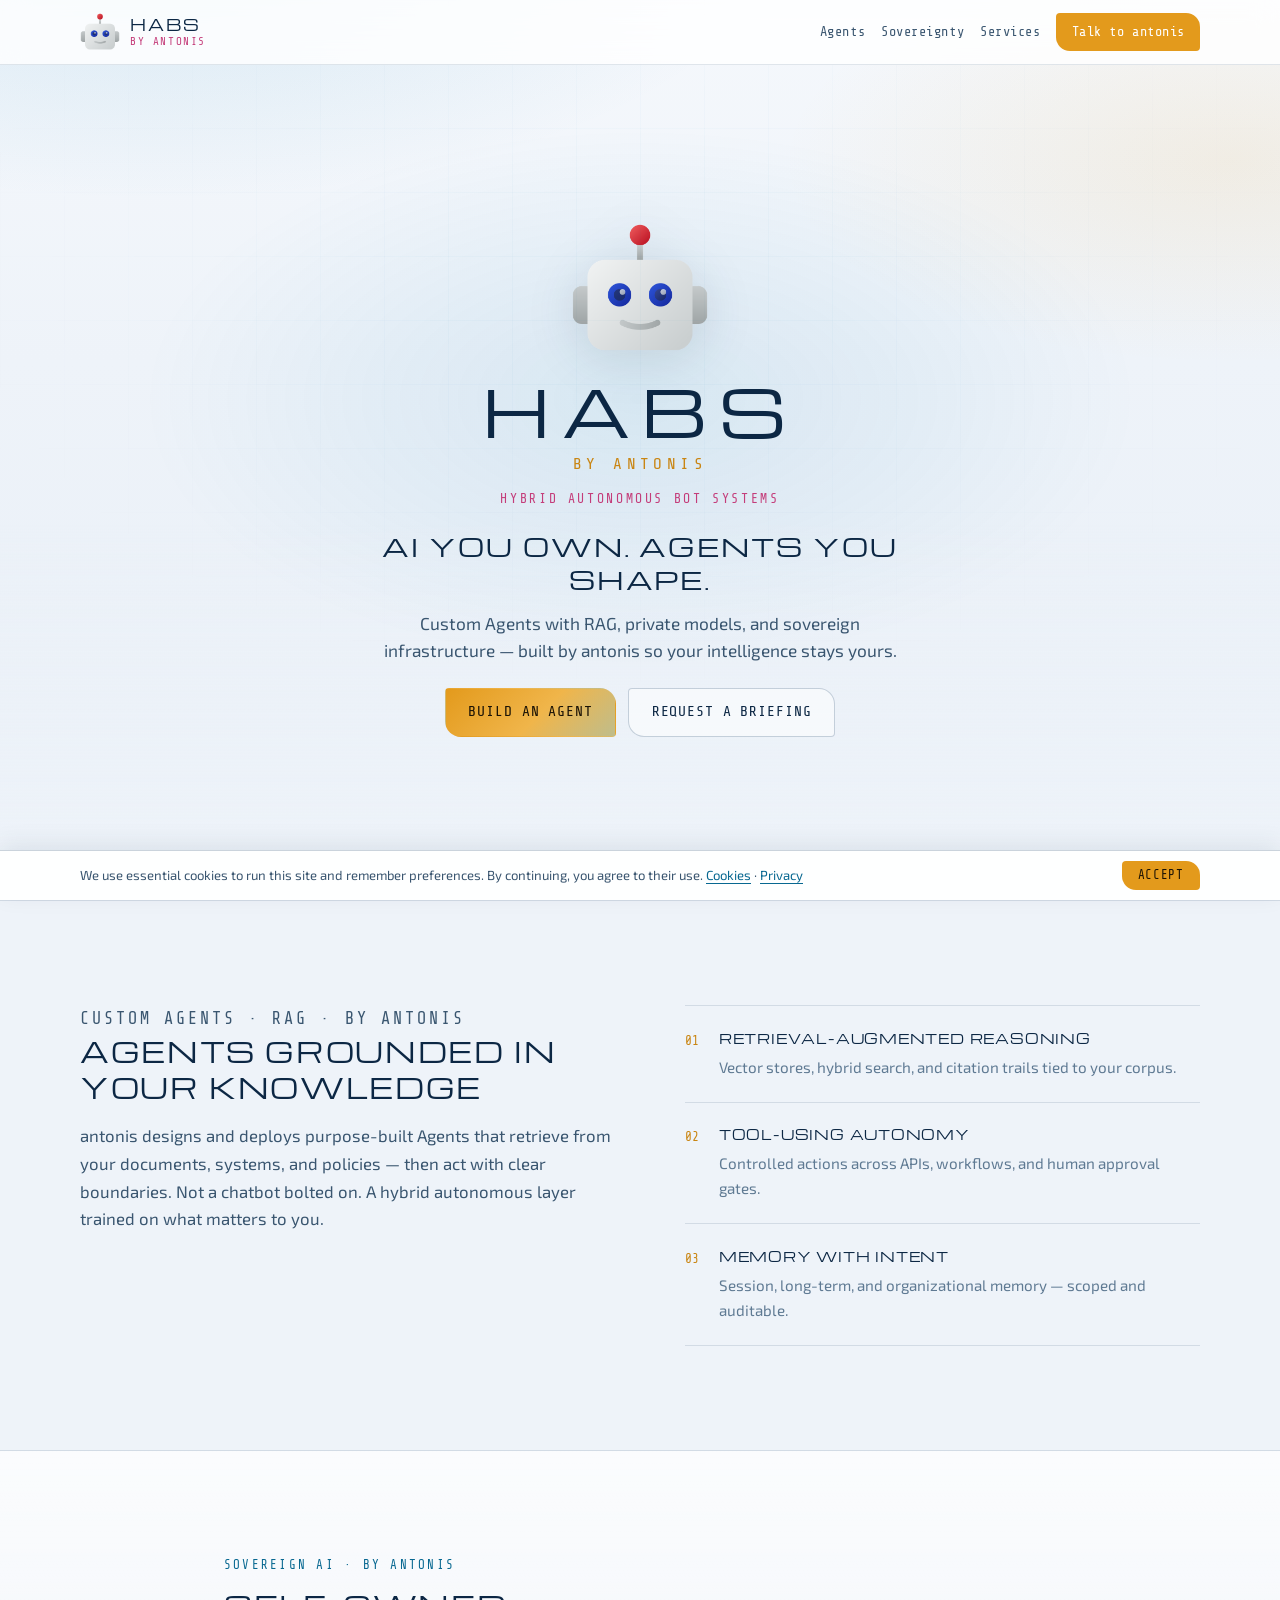
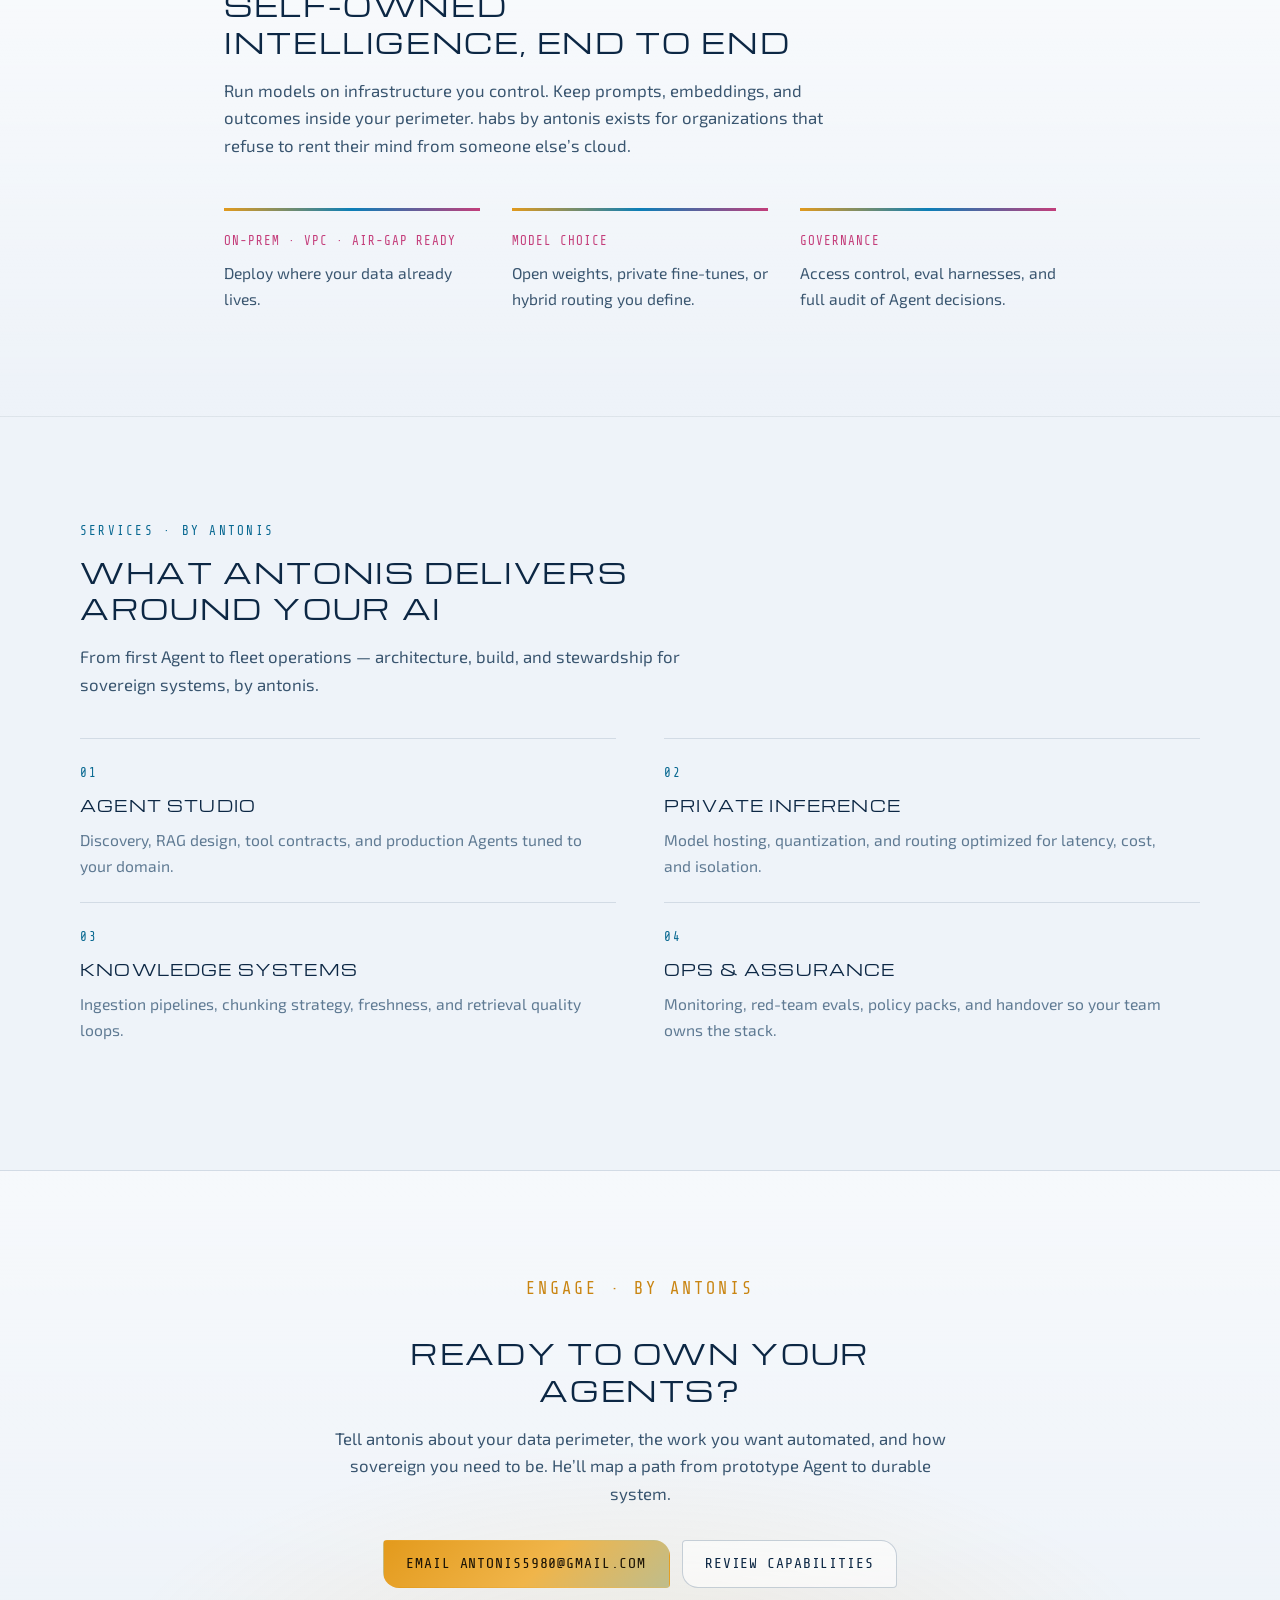
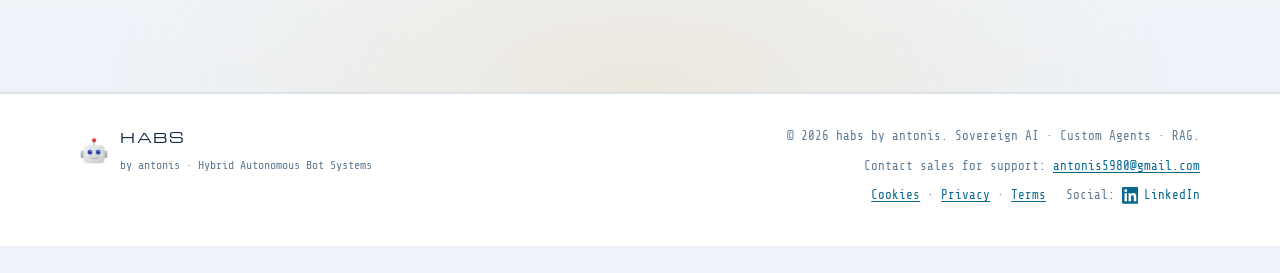
==== commit 7a130102: "Add files via upload" ====
--- a/index.html
+++ b/index.html
@@ -18,7 +18,7 @@
   <header class="site-header">
     <div class="shell header-inner">
       <a class="brand-mark" href="#top" aria-label="habs by antonis — home">
-        <img src="hubs.png" alt="" width="40" height="40" />
+        <img src="habs.png" alt="" width="40" height="40" />
         <span class="brand-text">
           <span class="brand-name">habs</span>
           <span class="brand-by">by antonis</span>
@@ -38,7 +38,7 @@
       <div id="particles-js" aria-hidden="true"></div>
       <div class="hero-atmosphere" aria-hidden="true"></div>
       <div class="shell hero-inner">
-        <img class="hero-logo" src="hubs.png" alt="habs by antonis logo" width="168" height="168" />
+        <img class="hero-logo" src="habs.png" alt="habs by antonis logo" width="168" height="168" />
         <p class="hero-brand" id="hero-brand">habs</p>
         <p class="hero-by">by antonis</p>
         <p class="hero-expand">Hybrid Autonomous Bot Systems</p>
@@ -161,7 +161,7 @@
   <footer class="site-footer">
     <div class="shell footer-inner">
       <div class="footer-brand">
-        <img src="hubs.png" alt="" width="28" height="28" />
+        <img src="habs.png" alt="" width="28" height="28" />
         <div>
           <strong>habs</strong>
           <span>by antonis · Hybrid Autonomous Bot Systems</span>
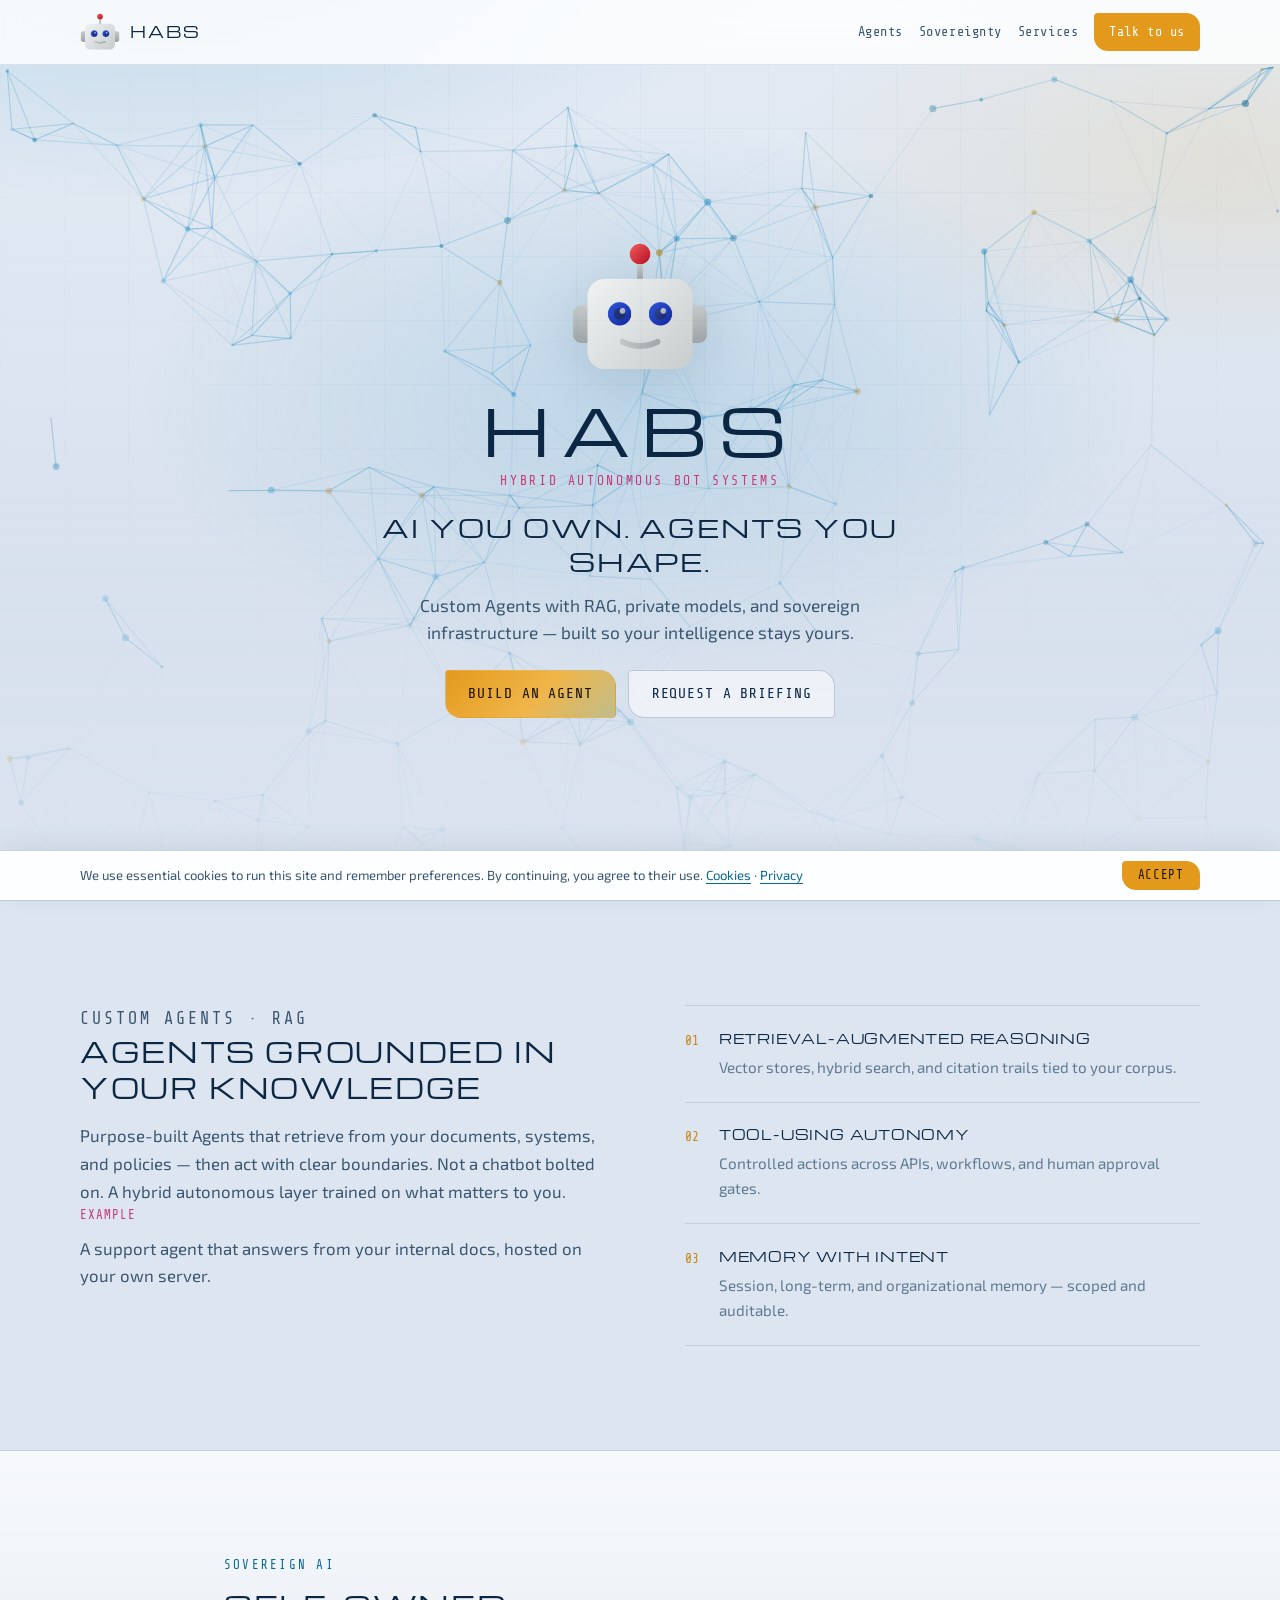
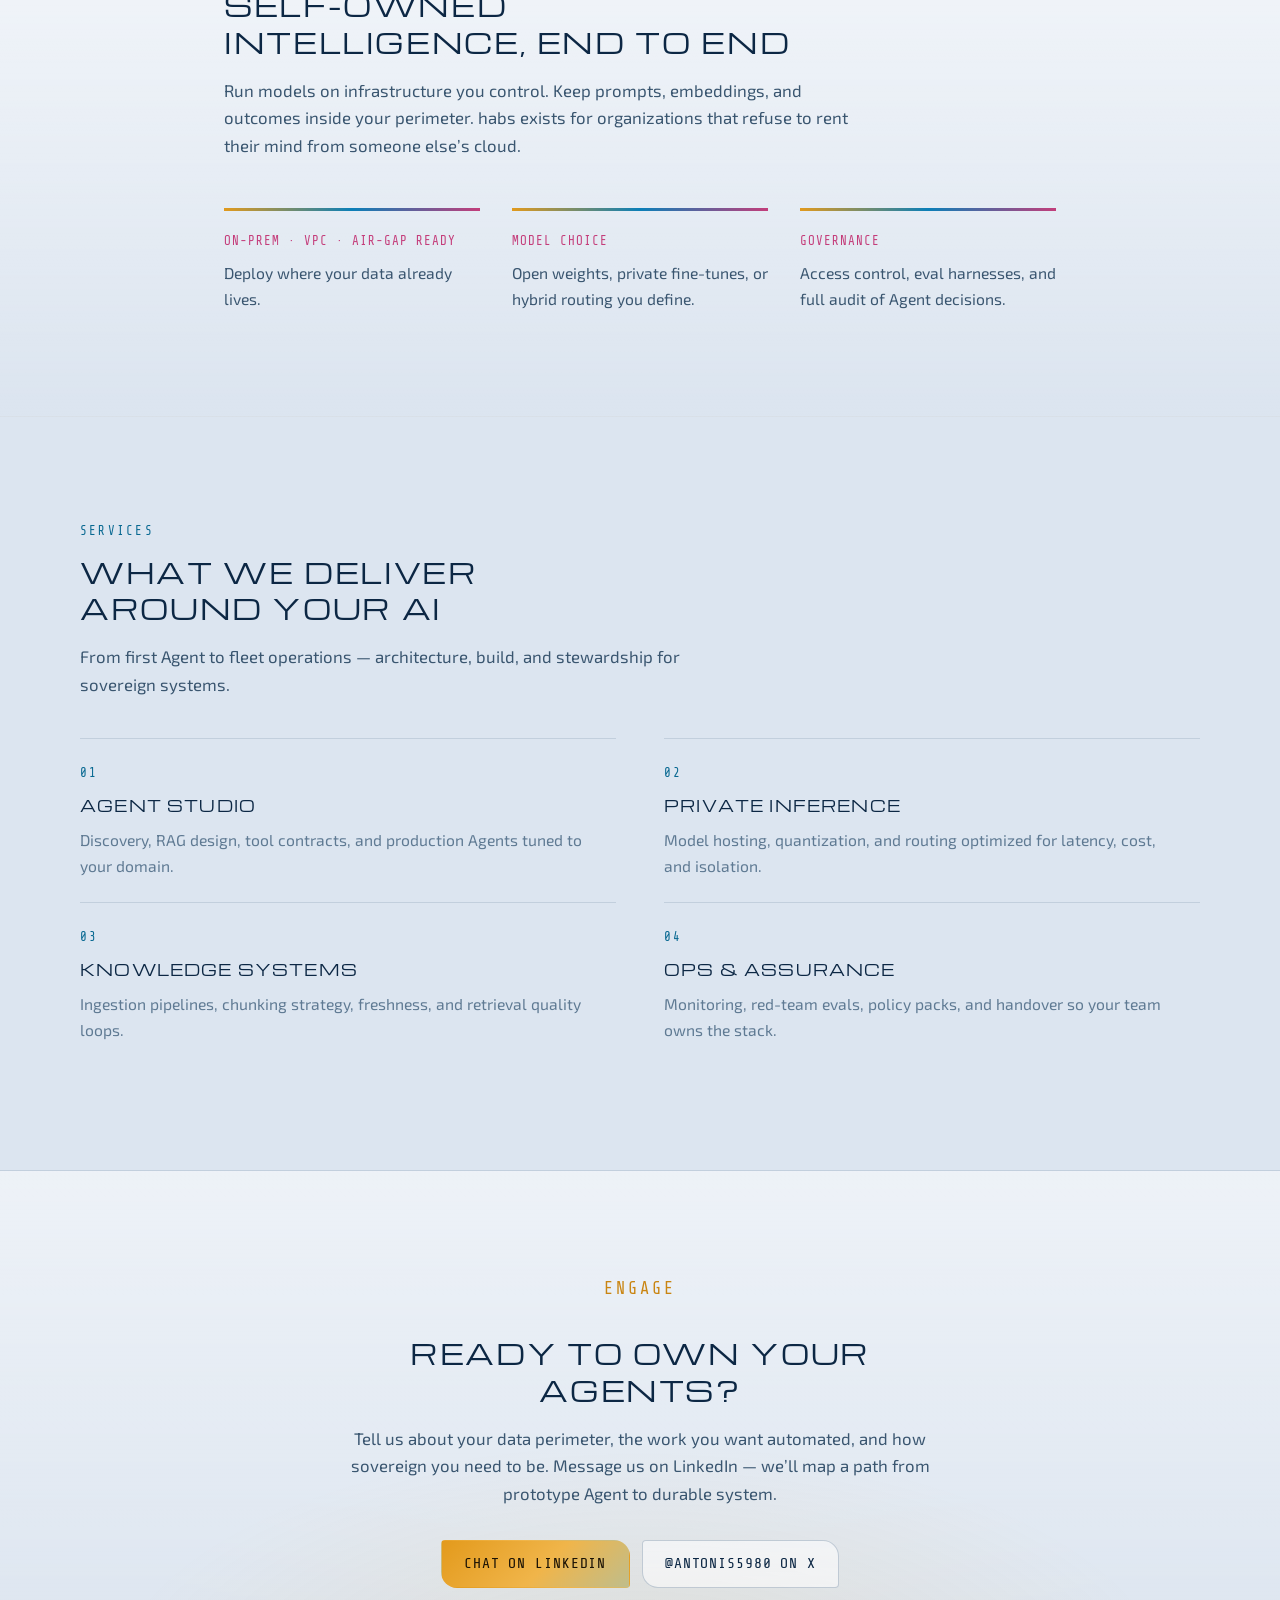
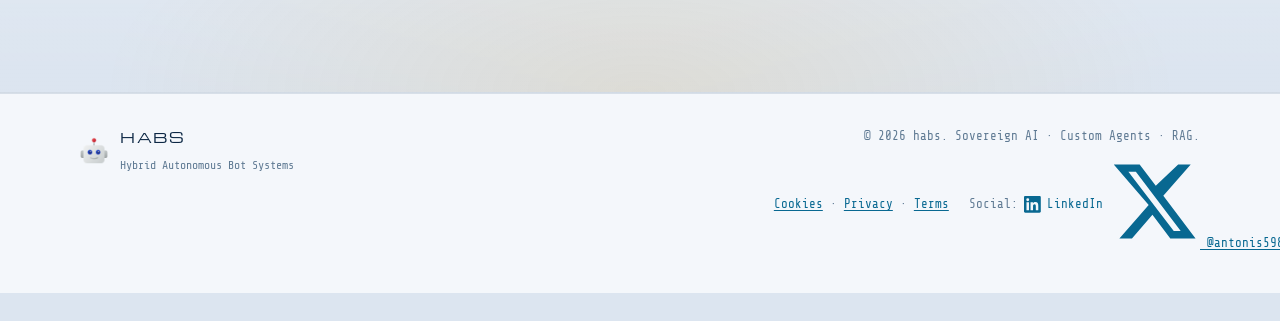
==== commit bfccbdb0: "Add files via upload" ====
--- a/index.html
+++ b/index.html
@@ -3,10 +3,32 @@
 <head>
   <meta charset="utf-8" />
   <meta name="viewport" content="width=device-width, initial-scale=1" />
-  <title>habs by antonis - Hybrid Autonomous Bot Systems</title>
-  <meta name="description" content="habs by antonis — sovereign, self-owned AI: custom Agents with RAG, private inference, and infrastructure you control." />
+  <title>habs - Hybrid Autonomous Bot Systems</title>
+  <meta name="description" content="habs — sovereign, self-owned AI: custom Agents with RAG, private inference, and infrastructure you control." />
   <meta name="author" content="antonis" />
   <link rel="icon" href="favicon.ico" />
+
+  <!-- Open Graph / LinkedIn / WhatsApp -->
+  <meta property="og:type" content="website" />
+  <meta property="og:site_name" content="habs" />
+  <meta property="og:title" content="habs — Hybrid Autonomous Bot Systems" />
+  <meta property="og:description" content="Custom AI Agents with RAG, private models, and sovereign infrastructure. AI you own. Agents you shape." />
+  <link rel="canonical" href="https://antonis5980.github.io/" />
+  <meta property="og:url" content="https://antonis5980.github.io/" />
+  <meta property="og:image" content="https://antonis5980.github.io/og-image.png" />
+  <meta property="og:image:type" content="image/png" />
+  <meta property="og:image:width" content="1200" />
+  <meta property="og:image:height" content="630" />
+  <meta property="og:image:alt" content="habs — Hybrid Autonomous Bot Systems" />
+
+  <!-- Twitter / X -->
+  <meta name="twitter:card" content="summary_large_image" />
+  <meta name="twitter:site" content="@antonis5980" />
+  <meta name="twitter:creator" content="@antonis5980" />
+  <meta name="twitter:title" content="habs — Hybrid Autonomous Bot Systems" />
+  <meta name="twitter:description" content="Custom AI Agents with RAG, private models, and sovereign infrastructure. AI you own. Agents you shape." />
+  <meta name="twitter:image" content="https://antonis5980.github.io/og-image.png" />
+
   <link rel="preconnect" href="https://fonts.googleapis.com" />
   <link rel="preconnect" href="https://fonts.gstatic.com" crossorigin />
   <link href="https://fonts.googleapis.com/css2?family=Exo+2:wght@400;500;600;700&family=Michroma&family=Share+Tech+Mono&display=swap" rel="stylesheet" />
@@ -17,18 +39,15 @@
 
   <header class="site-header">
     <div class="shell header-inner">
-      <a class="brand-mark" href="#top" aria-label="habs by antonis — home">
+      <a class="brand-mark" href="#top" aria-label="habs home">
         <img src="habs.png" alt="" width="40" height="40" />
-        <span class="brand-text">
-          <span class="brand-name">habs</span>
-          <span class="brand-by">by antonis</span>
-        </span>
+        <span class="brand-name">habs</span>
       </a>
       <nav class="site-nav" aria-label="Primary">
         <a href="#agents">Agents</a>
         <a href="#sovereign">Sovereignty</a>
         <a href="#services">Services</a>
-        <a class="nav-cta" href="#contact">Talk to antonis</a>
+        <a class="nav-cta" href="#contact">Talk to us</a>
       </nav>
     </div>
   </header>
@@ -38,13 +57,12 @@
       <div id="particles-js" aria-hidden="true"></div>
       <div class="hero-atmosphere" aria-hidden="true"></div>
       <div class="shell hero-inner">
-        <img class="hero-logo" src="habs.png" alt="habs by antonis logo" width="168" height="168" />
+        <img class="hero-logo" src="habs.png" alt="habs logo" width="168" height="168" />
         <p class="hero-brand" id="hero-brand">habs</p>
-        <p class="hero-by">by antonis</p>
         <p class="hero-expand">Hybrid Autonomous Bot Systems</p>
         <h1 class="hero-headline">AI you own. Agents you shape.</h1>
         <p class="hero-support">
-          Custom Agents with RAG, private models, and sovereign infrastructure — built by antonis so your intelligence stays yours.
+          Custom Agents with RAG, private models, and sovereign infrastructure — built so your intelligence stays yours.
         </p>
         <div class="hero-actions">
           <a class="btn btn-primary" href="#agents">Build an Agent</a>
@@ -56,11 +74,15 @@
     <section class="band" id="agents" aria-labelledby="agents-title">
       <div class="shell band-grid">
         <div class="band-copy">
-          <p class="eyebrow">Custom Agents · RAG · by antonis</p>
+          <p class="eyebrow">Custom Agents · RAG</p>
           <h2 id="agents-title">Agents grounded in your knowledge</h2>
           <p>
-            antonis designs and deploys purpose-built Agents that retrieve from your documents, systems, and policies —
+            Purpose-built Agents that retrieve from your documents, systems, and policies —
             then act with clear boundaries. Not a chatbot bolted on. A hybrid autonomous layer trained on what matters to you.
+          </p>
+          <p class="example-callout">
+            <span class="mono-label">Example</span>
+            A support agent that answers from your internal docs, hosted on your own server.
           </p>
         </div>
         <ul class="signal-list" aria-label="Agent capabilities">
@@ -91,11 +113,11 @@
 
     <section class="band band-alt" id="sovereign" aria-labelledby="sovereign-title">
       <div class="shell band-stack">
-        <p class="eyebrow">Sovereign AI · by antonis</p>
+        <p class="eyebrow">Sovereign AI</p>
         <h2 id="sovereign-title">Self-owned intelligence, end to end</h2>
         <p class="band-lead">
           Run models on infrastructure you control. Keep prompts, embeddings, and outcomes inside your perimeter.
-          habs by antonis exists for organizations that refuse to rent their mind from someone else’s cloud.
+          habs exists for organizations that refuse to rent their mind from someone else’s cloud.
         </p>
         <div class="sovereign-strip" role="list">
           <div role="listitem">
@@ -116,10 +138,10 @@
 
     <section class="band" id="services" aria-labelledby="services-title">
       <div class="shell">
-        <p class="eyebrow">Services · by antonis</p>
-        <h2 id="services-title">What antonis delivers around your AI</h2>
+        <p class="eyebrow">Services</p>
+        <h2 id="services-title">What we deliver around your AI</h2>
         <p class="band-lead">
-          From first Agent to fleet operations — architecture, build, and stewardship for sovereign systems, by antonis.
+          From first Agent to fleet operations — architecture, build, and stewardship for sovereign systems.
         </p>
         <ol class="service-rail">
           <li>
@@ -144,15 +166,15 @@
 
     <section class="band band-cta" id="contact" aria-labelledby="contact-title">
       <div class="shell cta-inner">
-        <p class="eyebrow">Engage · by antonis</p>
+        <p class="eyebrow">Engage</p>
         <h2 id="contact-title">Ready to own your Agents?</h2>
         <p>
-          Tell antonis about your data perimeter, the work you want automated, and how sovereign you need to be.
-          He’ll map a path from prototype Agent to durable system.
+          Tell us about your data perimeter, the work you want automated, and how sovereign you need to be.
+          Message us on LinkedIn — we’ll map a path from prototype Agent to durable system.
         </p>
         <div class="hero-actions">
-          <a class="btn btn-primary" href="mailto:antonis5980@gmail.com?subject=habs%20by%20antonis%20-%20Agent%20briefing">Email antonis5980@gmail.com</a>
-          <a class="btn btn-ghost" href="#agents">Review capabilities</a>
+          <a class="btn btn-primary" href="https://www.linkedin.com/company/habs-by-antonis" target="_blank" rel="noopener noreferrer">Chat on LinkedIn</a>
+          <a class="btn btn-ghost" href="https://x.com/antonis5980" target="_blank" rel="noopener noreferrer">@antonis5980 on X</a>
         </div>
       </div>
     </section>
@@ -164,15 +186,20 @@
         <img src="habs.png" alt="" width="28" height="28" />
         <div>
           <strong>habs</strong>
-          <span>by antonis · Hybrid Autonomous Bot Systems</span>
+          <span>Hybrid Autonomous Bot Systems</span>
         </div>
       </div>
       <div class="footer-meta">
-        <p>© <span id="y"></span> habs by antonis. Sovereign AI · Custom Agents · RAG.</p>
-        <span class="footer-support">Contact sales for support: <a href="mailto:antonis5980@gmail.com">antonis5980@gmail.com</a></span>
+        <p>© <span id="y"></span> habs. Sovereign AI · Custom Agents · RAG.</p>
         <span class="footer-right">
           <span class="footer-links"><a href="#cookies">Cookies</a> · <a href="#privacy">Privacy</a> · <a href="#terms">Terms</a></span>
-          <span class="footer-social"><span>Social:</span> <a class="footer-linkedin" href="https://www.linkedin.com/company/habs-gr" target="_blank" rel="noopener noreferrer" aria-label="LinkedIn"><svg class="footer-linkedin-icon" viewBox="0 0 24 24" aria-hidden="true" focusable="false"><path fill="currentColor" d="M20.45 20.45h-3.55v-5.57c0-1.33-.02-3.04-1.85-3.04-1.85 0-2.14 1.45-2.14 2.94v5.67H9.35V9h3.41v1.56h.05c.47-.9 1.63-1.85 3.36-1.85 3.59 0 4.25 2.36 4.25 5.44v6.3zM5.34 7.43a2.06 2.06 0 1 1 0-4.12 2.06 2.06 0 0 1 0 4.12zM7.12 20.45H3.56V9h3.56v11.45zM22.23 0H1.77C.79 0 0 .77 0 1.73v20.54C0 23.23.79 24 1.77 24h20.45c.98 0 1.78-.77 1.78-1.73V1.73C24 .77 23.2 0 22.23 0z"/></svg><span>LinkedIn</span></a></span>
+          <span class="footer-social"><span>Social:</span>
+            <a class="footer-linkedin" href="https://www.linkedin.com/company/habs-by-antonis" target="_blank" rel="noopener noreferrer" aria-label="LinkedIn"><svg class="footer-linkedin-icon" viewBox="0 0 24 24" aria-hidden="true" focusable="false"><path fill="currentColor" d="M20.45 20.45h-3.55v-5.57c0-1.33-.02-3.04-1.85-3.04-1.85 0-2.14 1.45-2.14 2.94v5.67H9.35V9h3.41v1.56h.05c.47-.9 1.63-1.85 3.36-1.85 3.59 0 4.25 2.36 4.25 5.44v6.3zM5.34 7.43a2.06 2.06 0 1 1 0-4.12 2.06 2.06 0 0 1 0 4.12zM7.12 20.45H3.56V9h3.56v11.45zM22.23 0H1.77C.79 0 0 .77 0 1.73v20.54C0 23.23.79 24 1.77 24h20.45c.98 0 1.78-.77 1.78-1.73V1.73C24 .77 23.2 0 22.23 0z"/></svg><span>LinkedIn</span></a>
+            <a class="footer-x" href="https://x.com/antonis5980" target="_blank" rel="noopener noreferrer" aria-label="X (Twitter)">
+              <svg class="footer-x-icon" viewBox="0 0 24 24" aria-hidden="true" focusable="false"><path fill="currentColor" d="M18.244 2.25h3.308l-7.227 8.26 8.502 11.24H16.17l-4.714-6.231-5.401 6.231H2.74l7.727-8.835L1.254 2.25H8.08l4.253 5.622zm-1.161 17.52h1.833L7.084 4.126H5.117z"/></svg>
+              <span>@antonis5980</span>
+            </a>
+          </span>
         </span>
       </div>
     </div>
@@ -189,7 +216,7 @@
     </article>
     <article id="privacy" hidden class="privacy-policy">
       <h2 data-i18n="privacy.title">Privacy Policy</h2>
-      <div class="privacy-body" data-i18n="privacy.body" data-i18n-html="1"><p class="privacy-updated"><strong>Last updated: 4 October 2026</strong></p><p>The company ("we", "us" or "our") respects your privacy and is committed to handling personal data responsibly and transparently.</p><p><strong>The company does not generally process personal data for purposes unrelated to providing its services.</strong> Personal data may nevertheless be processed in the limited circumstances described below.</p><p>This Privacy Policy explains the limited situations in which personal information may nevertheless be processed through this website or in connection with our services, why that happens, how long it may be retained, and the rights you have under applicable data protection legislation, including the EU General Data Protection Regulation (GDPR).</p><h3>1. Who we are</h3><p>This website is operated by a sole proprietorship.</p><p><img class="about-gemi privacy-gemi" src="gemi.png" alt="Antonios Ntounetas. Sole Proprietorship. GEMI No. 16666160300. Registered Office: Athens, Greece" /></p><p><strong>HABS</strong> and <strong>Hybrid Autonomous Bot Systems</strong> are trading names of that sole proprietorship. They do not refer to a separate legal entity. In this Privacy Policy, references to "the company" mean that sole proprietorship, including where those trading names are used.</p><p>For privacy-related enquiries, please contact us at <a href="mailto:antonis5980@gmail.com">antonis5980@gmail.com</a> or through the contact details provided on this website.</p><p>Where the company determines the purposes and means of processing personal data, the company acts as the data controller.</p><p>For certain software, automation or other services provided to customers, the company may instead process personal data on behalf of the customer. In those circumstances, the customer may be the data controller and the company may act as a data processor. Such processing is governed by the applicable service agreement and, where required, a Data Processing Agreement.</p><h3>2. Personal data we may collect</h3><p>Because the company generally does not process personal data, collection is limited. Depending on how you interact with the company, personal data may be processed only in the following limited cases:</p><h4>Information you provide directly</h4><p>For example:</p><ul><li>name</li><li>email address</li><li>telephone number, where provided</li><li>company or organisation name</li><li>information contained in enquiries or messages</li><li>information you voluntarily provide when discussing a potential project or service.</li></ul><h4>Technical information</h4><p>When you visit the website, our systems may automatically process technical information such as:</p><ul><li>IP address</li><li>date and time of requests</li><li>pages or resources requested</li><li>browser and operating-system information</li><li>device-related information</li><li>technical and security information contained in server or application logs.</li></ul><p>This information is primarily used to operate, secure, troubleshoot and maintain the website and its services.</p><h4>Website chat</h4><p>If you use a chat facility provided on the website, the messages you submit may be stored on our application infrastructure so that we can respond to your enquiry and maintain the context of the conversation.</p><p>Please do not submit sensitive personal information through the website chat unless it is specifically necessary and requested for the service concerned.</p><h3>3. Why we use your information</h3><p>Where personal information is processed at all, we use it only for the limited purposes below:</p><ul><li>respond to enquiries and requests</li><li>communicate with prospective customers</li><li>discuss, prepare or provide services</li><li>provide customer support</li><li>maintain and secure the website and our systems</li><li>diagnose technical problems</li><li>understand general website usage and improve the website</li><li>comply with legal, accounting or other applicable obligations</li><li>establish, exercise or defend legal claims where necessary.</li></ul><p>We do not sell personal information to third parties and we do not use personal information collected through ordinary website enquiries for third-party advertising.</p><h3>4. Legal basis for processing</h3><p>Depending on the circumstances, the company processes personal data on one or more of the following legal bases under Article 6 of the GDPR:</p><h4>Performance of a contract or steps at your request</h4><p>Where processing is necessary to provide a service, respond to a request to enter into a contract, prepare a proposal, or otherwise take steps at your request before entering into a contract.</p><h4>Legal obligation</h4><p>Where processing is necessary to comply with a legal obligation, such as applicable accounting, tax or other statutory requirements.</p><h4>Legitimate interests</h4><p>Where processing is necessary for legitimate interests pursued by the company, such as:</p><ul><li>operating and securing our website and systems</li><li>preventing abuse or malicious activity</li><li>responding to business enquiries</li><li>maintaining business records</li><li>improving our services</li><li>establishing, exercising or defending legal claims.</li></ul><p>Where we rely on legitimate interests, we consider the interests and fundamental rights of the individuals concerned.</p><h4>Consent</h4><p>Where consent is required by law, we will request it before carrying out the relevant processing.</p><p>Where processing is based on consent, you may withdraw that consent at any time. Withdrawal does not affect the lawfulness of processing carried out before withdrawal.</p><h3>5. Cookies and similar technologies</h3><p>The website uses cookies and similar technologies where necessary for its operation.</p><p>These may include cookies or locally stored information used for purposes such as:</p><ul><li>maintaining a website session</li><li>remembering language or interface preferences</li><li>remembering cookie/privacy preferences</li><li>providing required security functionality.</li></ul><p>We do not use advertising cookies for third-party behavioural advertising.</p><p>The website may also use analytics technology to understand aggregate website usage and improve the service.</p><p>Where analytics are used, they are operated for the company's own website analytics purposes and are not intended to create advertising profiles or sell browsing information to third parties.</p><h3>6. Website analytics</h3><p>The company may use its own analytics installation to understand how visitors use the website.</p><p>The purpose is to obtain information about website usage, such as which pages are visited and how the website is being used, so that we can maintain and improve it.</p><p>The analytics service is operated by the company rather than being provided as an advertising platform to third parties.</p><p>Analytics data is not sold to advertisers.</p><h3>7. Server and security logs</h3><p>For operational, security and troubleshooting purposes, our infrastructure may temporarily record technical information such as IP addresses, timestamps, requested resources, browser information and security-related events.</p><p>These logs may be used to:</p><ul><li>detect and investigate malicious activity</li><li>protect the website and infrastructure</li><li>troubleshoot technical problems</li><li>maintain service reliability</li><li>establish, exercise or defend legal claims where necessary.</li></ul><p>Technical logs are retained only for as long as reasonably necessary for these purposes, taking into account security, operational and legal requirements.</p><h3>8. Who may receive personal data</h3><p>We may use trusted service providers where necessary to operate our business and website.</p><p>Depending on the service involved, these may include providers of:</p><ul><li>website and infrastructure services</li><li>network and security services</li><li>email and communications</li><li>analytics</li><li>software and technical services</li><li>backup or storage services.</li></ul><p>Such providers may process personal data only to the extent necessary to provide their services and subject to appropriate contractual, confidentiality and security arrangements.</p><p>We do not sell personal data to third parties.</p><p>We may also disclose information where required by law, by a competent authority, or where reasonably necessary to establish, exercise or defend legal claims.</p><h3>9. International transfers</h3><p>the company does not transfer personal data outside the European Economic Area (EEA).</p><p>Where personal data is processed in connection with this website or our services, that processing takes place within the EEA.</p><h3>10. How long we retain personal data</h3><p>We retain personal data only for as long as reasonably necessary for the purpose for which it was collected, unless a longer period is required or permitted by law.</p><p>As a general guide:</p><h4>Website enquiries and prospective customers</h4><p>Information relating to an enquiry or potential business relationship may normally be retained for up to <strong>24 months after the last meaningful communication</strong>, unless there is an ongoing business relationship, a legitimate reason for longer retention, or a legal requirement to retain it.</p><h4>Customer and contractual information</h4><p>Information relating to an active customer relationship is retained for the duration of the relationship and afterwards for as long as reasonably necessary for legitimate business, legal, accounting, tax or dispute-resolution purposes.</p><h4>Accounting and tax records</h4><p>Records that the company is legally required to retain are kept for the applicable statutory period.</p><h4>Website chat</h4><p>Chat messages may be retained for as long as reasonably necessary to respond to the enquiry, provide support and maintain appropriate business records. Where there is no continuing reason to retain them, they may be deleted.</p><h4>Technical and security logs</h4><p>Technical and security logs are retained only for as long as reasonably necessary for operational, security and legal purposes.</p><p>Retention periods may therefore differ depending on the nature and purpose of the information.</p><h3>11. Your rights</h3><p>Subject to the conditions and limitations provided by applicable law, you may have the right to:</p><ul><li>request access to your personal data</li><li>request correction of inaccurate or incomplete data</li><li>request deletion of your personal data</li><li>request restriction of processing</li><li>object to certain processing</li><li>request portability of personal data where the right applies</li><li>withdraw consent where processing is based on consent.</li></ul><p>You may exercise these rights by contacting the company at <a href="mailto:antonis5980@gmail.com">antonis5980@gmail.com</a> or using the contact details provided on this website.</p><p>We may need to verify your identity before fulfilling certain requests.</p><p>We will normally respond to a valid data protection request without undue delay and, in general, within one month as required by the GDPR.</p><h3>12. Right to lodge a complaint</h3><p>If you believe that your personal data has not been handled in accordance with applicable data protection law, you have the right to lodge a complaint with the relevant data protection supervisory authority.</p><p>For the company and individuals located in Greece, the competent supervisory authority is:</p><p><strong>Hellenic Data Protection Authority (HDPA)</strong></p><p>Website: <a href="https://www.dpa.gr/" target="_blank" rel="noopener noreferrer">https://www.dpa.gr/</a></p><p>You are not required to contact the company before contacting the supervisory authority, although we would welcome the opportunity to address your concern first.</p><h3>13. Security</h3><p>the company takes reasonable technical and organisational measures designed to protect personal data against unauthorised access, loss, misuse, alteration or destruction.</p><p>No internet transmission or storage system can be guaranteed to be completely secure. We therefore cannot guarantee absolute security, but we take appropriate measures based on the nature of the information and the risks involved.</p><h3>14. Personal data processed as part of the company's services</h3><p>Consistent with our general position that the company does not process personal data for its own purposes, any personal data that appears in customer systems remains under the customer's control.</p><p>When the company provides software development, automation, hosting, analytics, AI, integration or other technical services to a customer, the company may process personal data contained within the customer's systems or data only as necessary to deliver those services.</p><p>In such cases, the customer may determine the purposes and means of processing and therefore act as the data controller, while the company acts as a data processor.</p><p>The customer's instructions, the applicable service agreement and, where applicable, a Data Processing Agreement govern such processing.</p><p>the company will not use customer-provided personal data for unrelated purposes unless required or permitted by law or expressly agreed with the customer.</p><p>Where required, the company will apply appropriate technical and organisational measures and assist the customer with applicable data protection obligations.</p><h3>15. Data you should not submit through this website</h3><p>Unless specifically requested and appropriately secured for a particular service, please do not submit highly sensitive personal information through ordinary website forms or chat.</p><p>This includes information such as health information, financial account credentials, passwords, authentication secrets or other information that is not necessary for us to respond to your enquiry.</p><h3>16. Changes to this Privacy Policy</h3><p>We may update this Privacy Policy from time to time to reflect changes in our services, technology or legal obligations.</p><p>The "Last updated" date at the beginning of this page will be changed when material updates are made.</p><h3>17. Contact</h3><p>If you have questions about this Privacy Policy, our processing of personal data, or wish to exercise your data protection rights, please contact the company at <a href="mailto:antonis5980@gmail.com">antonis5980@gmail.com</a> or using the contact information provided on the website.</p></div>
+      <div class="privacy-body" data-i18n="privacy.body" data-i18n-html="1"><p class="privacy-updated"><strong>Last updated: 4 October 2026</strong></p><p>The company ("we", "us" or "our") respects your privacy and is committed to handling personal data responsibly and transparently.</p><p><strong>The company does not generally process personal data for purposes unrelated to providing its services.</strong> Personal data may nevertheless be processed in the limited circumstances described below.</p><p>This Privacy Policy explains the limited situations in which personal information may nevertheless be processed through this website or in connection with our services, why that happens, how long it may be retained, and the rights you have under applicable data protection legislation, including the EU General Data Protection Regulation (GDPR).</p><h3>1. Who we are</h3><p>This website is operated by a sole proprietorship.</p><p><strong>HABS</strong> and <strong>Hybrid Autonomous Bot Systems</strong> are trading names of that sole proprietorship. They do not refer to a separate legal entity. In this Privacy Policy, references to "the company" mean that sole proprietorship, including where those trading names are used.</p><p>For privacy-related enquiries, please contact us at <a href="mailto:antonis5980@gmail.com">antonis5980@gmail.com</a> or through the contact details provided on this website.</p><p>Where the company determines the purposes and means of processing personal data, the company acts as the data controller.</p><p>For certain software, automation or other services provided to customers, the company may instead process personal data on behalf of the customer. In those circumstances, the customer may be the data controller and the company may act as a data processor. Such processing is governed by the applicable service agreement and, where required, a Data Processing Agreement.</p><h3>2. Personal data we may collect</h3><p>Because the company generally does not process personal data, collection is limited. Depending on how you interact with the company, personal data may be processed only in the following limited cases:</p><h4>Information you provide directly</h4><p>For example:</p><ul><li>name</li><li>email address</li><li>telephone number, where provided</li><li>company or organisation name</li><li>information contained in enquiries or messages</li><li>information you voluntarily provide when discussing a potential project or service.</li></ul><h4>Technical information</h4><p>When you visit the website, our systems may automatically process technical information such as:</p><ul><li>IP address</li><li>date and time of requests</li><li>pages or resources requested</li><li>browser and operating-system information</li><li>device-related information</li><li>technical and security information contained in server or application logs.</li></ul><p>This information is primarily used to operate, secure, troubleshoot and maintain the website and its services.</p><h4>Website chat</h4><p>If you use a chat facility provided on the website, the messages you submit may be stored on our application infrastructure so that we can respond to your enquiry and maintain the context of the conversation.</p><p>Please do not submit sensitive personal information through the website chat unless it is specifically necessary and requested for the service concerned.</p><h3>3. Why we use your information</h3><p>Where personal information is processed at all, we use it only for the limited purposes below:</p><ul><li>respond to enquiries and requests</li><li>communicate with prospective customers</li><li>discuss, prepare or provide services</li><li>provide customer support</li><li>maintain and secure the website and our systems</li><li>diagnose technical problems</li><li>understand general website usage and improve the website</li><li>comply with legal, accounting or other applicable obligations</li><li>establish, exercise or defend legal claims where necessary.</li></ul><p>We do not sell personal information to third parties and we do not use personal information collected through ordinary website enquiries for third-party advertising.</p><h3>4. Legal basis for processing</h3><p>Depending on the circumstances, the company processes personal data on one or more of the following legal bases under Article 6 of the GDPR:</p><h4>Performance of a contract or steps at your request</h4><p>Where processing is necessary to provide a service, respond to a request to enter into a contract, prepare a proposal, or otherwise take steps at your request before entering into a contract.</p><h4>Legal obligation</h4><p>Where processing is necessary to comply with a legal obligation, such as applicable accounting, tax or other statutory requirements.</p><h4>Legitimate interests</h4><p>Where processing is necessary for legitimate interests pursued by the company, such as:</p><ul><li>operating and securing our website and systems</li><li>preventing abuse or malicious activity</li><li>responding to business enquiries</li><li>maintaining business records</li><li>improving our services</li><li>establishing, exercising or defending legal claims.</li></ul><p>Where we rely on legitimate interests, we consider the interests and fundamental rights of the individuals concerned.</p><h4>Consent</h4><p>Where consent is required by law, we will request it before carrying out the relevant processing.</p><p>Where processing is based on consent, you may withdraw that consent at any time. Withdrawal does not affect the lawfulness of processing carried out before withdrawal.</p><h3>5. Cookies and similar technologies</h3><p>The website uses cookies and similar technologies where necessary for its operation.</p><p>These may include cookies or locally stored information used for purposes such as:</p><ul><li>maintaining a website session</li><li>remembering language or interface preferences</li><li>remembering cookie/privacy preferences</li><li>providing required security functionality.</li></ul><p>We do not use advertising cookies for third-party behavioural advertising.</p><p>The website may also use analytics technology to understand aggregate website usage and improve the service.</p><p>Where analytics are used, they are operated for the company's own website analytics purposes and are not intended to create advertising profiles or sell browsing information to third parties.</p><h3>6. Website analytics</h3><p>The company may use its own analytics installation to understand how visitors use the website.</p><p>The purpose is to obtain information about website usage, such as which pages are visited and how the website is being used, so that we can maintain and improve it.</p><p>The analytics service is operated by the company rather than being provided as an advertising platform to third parties.</p><p>Analytics data is not sold to advertisers.</p><h3>7. Server and security logs</h3><p>For operational, security and troubleshooting purposes, our infrastructure may temporarily record technical information such as IP addresses, timestamps, requested resources, browser information and security-related events.</p><p>These logs may be used to:</p><ul><li>detect and investigate malicious activity</li><li>protect the website and infrastructure</li><li>troubleshoot technical problems</li><li>maintain service reliability</li><li>establish, exercise or defend legal claims where necessary.</li></ul><p>Technical logs are retained only for as long as reasonably necessary for these purposes, taking into account security, operational and legal requirements.</p><h3>8. Who may receive personal data</h3><p>We may use trusted service providers where necessary to operate our business and website.</p><p>Depending on the service involved, these may include providers of:</p><ul><li>website and infrastructure services</li><li>network and security services</li><li>email and communications</li><li>analytics</li><li>software and technical services</li><li>backup or storage services.</li></ul><p>Such providers may process personal data only to the extent necessary to provide their services and subject to appropriate contractual, confidentiality and security arrangements.</p><p>We do not sell personal data to third parties.</p><p>We may also disclose information where required by law, by a competent authority, or where reasonably necessary to establish, exercise or defend legal claims.</p><h3>9. International transfers</h3><p>the company does not transfer personal data outside the European Economic Area (EEA).</p><p>Where personal data is processed in connection with this website or our services, that processing takes place within the EEA.</p><h3>10. How long we retain personal data</h3><p>We retain personal data only for as long as reasonably necessary for the purpose for which it was collected, unless a longer period is required or permitted by law.</p><p>As a general guide:</p><h4>Website enquiries and prospective customers</h4><p>Information relating to an enquiry or potential business relationship may normally be retained for up to <strong>24 months after the last meaningful communication</strong>, unless there is an ongoing business relationship, a legitimate reason for longer retention, or a legal requirement to retain it.</p><h4>Customer and contractual information</h4><p>Information relating to an active customer relationship is retained for the duration of the relationship and afterwards for as long as reasonably necessary for legitimate business, legal, accounting, tax or dispute-resolution purposes.</p><h4>Accounting and tax records</h4><p>Records that the company is legally required to retain are kept for the applicable statutory period.</p><h4>Website chat</h4><p>Chat messages may be retained for as long as reasonably necessary to respond to the enquiry, provide support and maintain appropriate business records. Where there is no continuing reason to retain them, they may be deleted.</p><h4>Technical and security logs</h4><p>Technical and security logs are retained only for as long as reasonably necessary for operational, security and legal purposes.</p><p>Retention periods may therefore differ depending on the nature and purpose of the information.</p><h3>11. Your rights</h3><p>Subject to the conditions and limitations provided by applicable law, you may have the right to:</p><ul><li>request access to your personal data</li><li>request correction of inaccurate or incomplete data</li><li>request deletion of your personal data</li><li>request restriction of processing</li><li>object to certain processing</li><li>request portability of personal data where the right applies</li><li>withdraw consent where processing is based on consent.</li></ul><p>You may exercise these rights by contacting the company at <a href="mailto:antonis5980@gmail.com">antonis5980@gmail.com</a> or using the contact details provided on this website.</p><p>We may need to verify your identity before fulfilling certain requests.</p><p>We will normally respond to a valid data protection request without undue delay and, in general, within one month as required by the GDPR.</p><h3>12. Right to lodge a complaint</h3><p>If you believe that your personal data has not been handled in accordance with applicable data protection law, you have the right to lodge a complaint with the relevant data protection supervisory authority.</p><p>For the company and individuals located in Greece, the competent supervisory authority is:</p><p><strong>Hellenic Data Protection Authority (HDPA)</strong></p><p>Website: <a href="https://www.dpa.gr/" target="_blank" rel="noopener noreferrer">https://www.dpa.gr/</a></p><p>You are not required to contact the company before contacting the supervisory authority, although we would welcome the opportunity to address your concern first.</p><h3>13. Security</h3><p>the company takes reasonable technical and organisational measures designed to protect personal data against unauthorised access, loss, misuse, alteration or destruction.</p><p>No internet transmission or storage system can be guaranteed to be completely secure. We therefore cannot guarantee absolute security, but we take appropriate measures based on the nature of the information and the risks involved.</p><h3>14. Personal data processed as part of the company's services</h3><p>Consistent with our general position that the company does not process personal data for its own purposes, any personal data that appears in customer systems remains under the customer's control.</p><p>When the company provides software development, automation, hosting, analytics, AI, integration or other technical services to a customer, the company may process personal data contained within the customer's systems or data only as necessary to deliver those services.</p><p>In such cases, the customer may determine the purposes and means of processing and therefore act as the data controller, while the company acts as a data processor.</p><p>The customer's instructions, the applicable service agreement and, where applicable, a Data Processing Agreement govern such processing.</p><p>the company will not use customer-provided personal data for unrelated purposes unless required or permitted by law or expressly agreed with the customer.</p><p>Where required, the company will apply appropriate technical and organisational measures and assist the customer with applicable data protection obligations.</p><h3>15. Data you should not submit through this website</h3><p>Unless specifically requested and appropriately secured for a particular service, please do not submit highly sensitive personal information through ordinary website forms or chat.</p><p>This includes information such as health information, financial account credentials, passwords, authentication secrets or other information that is not necessary for us to respond to your enquiry.</p><h3>16. Changes to this Privacy Policy</h3><p>We may update this Privacy Policy from time to time to reflect changes in our services, technology or legal obligations.</p><p>The "Last updated" date at the beginning of this page will be changed when material updates are made.</p><h3>17. Contact</h3><p>If you have questions about this Privacy Policy, our processing of personal data, or wish to exercise your data protection rights, please contact the company at <a href="mailto:antonis5980@gmail.com">antonis5980@gmail.com</a> or using the contact information provided on the website.</p></div>
     </article>
 
         <article id="terms" hidden class="terms-policy">
--- a/site.css
+++ b/site.css
@@ -1,12 +1,12 @@
 /* ==========================================================================
-   habs by antonis — Hybrid Autonomous Bot System
+   habs by antonis — Hybrid Autonomous Bot Systems
    Light Federation / LCARS-inspired surface + Star Trek geometric type
    ========================================================================== */
 
 :root {
-  --void: #eef3f9;
-  --void-elevated: #ffffff;
-  --void-panel: #f7fafc;
+  --void: #dce5f0;
+  --void-elevated: #f4f7fb;
+  --void-panel: #e8eef6;
   --line: rgba(15, 55, 95, 0.12);
   --line-strong: rgba(15, 55, 95, 0.22);
   --text: #0c2744;
@@ -55,9 +55,9 @@
   pointer-events: none;
   z-index: 0;
   background:
-    radial-gradient(ellipse 90% 55% at 12% -8%, rgba(11, 127, 184, 0.14), transparent 55%),
-    radial-gradient(ellipse 70% 45% at 96% 18%, rgba(227, 154, 28, 0.1), transparent 50%),
-    linear-gradient(180deg, #f5f8fc 0%, var(--void) 40%, #e8eff7 100%);
+    radial-gradient(ellipse 90% 55% at 12% -8%, rgba(11, 127, 184, 0.18), transparent 55%),
+    radial-gradient(ellipse 70% 45% at 96% 18%, rgba(227, 154, 28, 0.12), transparent 50%),
+    linear-gradient(180deg, #e4ebf4 0%, var(--void) 42%, #cfd9e8 100%);
 }
 
 body::after {
@@ -66,10 +66,10 @@
   inset: 0;
   pointer-events: none;
   z-index: 0;
-  opacity: 0.45;
+  opacity: 0.55;
   background-image:
-    linear-gradient(rgba(11, 127, 184, 0.055) 1px, transparent 1px),
-    linear-gradient(90deg, rgba(11, 127, 184, 0.055) 1px, transparent 1px);
+    linear-gradient(rgba(11, 127, 184, 0.07) 1px, transparent 1px),
+    linear-gradient(90deg, rgba(11, 127, 184, 0.07) 1px, transparent 1px);
   background-size: 64px 64px;
   mask-image: radial-gradient(ellipse 80% 70% at 50% 30%, #000 20%, transparent 75%);
 }
@@ -233,8 +233,8 @@
   z-index: 0;
   pointer-events: none;
   background:
-    radial-gradient(ellipse 60% 50% at 50% 40%, rgba(11, 127, 184, 0.1), transparent 65%),
-    linear-gradient(180deg, transparent 55%, var(--void) 100%);
+    radial-gradient(ellipse 60% 50% at 50% 40%, rgba(11, 127, 184, 0.14), transparent 65%),
+    linear-gradient(180deg, transparent 50%, var(--void) 100%);
 }
 
 .hero-inner {
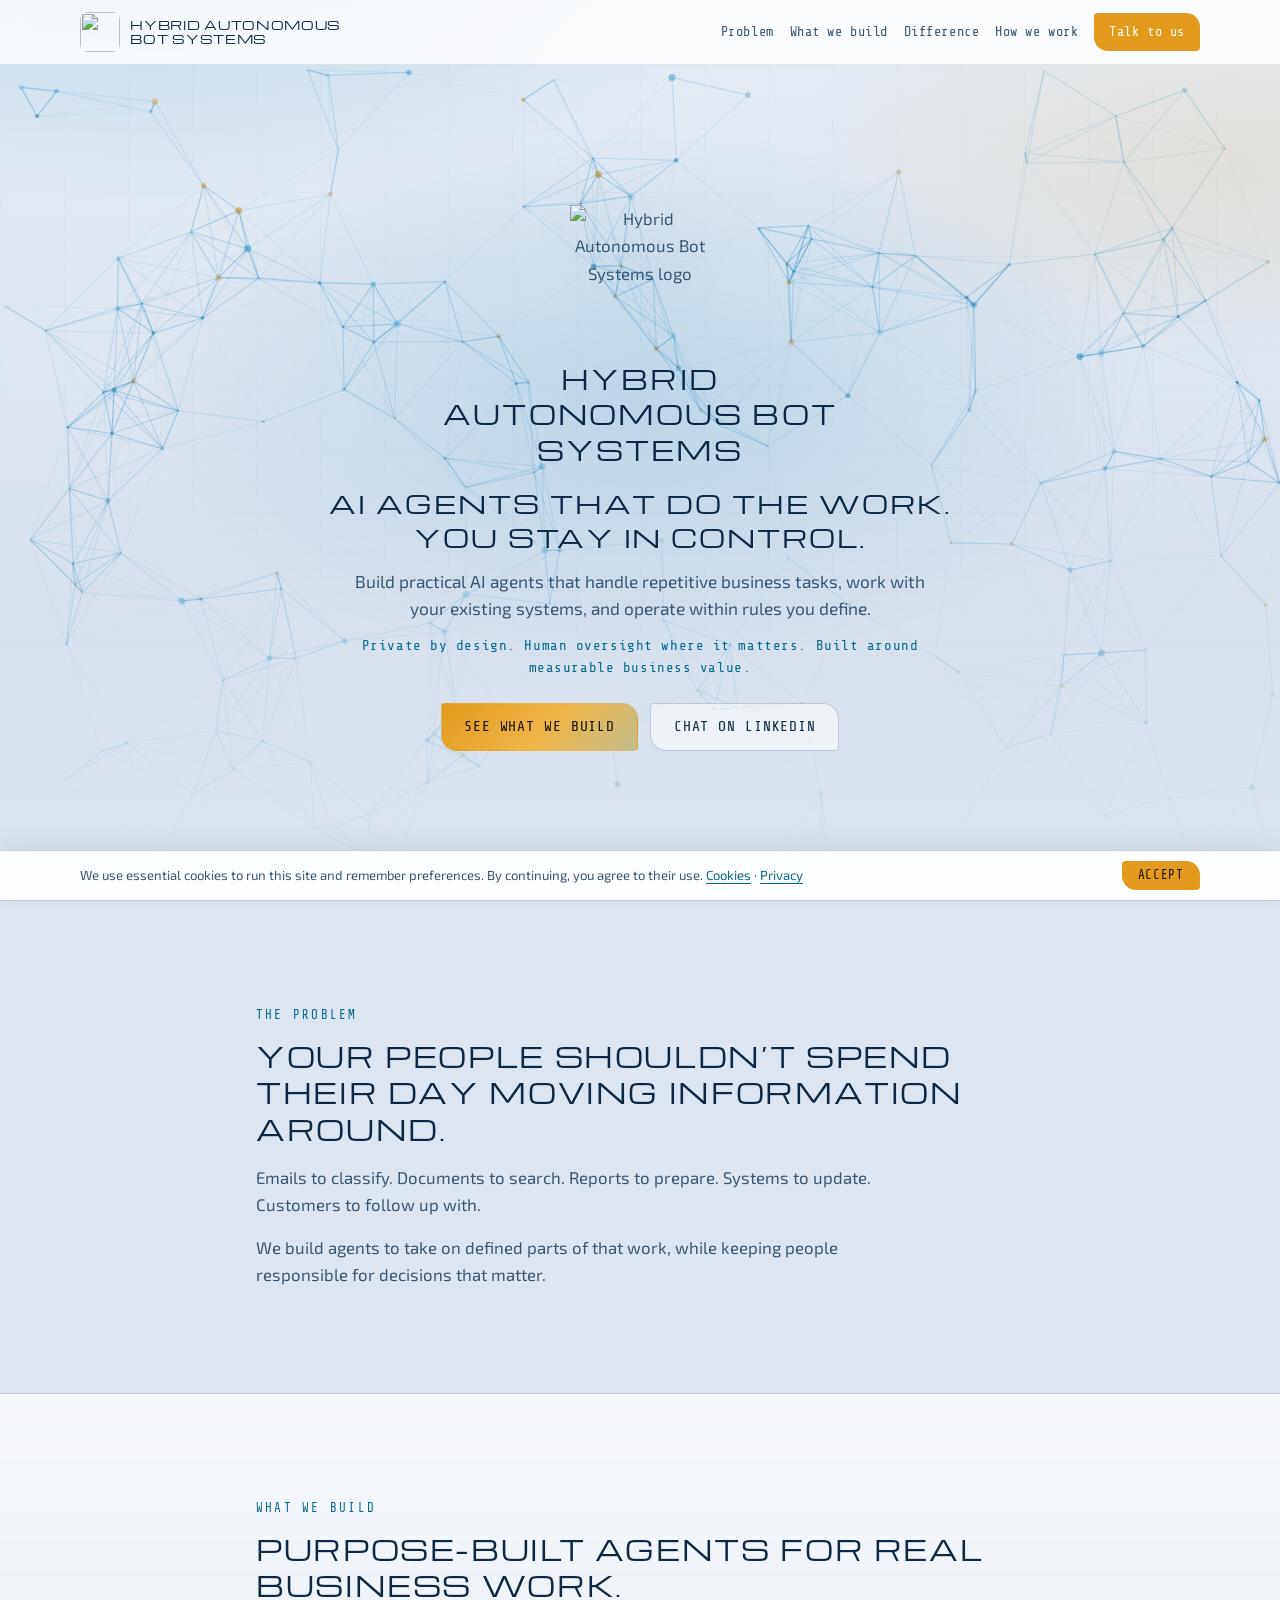
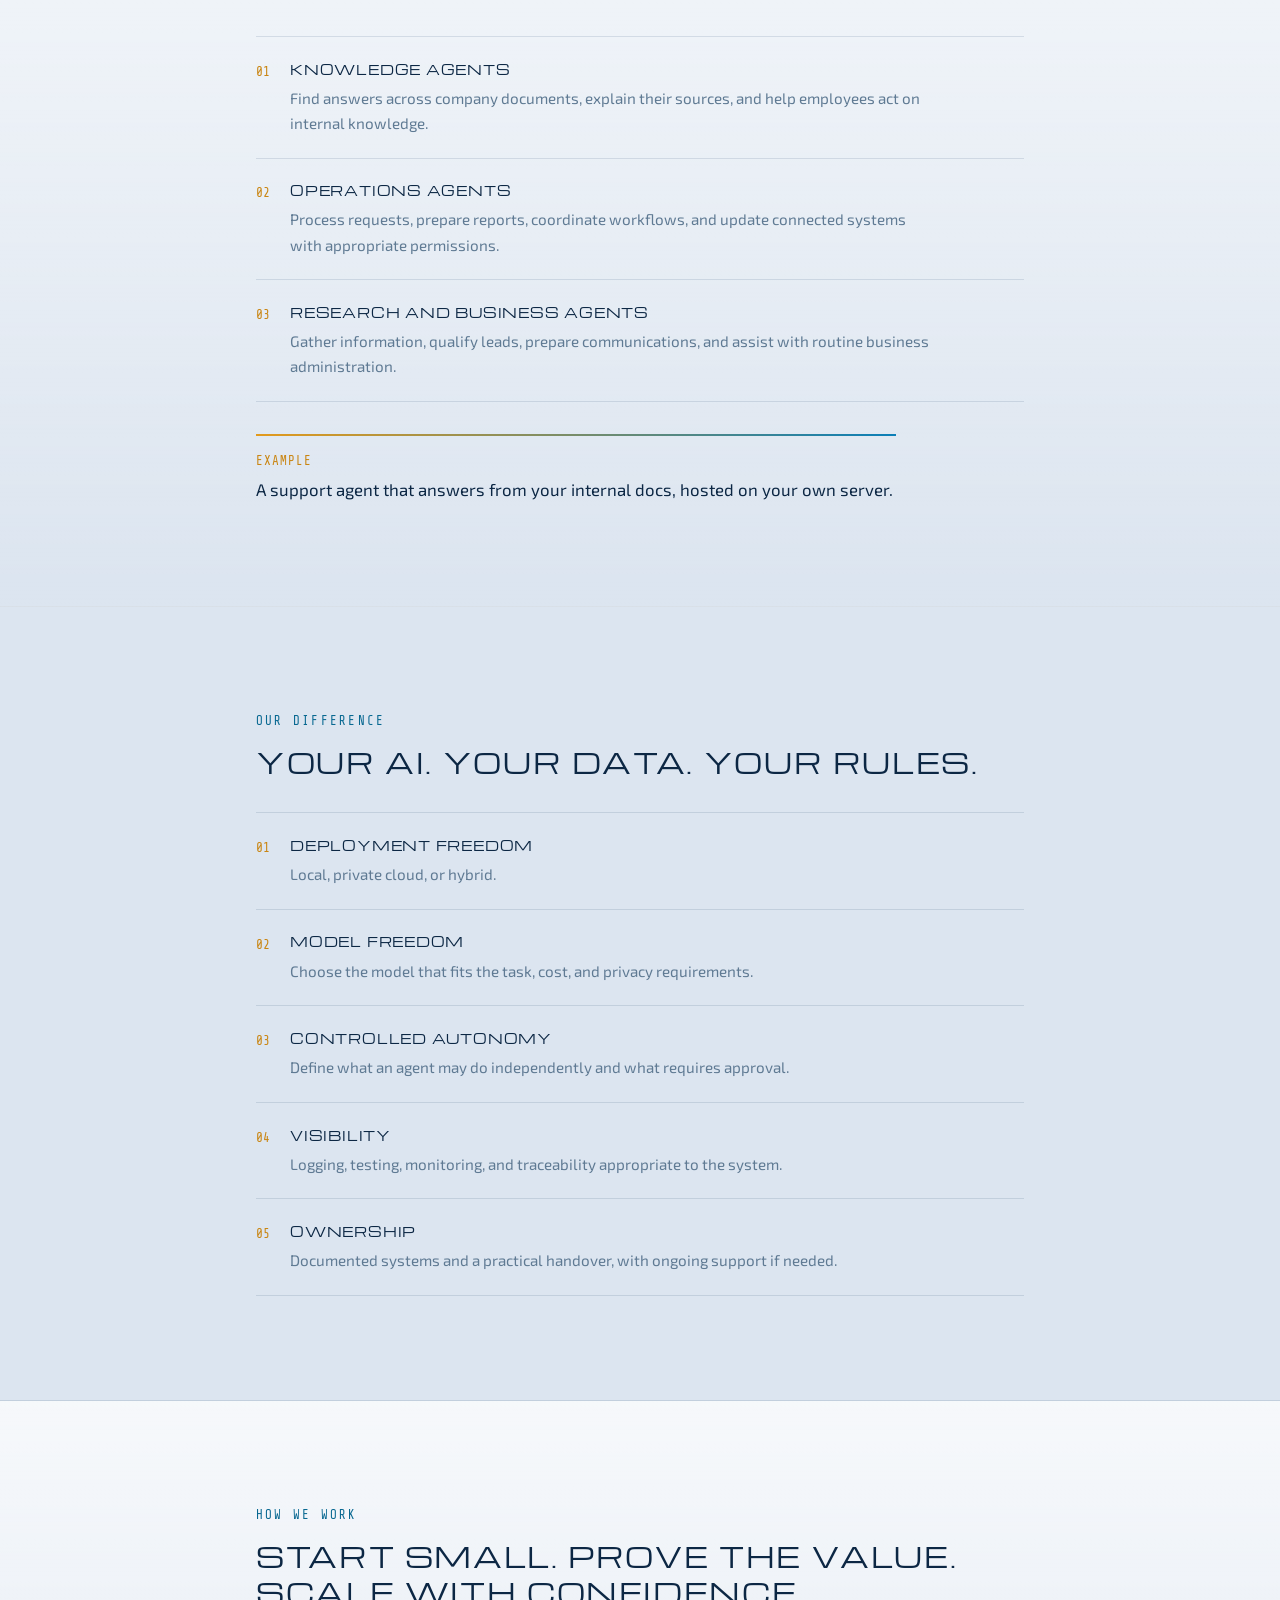
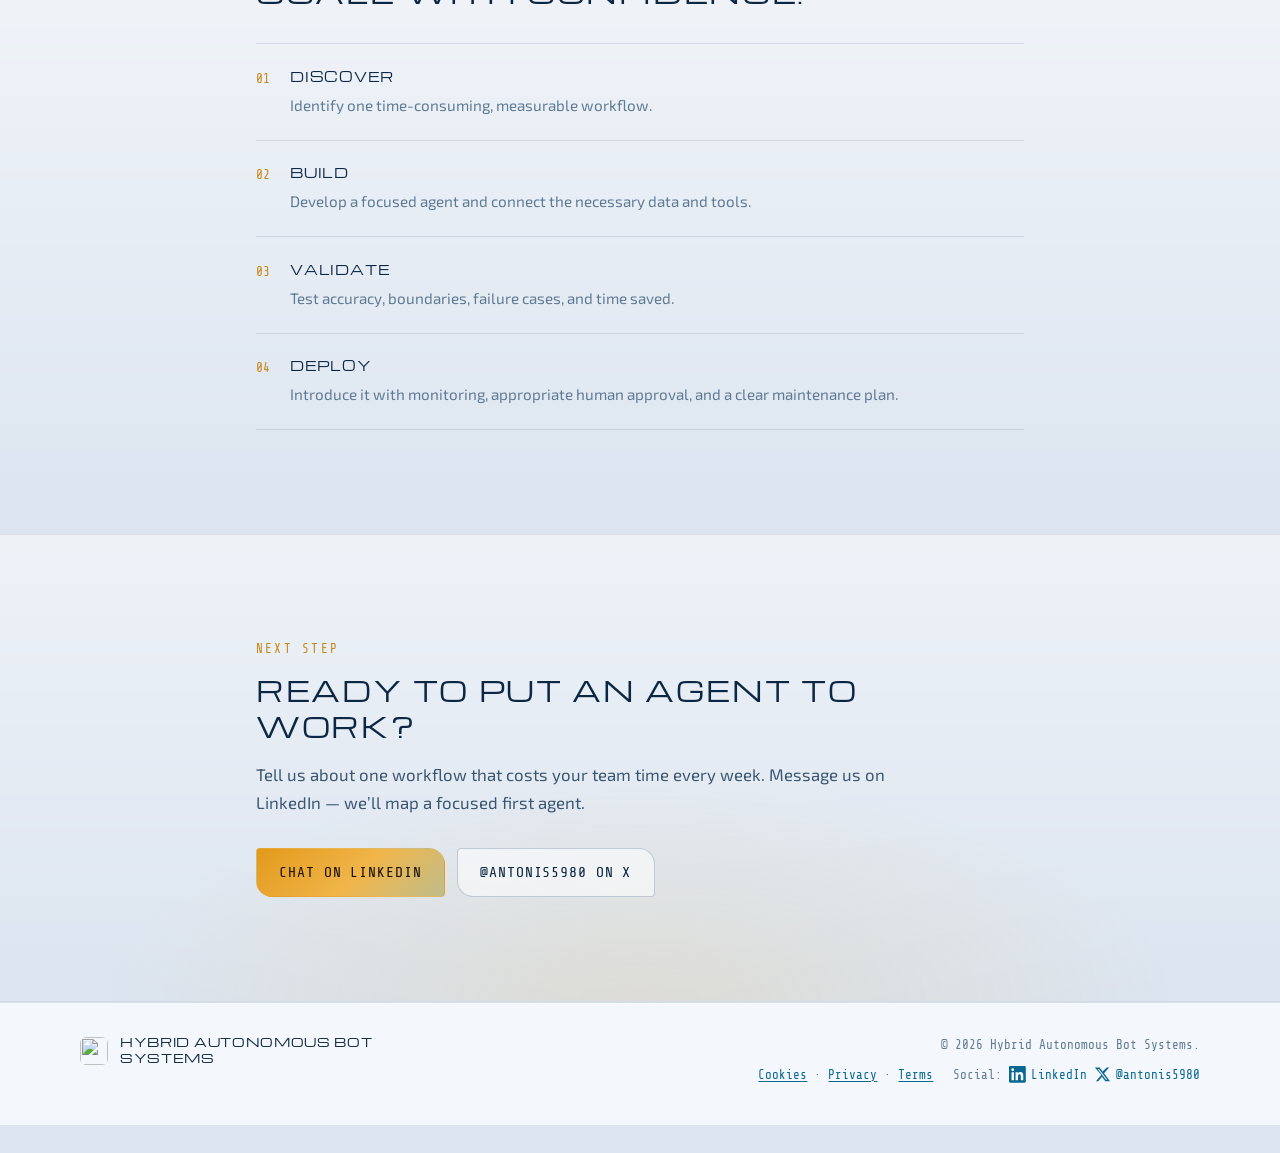
==== commit d901ffea: "Add files via upload" ====
--- a/index.html
+++ b/index.html
@@ -1,32 +1,32 @@
-<!DOCTYPE html>
+﻿<!DOCTYPE html>
 <html lang="en">
 <head>
   <meta charset="utf-8" />
   <meta name="viewport" content="width=device-width, initial-scale=1" />
-  <title>habs - Hybrid Autonomous Bot Systems</title>
-  <meta name="description" content="habs — sovereign, self-owned AI: custom Agents with RAG, private inference, and infrastructure you control." />
+  <title>Hybrid Autonomous Bot Systems</title>
+  <meta name="description" content="AI agents that do the work. You stay in control. Practical agents for repetitive business tasks, private by design, with human oversight where it matters." />
   <meta name="author" content="antonis" />
   <link rel="icon" href="favicon.ico" />
 
   <!-- Open Graph / LinkedIn / WhatsApp -->
   <meta property="og:type" content="website" />
-  <meta property="og:site_name" content="habs" />
-  <meta property="og:title" content="habs — Hybrid Autonomous Bot Systems" />
-  <meta property="og:description" content="Custom AI Agents with RAG, private models, and sovereign infrastructure. AI you own. Agents you shape." />
+  <meta property="og:site_name" content="Hybrid Autonomous Bot Systems" />
+  <meta property="og:title" content="Hybrid Autonomous Bot Systems" />
+  <meta property="og:description" content="AI agents that do the work. You stay in control. Private by design. Human oversight where it matters." />
   <link rel="canonical" href="https://antonis5980.github.io/" />
   <meta property="og:url" content="https://antonis5980.github.io/" />
   <meta property="og:image" content="https://antonis5980.github.io/og-image.png" />
   <meta property="og:image:type" content="image/png" />
   <meta property="og:image:width" content="1200" />
   <meta property="og:image:height" content="630" />
-  <meta property="og:image:alt" content="habs — Hybrid Autonomous Bot Systems" />
+  <meta property="og:image:alt" content="Hybrid Autonomous Bot Systems" />
 
   <!-- Twitter / X -->
   <meta name="twitter:card" content="summary_large_image" />
   <meta name="twitter:site" content="@antonis5980" />
   <meta name="twitter:creator" content="@antonis5980" />
-  <meta name="twitter:title" content="habs — Hybrid Autonomous Bot Systems" />
-  <meta name="twitter:description" content="Custom AI Agents with RAG, private models, and sovereign infrastructure. AI you own. Agents you shape." />
+  <meta name="twitter:title" content="Hybrid Autonomous Bot Systems" />
+  <meta name="twitter:description" content="AI agents that do the work. You stay in control. Private by design. Human oversight where it matters." />
   <meta name="twitter:image" content="https://antonis5980.github.io/og-image.png" />
 
   <link rel="preconnect" href="https://fonts.googleapis.com" />
@@ -39,140 +39,188 @@
 
   <header class="site-header">
     <div class="shell header-inner">
-      <a class="brand-mark" href="#top" aria-label="habs home">
-        <img src="habs.png" alt="" width="40" height="40" />
-        <span class="brand-name">habs</span>
+      <a class="brand-mark" href="#top" aria-label="Hybrid Autonomous Bot Systems home">
+        <img src="logo.png" alt="" width="40" height="40" />
+        <span class="brand-name">Hybrid Autonomous Bot Systems</span>
       </a>
       <nav class="site-nav" aria-label="Primary">
-        <a href="#agents">Agents</a>
-        <a href="#sovereign">Sovereignty</a>
-        <a href="#services">Services</a>
+        <a href="#problem">Problem</a>
+        <a href="#build">What we build</a>
+        <a href="#difference">Difference</a>
+        <a href="#process">How we work</a>
         <a class="nav-cta" href="#contact">Talk to us</a>
       </nav>
     </div>
   </header>
 
   <main id="main">
-    <section class="hero" id="top" aria-labelledby="hero-brand">
+    <section class="hero" id="top" aria-labelledby="hero-headline">
       <div id="particles-js" aria-hidden="true"></div>
       <div class="hero-atmosphere" aria-hidden="true"></div>
       <div class="shell hero-inner">
-        <img class="hero-logo" src="habs.png" alt="habs logo" width="168" height="168" />
-        <p class="hero-brand" id="hero-brand">habs</p>
-        <p class="hero-expand">Hybrid Autonomous Bot Systems</p>
-        <h1 class="hero-headline">AI you own. Agents you shape.</h1>
+        <img class="hero-logo" src="logo.png" alt="Hybrid Autonomous Bot Systems logo" width="168" height="168" />
+        <p class="hero-brand">Hybrid Autonomous Bot Systems</p>
+        <h1 class="hero-headline" id="hero-headline">AI agents that do the work. You stay in control.</h1>
         <p class="hero-support">
-          Custom Agents with RAG, private models, and sovereign infrastructure — built so your intelligence stays yours.
+          Build practical AI agents that handle repetitive business tasks, work with your existing systems, and operate within rules you define.
+        </p>
+        <p class="hero-pillars">
+          Private by design. Human oversight where it matters. Built around measurable business value.
         </p>
         <div class="hero-actions">
-          <a class="btn btn-primary" href="#agents">Build an Agent</a>
-          <a class="btn btn-ghost" href="#contact">Request a briefing</a>
+          <a class="btn btn-primary" href="#build">See what we build</a>
+          <a class="btn btn-ghost" href="#contact">Chat on LinkedIn</a>
         </div>
       </div>
     </section>
 
-    <section class="band" id="agents" aria-labelledby="agents-title">
-      <div class="shell band-grid">
-        <div class="band-copy">
-          <p class="eyebrow">Custom Agents · RAG</p>
-          <h2 id="agents-title">Agents grounded in your knowledge</h2>
-          <p>
-            Purpose-built Agents that retrieve from your documents, systems, and policies —
-            then act with clear boundaries. Not a chatbot bolted on. A hybrid autonomous layer trained on what matters to you.
+    <section class="band" id="problem" aria-labelledby="problem-title">
+      <div class="shell band-block">
+        <header class="band-head">
+          <p class="eyebrow">The problem</p>
+          <h2 id="problem-title">Your people shouldn’t spend their day moving information around.</h2>
+          <p class="band-lead">
+            Emails to classify. Documents to search. Reports to prepare. Systems to update. Customers to follow up with.
           </p>
-          <p class="example-callout">
-            <span class="mono-label">Example</span>
-            A support agent that answers from your internal docs, hosted on your own server.
+          <p class="band-lead">
+            We build agents to take on defined parts of that work, while keeping people responsible for decisions that matter.
           </p>
-        </div>
-        <ul class="signal-list" aria-label="Agent capabilities">
+        </header>
+      </div>
+    </section>
+
+    <section class="band band-alt" id="build" aria-labelledby="build-title">
+      <div class="shell band-block">
+        <header class="band-head">
+          <p class="eyebrow">What we build</p>
+          <h2 id="build-title">Purpose-built agents for real business work.</h2>
+        </header>
+        <ul class="signal-list" aria-label="Agent types">
           <li>
             <span class="signal-key">01</span>
             <div>
-              <strong>Retrieval-augmented reasoning</strong>
-              <p>Vector stores, hybrid search, and citation trails tied to your corpus.</p>
+              <strong>Knowledge agents</strong>
+              <p>Find answers across company documents, explain their sources, and help employees act on internal knowledge.</p>
             </div>
           </li>
           <li>
             <span class="signal-key">02</span>
             <div>
-              <strong>Tool-using autonomy</strong>
-              <p>Controlled actions across APIs, workflows, and human approval gates.</p>
+              <strong>Operations agents</strong>
+              <p>Process requests, prepare reports, coordinate workflows, and update connected systems with appropriate permissions.</p>
             </div>
           </li>
           <li>
             <span class="signal-key">03</span>
             <div>
-              <strong>Memory with intent</strong>
-              <p>Session, long-term, and organizational memory — scoped and auditable.</p>
+              <strong>Research and business agents</strong>
+              <p>Gather information, qualify leads, prepare communications, and assist with routine business administration.</p>
             </div>
           </li>
         </ul>
-      </div>
-    </section>
-
-    <section class="band band-alt" id="sovereign" aria-labelledby="sovereign-title">
-      <div class="shell band-stack">
-        <p class="eyebrow">Sovereign AI</p>
-        <h2 id="sovereign-title">Self-owned intelligence, end to end</h2>
-        <p class="band-lead">
-          Run models on infrastructure you control. Keep prompts, embeddings, and outcomes inside your perimeter.
-          habs exists for organizations that refuse to rent their mind from someone else’s cloud.
+        <p class="example-callout">
+          <span class="mono-label">Example</span>
+          A support agent that answers from your internal docs, hosted on your own server.
         </p>
-        <div class="sovereign-strip" role="list">
-          <div role="listitem">
-            <span class="mono-label">On-prem · VPC · air-gap ready</span>
-            <p>Deploy where your data already lives.</p>
-          </div>
-          <div role="listitem">
-            <span class="mono-label">Model choice</span>
-            <p>Open weights, private fine-tunes, or hybrid routing you define.</p>
-          </div>
-          <div role="listitem">
-            <span class="mono-label">Governance</span>
-            <p>Access control, eval harnesses, and full audit of Agent decisions.</p>
-          </div>
-        </div>
-      </div>
-    </section>
-
-    <section class="band" id="services" aria-labelledby="services-title">
-      <div class="shell">
-        <p class="eyebrow">Services</p>
-        <h2 id="services-title">What we deliver around your AI</h2>
-        <p class="band-lead">
-          From first Agent to fleet operations — architecture, build, and stewardship for sovereign systems.
-        </p>
-        <ol class="service-rail">
-          <li>
-            <h3>Agent studio</h3>
-            <p>Discovery, RAG design, tool contracts, and production Agents tuned to your domain.</p>
-          </li>
-          <li>
-            <h3>Private inference</h3>
-            <p>Model hosting, quantization, and routing optimized for latency, cost, and isolation.</p>
-          </li>
-          <li>
-            <h3>Knowledge systems</h3>
-            <p>Ingestion pipelines, chunking strategy, freshness, and retrieval quality loops.</p>
-          </li>
-          <li>
-            <h3>Ops &amp; assurance</h3>
-            <p>Monitoring, red-team evals, policy packs, and handover so your team owns the stack.</p>
-          </li>
-        </ol>
+      </div>
+    </section>
+
+    <section class="band" id="difference" aria-labelledby="difference-title">
+      <div class="shell band-block">
+        <header class="band-head">
+          <p class="eyebrow">Our difference</p>
+          <h2 id="difference-title">Your AI. Your data. Your rules.</h2>
+        </header>
+        <ul class="signal-list" aria-label="Our difference">
+          <li>
+            <span class="signal-key">01</span>
+            <div>
+              <strong>Deployment freedom</strong>
+              <p>Local, private cloud, or hybrid.</p>
+            </div>
+          </li>
+          <li>
+            <span class="signal-key">02</span>
+            <div>
+              <strong>Model freedom</strong>
+              <p>Choose the model that fits the task, cost, and privacy requirements.</p>
+            </div>
+          </li>
+          <li>
+            <span class="signal-key">03</span>
+            <div>
+              <strong>Controlled autonomy</strong>
+              <p>Define what an agent may do independently and what requires approval.</p>
+            </div>
+          </li>
+          <li>
+            <span class="signal-key">04</span>
+            <div>
+              <strong>Visibility</strong>
+              <p>Logging, testing, monitoring, and traceability appropriate to the system.</p>
+            </div>
+          </li>
+          <li>
+            <span class="signal-key">05</span>
+            <div>
+              <strong>Ownership</strong>
+              <p>Documented systems and a practical handover, with ongoing support if needed.</p>
+            </div>
+          </li>
+        </ul>
+      </div>
+    </section>
+
+    <section class="band band-alt" id="process" aria-labelledby="process-title">
+      <div class="shell band-block">
+        <header class="band-head">
+          <p class="eyebrow">How we work</p>
+          <h2 id="process-title">Start small. Prove the value. Scale with confidence.</h2>
+        </header>
+        <ul class="signal-list" aria-label="How we work">
+          <li>
+            <span class="signal-key">01</span>
+            <div>
+              <strong>Discover</strong>
+              <p>Identify one time-consuming, measurable workflow.</p>
+            </div>
+          </li>
+          <li>
+            <span class="signal-key">02</span>
+            <div>
+              <strong>Build</strong>
+              <p>Develop a focused agent and connect the necessary data and tools.</p>
+            </div>
+          </li>
+          <li>
+            <span class="signal-key">03</span>
+            <div>
+              <strong>Validate</strong>
+              <p>Test accuracy, boundaries, failure cases, and time saved.</p>
+            </div>
+          </li>
+          <li>
+            <span class="signal-key">04</span>
+            <div>
+              <strong>Deploy</strong>
+              <p>Introduce it with monitoring, appropriate human approval, and a clear maintenance plan.</p>
+            </div>
+          </li>
+        </ul>
       </div>
     </section>
 
     <section class="band band-cta" id="contact" aria-labelledby="contact-title">
-      <div class="shell cta-inner">
-        <p class="eyebrow">Engage</p>
-        <h2 id="contact-title">Ready to own your Agents?</h2>
-        <p>
-          Tell us about your data perimeter, the work you want automated, and how sovereign you need to be.
-          Message us on LinkedIn — we’ll map a path from prototype Agent to durable system.
-        </p>
-        <div class="hero-actions">
+      <div class="shell band-block">
+        <header class="band-head">
+          <p class="eyebrow">Next step</p>
+          <h2 id="contact-title">Ready to put an agent to work?</h2>
+          <p class="band-lead">
+            Tell us about one workflow that costs your team time every week.
+            Message us on LinkedIn — we’ll map a focused first agent.
+          </p>
+        </header>
+        <div class="band-actions">
           <a class="btn btn-primary" href="https://www.linkedin.com/company/habs-by-antonis" target="_blank" rel="noopener noreferrer">Chat on LinkedIn</a>
           <a class="btn btn-ghost" href="https://x.com/antonis5980" target="_blank" rel="noopener noreferrer">@antonis5980 on X</a>
         </div>
@@ -183,14 +231,13 @@
   <footer class="site-footer">
     <div class="shell footer-inner">
       <div class="footer-brand">
-        <img src="habs.png" alt="" width="28" height="28" />
+        <img src="logo.png" alt="" width="28" height="28" />
         <div>
-          <strong>habs</strong>
-          <span>Hybrid Autonomous Bot Systems</span>
+          <strong>Hybrid Autonomous Bot Systems</strong>
         </div>
       </div>
       <div class="footer-meta">
-        <p>© <span id="y"></span> habs. Sovereign AI · Custom Agents · RAG.</p>
+        <p>© <span id="y"></span> Hybrid Autonomous Bot Systems.</p>
         <span class="footer-right">
           <span class="footer-links"><a href="#cookies">Cookies</a> · <a href="#privacy">Privacy</a> · <a href="#terms">Terms</a></span>
           <span class="footer-social"><span>Social:</span>
@@ -216,12 +263,12 @@
     </article>
     <article id="privacy" hidden class="privacy-policy">
       <h2 data-i18n="privacy.title">Privacy Policy</h2>
-      <div class="privacy-body" data-i18n="privacy.body" data-i18n-html="1"><p class="privacy-updated"><strong>Last updated: 4 October 2026</strong></p><p>The company ("we", "us" or "our") respects your privacy and is committed to handling personal data responsibly and transparently.</p><p><strong>The company does not generally process personal data for purposes unrelated to providing its services.</strong> Personal data may nevertheless be processed in the limited circumstances described below.</p><p>This Privacy Policy explains the limited situations in which personal information may nevertheless be processed through this website or in connection with our services, why that happens, how long it may be retained, and the rights you have under applicable data protection legislation, including the EU General Data Protection Regulation (GDPR).</p><h3>1. Who we are</h3><p>This website is operated by a sole proprietorship.</p><p><strong>HABS</strong> and <strong>Hybrid Autonomous Bot Systems</strong> are trading names of that sole proprietorship. They do not refer to a separate legal entity. In this Privacy Policy, references to "the company" mean that sole proprietorship, including where those trading names are used.</p><p>For privacy-related enquiries, please contact us at <a href="mailto:antonis5980@gmail.com">antonis5980@gmail.com</a> or through the contact details provided on this website.</p><p>Where the company determines the purposes and means of processing personal data, the company acts as the data controller.</p><p>For certain software, automation or other services provided to customers, the company may instead process personal data on behalf of the customer. In those circumstances, the customer may be the data controller and the company may act as a data processor. Such processing is governed by the applicable service agreement and, where required, a Data Processing Agreement.</p><h3>2. Personal data we may collect</h3><p>Because the company generally does not process personal data, collection is limited. Depending on how you interact with the company, personal data may be processed only in the following limited cases:</p><h4>Information you provide directly</h4><p>For example:</p><ul><li>name</li><li>email address</li><li>telephone number, where provided</li><li>company or organisation name</li><li>information contained in enquiries or messages</li><li>information you voluntarily provide when discussing a potential project or service.</li></ul><h4>Technical information</h4><p>When you visit the website, our systems may automatically process technical information such as:</p><ul><li>IP address</li><li>date and time of requests</li><li>pages or resources requested</li><li>browser and operating-system information</li><li>device-related information</li><li>technical and security information contained in server or application logs.</li></ul><p>This information is primarily used to operate, secure, troubleshoot and maintain the website and its services.</p><h4>Website chat</h4><p>If you use a chat facility provided on the website, the messages you submit may be stored on our application infrastructure so that we can respond to your enquiry and maintain the context of the conversation.</p><p>Please do not submit sensitive personal information through the website chat unless it is specifically necessary and requested for the service concerned.</p><h3>3. Why we use your information</h3><p>Where personal information is processed at all, we use it only for the limited purposes below:</p><ul><li>respond to enquiries and requests</li><li>communicate with prospective customers</li><li>discuss, prepare or provide services</li><li>provide customer support</li><li>maintain and secure the website and our systems</li><li>diagnose technical problems</li><li>understand general website usage and improve the website</li><li>comply with legal, accounting or other applicable obligations</li><li>establish, exercise or defend legal claims where necessary.</li></ul><p>We do not sell personal information to third parties and we do not use personal information collected through ordinary website enquiries for third-party advertising.</p><h3>4. Legal basis for processing</h3><p>Depending on the circumstances, the company processes personal data on one or more of the following legal bases under Article 6 of the GDPR:</p><h4>Performance of a contract or steps at your request</h4><p>Where processing is necessary to provide a service, respond to a request to enter into a contract, prepare a proposal, or otherwise take steps at your request before entering into a contract.</p><h4>Legal obligation</h4><p>Where processing is necessary to comply with a legal obligation, such as applicable accounting, tax or other statutory requirements.</p><h4>Legitimate interests</h4><p>Where processing is necessary for legitimate interests pursued by the company, such as:</p><ul><li>operating and securing our website and systems</li><li>preventing abuse or malicious activity</li><li>responding to business enquiries</li><li>maintaining business records</li><li>improving our services</li><li>establishing, exercising or defending legal claims.</li></ul><p>Where we rely on legitimate interests, we consider the interests and fundamental rights of the individuals concerned.</p><h4>Consent</h4><p>Where consent is required by law, we will request it before carrying out the relevant processing.</p><p>Where processing is based on consent, you may withdraw that consent at any time. Withdrawal does not affect the lawfulness of processing carried out before withdrawal.</p><h3>5. Cookies and similar technologies</h3><p>The website uses cookies and similar technologies where necessary for its operation.</p><p>These may include cookies or locally stored information used for purposes such as:</p><ul><li>maintaining a website session</li><li>remembering language or interface preferences</li><li>remembering cookie/privacy preferences</li><li>providing required security functionality.</li></ul><p>We do not use advertising cookies for third-party behavioural advertising.</p><p>The website may also use analytics technology to understand aggregate website usage and improve the service.</p><p>Where analytics are used, they are operated for the company's own website analytics purposes and are not intended to create advertising profiles or sell browsing information to third parties.</p><h3>6. Website analytics</h3><p>The company may use its own analytics installation to understand how visitors use the website.</p><p>The purpose is to obtain information about website usage, such as which pages are visited and how the website is being used, so that we can maintain and improve it.</p><p>The analytics service is operated by the company rather than being provided as an advertising platform to third parties.</p><p>Analytics data is not sold to advertisers.</p><h3>7. Server and security logs</h3><p>For operational, security and troubleshooting purposes, our infrastructure may temporarily record technical information such as IP addresses, timestamps, requested resources, browser information and security-related events.</p><p>These logs may be used to:</p><ul><li>detect and investigate malicious activity</li><li>protect the website and infrastructure</li><li>troubleshoot technical problems</li><li>maintain service reliability</li><li>establish, exercise or defend legal claims where necessary.</li></ul><p>Technical logs are retained only for as long as reasonably necessary for these purposes, taking into account security, operational and legal requirements.</p><h3>8. Who may receive personal data</h3><p>We may use trusted service providers where necessary to operate our business and website.</p><p>Depending on the service involved, these may include providers of:</p><ul><li>website and infrastructure services</li><li>network and security services</li><li>email and communications</li><li>analytics</li><li>software and technical services</li><li>backup or storage services.</li></ul><p>Such providers may process personal data only to the extent necessary to provide their services and subject to appropriate contractual, confidentiality and security arrangements.</p><p>We do not sell personal data to third parties.</p><p>We may also disclose information where required by law, by a competent authority, or where reasonably necessary to establish, exercise or defend legal claims.</p><h3>9. International transfers</h3><p>the company does not transfer personal data outside the European Economic Area (EEA).</p><p>Where personal data is processed in connection with this website or our services, that processing takes place within the EEA.</p><h3>10. How long we retain personal data</h3><p>We retain personal data only for as long as reasonably necessary for the purpose for which it was collected, unless a longer period is required or permitted by law.</p><p>As a general guide:</p><h4>Website enquiries and prospective customers</h4><p>Information relating to an enquiry or potential business relationship may normally be retained for up to <strong>24 months after the last meaningful communication</strong>, unless there is an ongoing business relationship, a legitimate reason for longer retention, or a legal requirement to retain it.</p><h4>Customer and contractual information</h4><p>Information relating to an active customer relationship is retained for the duration of the relationship and afterwards for as long as reasonably necessary for legitimate business, legal, accounting, tax or dispute-resolution purposes.</p><h4>Accounting and tax records</h4><p>Records that the company is legally required to retain are kept for the applicable statutory period.</p><h4>Website chat</h4><p>Chat messages may be retained for as long as reasonably necessary to respond to the enquiry, provide support and maintain appropriate business records. Where there is no continuing reason to retain them, they may be deleted.</p><h4>Technical and security logs</h4><p>Technical and security logs are retained only for as long as reasonably necessary for operational, security and legal purposes.</p><p>Retention periods may therefore differ depending on the nature and purpose of the information.</p><h3>11. Your rights</h3><p>Subject to the conditions and limitations provided by applicable law, you may have the right to:</p><ul><li>request access to your personal data</li><li>request correction of inaccurate or incomplete data</li><li>request deletion of your personal data</li><li>request restriction of processing</li><li>object to certain processing</li><li>request portability of personal data where the right applies</li><li>withdraw consent where processing is based on consent.</li></ul><p>You may exercise these rights by contacting the company at <a href="mailto:antonis5980@gmail.com">antonis5980@gmail.com</a> or using the contact details provided on this website.</p><p>We may need to verify your identity before fulfilling certain requests.</p><p>We will normally respond to a valid data protection request without undue delay and, in general, within one month as required by the GDPR.</p><h3>12. Right to lodge a complaint</h3><p>If you believe that your personal data has not been handled in accordance with applicable data protection law, you have the right to lodge a complaint with the relevant data protection supervisory authority.</p><p>For the company and individuals located in Greece, the competent supervisory authority is:</p><p><strong>Hellenic Data Protection Authority (HDPA)</strong></p><p>Website: <a href="https://www.dpa.gr/" target="_blank" rel="noopener noreferrer">https://www.dpa.gr/</a></p><p>You are not required to contact the company before contacting the supervisory authority, although we would welcome the opportunity to address your concern first.</p><h3>13. Security</h3><p>the company takes reasonable technical and organisational measures designed to protect personal data against unauthorised access, loss, misuse, alteration or destruction.</p><p>No internet transmission or storage system can be guaranteed to be completely secure. We therefore cannot guarantee absolute security, but we take appropriate measures based on the nature of the information and the risks involved.</p><h3>14. Personal data processed as part of the company's services</h3><p>Consistent with our general position that the company does not process personal data for its own purposes, any personal data that appears in customer systems remains under the customer's control.</p><p>When the company provides software development, automation, hosting, analytics, AI, integration or other technical services to a customer, the company may process personal data contained within the customer's systems or data only as necessary to deliver those services.</p><p>In such cases, the customer may determine the purposes and means of processing and therefore act as the data controller, while the company acts as a data processor.</p><p>The customer's instructions, the applicable service agreement and, where applicable, a Data Processing Agreement govern such processing.</p><p>the company will not use customer-provided personal data for unrelated purposes unless required or permitted by law or expressly agreed with the customer.</p><p>Where required, the company will apply appropriate technical and organisational measures and assist the customer with applicable data protection obligations.</p><h3>15. Data you should not submit through this website</h3><p>Unless specifically requested and appropriately secured for a particular service, please do not submit highly sensitive personal information through ordinary website forms or chat.</p><p>This includes information such as health information, financial account credentials, passwords, authentication secrets or other information that is not necessary for us to respond to your enquiry.</p><h3>16. Changes to this Privacy Policy</h3><p>We may update this Privacy Policy from time to time to reflect changes in our services, technology or legal obligations.</p><p>The "Last updated" date at the beginning of this page will be changed when material updates are made.</p><h3>17. Contact</h3><p>If you have questions about this Privacy Policy, our processing of personal data, or wish to exercise your data protection rights, please contact the company at <a href="mailto:antonis5980@gmail.com">antonis5980@gmail.com</a> or using the contact information provided on the website.</p></div>
+      <div class="privacy-body" data-i18n="privacy.body" data-i18n-html="1"><p class="privacy-updated"><strong>Last updated: 4 October 2026</strong></p><p>The company ("we", "us" or "our") respects your privacy and is committed to handling personal data responsibly and transparently.</p><p><strong>The company does not generally process personal data for purposes unrelated to providing its services.</strong> Personal data may nevertheless be processed in the limited circumstances described below.</p><p>This Privacy Policy explains the limited situations in which personal information may nevertheless be processed through this website or in connection with our services, why that happens, how long it may be retained, and the rights you have under applicable data protection legislation, including the EU General Data Protection Regulation (GDPR).</p><h3>1. Who we are</h3><p>This website is operated by a sole proprietorship.</p><p><strong>Hybrid Autonomous Bot Systems</strong> is a trading name of that sole proprietorship. It does not refer to a separate legal entity. In this Privacy Policy, references to "the company" mean that sole proprietorship, including where that trading name is used.</p><p>For privacy-related enquiries, please contact us at <a href="mailto:antonis5980@gmail.com">antonis5980@gmail.com</a> or through the contact details provided on this website.</p><p>Where the company determines the purposes and means of processing personal data, the company acts as the data controller.</p><p>For certain software, automation or other services provided to customers, the company may instead process personal data on behalf of the customer. In those circumstances, the customer may be the data controller and the company may act as a data processor. Such processing is governed by the applicable service agreement and, where required, a Data Processing Agreement.</p><h3>2. Personal data we may collect</h3><p>Because the company generally does not process personal data, collection is limited. Depending on how you interact with the company, personal data may be processed only in the following limited cases:</p><h4>Information you provide directly</h4><p>For example:</p><ul><li>name</li><li>email address</li><li>telephone number, where provided</li><li>company or organisation name</li><li>information contained in enquiries or messages</li><li>information you voluntarily provide when discussing a potential project or service.</li></ul><h4>Technical information</h4><p>When you visit the website, our systems may automatically process technical information such as:</p><ul><li>IP address</li><li>date and time of requests</li><li>pages or resources requested</li><li>browser and operating-system information</li><li>device-related information</li><li>technical and security information contained in server or application logs.</li></ul><p>This information is primarily used to operate, secure, troubleshoot and maintain the website and its services.</p><h4>Website chat</h4><p>If you use a chat facility provided on the website, the messages you submit may be stored on our application infrastructure so that we can respond to your enquiry and maintain the context of the conversation.</p><p>Please do not submit sensitive personal information through the website chat unless it is specifically necessary and requested for the service concerned.</p><h3>3. Why we use your information</h3><p>Where personal information is processed at all, we use it only for the limited purposes below:</p><ul><li>respond to enquiries and requests</li><li>communicate with prospective customers</li><li>discuss, prepare or provide services</li><li>provide customer support</li><li>maintain and secure the website and our systems</li><li>diagnose technical problems</li><li>understand general website usage and improve the website</li><li>comply with legal, accounting or other applicable obligations</li><li>establish, exercise or defend legal claims where necessary.</li></ul><p>We do not sell personal information to third parties and we do not use personal information collected through ordinary website enquiries for third-party advertising.</p><h3>4. Legal basis for processing</h3><p>Depending on the circumstances, the company processes personal data on one or more of the following legal bases under Article 6 of the GDPR:</p><h4>Performance of a contract or steps at your request</h4><p>Where processing is necessary to provide a service, respond to a request to enter into a contract, prepare a proposal, or otherwise take steps at your request before entering into a contract.</p><h4>Legal obligation</h4><p>Where processing is necessary to comply with a legal obligation, such as applicable accounting, tax or other statutory requirements.</p><h4>Legitimate interests</h4><p>Where processing is necessary for legitimate interests pursued by the company, such as:</p><ul><li>operating and securing our website and systems</li><li>preventing abuse or malicious activity</li><li>responding to business enquiries</li><li>maintaining business records</li><li>improving our services</li><li>establishing, exercising or defending legal claims.</li></ul><p>Where we rely on legitimate interests, we consider the interests and fundamental rights of the individuals concerned.</p><h4>Consent</h4><p>Where consent is required by law, we will request it before carrying out the relevant processing.</p><p>Where processing is based on consent, you may withdraw that consent at any time. Withdrawal does not affect the lawfulness of processing carried out before withdrawal.</p><h3>5. Cookies and similar technologies</h3><p>The website uses cookies and similar technologies where necessary for its operation.</p><p>These may include cookies or locally stored information used for purposes such as:</p><ul><li>maintaining a website session</li><li>remembering language or interface preferences</li><li>remembering cookie/privacy preferences</li><li>providing required security functionality.</li></ul><p>We do not use advertising cookies for third-party behavioural advertising.</p><p>The website may also use analytics technology to understand aggregate website usage and improve the service.</p><p>Where analytics are used, they are operated for the company's own website analytics purposes and are not intended to create advertising profiles or sell browsing information to third parties.</p><h3>6. Website analytics</h3><p>The company may use its own analytics installation to understand how visitors use the website.</p><p>The purpose is to obtain information about website usage, such as which pages are visited and how the website is being used, so that we can maintain and improve it.</p><p>The analytics service is operated by the company rather than being provided as an advertising platform to third parties.</p><p>Analytics data is not sold to advertisers.</p><h3>7. Server and security logs</h3><p>For operational, security and troubleshooting purposes, our infrastructure may temporarily record technical information such as IP addresses, timestamps, requested resources, browser information and security-related events.</p><p>These logs may be used to:</p><ul><li>detect and investigate malicious activity</li><li>protect the website and infrastructure</li><li>troubleshoot technical problems</li><li>maintain service reliability</li><li>establish, exercise or defend legal claims where necessary.</li></ul><p>Technical logs are retained only for as long as reasonably necessary for these purposes, taking into account security, operational and legal requirements.</p><h3>8. Who may receive personal data</h3><p>We may use trusted service providers where necessary to operate our business and website.</p><p>Depending on the service involved, these may include providers of:</p><ul><li>website and infrastructure services</li><li>network and security services</li><li>email and communications</li><li>analytics</li><li>software and technical services</li><li>backup or storage services.</li></ul><p>Such providers may process personal data only to the extent necessary to provide their services and subject to appropriate contractual, confidentiality and security arrangements.</p><p>We do not sell personal data to third parties.</p><p>We may also disclose information where required by law, by a competent authority, or where reasonably necessary to establish, exercise or defend legal claims.</p><h3>9. International transfers</h3><p>the company does not transfer personal data outside the European Economic Area (EEA).</p><p>Where personal data is processed in connection with this website or our services, that processing takes place within the EEA.</p><h3>10. How long we retain personal data</h3><p>We retain personal data only for as long as reasonably necessary for the purpose for which it was collected, unless a longer period is required or permitted by law.</p><p>As a general guide:</p><h4>Website enquiries and prospective customers</h4><p>Information relating to an enquiry or potential business relationship may normally be retained for up to <strong>24 months after the last meaningful communication</strong>, unless there is an ongoing business relationship, a legitimate reason for longer retention, or a legal requirement to retain it.</p><h4>Customer and contractual information</h4><p>Information relating to an active customer relationship is retained for the duration of the relationship and afterwards for as long as reasonably necessary for legitimate business, legal, accounting, tax or dispute-resolution purposes.</p><h4>Accounting and tax records</h4><p>Records that the company is legally required to retain are kept for the applicable statutory period.</p><h4>Website chat</h4><p>Chat messages may be retained for as long as reasonably necessary to respond to the enquiry, provide support and maintain appropriate business records. Where there is no continuing reason to retain them, they may be deleted.</p><h4>Technical and security logs</h4><p>Technical and security logs are retained only for as long as reasonably necessary for operational, security and legal purposes.</p><p>Retention periods may therefore differ depending on the nature and purpose of the information.</p><h3>11. Your rights</h3><p>Subject to the conditions and limitations provided by applicable law, you may have the right to:</p><ul><li>request access to your personal data</li><li>request correction of inaccurate or incomplete data</li><li>request deletion of your personal data</li><li>request restriction of processing</li><li>object to certain processing</li><li>request portability of personal data where the right applies</li><li>withdraw consent where processing is based on consent.</li></ul><p>You may exercise these rights by contacting the company at <a href="mailto:antonis5980@gmail.com">antonis5980@gmail.com</a> or using the contact details provided on this website.</p><p>We may need to verify your identity before fulfilling certain requests.</p><p>We will normally respond to a valid data protection request without undue delay and, in general, within one month as required by the GDPR.</p><h3>12. Right to lodge a complaint</h3><p>If you believe that your personal data has not been handled in accordance with applicable data protection law, you have the right to lodge a complaint with the relevant data protection supervisory authority.</p><p>For the company and individuals located in Greece, the competent supervisory authority is:</p><p><strong>Hellenic Data Protection Authority (HDPA)</strong></p><p>Website: <a href="https://www.dpa.gr/" target="_blank" rel="noopener noreferrer">https://www.dpa.gr/</a></p><p>You are not required to contact the company before contacting the supervisory authority, although we would welcome the opportunity to address your concern first.</p><h3>13. Security</h3><p>the company takes reasonable technical and organisational measures designed to protect personal data against unauthorised access, loss, misuse, alteration or destruction.</p><p>No internet transmission or storage system can be guaranteed to be completely secure. We therefore cannot guarantee absolute security, but we take appropriate measures based on the nature of the information and the risks involved.</p><h3>14. Personal data processed as part of the company's services</h3><p>Consistent with our general position that the company does not process personal data for its own purposes, any personal data that appears in customer systems remains under the customer's control.</p><p>When the company provides software development, automation, hosting, analytics, AI, integration or other technical services to a customer, the company may process personal data contained within the customer's systems or data only as necessary to deliver those services.</p><p>In such cases, the customer may determine the purposes and means of processing and therefore act as the data controller, while the company acts as a data processor.</p><p>The customer's instructions, the applicable service agreement and, where applicable, a Data Processing Agreement govern such processing.</p><p>the company will not use customer-provided personal data for unrelated purposes unless required or permitted by law or expressly agreed with the customer.</p><p>Where required, the company will apply appropriate technical and organisational measures and assist the customer with applicable data protection obligations.</p><h3>15. Data you should not submit through this website</h3><p>Unless specifically requested and appropriately secured for a particular service, please do not submit highly sensitive personal information through ordinary website forms or chat.</p><p>This includes information such as health information, financial account credentials, passwords, authentication secrets or other information that is not necessary for us to respond to your enquiry.</p><h3>16. Changes to this Privacy Policy</h3><p>We may update this Privacy Policy from time to time to reflect changes in our services, technology or legal obligations.</p><p>The "Last updated" date at the beginning of this page will be changed when material updates are made.</p><h3>17. Contact</h3><p>If you have questions about this Privacy Policy, our processing of personal data, or wish to exercise your data protection rights, please contact the company at <a href="mailto:antonis5980@gmail.com">antonis5980@gmail.com</a> or using the contact information provided on the website.</p></div>
     </article>
 
         <article id="terms" hidden class="terms-policy">
       <h2 data-i18n="terms.title">Terms of Use</h2>
-      <div class="terms-body" data-i18n="terms.body" data-i18n-html="1"><p class="privacy-updated"><strong>Last updated: 4 October 2026</strong></p><p>These Terms of Use apply to this website operated by the company.</p><p>This website is operated by a sole proprietorship (ατομική επιχείρηση). <strong>HABS</strong> and <strong>Hybrid Autonomous Bot Systems</strong> are trading names of that sole proprietorship and do not refer to a separate legal entity. In these Terms, references to "the company" mean that sole proprietorship. Legal identification details are shown in the <a href="#privacy">Privacy Policy</a>.</p><h3>1. Purpose of the website</h3><p>This website describes the services, products and examples of work offered by the company. Information on the website is provided for general information and does not by itself create a binding offer or contract.</p><h3>2. Enquiries and contracts</h3><p>Sending a contact form, chat message or email does not by itself create a contract. Each engagement is defined in its own scope of work or agreement and is accepted separately.</p><h3>3. Use of the website</h3><p>You may use this website only in a lawful manner and must not attempt to disrupt, misuse or gain unauthorised access to the website or related systems.</p><h3>4. Website content</h3><p>Unless otherwise stated, content on this website is provided by the company for information about its services. You may not copy, reuse or redistribute substantial parts of the website content for commercial purposes without prior permission.</p><h3>5. External links</h3><p>Links that leave this website may lead to third-party sites. Those sites are outside the company's control and may apply their own terms and privacy practices.</p><h3>6. Privacy and cookies</h3><p>How personal data and cookies are handled is described in the <a href="#privacy">Privacy Policy</a> and the <a href="#cookies">Cookies</a> notice.</p><h3>7. Changes</h3><p>The company may update these Terms of Use from time to time. The "Last updated" date above will be changed when material updates are made.</p><h3>8. Contact</h3><p>Questions about these Terms can be sent to <a href="mailto:antonis5980@gmail.com">antonis5980@gmail.com</a>.</p></div>
+      <div class="terms-body" data-i18n="terms.body" data-i18n-html="1"><p class="privacy-updated"><strong>Last updated: 4 October 2026</strong></p><p>These Terms of Use apply to this website operated by the company.</p><p>This website is operated by a sole proprietorship (ατομική επιχείρηση). <strong>Hybrid Autonomous Bot Systems</strong> is a trading name of that sole proprietorship and does not refer to a separate legal entity. In these Terms, references to "the company" mean that sole proprietorship. Legal identification details are shown in the <a href="#privacy">Privacy Policy</a>.</p><h3>1. Purpose of the website</h3><p>This website describes the services, products and examples of work offered by the company. Information on the website is provided for general information and does not by itself create a binding offer or contract.</p><h3>2. Enquiries and contracts</h3><p>Sending a contact form, chat message or email does not by itself create a contract. Each engagement is defined in its own scope of work or agreement and is accepted separately.</p><h3>3. Use of the website</h3><p>You may use this website only in a lawful manner and must not attempt to disrupt, misuse or gain unauthorised access to the website or related systems.</p><h3>4. Website content</h3><p>Unless otherwise stated, content on this website is provided by the company for information about its services. You may not copy, reuse or redistribute substantial parts of the website content for commercial purposes without prior permission.</p><h3>5. External links</h3><p>Links that leave this website may lead to third-party sites. Those sites are outside the company's control and may apply their own terms and privacy practices.</p><h3>6. Privacy and cookies</h3><p>How personal data and cookies are handled is described in the <a href="#privacy">Privacy Policy</a> and the <a href="#cookies">Cookies</a> notice.</p><h3>7. Changes</h3><p>The company may update these Terms of Use from time to time. The "Last updated" date above will be changed when material updates are made.</p><h3>8. Contact</h3><p>Questions about these Terms can be sent to <a href="mailto:antonis5980@gmail.com">antonis5980@gmail.com</a>.</p></div>
     </article>
   </div>
 </div>
@@ -238,7 +285,7 @@
   <script>
     document.getElementById("y").textContent = new Date().getFullYear();
     (function () {
-      var COOKIE_KEY = "habs_cookie_consent";
+      var COOKIE_KEY = "hybrid_bot_systems_cookie_consent";
       var cookieBar = document.getElementById("cookieBar");
       var cookieAccept = document.getElementById("cookieAccept");
       try {
--- a/site.css
+++ b/site.css
@@ -1,5 +1,5 @@
 /* ==========================================================================
-   habs by antonis — Hybrid Autonomous Bot Systems
+   Hybrid Autonomous Bot Systems
    Light Federation / LCARS-inspired surface + Star Trek geometric type
    ========================================================================== */
 
@@ -150,28 +150,14 @@
   border-radius: 8px;
 }
 
-.brand-text {
-  display: flex;
-  flex-direction: column;
-  line-height: 1.15;
-  gap: 0.15rem;
-}
-
 .brand-name {
   font-family: var(--font-display);
   font-weight: 400;
-  font-size: 0.95rem;
-  letter-spacing: 0.12em;
-  text-transform: uppercase;
-}
-
-.brand-by {
-  font-family: var(--font-mono);
-  font-size: 0.68rem;
-  font-weight: 400;
-  letter-spacing: 0.14em;
-  text-transform: uppercase;
-  color: var(--rose);
+  font-size: clamp(0.55rem, 1.4vw, 0.72rem);
+  letter-spacing: 0.06em;
+  text-transform: uppercase;
+  max-width: 14rem;
+  line-height: 1.25;
 }
 
 .site-nav {
@@ -252,39 +238,20 @@
 }
 
 .hero-brand {
-  margin: 0 0 0.35rem;
+  margin: 0 auto 1.25rem;
+  max-width: 18ch;
   font-family: var(--font-display);
   font-weight: 400;
-  font-size: clamp(2.1rem, 7vw, 4rem);
-  line-height: 1.1;
-  letter-spacing: 0.18em;
-  text-transform: uppercase;
-  color: var(--text);
-}
-
-.hero-by {
-  margin: 0 0 0.65rem;
-  font-family: var(--font-mono);
-  font-size: clamp(0.85rem, 1.8vw, 1rem);
-  font-weight: 400;
-  letter-spacing: 0.28em;
-  text-transform: uppercase;
-  color: var(--signal);
-}
-
-.hero-expand {
-  margin: 0 0 1.25rem;
-  font-family: var(--font-mono);
-  font-size: clamp(0.7rem, 1.5vw, 0.82rem);
-  font-weight: 400;
-  letter-spacing: 0.2em;
-  text-transform: uppercase;
-  color: var(--rose);
+  font-size: clamp(1.05rem, 3.2vw, 1.65rem);
+  line-height: 1.35;
+  letter-spacing: 0.08em;
+  text-transform: uppercase;
+  color: var(--text);
 }
 
 .hero-headline {
   margin: 0 auto 0.85rem;
-  max-width: 22ch;
+  max-width: 28ch;
   font-family: var(--font-display);
   font-weight: 400;
   font-size: clamp(1.05rem, 2.8vw, 1.55rem);
@@ -295,10 +262,20 @@
 }
 
 .hero-support {
-  margin: 0 auto 1.5rem;
-  max-width: 34rem;
+  margin: 0 auto 0.85rem;
+  max-width: 38rem;
   font-size: clamp(0.98rem, 1.8vw, 1.08rem);
   color: var(--text-soft);
+  line-height: 1.55;
+}
+
+.hero-pillars {
+  margin: 0 auto 1.5rem;
+  max-width: 36rem;
+  font-family: var(--font-mono);
+  font-size: clamp(0.78rem, 1.5vw, 0.88rem);
+  letter-spacing: 0.04em;
+  color: var(--cyan-deep);
   line-height: 1.55;
 }
 
@@ -373,6 +350,21 @@
     linear-gradient(180deg, rgba(255, 255, 255, 0.5), transparent);
 }
 
+/* Shared section layout — every band uses the same block */
+.band-block {
+  /* Keep shell's margin-inline: auto — do not reset margin here */
+  max-width: min(48rem, 100%);
+  text-align: left;
+}
+
+.band-head {
+  margin: 0 0 2rem;
+}
+
+.band-head:last-child {
+  margin-bottom: 0;
+}
+
 .eyebrow {
   margin: 0 0 0.75rem;
   font-family: var(--font-mono);
@@ -392,40 +384,54 @@
   letter-spacing: 0.06em;
   text-transform: uppercase;
   color: var(--text);
-  max-width: 22ch;
-}
-
-.band-lead,
-.band-copy > p,
-.cta-inner > p {
-  margin: 0;
+  max-width: 28ch;
+}
+
+.band-lead {
+  margin: 0 0 0.9rem;
   max-width: 40rem;
   font-size: 1.05rem;
   color: var(--text-soft);
 }
 
-.band-grid {
-  display: grid;
-  gap: clamp(2rem, 5vw, 3.5rem);
-  align-items: start;
-}
-
-@media (min-width: 900px) {
-  .band-grid {
-    grid-template-columns: 1.05fr 1fr;
-    gap: 4rem;
-  }
-}
-
-.band-stack {
-  max-width: 52rem;
-}
-
-.band-stack .band-lead {
-  margin-bottom: 2.5rem;
-}
-
-/* Signal list (Agents) */
+.band-lead:last-child {
+  margin-bottom: 0;
+}
+
+.band-actions {
+  display: flex;
+  flex-wrap: wrap;
+  gap: 0.75rem;
+  margin-top: 0.25rem;
+}
+
+.example-callout {
+  margin: 2rem 0 0;
+  padding: 1rem 0 0;
+  border-top: 2px solid transparent;
+  border-image: linear-gradient(90deg, var(--lcars), var(--cyan)) 1;
+  max-width: 40rem;
+  font-size: 1.05rem;
+  color: var(--text);
+  line-height: 1.5;
+}
+
+.example-callout .mono-label {
+  margin-bottom: 0.4rem;
+  color: var(--signal);
+}
+
+.mono-label {
+  display: block;
+  margin-bottom: 0.55rem;
+  font-family: var(--font-mono);
+  font-size: 0.78rem;
+  letter-spacing: 0.08em;
+  text-transform: uppercase;
+  color: var(--rose);
+}
+
+/* Shared vertical list used by build / difference / process */
 .signal-list {
   list-style: none;
   margin: 0;
@@ -471,117 +477,10 @@
   margin: 0;
   font-size: 0.95rem;
   color: var(--text-faint);
-}
-
-/* Sovereign strip */
-.sovereign-strip {
-  display: grid;
-  gap: 1.5rem;
-  padding-top: 0.5rem;
-}
-
-@media (min-width: 768px) {
-  .sovereign-strip {
-    grid-template-columns: repeat(3, 1fr);
-    gap: 2rem;
-  }
-}
-
-.sovereign-strip > div {
-  padding-top: 1.25rem;
-  border-top: 3px solid transparent;
-  border-image: linear-gradient(90deg, var(--lcars), var(--cyan), var(--rose)) 1;
-}
-
-.mono-label {
-  display: block;
-  margin-bottom: 0.55rem;
-  font-family: var(--font-mono);
-  font-size: 0.78rem;
-  letter-spacing: 0.08em;
-  text-transform: uppercase;
-  color: var(--rose);
-}
-
-.sovereign-strip p {
-  margin: 0;
-  font-size: 0.98rem;
-  color: var(--text-soft);
-  max-width: 22rem;
-}
-
-/* Services rail */
-.service-rail {
-  list-style: none;
-  margin: 2.5rem 0 0;
-  padding: 0;
-  display: grid;
-  gap: 0;
-  counter-reset: svc;
-}
-
-.service-rail li {
-  counter-increment: svc;
-  display: grid;
-  gap: 0.5rem;
-  padding: 1.5rem 0;
-  border-top: 1px solid var(--line);
-  position: relative;
-}
-
-.service-rail li::before {
-  content: counter(svc, decimal-leading-zero);
-  font-family: var(--font-mono);
-  font-size: 0.78rem;
-  letter-spacing: 0.14em;
-  color: var(--cyan-deep);
-  margin-bottom: 0.15rem;
-}
-
-@media (min-width: 768px) {
-  .service-rail {
-    grid-template-columns: repeat(2, 1fr);
-    column-gap: 3rem;
-  }
-
-  .service-rail li:nth-child(odd) {
-    padding-right: 1.5rem;
-  }
-}
-
-.service-rail h3 {
-  margin: 0;
-  font-family: var(--font-display);
-  font-size: 0.92rem;
-  font-weight: 400;
-  letter-spacing: 0.08em;
-  text-transform: uppercase;
-  color: var(--text);
-}
-
-.service-rail p {
-  margin: 0;
-  font-size: 0.98rem;
-  color: var(--text-faint);
-  max-width: 32rem;
-}
-
-.cta-inner {
-  text-align: center;
   max-width: 40rem;
-  margin-inline: auto;
-}
-
-.cta-inner h2 {
-  max-width: none;
-  margin-inline: auto;
-}
-
-.cta-inner > p {
-  margin: 0 auto 2rem;
-}
-
-.cta-inner .eyebrow {
+}
+
+.band-cta .eyebrow {
   color: var(--signal);
 }
 
@@ -617,17 +516,13 @@
 .footer-brand strong {
   display: block;
   font-family: var(--font-display);
-  font-size: 0.85rem;
-  font-weight: 400;
-  color: var(--text);
-  letter-spacing: 0.12em;
-  text-transform: uppercase;
-}
-
-.footer-brand span {
-  font-family: var(--font-mono);
   font-size: 0.72rem;
-  color: var(--text-faint);
+  font-weight: 400;
+  color: var(--text);
+  letter-spacing: 0.06em;
+  text-transform: uppercase;
+  max-width: 16rem;
+  line-height: 1.35;
 }
 
 .footer-meta {
@@ -664,7 +559,8 @@
   white-space: nowrap;
 }
 
-.footer-linkedin {
+.footer-linkedin,
+.footer-x {
   display: inline-flex;
   align-items: center;
   gap: 0.35rem;
@@ -672,11 +568,13 @@
   text-decoration: none;
 }
 
-.footer-linkedin:hover {
+.footer-linkedin:hover,
+.footer-x:hover {
   color: var(--signal);
 }
 
-.footer-linkedin-icon {
+.footer-linkedin-icon,
+.footer-x-icon {
   width: 1.05rem;
   height: 1.05rem;
   display: block;
@@ -775,14 +673,6 @@
 .privacy-policy .privacy-updated {
   margin-bottom: 1rem;
   color: var(--text);
-}
-
-.privacy-gemi,
-.about-gemi {
-  display: block;
-  width: min(100%, 714px);
-  height: auto;
-  margin: 1.25rem 0 0.35rem;
 }
 
 .legal-pop-x {
@@ -946,7 +836,4 @@
     min-height: 3.5rem;
   }
 
-  .hero-brand {
-    letter-spacing: 0.12em;
-  }
-}
+}
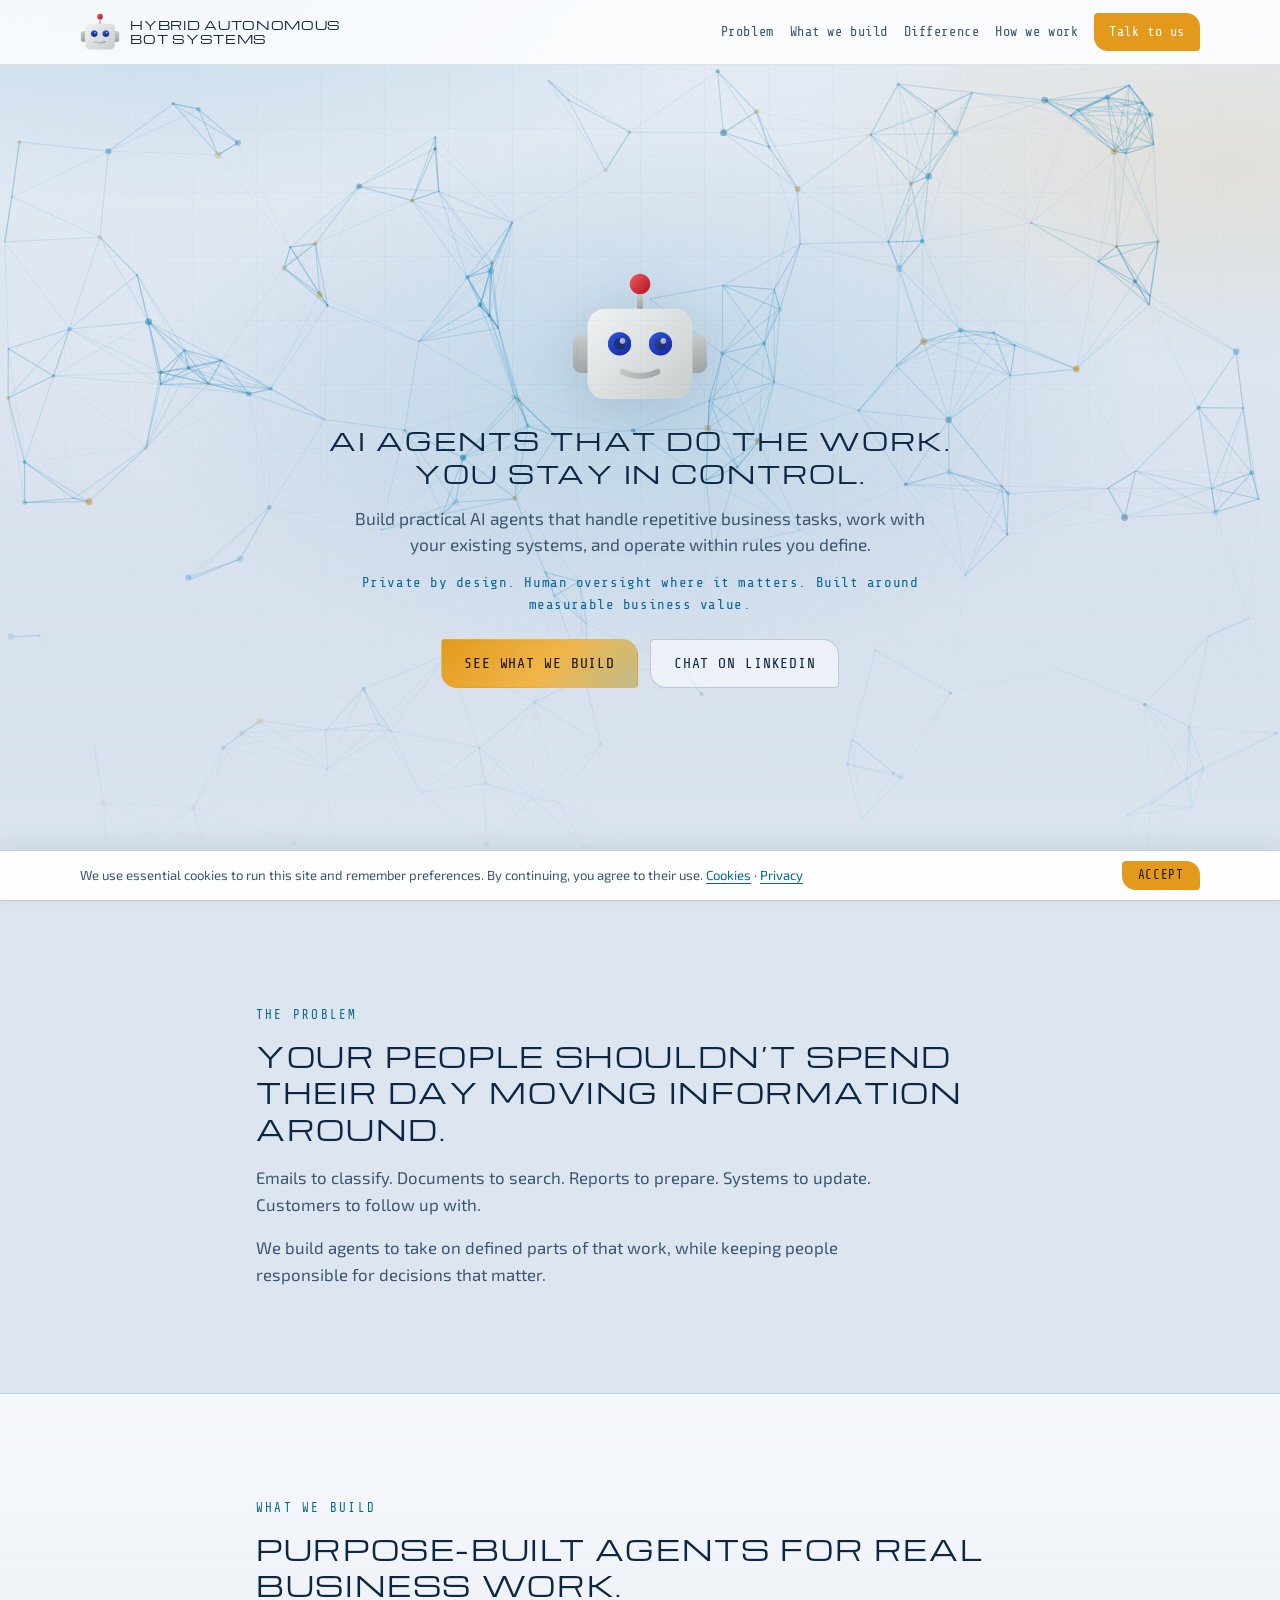
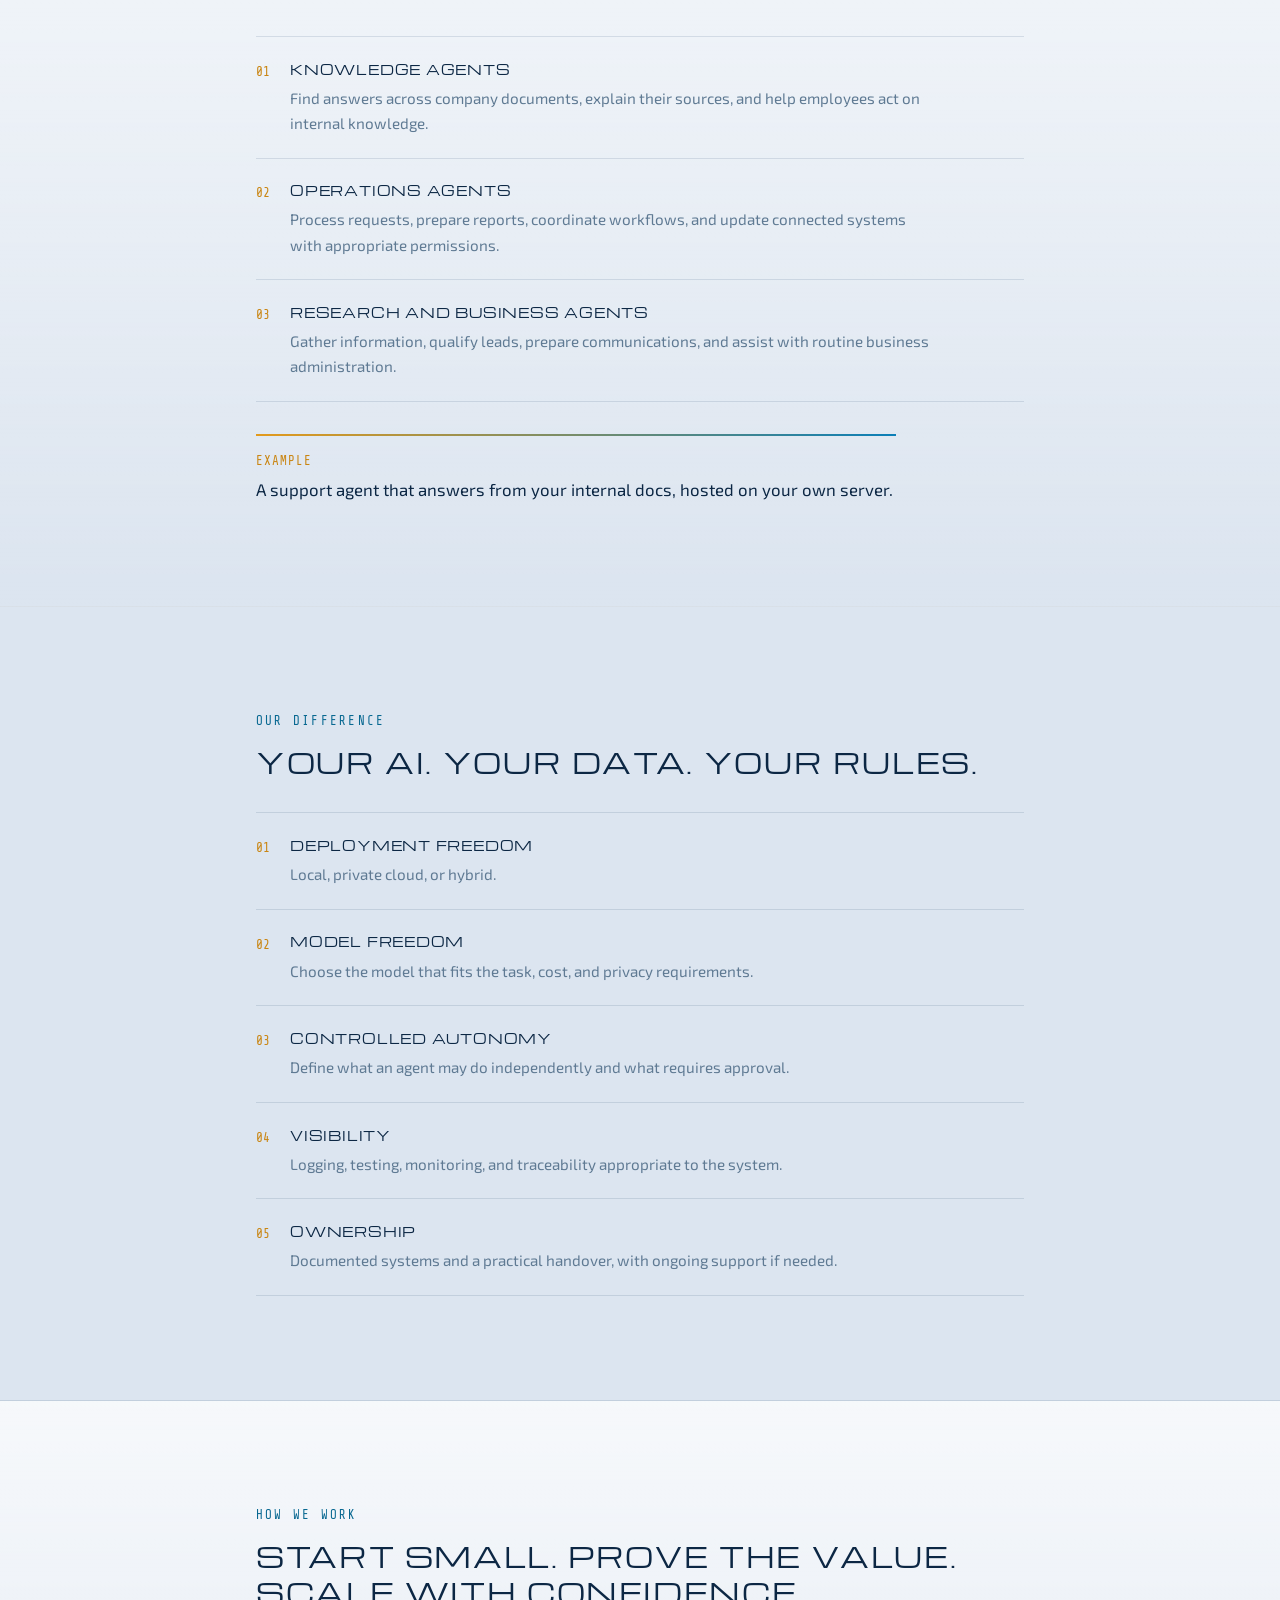
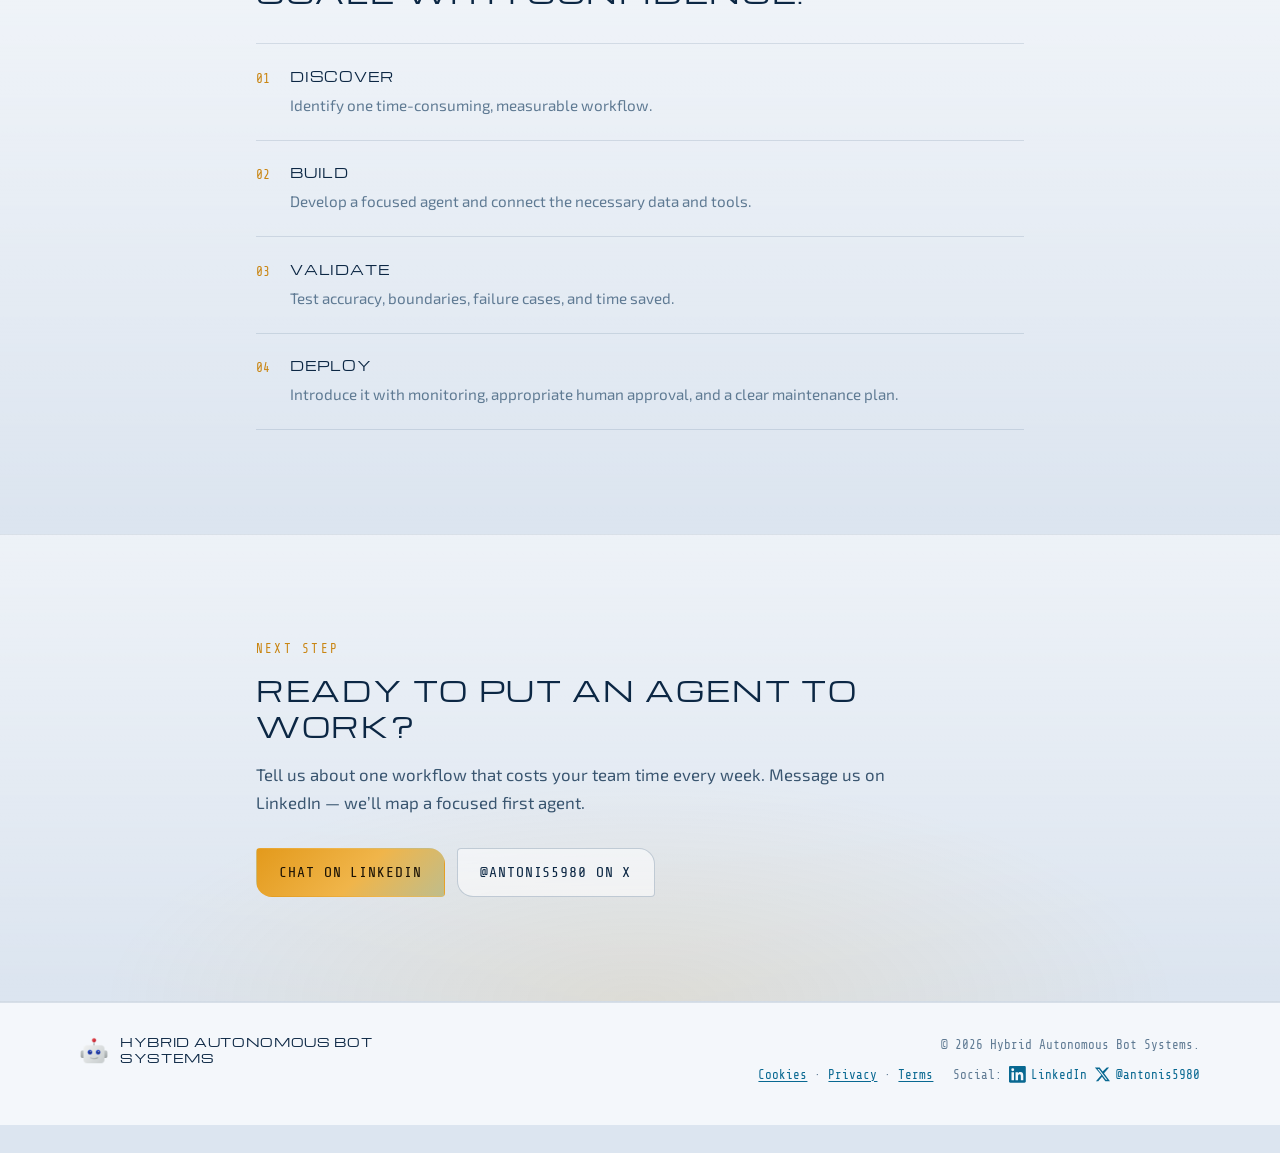
==== commit 1bcc8aac: "Add files via upload" ====
--- a/index.html
+++ b/index.html
@@ -59,7 +59,6 @@
       <div class="hero-atmosphere" aria-hidden="true"></div>
       <div class="shell hero-inner">
         <img class="hero-logo" src="logo.png" alt="Hybrid Autonomous Bot Systems logo" width="168" height="168" />
-        <p class="hero-brand">Hybrid Autonomous Bot Systems</p>
         <h1 class="hero-headline" id="hero-headline">AI agents that do the work. You stay in control.</h1>
         <p class="hero-support">
           Build practical AI agents that handle repetitive business tasks, work with your existing systems, and operate within rules you define.
